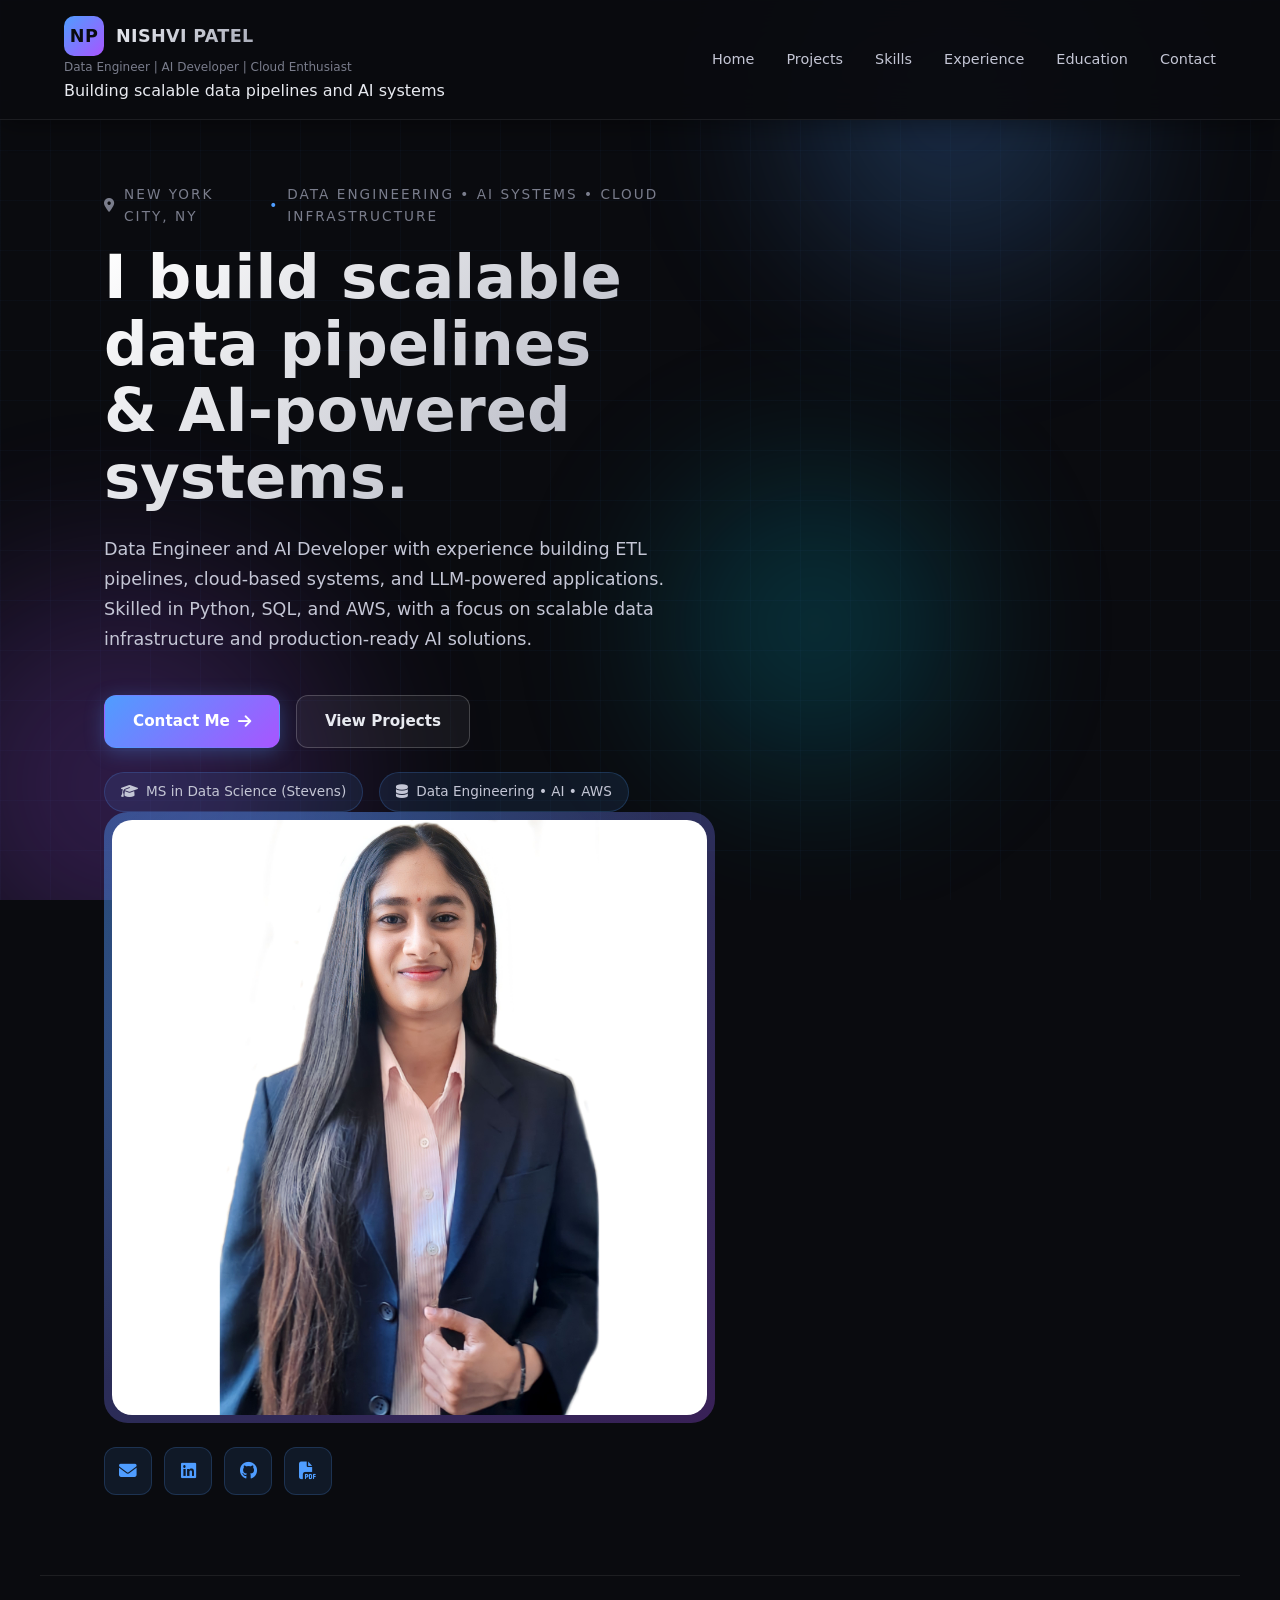
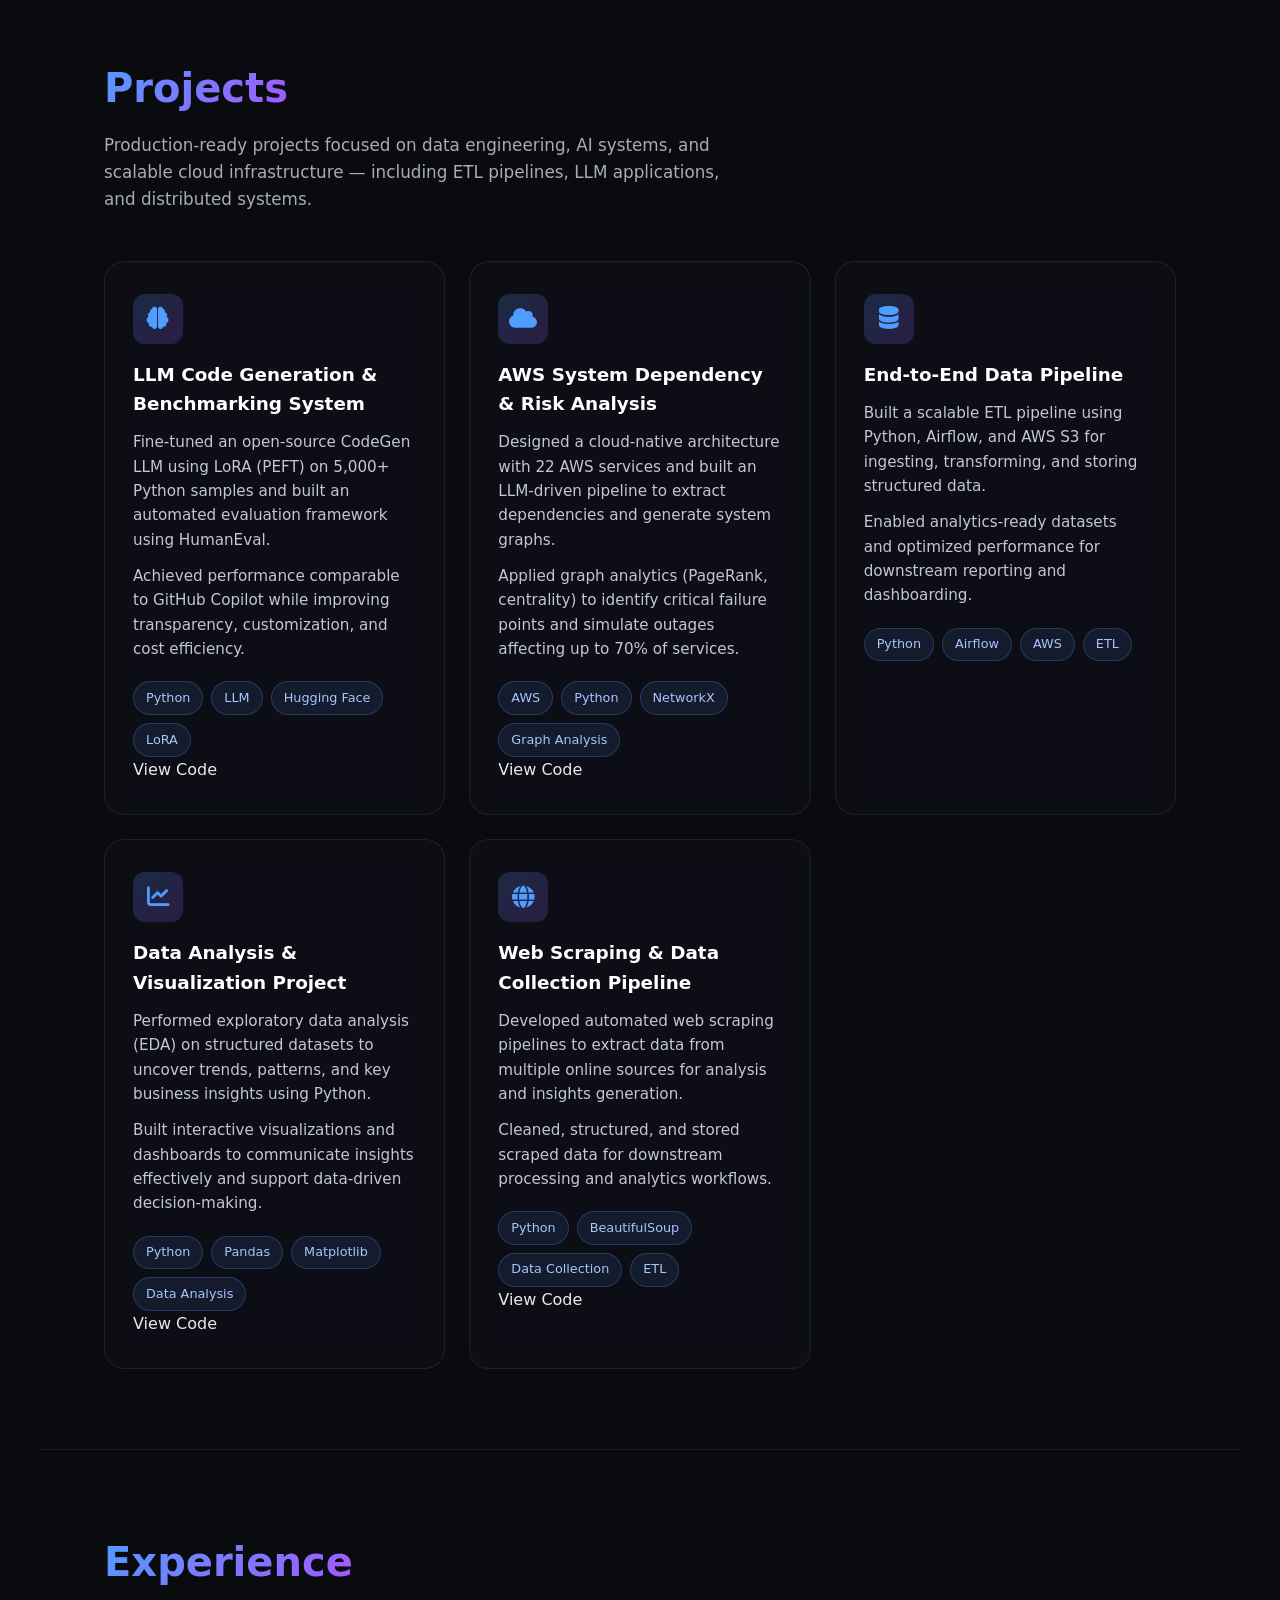
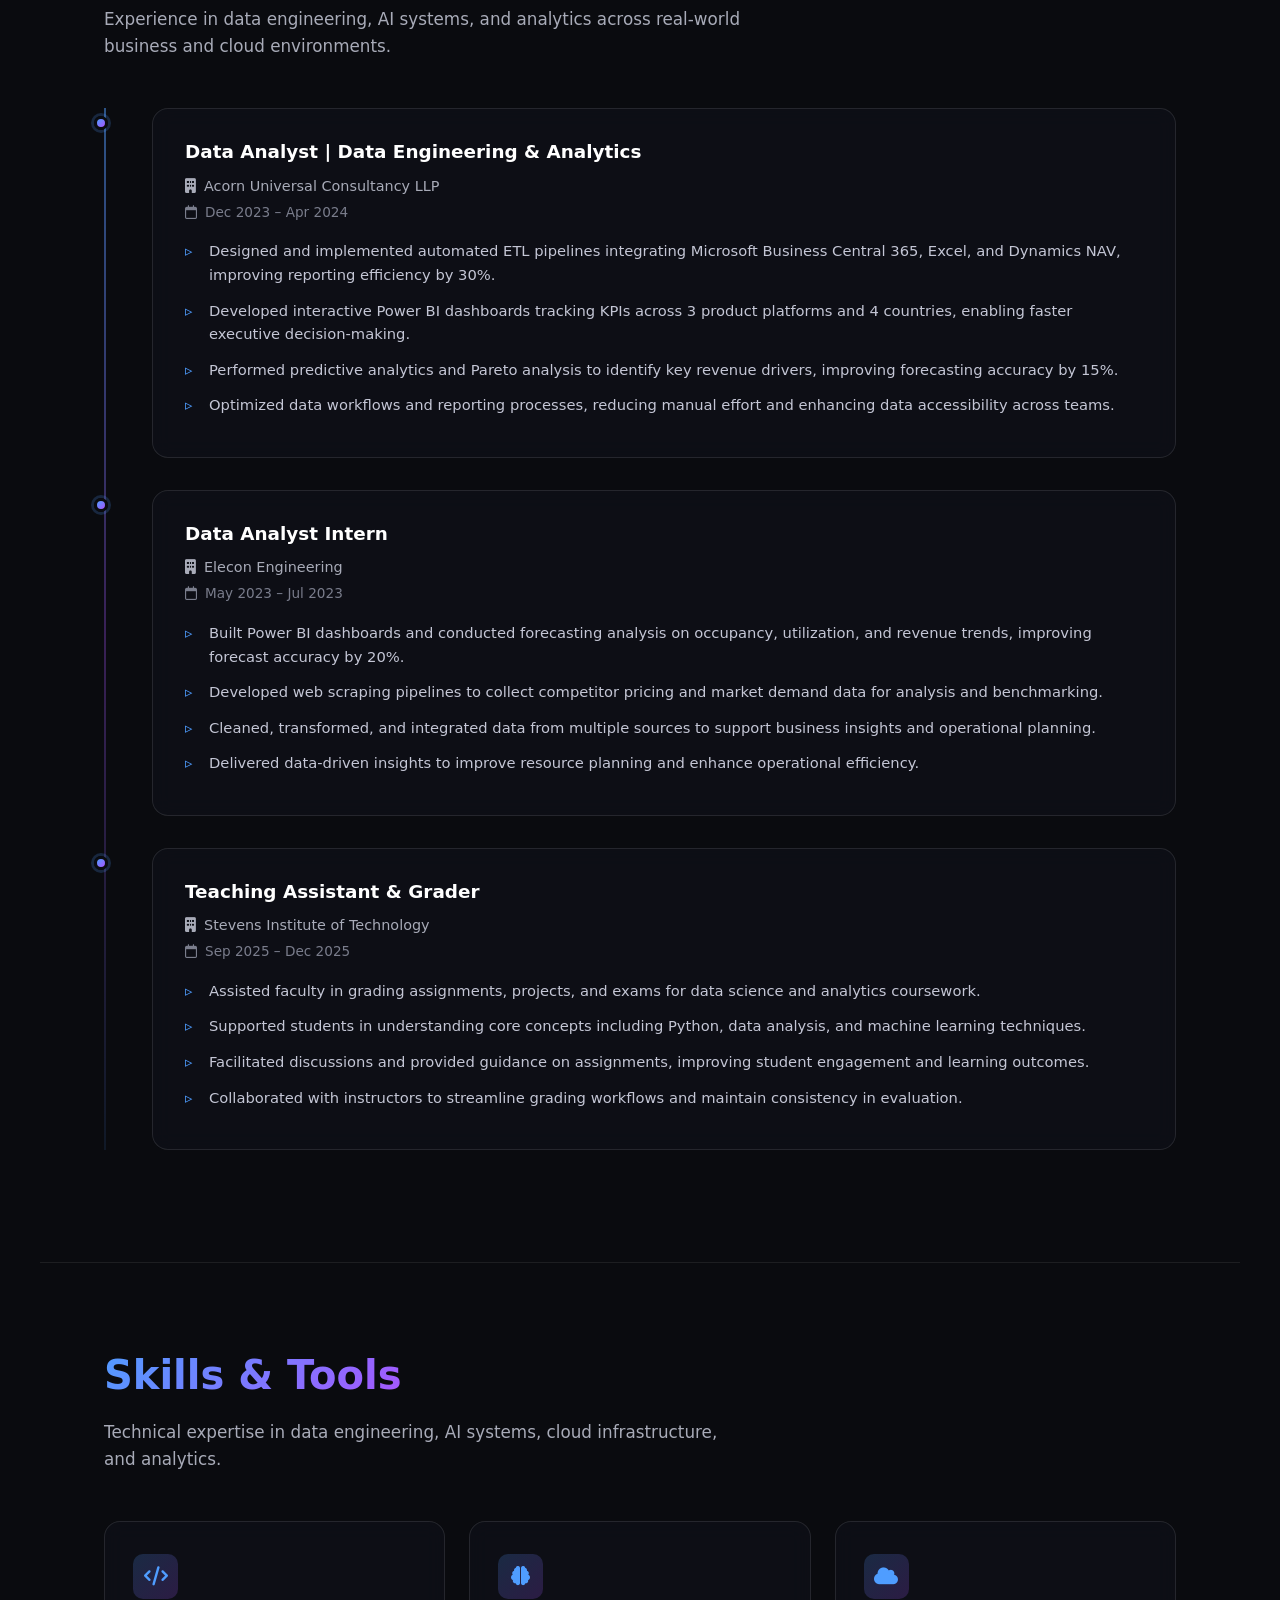
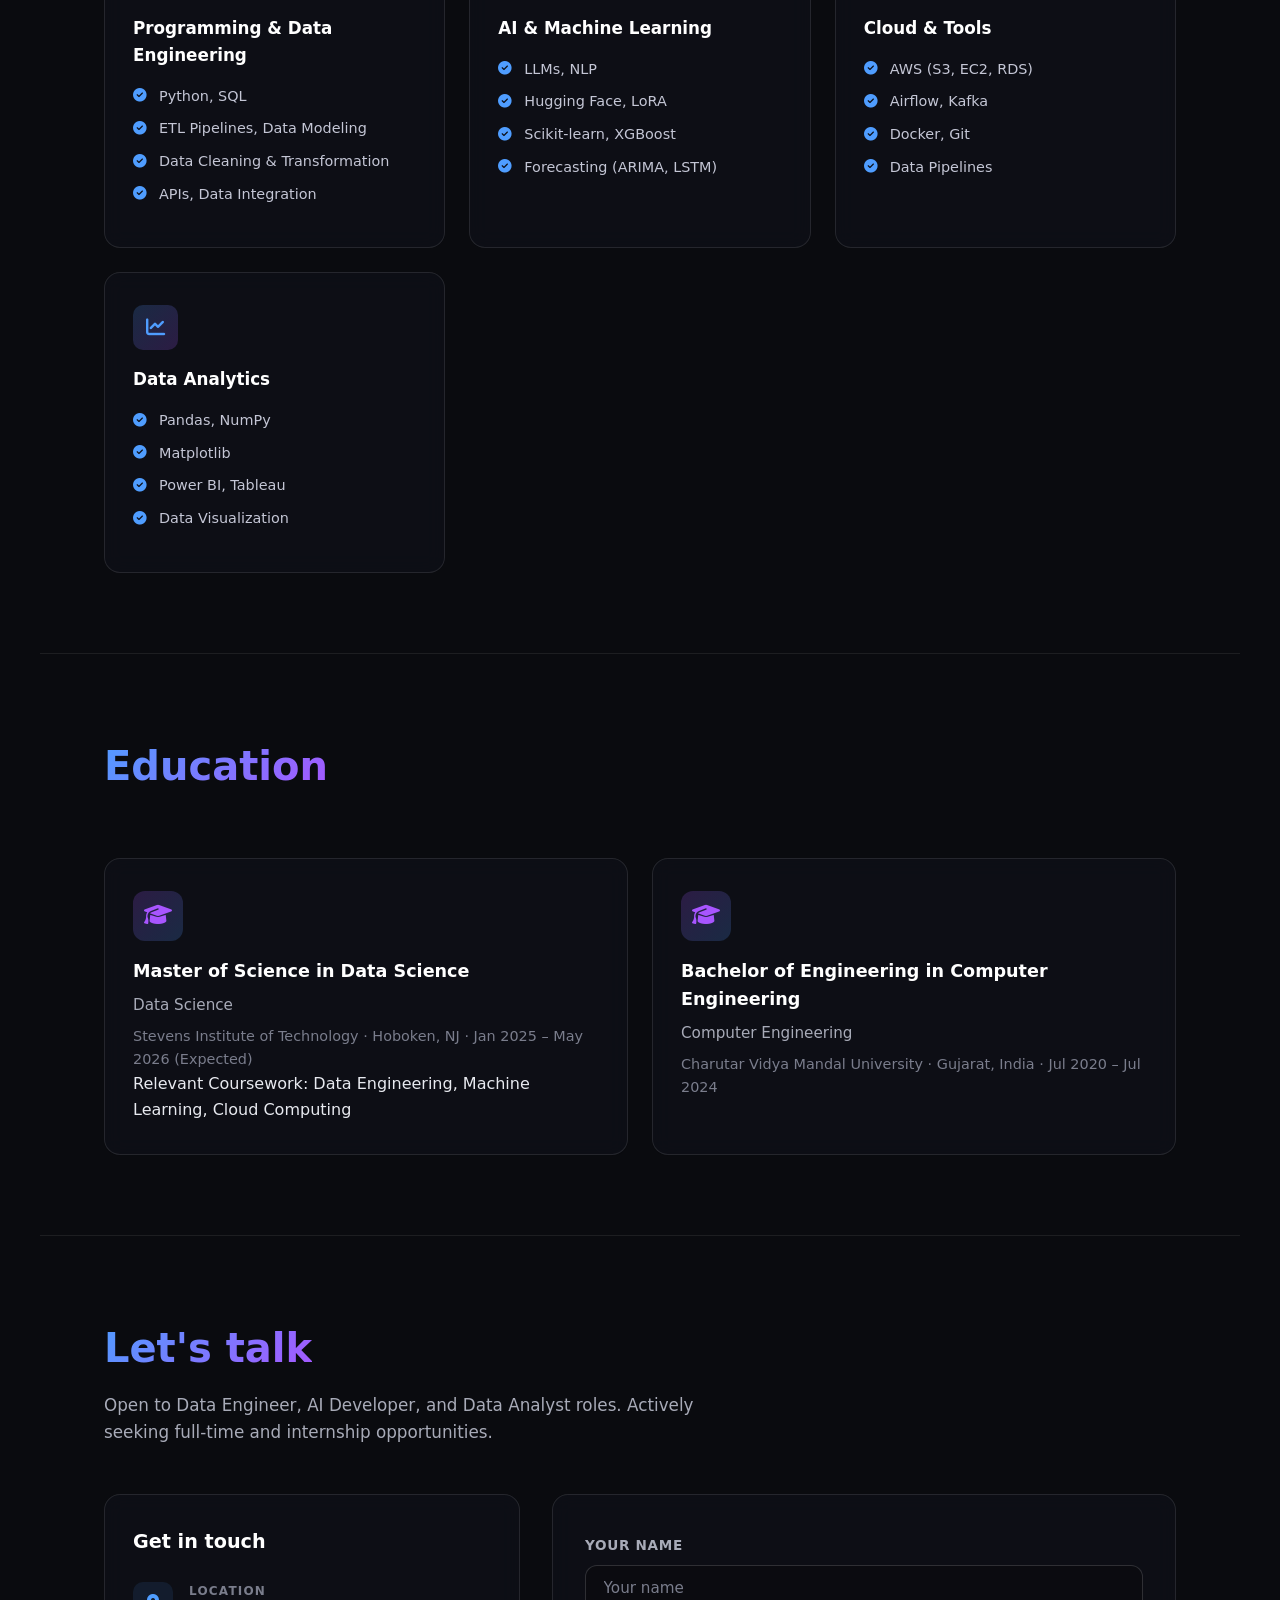
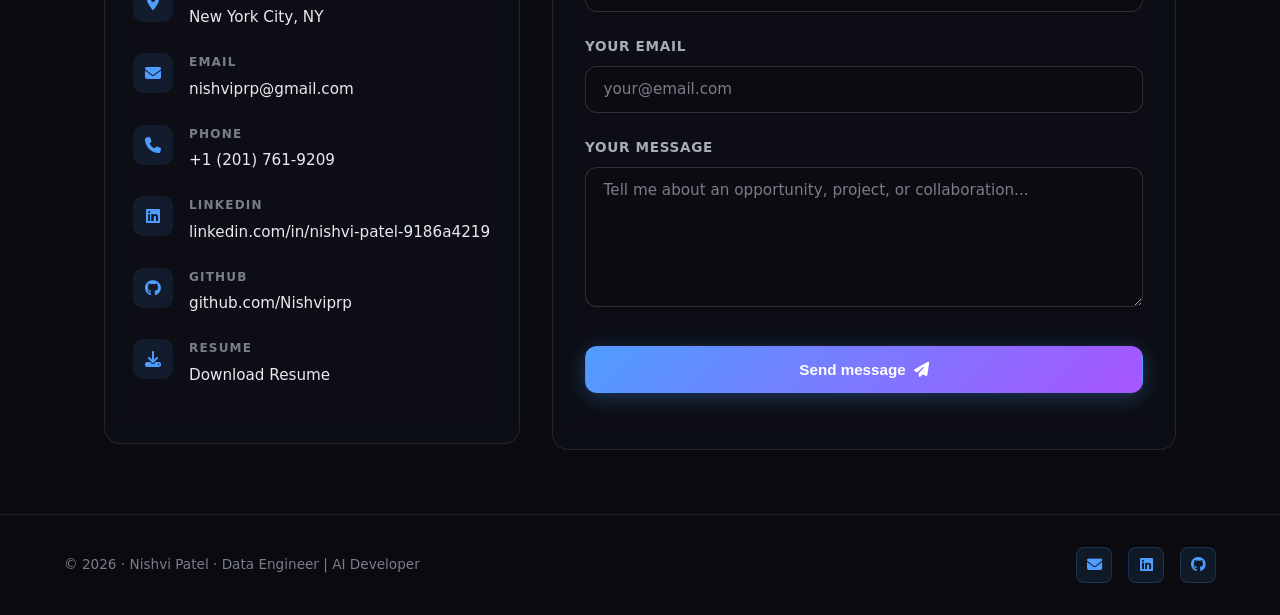
==== index.html @ 1187129f "Add files via upload" ====
<!DOCTYPE html>
<html lang="en">
<head>
  <meta charset="UTF-8" />
  <meta name="viewport" content="width=device-width, initial-scale=1.0" />
  <title>Nishvi Patel | Data Engineer | AI Developer</title>
  <meta name="description" content="Portfolio of Nishvi Patel, Data Engineer and AI Developer specializing in ETL pipelines, LLM applications, cloud systems, and data engineering.">
  <link rel="stylesheet" href="style.css" />
  <link rel="stylesheet" href="https://cdnjs.cloudflare.com/ajax/libs/font-awesome/6.5.1/css/all.min.css" />
</head>
<body>
  <!-- Animated background -->
  <div class="bg-animation">
    <div class="grid-overlay"></div>
    <div class="gradient-orb orb-1"></div>
    <div class="gradient-orb orb-2"></div>
    <div class="gradient-orb orb-3"></div>
  </div>

  <!-- Fixed Sidebar / Top Nav -->
  <header class="site-header">
    <div class="brand">
    <a href="#intro">
      <span class="logo-text">NP</span>
      <span class="brand-name">NISHVI PATEL</span>
    </a>
    <span class="tagline">Data Engineer | AI Developer | Cloud Enthusiast</span>
    <p class="mini-tagline">Building scalable data pipelines and AI systems</p>
  </div>

  <nav class="site-nav" id="site-nav">
    <a href="#intro" class="nav-link">Home</a>
    <a href="#projects" class="nav-link">Projects</a>
    <a href="#skills" class="nav-link">Skills</a>
    <a href="#experience" class="nav-link">Experience</a>
    <a href="#education" class="nav-link">Education</a>
    <a href="#contact" class="nav-link">Contact</a>
  </nav>

    <button class="nav-toggle" id="nav-toggle" aria-label="Toggle navigation">
      <span></span><span></span><span></span>
    </button>
  </header>

  <main>
    <!-- Intro / Hero -->
    <section id="intro" class="section intro">
      <div class="intro-inner">
        <div class="intro-text fade-in">
        <p class="eyebrow">
        <i class="fas fa-location-dot"></i> New York City, NY
        <span class="separator">•</span>
        Data Engineering • AI Systems • Cloud Infrastructure
        </p>

        <h1 class="gradient-text">
          I build scalable data pipelines<br />
          & AI-powered systems.
        </h1>

        <p class="lead">
        Data Engineer and AI Developer with experience building ETL pipelines, cloud-based systems, and LLM-powered applications. Skilled in Python, SQL, and AWS, with a focus on scalable data infrastructure and production-ready AI solutions.
        </p>

        <div class="intro-actions">
          <a href="#contact" class="btn primary">
            <span>Contact Me</span>
            <i class="fas fa-arrow-right"></i>
          </a>
          <a href="#projects" class="btn ghost">
            <span>View Projects</span>
          </a>
        </div>

        <div class="meta-line">
          <span class="meta-badge">
            <i class="fas fa-graduation-cap"></i> MS in Data Science (Stevens)
          </span>
          <span class="meta-badge">
            <i class="fas fa-database"></i> Data Engineering • AI • AWS
          </span>
        </div>

        <div class="intro-aside fade-in-delay">
        <div class="avatar-frame">
          <div class="avatar-glow"></div>
          <img src="nishvi.jpg" alt="Portrait of Nishvi Patel" />
        </div>

        <div class="intro-links">
          <a href="mailto:nishviprp@gmail.com" class="social-link" data-tooltip="Email">
            <i class="fas fa-envelope"></i>
          </a>

          <a href="https://www.linkedin.com/in/nishvi-patel-9186a4219" target="_blank" rel="noopener" class="social-link" data-tooltip="LinkedIn">
            <i class="fab fa-linkedin"></i>
          </a>

          <a href="https://github.com/Nishviprp" target="_blank" rel="noopener" class="social-link" data-tooltip="GitHub">
            <i class="fab fa-github"></i>
          </a>

          <a href="Nishvi Patel Resume.pdf" download="Nishvi Patel Resume.pdf" class="social-link" data-tooltip="Download Resume">
            <i class="fas fa-file-pdf"></i>
          </a>
        </div>
      </div>
      </div>
    </section>

    <!-- Projects -->
    <section id="projects" class="section narrative">
      <div class="section-header">
        <h2 class="section-title">Projects</h2>
        <p>
        Production-ready projects focused on data engineering, AI systems, and scalable cloud infrastructure — including ETL pipelines, LLM applications, and distributed systems.
        </p>
      </div>
      <div class="narrative-grid">
        <article class="narrative-block card-hover">
        <div class="card-icon">
          <i class="fas fa-brain"></i>
        </div>

        <h3>LLM Code Generation & Benchmarking System</h3>

        <p>
          Fine-tuned an open-source CodeGen LLM using LoRA (PEFT) on 5,000+ Python samples and built an automated evaluation framework using HumanEval.
        </p>

        <p>
          Achieved performance comparable to GitHub Copilot while improving transparency, customization, and cost efficiency.
        </p>

        <div class="pill-row">
          <span class="pill">Python</span>
          <span class="pill">LLM</span>
          <span class="pill">Hugging Face</span>
          <span class="pill">LoRA</span>
        </div>

        <a href="https://github.com/Nishviprp/CodeGen-LLM-Benchmarking-" target="_blank">View Code</a>
        </article>

        <article class="narrative-block card-hover">
          <div class="card-icon">
            <i class="fas fa-cloud"></i>
          </div>

          <h3>AWS System Dependency & Risk Analysis</h3>

          <p>
            Designed a cloud-native architecture with 22 AWS services and built an LLM-driven pipeline to extract dependencies and generate system graphs.
          </p>

          <p>
            Applied graph analytics (PageRank, centrality) to identify critical failure points and simulate outages affecting up to 70% of services.
          </p>

          <div class="pill-row">
            <span class="pill">AWS</span>
            <span class="pill">Python</span>
            <span class="pill">NetworkX</span>
            <span class="pill">Graph Analysis</span>
          </div>

          <a href="https://github.com/Nishviprp/-AWS-Based-LMS-Risk-Dependency-Analysis" target="_blank">View Code</a>
        </article>

        <article class="narrative-block card-hover">
          <div class="card-icon">
            <i class="fas fa-database"></i>
          </div>

          <h3>End-to-End Data Pipeline</h3>

          <p>
            Built a scalable ETL pipeline using Python, Airflow, and AWS S3 for ingesting, transforming, and storing structured data.
          </p>

          <p>
            Enabled analytics-ready datasets and optimized performance for downstream reporting and dashboarding.
          </p>

          <div class="pill-row">
            <span class="pill">Python</span>
            <span class="pill">Airflow</span>
            <span class="pill">AWS</span>
            <span class="pill">ETL</span>
          </div>
        </article>

        <article class="narrative-block card-hover">
          <div class="card-icon">
            <i class="fas fa-chart-line"></i>
          </div>

          <h3>Data Analysis & Visualization Project</h3>

          <p>
            Performed exploratory data analysis (EDA) on structured datasets to uncover trends, patterns, and key business insights using Python.
          </p>

          <p>
            Built interactive visualizations and dashboards to communicate insights effectively and support data-driven decision-making.
          </p>

          <div class="pill-row">
            <span class="pill">Python</span>
            <span class="pill">Pandas</span>
            <span class="pill">Matplotlib</span>
            <span class="pill">Data Analysis</span>
          </div>

          <a href="https://github.com/Nishviprp/Data-analysis" target="_blank">View Code</a>
        </article>

        <article class="narrative-block card-hover">
          <div class="card-icon">
            <i class="fas fa-globe"></i>
          </div>

          <h3>Web Scraping & Data Collection Pipeline</h3>

          <p>
            Developed automated web scraping pipelines to extract data from multiple online sources for analysis and insights generation.
          </p>

          <p>
            Cleaned, structured, and stored scraped data for downstream processing and analytics workflows.
          </p>

          <div class="pill-row">
            <span class="pill">Python</span>
            <span class="pill">BeautifulSoup</span>
            <span class="pill">Data Collection</span>
            <span class="pill">ETL</span>
          </div>

          <a href="https://github.com/Nishviprp/Web-scraping" target="_blank">View Code</a>
        </article>

      </div>
    </section>

    <!-- Experience timeline -->
    <section id="experience" class="section experience">
      <div class="section-header">
        <h2 class="section-title">Experience</h2>
        <p>Experience in data engineering, AI systems, and analytics across real-world business and cloud environments.</p>
      </div>

      <div class="timeline">
        <article class="timeline-item">
          <div class="timeline-marker"></div>
          <div class="timeline-content glass-card">
            <header>
              <h3>Data Analyst | Data Engineering & Analytics</h3>
              <span class="company">
                <i class="fas fa-building"></i> Acorn Universal Consultancy LLP
              </span>
              <span class="date">
                <i class="far fa-calendar"></i> Dec 2023 – Apr 2024
              </span>
            </header>

            <ul>
              <li>
                Designed and implemented automated ETL pipelines integrating Microsoft Business Central 365, Excel, and Dynamics NAV, improving reporting efficiency by 30%.
              </li>

              <li>
                Developed interactive Power BI dashboards tracking KPIs across 3 product platforms and 4 countries, enabling faster executive decision-making.
              </li>

              <li>
                Performed predictive analytics and Pareto analysis to identify key revenue drivers, improving forecasting accuracy by 15%.
              </li>

              <li>
                Optimized data workflows and reporting processes, reducing manual effort and enhancing data accessibility across teams.
              </li>
            </ul>
          </div>
        </article>

        <article class="timeline-item">
          <div class="timeline-marker"></div>
          <div class="timeline-content glass-card">
            <header>
              <h3>Data Analyst Intern</h3>
              <span class="company">
                <i class="fas fa-building"></i> Elecon Engineering
              </span>
              <span class="date">
                <i class="far fa-calendar"></i> May 2023 – Jul 2023
              </span>
            </header>

            <ul>
              <li>
                Built Power BI dashboards and conducted forecasting analysis on occupancy, utilization, and revenue trends, improving forecast accuracy by 20%.
              </li>

              <li>
                Developed web scraping pipelines to collect competitor pricing and market demand data for analysis and benchmarking.
              </li>

              <li>
                Cleaned, transformed, and integrated data from multiple sources to support business insights and operational planning.
              </li>

              <li>
                Delivered data-driven insights to improve resource planning and enhance operational efficiency.
              </li>
            </ul>
          </div>
        </article>

        <article class="timeline-item">
          <div class="timeline-marker"></div>
          <div class="timeline-content glass-card">
            <header>
              <h3>Teaching Assistant & Grader</h3>
              <span class="company">
                <i class="fas fa-building"></i> Stevens Institute of Technology
              </span>
              <span class="date">
                <i class="far fa-calendar"></i> Sep 2025 – Dec 2025
              </span>
            </header>

            <ul>
              <li>
                Assisted faculty in grading assignments, projects, and exams for data science and analytics coursework.
              </li>

              <li>
                Supported students in understanding core concepts including Python, data analysis, and machine learning techniques.
              </li>

              <li>
                Facilitated discussions and provided guidance on assignments, improving student engagement and learning outcomes.
              </li>

              <li>
                Collaborated with instructors to streamline grading workflows and maintain consistency in evaluation.
              </li>
            </ul>
          </div>
        </article>
      </div>
    </section>

    <!-- Skills -->
    <section id="skills" class="section narrative">
      <div class="section-header">
        <h2 class="section-title">Skills & Tools</h2>
        <p>
          Technical expertise in data engineering, AI systems, cloud infrastructure, and analytics.
        </p>
      </div>

      <div class="skills-columns">

      <!-- Box 1 -->
      <div class="skills-column glass-card">
        <div class="skill-icon"><i class="fas fa-code"></i></div>
        <h3>Programming & Data Engineering</h3>
        <ul>
          <li><i class="fas fa-check-circle"></i> Python, SQL</li>
          <li><i class="fas fa-check-circle"></i> ETL Pipelines, Data Modeling</li>
          <li><i class="fas fa-check-circle"></i> Data Cleaning & Transformation</li>
          <li><i class="fas fa-check-circle"></i> APIs, Data Integration</li>
        </ul>
      </div>

      <!-- Box 2 -->
      <div class="skills-column glass-card">
        <div class="skill-icon"><i class="fas fa-brain"></i></div>
        <h3>AI & Machine Learning</h3>
        <ul>
          <li><i class="fas fa-check-circle"></i> LLMs, NLP</li>
          <li><i class="fas fa-check-circle"></i> Hugging Face, LoRA</li>
          <li><i class="fas fa-check-circle"></i> Scikit-learn, XGBoost</li>
          <li><i class="fas fa-check-circle"></i> Forecasting (ARIMA, LSTM)</li>
        </ul>
      </div>

      <!-- Box 3 -->
      <div class="skills-column glass-card">
        <div class="skill-icon"><i class="fas fa-cloud"></i></div>
        <h3>Cloud & Tools</h3>
        <ul>
          <li><i class="fas fa-check-circle"></i> AWS (S3, EC2, RDS)</li>
          <li><i class="fas fa-check-circle"></i> Airflow, Kafka</li>
          <li><i class="fas fa-check-circle"></i> Docker, Git</li>
          <li><i class="fas fa-check-circle"></i> Data Pipelines</li>
        </ul>
      </div>

      <!-- Box 4 -->
      <div class="skills-column glass-card">
        <div class="skill-icon"><i class="fas fa-chart-line"></i></div>
        <h3>Data Analytics</h3>
        <ul>
          <li><i class="fas fa-check-circle"></i> Pandas, NumPy</li>
          <li><i class="fas fa-check-circle"></i> Matplotlib</li>
          <li><i class="fas fa-check-circle"></i> Power BI, Tableau</li>
          <li><i class="fas fa-check-circle"></i> Data Visualization</li>
        </ul>
      </div>

    </div>

      </div>
    </section>

    <!-- Education -->
    <section id="education" class="section education">
      <div class="section-header">
        <h2 class="section-title">Education</h2>
      </div>
      <div class="edu-grid">
        <div class="edu-block glass-card">
          <div class="edu-icon"><i class="fas fa-graduation-cap"></i></div>

          <h3>Master of Science in Data Science</h3>
          <p class="degree">Data Science</p>
          <p class="school">
            Stevens Institute of Technology · Hoboken, NJ · Jan 2025 – May 2026 (Expected)
          </p>
          <p class="extra">Relevant Coursework: Data Engineering, Machine Learning, Cloud Computing</p>
        </div>
        
        <div class="edu-block glass-card">
          <div class="edu-icon"><i class="fas fa-graduation-cap"></i></div>

          <h3>Bachelor of Engineering in Computer Engineering</h3>
          <p class="degree">Computer Engineering</p>
          <p class="school">
            Charutar Vidya Mandal University · Gujarat, India · Jul 2020 – Jul 2024
          </p>
        </div>
    </section>

    <!-- Contact -->
    <section id="contact" class="section contact">
      <div class="section-header">
        <h2 class="section-title">Let's talk</h2>
        <p>      Open to Data Engineer, AI Developer, and Data Analyst roles. Actively seeking full-time and internship opportunities.</p>
      </div>
      
      <div class="contact-layout">
        <div class="contact-details glass-card">
          <h3>Get in touch</h3>
          
          <div class="contact-item">
            <i class="fas fa-location-dot"></i>
            <div>
              <span class="contact-label">Location</span>
              <span class="contact-value">New York City, NY</span>
            </div>
          </div>
          
          <div class="contact-item">
            <i class="fas fa-envelope"></i>
            <div>
              <span class="contact-label">Email</span>
               <a href="mailto:nishviprp@gmail.com" class="contact-value">nishviprp@gmail.com</a>
            </div>
          </div>
          
          <div class="contact-item">
            <i class="fas fa-phone"></i>
            <div>
              <span class="contact-label">Phone</span>
              <span class="contact-value">+1 (201) 761‑9209</span>
            </div>
          </div>
          
          <div class="contact-item">
            <i class="fab fa-linkedin"></i>
            <div>
              <span class="contact-label">LinkedIn</span>
              <a href="https://www.linkedin.com/in/nishvi-patel-9186a4219" target="_blank" rel="noopener" class="contact-value">
                linkedin.com/in/nishvi-patel-9186a4219
              </a>
            </div>
          </div>
          
          <div class="contact-item">
            <i class="fab fa-github"></i>
            <div>
              <span class="contact-label">GitHub</span>
              <a href="https://github.com/Nishviprp" target="_blank" rel="noopener" class="contact-value">
                github.com/Nishviprp
              </a>
            </div>
          </div>
          
          <div class="contact-item">
            <i class="fas fa-download"></i>
            <div>
              <span class="contact-label">Resume</span>
              <a href="Nishvi Patel Resume.pdf" download="Nishvi Patel Resume.pdf" target="_blank" rel="noopener" class="contact-value">
                Download Resume
              </a>
            </div>
          </div>
        </div>
        
        <form
          action="https://formspree.io/f/xlgwqvwg"
          method="POST"
          class="contact-form glass-card"
          id="contact-form"
        >
          <input type="text" name="_gotcha" style="display:none" autocomplete="off" />
          <input type="hidden" name="_subject" value="Contact from Nishvi Patel Portfolio" />
          <input type="hidden" name="_next" value="thank-you.html" />

          <div class="form-group">
            <label for="name">Your name</label>
            <input type="text" id="name" name="name" placeholder="Your name" required />
          </div>
          
          <div class="form-group">
            <label for="email">Your email</label>
            <input type="email" id="email" name="_replyto" placeholder="your@email.com" required />
          </div>
          
          <div class="form-group">
            <label for="message">Your message</label>
            <textarea id="message" name="message" rows="5" placeholder="Tell me about an opportunity, project, or collaboration..." required></textarea>
          </div>
          
          <button type="submit" class="btn primary">
            <span>Send message</span>
            <i class="fas fa-paper-plane"></i>
          </button>
          <p class="form-status" id="form-status"></p>
        </form>
      </div>
    </section>
  </main>

  <footer class="site-footer">
    <div class="footer-content">
      <p>© <span id="year"></span> · Nishvi Patel · Data Engineer | AI Developer</p>

      <div class="footer-links">
        <a href="mailto:nishviprp@gmail.com">
          <i class="fas fa-envelope"></i>
        </a>

        <a href="https://www.linkedin.com/in/nishvi-patel-9186a4219" target="_blank" rel="noopener">
          <i class="fab fa-linkedin"></i>
        </a>

        <a href="https://github.com/Nishviprp" target="_blank" rel="noopener">
          <i class="fab fa-github"></i>
        </a>
      </div>
    </div>
  </footer>

  <script src="script.js"></script>
</body>
</html>
---- style.css ----
/* Modern Portfolio Theme - Enhanced Design */

/* Base reset */
*,
*::before,
*::after {
  box-sizing: border-box;
  margin: 0;
  padding: 0;
}

html {
  scroll-behavior: smooth;
}

html, body {
  height: 100%;
}

body {
  font-family: 'Inter', system-ui, -apple-system, BlinkMacSystemFont, "Segoe UI", sans-serif;
  background: #0a0b0f;
  color: #e8eaf0;
  line-height: 1.6;
  -webkit-font-smoothing: antialiased;
  overflow-x: hidden;
  position: relative;
}

a {
  color: inherit;
  text-decoration: none;
  transition: all 0.3s ease;
}

img {
  max-width: 100%;
  display: block;
}

/* Animated Background */
.bg-animation {
  position: fixed;
  inset: 0;
  z-index: 0;
  overflow: hidden;
  pointer-events: none;
}

.grid-overlay {
  position: absolute;
  inset: 0;
  background-image:
    linear-gradient(rgba(79, 157, 255, 0.03) 1px, transparent 1px),
    linear-gradient(90deg, rgba(79, 157, 255, 0.03) 1px, transparent 1px);
  background-size: 50px 50px;
  animation: gridMove 20s linear infinite;
}

@keyframes gridMove {
  0% { transform: translate(0, 0); }
  100% { transform: translate(50px, 50px); }
}

.gradient-orb {
  position: absolute;
  border-radius: 50%;
  filter: blur(80px);
  opacity: 0.3;
  animation: float 20s ease-in-out infinite;
}

.orb-1 {
  width: 400px;
  height: 400px;
  background: radial-gradient(circle, #4f9dff, transparent);
  top: -10%;
  right: 10%;
  animation-delay: 0s;
}

.orb-2 {
  width: 500px;
  height: 500px;
  background: radial-gradient(circle, #a855ff, transparent);
  bottom: -15%;
  left: -10%;
  animation-delay: 7s;
}

.orb-3 {
  width: 350px;
  height: 350px;
  background: radial-gradient(circle, #06b6d4, transparent);
  top: 50%;
  left: 50%;
  animation-delay: 14s;
}

@keyframes float {
  0%, 100% { transform: translate(0, 0) scale(1); }
  33% { transform: translate(30px, -30px) scale(1.1); }
  66% { transform: translate(-20px, 20px) scale(0.9); }
}

/* Glass card effect */
.glass-card {
  background: rgba(15, 17, 25, 0.7);
  backdrop-filter: blur(10px);
  border: 1px solid rgba(255, 255, 255, 0.1);
  border-radius: 16px;
  transition: all 0.3s ease;
}

.glass-card:hover {
  border-color: rgba(79, 157, 255, 0.3);
  box-shadow: 0 8px 32px rgba(79, 157, 255, 0.1);
}

/* Layout helpers */
.section {
  padding: 5rem min(8vw, 4rem);
  max-width: 1200px;
  margin: 0 auto;
  position: relative;
  z-index: 1;
}

.section-header {
  margin-bottom: 3rem;
}

.section-title {
  font-size: clamp(1.8rem, 2.5vw + 1rem, 2.5rem);
  margin-bottom: 0.75rem;
  background: linear-gradient(135deg, #4f9dff, #a855ff);
  -webkit-background-clip: text;
  -webkit-text-fill-color: transparent;
  background-clip: text;
  display: inline-block;
}

.section-header p {
  color: #a8abb8;
  max-width: 640px;
  font-size: 1.05rem;
}

/* Header / Nav */
.site-header {
  position: sticky;
  top: 0;
  z-index: 100;
  display: flex;
  align-items: center;
  justify-content: space-between;
  padding: 1rem min(8vw, 4rem);
  background: rgba(10, 11, 15, 0.95);
  backdrop-filter: blur(20px);
  border-bottom: 1px solid rgba(255, 255, 255, 0.08);
  box-shadow: 0 4px 24px rgba(0, 0, 0, 0.4);
}

.brand a {
  display: flex;
  align-items: center;
  gap: 0.75rem;
  font-weight: 700;
  letter-spacing: 0.02em;
}

.logo-text {
  width: 40px;
  height: 40px;
  display: flex;
  align-items: center;
  justify-content: center;
  background: linear-gradient(135deg, #4f9dff, #a855ff);
  border-radius: 10px;
  font-size: 1.1rem;
  font-weight: 800;
  color: #0a0b0f;
}

.brand-name {
  font-size: 1.1rem;
  background: linear-gradient(135deg, #e8eaf0, #a8abb8);
  -webkit-background-clip: text;
  -webkit-text-fill-color: transparent;
  background-clip: text;
}

.brand .tagline {
  display: block;
  font-size: 0.75rem;
  color: #7a7d8c;
  margin-top: 0.15rem;
  font-weight: 400;
}

.site-nav {
  display: flex;
  gap: 2rem;
  font-size: 0.9rem;
}

.nav-link {
  position: relative;
  padding: 0.5rem 0;
  color: #c4c6d5;
  font-weight: 500;
  transition: color 0.3s ease;
}

.nav-link::after {
  content: "";
  position: absolute;
  left: 0;
  bottom: 0;
  height: 2px;
  width: 0;
  background: linear-gradient(90deg, #4f9dff, #a855ff);
  transition: width 0.3s ease-out;
}

.nav-link:hover {
  color: #ffffff;
}

.nav-link:hover::after {
  width: 100%;
}

.nav-link.active {
  color: #ffffff;
}

.nav-link.active::after {
  width: 100%;
  background: linear-gradient(90deg, #4f9dff, #a855ff);
}

/* Mobile nav button */
.nav-toggle {
  display: none;
  background: none;
  border: none;
  cursor: pointer;
  padding: 0.5rem;
}

.nav-toggle span {
  display: block;
  width: 24px;
  height: 2px;
  margin: 5px 0;
  background: #e8eaf0;
  transition: all 0.3s ease;
  border-radius: 2px;
}

/* Animations */
@keyframes fadeIn {
  from {
    opacity: 0;
    transform: translateY(30px);
  }
  to {
    opacity: 1;
    transform: translateY(0);
  }
}

.fade-in {
  animation: fadeIn 1s ease-out forwards;
}

.fade-in-delay {
  opacity: 0;
  animation: fadeIn 1s ease-out 0.3s forwards;
}

/* Intro / Hero */
.intro {
  padding-top: 4rem;
  min-height: calc(100vh - 80px);
  display: flex;
  align-items: center;
}

.intro-inner {
  display: grid;
  grid-template-columns: minmax(0, 2fr) minmax(0, 1.3fr);
  gap: 4rem;
  align-items: center;
}

.eyebrow {
  font-size: 0.85rem;
  text-transform: uppercase;
  letter-spacing: 0.15em;
  color: #7a7d8c;
  margin-bottom: 1rem;
  display: flex;
  align-items: center;
  gap: 0.5rem;
}

.separator {
  color: #4f9dff;
}

.intro-text h1 {
  font-size: clamp(2.5rem, 4vw + 1rem, 3.8rem);
  line-height: 1.1;
  margin-bottom: 1.5rem;
  font-weight: 800;
}

.gradient-text {
  background: linear-gradient(135deg, #ffffff, #a8abb8);
  -webkit-background-clip: text;
  -webkit-text-fill-color: transparent;
  background-clip: text;
}

.lead {
  font-size: 1.1rem;
  color: #c4c6d5;
  max-width: 42rem;
  line-height: 1.7;
}

.intro-actions {
  display: flex;
  flex-wrap: wrap;
  gap: 1rem;
  margin: 2.5rem 0 1.5rem;
}

.btn {
  border-radius: 12px;
  padding: 0.85rem 1.75rem;
  font-size: 0.95rem;
  font-weight: 600;
  border: 1px solid transparent;
  display: inline-flex;
  align-items: center;
  justify-content: center;
  gap: 0.5rem;
  cursor: pointer;
  white-space: nowrap;
  transition: all 0.3s ease;
}

.btn.primary {
  background: linear-gradient(135deg, #4f9dff, #a855ff);
  color: #ffffff;
  box-shadow: 0 4px 20px rgba(79, 157, 255, 0.3);
}

.btn.primary:hover {
  transform: translateY(-2px);
  box-shadow: 0 8px 30px rgba(79, 157, 255, 0.4);
}

.btn.ghost {
  background: rgba(255, 255, 255, 0.05);
  color: #e8eaf0;
  border-color: rgba(255, 255, 255, 0.2);
}

.btn.ghost:hover {
  background: rgba(255, 255, 255, 0.1);
  border-color: rgba(79, 157, 255, 0.5);
}

.meta-line {
  display: flex;
  flex-wrap: wrap;
  gap: 1rem;
}

.meta-badge {
  display: inline-flex;
  align-items: center;
  gap: 0.5rem;
  padding: 0.5rem 1rem;
  background: rgba(79, 157, 255, 0.1);
  border: 1px solid rgba(79, 157, 255, 0.2);
  border-radius: 999px;
  font-size: 0.85rem;
  color: #c4c6d5;
}

/* Intro aside */
.intro-aside {
  display: flex;
  flex-direction: column;
  gap: 1.5rem;
}

.avatar-frame {
  position: relative;
  border-radius: 24px;
  padding: 0.5rem;
  background: linear-gradient(135deg, rgba(79, 157, 255, 0.3), rgba(168, 85, 255, 0.3));
  overflow: hidden;
}

.avatar-glow {
  position: absolute;
  inset: 0;
  background: radial-gradient(circle at 30% 30%, rgba(79, 157, 255, 0.4), transparent 70%);
  animation: pulse 3s ease-in-out infinite;
}

@keyframes pulse {
  0%, 100% { opacity: 0.5; }
  50% { opacity: 1; }
}

.avatar-frame img {
  border-radius: 20px;
  position: relative;
  z-index: 1;
}

.quick-facts {
  padding: 1.5rem;
  display: flex;
  flex-direction: column;
  gap: 1rem;
}

.fact-item {
  display: flex;
  flex-direction: column;
  gap: 0.25rem;
}

.fact-label {
  font-size: 0.75rem;
  text-transform: uppercase;
  letter-spacing: 0.1em;
  color: #7a7d8c;
  font-weight: 600;
}

.fact-value {
  font-size: 0.95rem;
  color: #e8eaf0;
  font-weight: 500;
}

.fact-company {
  font-size: 0.85rem;
  color: #a8abb8;
}

.intro-links {
  display: flex;
  gap: 0.75rem;
}

.social-link {
  width: 48px;
  height: 48px;
  border-radius: 12px;
  background: rgba(79, 157, 255, 0.1);
  border: 1px solid rgba(79, 157, 255, 0.2);
  display: inline-flex;
  align-items: center;
  justify-content: center;
  color: #4f9dff;
  font-size: 1.1rem;
  position: relative;
}

.social-link:hover {
  background: rgba(79, 157, 255, 0.2);
  border-color: rgba(79, 157, 255, 0.4);
  transform: translateY(-2px);
}

.social-link[data-tooltip]::after {
  content: attr(data-tooltip);
  position: absolute;
  bottom: -35px;
  left: 50%;
  transform: translateX(-50%);
  padding: 0.4rem 0.8rem;
  background: rgba(10, 11, 15, 0.95);
  border: 1px solid rgba(255, 255, 255, 0.1);
  border-radius: 6px;
  font-size: 0.75rem;
  white-space: nowrap;
  opacity: 0;
  pointer-events: none;
  transition: opacity 0.3s ease;
}

.social-link:hover[data-tooltip]::after {
  opacity: 1;
}

/* Narrative section */
.narrative {
  border-top: 1px solid rgba(255, 255, 255, 0.08);
}

.narrative-grid {
  display: grid;
  grid-template-columns: repeat(auto-fit, minmax(280px, 1fr));
  gap: 1.5rem;
}

.narrative-block {
  padding: 2rem 1.75rem;
  background: rgba(15, 17, 25, 0.6);
  backdrop-filter: blur(10px);
  border: 1px solid rgba(255, 255, 255, 0.08);
  border-radius: 20px;
  transition: all 0.4s ease;
  position: relative;
  overflow: hidden;
}

.narrative-block::before {
  content: "";
  position: absolute;
  top: 0;
  left: 0;
  right: 0;
  height: 3px;
  background: linear-gradient(90deg, #4f9dff, #a855ff);
  transform: scaleX(0);
  transition: transform 0.4s ease;
}

.card-hover:hover {
  transform: translateY(-5px);
  border-color: rgba(79, 157, 255, 0.3);
  box-shadow: 0 12px 40px rgba(79, 157, 255, 0.15);
}

.card-hover:hover::before {
  transform: scaleX(1);
}

.card-icon {
  width: 50px;
  height: 50px;
  border-radius: 12px;
  background: linear-gradient(135deg, rgba(79, 157, 255, 0.2), rgba(168, 85, 255, 0.2));
  display: flex;
  align-items: center;
  justify-content: center;
  font-size: 1.4rem;
  color: #4f9dff;
  margin-bottom: 1rem;
}

.narrative-block h3 {
  font-size: 1.15rem;
  margin-bottom: 0.75rem;
  color: #ffffff;
}

.narrative-block p {
  font-size: 0.95rem;
  color: #c4c6d5;
  line-height: 1.6;
}

.narrative-block p + p {
  margin-top: 0.75rem;
}

.pill-row {
  margin-top: 1.25rem;
  display: flex;
  flex-wrap: wrap;
  gap: 0.5rem;
}

.pill {
  display: inline-block;
  padding: 0.35rem 0.75rem;
  border-radius: 999px;
  background: rgba(79, 157, 255, 0.1);
  border: 1px solid rgba(79, 157, 255, 0.25);
  font-size: 0.8rem;
  color: #a8c5ff;
  font-weight: 500;
}

/* Timeline (experience) */
.experience {
  border-top: 1px solid rgba(255, 255, 255, 0.08);
}

.timeline {
  position: relative;
  padding-left: 3rem;
}

.timeline::before {
  content: "";
  position: absolute;
  left: 0;
  top: 0;
  bottom: 0;
  width: 2px;
  background: linear-gradient(180deg,
    rgba(79, 157, 255, 0.5) 0%,
    rgba(168, 85, 255, 0.3) 50%,
    rgba(79, 157, 255, 0.1) 100%
  );
}

.timeline-item {
  position: relative;
  margin-bottom: 2rem;
}

.timeline-marker {
  position: absolute;
  left: -3.65rem;
  top: 0.5rem;
  width: 14px;
  height: 14px;
  border-radius: 50%;
  background: linear-gradient(135deg, #4f9dff, #a855ff);
  border: 3px solid #0a0b0f;
  box-shadow: 0 0 0 3px rgba(79, 157, 255, 0.2);
  z-index: 2;
}

.timeline-content {
  padding: 1.75rem 2rem;
}

.timeline-item header {
  margin-bottom: 1rem;
}

.timeline-item h3 {
  font-size: 1.15rem;
  margin-bottom: 0.5rem;
  color: #ffffff;
}

.company {
  display: flex;
  align-items: center;
  gap: 0.5rem;
  font-size: 0.9rem;
  color: #a8abb8;
  margin-bottom: 0.25rem;
}

.date {
  display: flex;
  align-items: center;
  gap: 0.5rem;
  font-size: 0.85rem;
  color: #7a7d8c;
}

.timeline-item ul {
  margin-top: 1rem;
  padding-left: 0;
  list-style: none;
}

.timeline-item li {
  font-size: 0.92rem;
  color: #c4c6d5;
  margin-bottom: 0.75rem;
  padding-left: 1.5rem;
  position: relative;
}

.timeline-item li::before {
  content: "▹";
  position: absolute;
  left: 0;
  color: #4f9dff;
  font-weight: bold;
}

/* Skills */
.skills {
  border-top: 1px solid rgba(255, 255, 255, 0.08);
}

.skills-columns {
  display: grid;
  grid-template-columns: repeat(auto-fit, minmax(300px, 1fr));
  gap: 1.5rem;
}

.skills-column {
  padding: 2rem 1.75rem;
}

.skill-icon {
  width: 45px;
  height: 45px;
  border-radius: 10px;
  background: linear-gradient(135deg, rgba(79, 157, 255, 0.2), rgba(168, 85, 255, 0.2));
  display: flex;
  align-items: center;
  justify-content: center;
  font-size: 1.2rem;
  color: #4f9dff;
  margin-bottom: 1rem;
}

.skills-column h3 {
  font-size: 1.05rem;
  margin-bottom: 1rem;
  margin-top: 1.5rem;
  color: #ffffff;
}

.skills-column h3:first-of-type {
  margin-top: 0;
}

.skills-column ul {
  font-size: 0.9rem;
  color: #c4c6d5;
  padding-left: 0;
  list-style: none;
}

.skills-column li {
  margin-bottom: 0.6rem;
  display: flex;
  align-items: center;
  gap: 0.75rem;
}

.skills-column li i {
  color: #4f9dff;
  font-size: 0.85rem;
}

/* Education */
.education {
  border-top: 1px solid rgba(255, 255, 255, 0.08);
}

.edu-grid {
  display: grid;
  grid-template-columns: repeat(auto-fit, minmax(300px, 1fr));
  gap: 1.5rem;
}

.edu-block {
  padding: 2rem 1.75rem;
  transition: all 0.3s ease;
}

.edu-block:hover {
  transform: translateY(-3px);
}

.edu-icon {
  width: 50px;
  height: 50px;
  border-radius: 12px;
  background: linear-gradient(135deg, rgba(168, 85, 255, 0.2), rgba(79, 157, 255, 0.2));
  display: flex;
  align-items: center;
  justify-content: center;
  font-size: 1.4rem;
  color: #a855ff;
  margin-bottom: 1rem;
}

.edu-block h3 {
  font-size: 1.1rem;
  margin-bottom: 0.5rem;
  color: #ffffff;
}

.degree {
  font-size: 0.95rem;
  color: #a8abb8;
  margin-bottom: 0.5rem;
}

.school {
  font-size: 0.9rem;
  color: #7a7d8c;
}

/* Certifications */
.certification {
  border-top: 1px solid rgba(255, 255, 255, 0.08);
}

.cert-grid {
  display: grid;
  grid-template-columns: repeat(auto-fit, minmax(300px, 1fr));
  gap: 1.5rem;
}

.cert-card {
  padding: 2rem 1.75rem;
  transition: all 0.3s ease;
  text-align: center;
}

.cert-card:hover {
  transform: translateY(-3px);
}

.cert-badge {
  width: 60px;
  height: 60px;
  border-radius: 50%;
  background: linear-gradient(135deg, #4f9dff, #a855ff);
  display: flex;
  align-items: center;
  justify-content: center;
  font-size: 1.6rem;
  color: #ffffff;
  margin: 0 auto 1.25rem;
  box-shadow: 0 8px 24px rgba(79, 157, 255, 0.3);
}

.cert-card h3 {
  font-size: 1.05rem;
  margin-bottom: 0.75rem;
  color: #ffffff;
}

.cert-issuer {
  font-size: 0.9rem;
  color: #4f9dff;
  font-weight: 600;
  margin-bottom: 0.5rem;
}

.cert-desc {
  font-size: 0.88rem;
  color: #a8abb8;
  margin-bottom: 0.75rem;
  line-height: 1.5;
}

.cert-license {
  font-size: 0.8rem;
  color: #7a7d8c;
  font-family: 'Courier New', monospace;
}

/* Contact */
.contact {
  border-top: 1px solid rgba(255, 255, 255, 0.08);
  padding-bottom: 4rem;
}

.contact-layout {
  display: grid;
  grid-template-columns: minmax(0, 1fr) minmax(0, 1.5fr);
  gap: 2rem;
  align-items: flex-start;
}

.contact-details {
  padding: 2rem 1.75rem;
}

.contact-details h3 {
  font-size: 1.2rem;
  margin-bottom: 1.5rem;
  color: #ffffff;
}

.contact-item {
  display: flex;
  align-items: flex-start;
  gap: 1rem;
  margin-bottom: 1.5rem;
}

.contact-item i {
  width: 40px;
  height: 40px;
  border-radius: 10px;
  background: rgba(79, 157, 255, 0.1);
  display: flex;
  align-items: center;
  justify-content: center;
  font-size: 1rem;
  color: #4f9dff;
  flex-shrink: 0;
}

.contact-item div {
  display: flex;
  flex-direction: column;
  gap: 0.25rem;
}

.contact-label {
  font-size: 0.75rem;
  text-transform: uppercase;
  letter-spacing: 0.1em;
  color: #7a7d8c;
  font-weight: 600;
}

.contact-value {
  font-size: 0.95rem;
  color: #e8eaf0;
}

.contact-value:hover {
  color: #4f9dff;
}

.contact-form {
  padding: 2.5rem 2rem;
}

.form-group {
  margin-bottom: 1.5rem;
}

.form-group label {
  display: block;
  font-size: 0.85rem;
  font-weight: 600;
  color: #a8abb8;
  margin-bottom: 0.5rem;
  text-transform: uppercase;
  letter-spacing: 0.05em;
}

.contact-form input,
.contact-form textarea {
  width: 100%;
  border-radius: 12px;
  border: 1px solid rgba(255, 255, 255, 0.15);
  background: rgba(10, 11, 15, 0.6);
  color: #e8eaf0;
  font-size: 0.95rem;
  padding: 0.85rem 1.1rem;
  outline: none;
  transition: all 0.3s ease;
  font-family: inherit;
}

.contact-form textarea {
  min-height: 140px;
  resize: vertical;
}

.contact-form input:focus,
.contact-form textarea:focus {
  border-color: #4f9dff;
  box-shadow: 0 0 0 3px rgba(79, 157, 255, 0.1);
}

.contact-form input::placeholder,
.contact-form textarea::placeholder {
  color: #7a7d8c;
}

.contact-form .btn {
  margin-top: 0.5rem;
  width: 100%;
}

.form-status {
  margin-top: 1rem;
  font-size: 0.85rem;
  color: #a8abb8;
  text-align: center;
}

/* Footer */
.site-footer {
  border-top: 1px solid rgba(255, 255, 255, 0.08);
  padding: 2rem min(8vw, 4rem);
  background: rgba(10, 11, 15, 0.8);
  position: relative;
  z-index: 1;
}

.footer-content {
  max-width: 1200px;
  margin: 0 auto;
  display: flex;
  justify-content: space-between;
  align-items: center;
  font-size: 0.85rem;
  color: #7a7d8c;
}

.footer-links {
  display: flex;
  gap: 1rem;
}

.footer-links a {
  width: 36px;
  height: 36px;
  border-radius: 8px;
  background: rgba(79, 157, 255, 0.1);
  border: 1px solid rgba(79, 157, 255, 0.2);
  display: flex;
  align-items: center;
  justify-content: center;
  color: #4f9dff;
  font-size: 0.95rem;
}

.footer-links a:hover {
  background: rgba(79, 157, 255, 0.2);
  transform: translateY(-2px);
}

/* Responsive */
@media (max-width: 980px) {
  .intro-inner {
    grid-template-columns: minmax(0, 1fr);
    gap: 3rem;
  }

  .intro-aside {
    order: -1;
    max-width: 400px;
  }

  .contact-layout {
    grid-template-columns: minmax(0, 1fr);
  }

  .timeline {
    padding-left: 2rem;
  }

  .timeline-marker {
    left: -2.65rem;
  }
}

@media (max-width: 768px) {
  .section {
    padding: 3rem 1.5rem;
  }

  .site-header {
    padding: 1rem 1.5rem;
  }

  .site-nav {
    position: fixed;
    inset: 72px 0 auto 0;
    padding: 1rem 1.5rem;
    background: rgba(10, 11, 15, 0.98);
    backdrop-filter: blur(20px);
    display: none;
    flex-direction: column;
    gap: 0.5rem;
    border-bottom: 1px solid rgba(255, 255, 255, 0.08);
    box-shadow: 0 8px 32px rgba(0, 0, 0, 0.5);
  }

  .site-nav.open {
    display: flex;
  }

  .nav-toggle {
    display: inline-flex;
    flex-direction: column;
  }

  .nav-toggle.open span:nth-child(1) {
    transform: translateY(7px) rotate(45deg);
  }

  .nav-toggle.open span:nth-child(2) {
    opacity: 0;
  }

  .nav-toggle.open span:nth-child(3) {
    transform: translateY(-7px) rotate(-45deg);
  }

  .intro {
    padding-top: 2rem;
  }

  .footer-content {
    flex-direction: column;
    gap: 1rem;
    text-align: center;
  }

  .narrative-grid,
  .skills-columns,
  .edu-grid,
  .cert-grid {
    grid-template-columns: minmax(0, 1fr);
  }
}
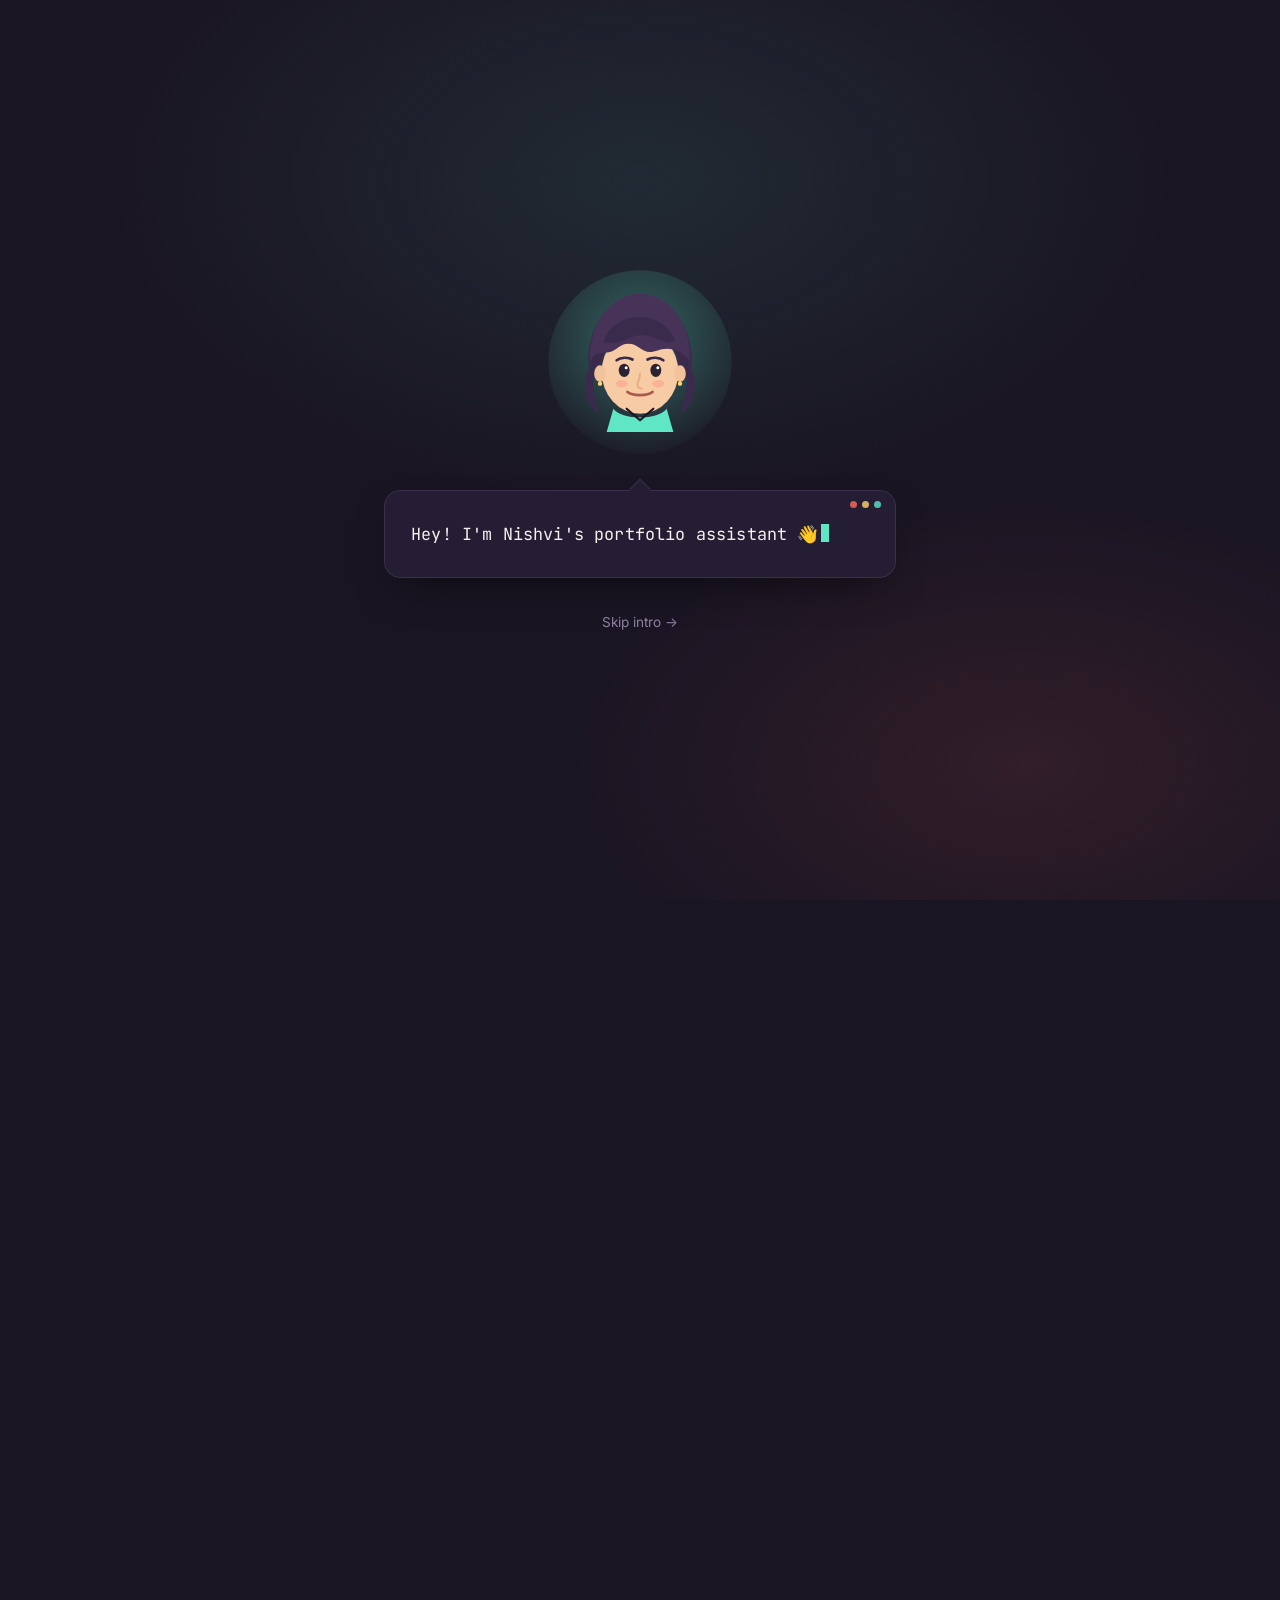
==== commit e1788e66: "Add files via upload" ====
--- a/index.html
+++ b/index.html
@@ -1,570 +1,360 @@
-<!DOCTYPE html>
-<html lang="en">
-<head>
-  <meta charset="UTF-8" />
-  <meta name="viewport" content="width=device-width, initial-scale=1.0" />
-  <title>Nishvi Patel | Data Engineer | AI Developer</title>
-  <meta name="description" content="Portfolio of Nishvi Patel, Data Engineer and AI Developer specializing in ETL pipelines, LLM applications, cloud systems, and data engineering.">
-  <link rel="stylesheet" href="style.css" />
-  <link rel="stylesheet" href="https://cdnjs.cloudflare.com/ajax/libs/font-awesome/6.5.1/css/all.min.css" />
-</head>
-<body>
-  <!-- Animated background -->
-  <div class="bg-animation">
-    <div class="grid-overlay"></div>
-    <div class="gradient-orb orb-1"></div>
-    <div class="gradient-orb orb-2"></div>
-    <div class="gradient-orb orb-3"></div>
-  </div>
-
-  <!-- Fixed Sidebar / Top Nav -->
-  <header class="site-header">
-    <div class="brand">
-    <a href="#intro">
-      <span class="logo-text">NP</span>
-      <span class="brand-name">NISHVI PATEL</span>
-    </a>
-    <span class="tagline">Data Engineer | AI Developer | Cloud Enthusiast</span>
-    <p class="mini-tagline">Building scalable data pipelines and AI systems</p>
-  </div>
-
-  <nav class="site-nav" id="site-nav">
-    <a href="#intro" class="nav-link">Home</a>
-    <a href="#projects" class="nav-link">Projects</a>
-    <a href="#skills" class="nav-link">Skills</a>
-    <a href="#experience" class="nav-link">Experience</a>
-    <a href="#education" class="nav-link">Education</a>
-    <a href="#contact" class="nav-link">Contact</a>
-  </nav>
-
-    <button class="nav-toggle" id="nav-toggle" aria-label="Toggle navigation">
-      <span></span><span></span><span></span>
-    </button>
-  </header>
-
-  <main>
-    <!-- Intro / Hero -->
-    <section id="intro" class="section intro">
-      <div class="intro-inner">
-        <div class="intro-text fade-in">
-        <p class="eyebrow">
-        <i class="fas fa-location-dot"></i> New York City, NY
-        <span class="separator">•</span>
-        Data Engineering • AI Systems • Cloud Infrastructure
-        </p>
-
-        <h1 class="gradient-text">
-          I build scalable data pipelines<br />
-          & AI-powered systems.
-        </h1>
-
-        <p class="lead">
-        Data Engineer and AI Developer with experience building ETL pipelines, cloud-based systems, and LLM-powered applications. Skilled in Python, SQL, and AWS, with a focus on scalable data infrastructure and production-ready AI solutions.
-        </p>
-
-        <div class="intro-actions">
-          <a href="#contact" class="btn primary">
-            <span>Contact Me</span>
-            <i class="fas fa-arrow-right"></i>
-          </a>
-          <a href="#projects" class="btn ghost">
-            <span>View Projects</span>
-          </a>
-        </div>
-
-        <div class="meta-line">
-          <span class="meta-badge">
-            <i class="fas fa-graduation-cap"></i> MS in Data Science (Stevens)
-          </span>
-          <span class="meta-badge">
-            <i class="fas fa-database"></i> Data Engineering • AI • AWS
-          </span>
-        </div>
-
-        <div class="intro-aside fade-in-delay">
-        <div class="avatar-frame">
-          <div class="avatar-glow"></div>
-          <img src="nishvi.jpg" alt="Portrait of Nishvi Patel" />
-        </div>
-
-        <div class="intro-links">
-          <a href="mailto:nishviprp@gmail.com" class="social-link" data-tooltip="Email">
-            <i class="fas fa-envelope"></i>
-          </a>
-
-          <a href="https://www.linkedin.com/in/nishvi-patel-9186a4219" target="_blank" rel="noopener" class="social-link" data-tooltip="LinkedIn">
-            <i class="fab fa-linkedin"></i>
-          </a>
-
-          <a href="https://github.com/Nishviprp" target="_blank" rel="noopener" class="social-link" data-tooltip="GitHub">
-            <i class="fab fa-github"></i>
-          </a>
-
-          <a href="Nishvi Patel Resume.pdf" download="Nishvi Patel Resume.pdf" class="social-link" data-tooltip="Download Resume">
-            <i class="fas fa-file-pdf"></i>
-          </a>
-        </div>
-      </div>
-      </div>
-    </section>
-
-    <!-- Projects -->
-    <section id="projects" class="section narrative">
-      <div class="section-header">
-        <h2 class="section-title">Projects</h2>
-        <p>
-        Production-ready projects focused on data engineering, AI systems, and scalable cloud infrastructure — including ETL pipelines, LLM applications, and distributed systems.
-        </p>
-      </div>
-      <div class="narrative-grid">
-        <article class="narrative-block card-hover">
-        <div class="card-icon">
-          <i class="fas fa-brain"></i>
-        </div>
-
-        <h3>LLM Code Generation & Benchmarking System</h3>
-
-        <p>
-          Fine-tuned an open-source CodeGen LLM using LoRA (PEFT) on 5,000+ Python samples and built an automated evaluation framework using HumanEval.
-        </p>
-
-        <p>
-          Achieved performance comparable to GitHub Copilot while improving transparency, customization, and cost efficiency.
-        </p>
-
-        <div class="pill-row">
-          <span class="pill">Python</span>
-          <span class="pill">LLM</span>
-          <span class="pill">Hugging Face</span>
-          <span class="pill">LoRA</span>
-        </div>
-
-        <a href="https://github.com/Nishviprp/CodeGen-LLM-Benchmarking-" target="_blank">View Code</a>
-        </article>
-
-        <article class="narrative-block card-hover">
-          <div class="card-icon">
-            <i class="fas fa-cloud"></i>
-          </div>
-
-          <h3>AWS System Dependency & Risk Analysis</h3>
-
-          <p>
-            Designed a cloud-native architecture with 22 AWS services and built an LLM-driven pipeline to extract dependencies and generate system graphs.
-          </p>
-
-          <p>
-            Applied graph analytics (PageRank, centrality) to identify critical failure points and simulate outages affecting up to 70% of services.
-          </p>
-
-          <div class="pill-row">
-            <span class="pill">AWS</span>
-            <span class="pill">Python</span>
-            <span class="pill">NetworkX</span>
-            <span class="pill">Graph Analysis</span>
-          </div>
-
-          <a href="https://github.com/Nishviprp/-AWS-Based-LMS-Risk-Dependency-Analysis" target="_blank">View Code</a>
-        </article>
-
-        <article class="narrative-block card-hover">
-          <div class="card-icon">
-            <i class="fas fa-database"></i>
-          </div>
-
-          <h3>End-to-End Data Pipeline</h3>
-
-          <p>
-            Built a scalable ETL pipeline using Python, Airflow, and AWS S3 for ingesting, transforming, and storing structured data.
-          </p>
-
-          <p>
-            Enabled analytics-ready datasets and optimized performance for downstream reporting and dashboarding.
-          </p>
-
-          <div class="pill-row">
-            <span class="pill">Python</span>
-            <span class="pill">Airflow</span>
-            <span class="pill">AWS</span>
-            <span class="pill">ETL</span>
-          </div>
-        </article>
-
-        <article class="narrative-block card-hover">
-          <div class="card-icon">
-            <i class="fas fa-chart-line"></i>
-          </div>
-
-          <h3>Data Analysis & Visualization Project</h3>
-
-          <p>
-            Performed exploratory data analysis (EDA) on structured datasets to uncover trends, patterns, and key business insights using Python.
-          </p>
-
-          <p>
-            Built interactive visualizations and dashboards to communicate insights effectively and support data-driven decision-making.
-          </p>
-
-          <div class="pill-row">
-            <span class="pill">Python</span>
-            <span class="pill">Pandas</span>
-            <span class="pill">Matplotlib</span>
-            <span class="pill">Data Analysis</span>
-          </div>
-
-          <a href="https://github.com/Nishviprp/Data-analysis" target="_blank">View Code</a>
-        </article>
-
-        <article class="narrative-block card-hover">
-          <div class="card-icon">
-            <i class="fas fa-globe"></i>
-          </div>
-
-          <h3>Web Scraping & Data Collection Pipeline</h3>
-
-          <p>
-            Developed automated web scraping pipelines to extract data from multiple online sources for analysis and insights generation.
-          </p>
-
-          <p>
-            Cleaned, structured, and stored scraped data for downstream processing and analytics workflows.
-          </p>
-
-          <div class="pill-row">
-            <span class="pill">Python</span>
-            <span class="pill">BeautifulSoup</span>
-            <span class="pill">Data Collection</span>
-            <span class="pill">ETL</span>
-          </div>
-
-          <a href="https://github.com/Nishviprp/Web-scraping" target="_blank">View Code</a>
-        </article>
-
-      </div>
-    </section>
-
-    <!-- Experience timeline -->
-    <section id="experience" class="section experience">
-      <div class="section-header">
-        <h2 class="section-title">Experience</h2>
-        <p>Experience in data engineering, AI systems, and analytics across real-world business and cloud environments.</p>
-      </div>
-
-      <div class="timeline">
-        <article class="timeline-item">
-          <div class="timeline-marker"></div>
-          <div class="timeline-content glass-card">
-            <header>
-              <h3>Data Analyst | Data Engineering & Analytics</h3>
-              <span class="company">
-                <i class="fas fa-building"></i> Acorn Universal Consultancy LLP
-              </span>
-              <span class="date">
-                <i class="far fa-calendar"></i> Dec 2023 – Apr 2024
-              </span>
-            </header>
-
-            <ul>
-              <li>
-                Designed and implemented automated ETL pipelines integrating Microsoft Business Central 365, Excel, and Dynamics NAV, improving reporting efficiency by 30%.
-              </li>
-
-              <li>
-                Developed interactive Power BI dashboards tracking KPIs across 3 product platforms and 4 countries, enabling faster executive decision-making.
-              </li>
-
-              <li>
-                Performed predictive analytics and Pareto analysis to identify key revenue drivers, improving forecasting accuracy by 15%.
-              </li>
-
-              <li>
-                Optimized data workflows and reporting processes, reducing manual effort and enhancing data accessibility across teams.
-              </li>
-            </ul>
-          </div>
-        </article>
-
-        <article class="timeline-item">
-          <div class="timeline-marker"></div>
-          <div class="timeline-content glass-card">
-            <header>
-              <h3>Data Analyst Intern</h3>
-              <span class="company">
-                <i class="fas fa-building"></i> Elecon Engineering
-              </span>
-              <span class="date">
-                <i class="far fa-calendar"></i> May 2023 – Jul 2023
-              </span>
-            </header>
-
-            <ul>
-              <li>
-                Built Power BI dashboards and conducted forecasting analysis on occupancy, utilization, and revenue trends, improving forecast accuracy by 20%.
-              </li>
-
-              <li>
-                Developed web scraping pipelines to collect competitor pricing and market demand data for analysis and benchmarking.
-              </li>
-
-              <li>
-                Cleaned, transformed, and integrated data from multiple sources to support business insights and operational planning.
-              </li>
-
-              <li>
-                Delivered data-driven insights to improve resource planning and enhance operational efficiency.
-              </li>
-            </ul>
-          </div>
-        </article>
-
-        <article class="timeline-item">
-          <div class="timeline-marker"></div>
-          <div class="timeline-content glass-card">
-            <header>
-              <h3>Teaching Assistant & Grader</h3>
-              <span class="company">
-                <i class="fas fa-building"></i> Stevens Institute of Technology
-              </span>
-              <span class="date">
-                <i class="far fa-calendar"></i> Sep 2025 – Dec 2025
-              </span>
-            </header>
-
-            <ul>
-              <li>
-                Assisted faculty in grading assignments, projects, and exams for data science and analytics coursework.
-              </li>
-
-              <li>
-                Supported students in understanding core concepts including Python, data analysis, and machine learning techniques.
-              </li>
-
-              <li>
-                Facilitated discussions and provided guidance on assignments, improving student engagement and learning outcomes.
-              </li>
-
-              <li>
-                Collaborated with instructors to streamline grading workflows and maintain consistency in evaluation.
-              </li>
-            </ul>
-          </div>
-        </article>
-      </div>
-    </section>
-
-    <!-- Skills -->
-    <section id="skills" class="section narrative">
-      <div class="section-header">
-        <h2 class="section-title">Skills & Tools</h2>
-        <p>
-          Technical expertise in data engineering, AI systems, cloud infrastructure, and analytics.
-        </p>
-      </div>
-
-      <div class="skills-columns">
-
-      <!-- Box 1 -->
-      <div class="skills-column glass-card">
-        <div class="skill-icon"><i class="fas fa-code"></i></div>
-        <h3>Programming & Data Engineering</h3>
-        <ul>
-          <li><i class="fas fa-check-circle"></i> Python, SQL</li>
-          <li><i class="fas fa-check-circle"></i> ETL Pipelines, Data Modeling</li>
-          <li><i class="fas fa-check-circle"></i> Data Cleaning & Transformation</li>
-          <li><i class="fas fa-check-circle"></i> APIs, Data Integration</li>
-        </ul>
-      </div>
-
-      <!-- Box 2 -->
-      <div class="skills-column glass-card">
-        <div class="skill-icon"><i class="fas fa-brain"></i></div>
-        <h3>AI & Machine Learning</h3>
-        <ul>
-          <li><i class="fas fa-check-circle"></i> LLMs, NLP</li>
-          <li><i class="fas fa-check-circle"></i> Hugging Face, LoRA</li>
-          <li><i class="fas fa-check-circle"></i> Scikit-learn, XGBoost</li>
-          <li><i class="fas fa-check-circle"></i> Forecasting (ARIMA, LSTM)</li>
-        </ul>
-      </div>
-
-      <!-- Box 3 -->
-      <div class="skills-column glass-card">
-        <div class="skill-icon"><i class="fas fa-cloud"></i></div>
-        <h3>Cloud & Tools</h3>
-        <ul>
-          <li><i class="fas fa-check-circle"></i> AWS (S3, EC2, RDS)</li>
-          <li><i class="fas fa-check-circle"></i> Airflow, Kafka</li>
-          <li><i class="fas fa-check-circle"></i> Docker, Git</li>
-          <li><i class="fas fa-check-circle"></i> Data Pipelines</li>
-        </ul>
-      </div>
-
-      <!-- Box 4 -->
-      <div class="skills-column glass-card">
-        <div class="skill-icon"><i class="fas fa-chart-line"></i></div>
-        <h3>Data Analytics</h3>
-        <ul>
-          <li><i class="fas fa-check-circle"></i> Pandas, NumPy</li>
-          <li><i class="fas fa-check-circle"></i> Matplotlib</li>
-          <li><i class="fas fa-check-circle"></i> Power BI, Tableau</li>
-          <li><i class="fas fa-check-circle"></i> Data Visualization</li>
-        </ul>
-      </div>
-
-    </div>
-
-      </div>
-    </section>
-
-    <!-- Education -->
-    <section id="education" class="section education">
-      <div class="section-header">
-        <h2 class="section-title">Education</h2>
-      </div>
-      <div class="edu-grid">
-        <div class="edu-block glass-card">
-          <div class="edu-icon"><i class="fas fa-graduation-cap"></i></div>
-
-          <h3>Master of Science in Data Science</h3>
-          <p class="degree">Data Science</p>
-          <p class="school">
-            Stevens Institute of Technology · Hoboken, NJ · Jan 2025 – May 2026 (Expected)
-          </p>
-          <p class="extra">Relevant Coursework: Data Engineering, Machine Learning, Cloud Computing</p>
-        </div>
-        
-        <div class="edu-block glass-card">
-          <div class="edu-icon"><i class="fas fa-graduation-cap"></i></div>
-
-          <h3>Bachelor of Engineering in Computer Engineering</h3>
-          <p class="degree">Computer Engineering</p>
-          <p class="school">
-            Charutar Vidya Mandal University · Gujarat, India · Jul 2020 – Jul 2024
-          </p>
-        </div>
-    </section>
-
-    <!-- Contact -->
-    <section id="contact" class="section contact">
-      <div class="section-header">
-        <h2 class="section-title">Let's talk</h2>
-        <p>      Open to Data Engineer, AI Developer, and Data Analyst roles. Actively seeking full-time and internship opportunities.</p>
-      </div>
-      
-      <div class="contact-layout">
-        <div class="contact-details glass-card">
-          <h3>Get in touch</h3>
-          
-          <div class="contact-item">
-            <i class="fas fa-location-dot"></i>
-            <div>
-              <span class="contact-label">Location</span>
-              <span class="contact-value">New York City, NY</span>
-            </div>
-          </div>
-          
-          <div class="contact-item">
-            <i class="fas fa-envelope"></i>
-            <div>
-              <span class="contact-label">Email</span>
-               <a href="mailto:nishviprp@gmail.com" class="contact-value">nishviprp@gmail.com</a>
-            </div>
-          </div>
-          
-          <div class="contact-item">
-            <i class="fas fa-phone"></i>
-            <div>
-              <span class="contact-label">Phone</span>
-              <span class="contact-value">+1 (201) 761‑9209</span>
-            </div>
-          </div>
-          
-          <div class="contact-item">
-            <i class="fab fa-linkedin"></i>
-            <div>
-              <span class="contact-label">LinkedIn</span>
-              <a href="https://www.linkedin.com/in/nishvi-patel-9186a4219" target="_blank" rel="noopener" class="contact-value">
-                linkedin.com/in/nishvi-patel-9186a4219
-              </a>
-            </div>
-          </div>
-          
-          <div class="contact-item">
-            <i class="fab fa-github"></i>
-            <div>
-              <span class="contact-label">GitHub</span>
-              <a href="https://github.com/Nishviprp" target="_blank" rel="noopener" class="contact-value">
-                github.com/Nishviprp
-              </a>
-            </div>
-          </div>
-          
-          <div class="contact-item">
-            <i class="fas fa-download"></i>
-            <div>
-              <span class="contact-label">Resume</span>
-              <a href="Nishvi Patel Resume.pdf" download="Nishvi Patel Resume.pdf" target="_blank" rel="noopener" class="contact-value">
-                Download Resume
-              </a>
-            </div>
-          </div>
-        </div>
-        
-        <form
-          action="https://formspree.io/f/xlgwqvwg"
-          method="POST"
-          class="contact-form glass-card"
-          id="contact-form"
-        >
-          <input type="text" name="_gotcha" style="display:none" autocomplete="off" />
-          <input type="hidden" name="_subject" value="Contact from Nishvi Patel Portfolio" />
-          <input type="hidden" name="_next" value="thank-you.html" />
-
-          <div class="form-group">
-            <label for="name">Your name</label>
-            <input type="text" id="name" name="name" placeholder="Your name" required />
-          </div>
-          
-          <div class="form-group">
-            <label for="email">Your email</label>
-            <input type="email" id="email" name="_replyto" placeholder="your@email.com" required />
-          </div>
-          
-          <div class="form-group">
-            <label for="message">Your message</label>
-            <textarea id="message" name="message" rows="5" placeholder="Tell me about an opportunity, project, or collaboration..." required></textarea>
-          </div>
-          
-          <button type="submit" class="btn primary">
-            <span>Send message</span>
-            <i class="fas fa-paper-plane"></i>
-          </button>
-          <p class="form-status" id="form-status"></p>
-        </form>
-      </div>
-    </section>
-  </main>
-
-  <footer class="site-footer">
-    <div class="footer-content">
-      <p>© <span id="year"></span> · Nishvi Patel · Data Engineer | AI Developer</p>
-
-      <div class="footer-links">
-        <a href="mailto:nishviprp@gmail.com">
-          <i class="fas fa-envelope"></i>
-        </a>
-
-        <a href="https://www.linkedin.com/in/nishvi-patel-9186a4219" target="_blank" rel="noopener">
-          <i class="fab fa-linkedin"></i>
-        </a>
-
-        <a href="https://github.com/Nishviprp" target="_blank" rel="noopener">
-          <i class="fab fa-github"></i>
-        </a>
-      </div>
-    </div>
-  </footer>
-
-  <script src="script.js"></script>
-</body>
-</html>
+<!DOCTYPE html>
+<html lang="en">
+<head>
+<meta charset="UTF-8">
+<meta name="viewport" content="width=device-width, initial-scale=1.0">
+<title>Nishvi Patel | Data Engineer · AI Developer</title>
+<meta name="description" content="Portfolio of Nishvi Patel, Data Engineer and AI Developer specializing in ETL pipelines, LLM applications, cloud systems, and data engineering.">
+<link rel="preconnect" href="https://fonts.googleapis.com">
+<link href="https://fonts.googleapis.com/css2?family=Space+Grotesk:wght@500;600;700&family=Inter:wght@400;500;600;700&family=JetBrains+Mono:wght@400;500;600&display=swap" rel="stylesheet">
+<link rel="stylesheet" href="style.css">
+</head>
+<body>
+
+<!-- ================= INTRO OVERLAY ================= -->
+<div id="intro-overlay">
+  <div class="intro-stage">
+    <div class="avatar-wrap" id="avatarWrap">
+      <svg class="avatar-svg" viewBox="0 0 240 240" id="avatarSvg">
+        <defs>
+          <radialGradient id="glow" cx="50%" cy="40%" r="65%">
+            <stop offset="0%" stop-color="#5EE6C5" stop-opacity="0.35"/>
+            <stop offset="100%" stop-color="#5EE6C5" stop-opacity="0"/>
+          </radialGradient>
+        </defs>
+        <circle cx="120" cy="120" r="110" fill="url(#glow)"/>
+        <!-- hair back -->
+        <path d="M58 118c0-44 28-78 62-78s62 34 62 78c0 8-2 16-4 22h-12c2-30-10-58-46-58s-48 28-46 58H62c-2-6-4-14-4-22z" fill="#3A2B4D"/>
+        <!-- neck -->
+        <rect x="104" y="150" width="32" height="26" rx="10" fill="#F2C29B"/>
+        <!-- face -->
+        <ellipse cx="120" cy="132" rx="46" ry="50" fill="#F7CBA4"/>
+        <!-- ears -->
+        <ellipse cx="72" cy="134" rx="7" ry="10" fill="#F2C29B"/>
+        <ellipse cx="168" cy="134" rx="7" ry="10" fill="#F2C29B"/>
+        <!-- hair front sweep -->
+        <path d="M60 120c-2-46 26-82 60-82 36 0 62 36 60 82-6-10-16-16-28-16-8 0-14 4-20 4-10 0-14-10-26-10-10 0-14 8-22 10-10 2-18-2-24 12z" fill="#473258"/>
+        <path d="M76 96c6-18 22-30 44-30 20 0 36 12 42 28-10 8-22-6-40-6-16 0-30 14-46 8z" fill="#3A2B4D"/>
+        <!-- side strands -->
+        <path d="M66 118c-4 22-2 46 6 64-10-4-18-16-18-34 0-12 4-22 12-30z" fill="#3A2B4D"/>
+        <path d="M174 118c4 22 2 46-6 64 10-4 18-16 18-34 0-12-4-22-12-30z" fill="#3A2B4D"/>
+        <!-- blush -->
+        <ellipse cx="98" cy="146" rx="7" ry="4.5" fill="#FF9C8A" opacity="0.55"/>
+        <ellipse cx="142" cy="146" rx="7" ry="4.5" fill="#FF9C8A" opacity="0.55"/>
+        <!-- eyebrows -->
+        <path d="M92 118c5-4 14-4 19-1" stroke="#3A2B4D" stroke-width="3.2" fill="none" stroke-linecap="round"/>
+        <path d="M129 117c5-3 14-3 19 1" stroke="#3A2B4D" stroke-width="3.2" fill="none" stroke-linecap="round"/>
+        <!-- eyes group (blinking target) -->
+        <g id="eyes">
+          <ellipse cx="101" cy="130" rx="6.5" ry="8" fill="#2B2233"/>
+          <ellipse cx="139" cy="130" rx="6.5" ry="8" fill="#2B2233"/>
+          <circle cx="103.4" cy="127" r="1.8" fill="#fff"/>
+          <circle cx="141.4" cy="127" r="1.8" fill="#fff"/>
+        </g>
+        <!-- blink overlay -->
+        <g id="blink" opacity="0">
+          <path d="M94 130c4-3 11-3 15 0" stroke="#3A2B4D" stroke-width="3" fill="none" stroke-linecap="round"/>
+          <path d="M132 130c4-3 11-3 15 0" stroke="#3A2B4D" stroke-width="3" fill="none" stroke-linecap="round"/>
+        </g>
+        <!-- nose -->
+        <path d="M120 134c0 6-3 10-3 13 0 3 2 5 5 5" stroke="#E8AE82" stroke-width="2.4" fill="none" stroke-linecap="round"/>
+        <!-- mouth (talking target) -->
+        <g id="mouth">
+          <path id="mouthShape" d="M105 156c6 5 24 5 30 0" stroke="#A85B4E" stroke-width="3.4" fill="#A85B4E" fill-opacity="0" stroke-linecap="round"/>
+        </g>
+        <!-- collar / top -->
+        <path d="M88 176c10 14 54 14 64 0l8 28H80z" fill="#5EE6C5"/>
+        <path d="M104 176l16 14 16-14" stroke="#1A1523" stroke-width="2.5" fill="none" stroke-linecap="round" stroke-linejoin="round"/>
+        <!-- earrings -->
+        <circle cx="72" cy="146" r="2.6" fill="#FFD56B"/>
+        <circle cx="168" cy="146" r="2.6" fill="#FFD56B"/>
+      </svg>
+      <div class="sound-bars" id="soundBars" aria-hidden="true">
+        <span></span><span></span><span></span><span></span>
+      </div>
+    </div>
+
+    <div class="speech-card">
+      <div class="speech-dot-row"><span></span><span></span><span></span></div>
+      <p class="speech-text" id="speechText"></p>
+    </div>
+
+    <button class="skip-btn" id="skipIntro">Skip intro →</button>
+  </div>
+</div>
+
+<noscript>
+  <style>#intro-overlay{display:none;} #site{opacity:1 !important; visibility:visible !important; transform:none !important;}</style>
+</noscript>
+
+<!-- ================= MAIN SITE ================= -->
+<div id="site" class="site-hidden">
+
+  <header class="nav" id="siteNav">
+    <a class="brand" href="#intro-anchor">NP <span>Nishvi Patel</span></a>
+    <nav class="nav-links">
+      <a href="#about">About</a>
+      <a href="#projects">Projects</a>
+      <a href="#skills">Skills</a>
+      <a href="#experience">Experience</a>
+      <a href="#education">Education</a>
+      <a href="#contact">Contact</a>
+    </nav>
+    <a class="nav-cta" href="#contact">Let's talk</a>
+  </header>
+
+  <main>
+    <!-- HERO -->
+    <section class="hero" id="about">
+      <div class="hero-eyebrow"><span class="dot"></span> New York City · Data Engineering · AI Systems · Cloud</div>
+      <h1>I turn messy data into <span class="hl">pipelines that run themselves</span> — and ideas into AI that ships.</h1>
+      <p class="hero-sub">Data Engineer &amp; AI Developer building ETL pipelines, cloud infrastructure, and LLM-powered applications. Comfortable in Python, SQL, and AWS — focused on systems that are reliable in production, not just in notebooks.</p>
+      <div class="hero-actions">
+        <a href="#contact" class="btn btn-primary">Contact me</a>
+        <a href="#projects" class="btn btn-ghost">View projects</a>
+        <a href="Nishvi%20Patel%20Resume.pdf" class="btn btn-ghost" target="_blank" rel="noopener">Resume ↓</a>
+      </div>
+      <div class="hero-meta">
+        <span>🎓 MS in Data Science · Stevens Institute</span>
+        <span>🛠 Python · SQL · AWS · Airflow</span>
+      </div>
+    </section>
+
+    <!-- PROJECTS -->
+    <section class="section" id="projects">
+      <div class="section-head">
+        <p class="eyebrow">Selected &amp; pinned work</p>
+        <h2>Projects</h2>
+        <p class="section-sub">A mix of production-style builds from my portfolio and the projects currently pinned on my GitHub profile.</p>
+      </div>
+
+      <div class="project-grid">
+
+        <article class="project-card featured">
+          <div class="project-top">
+            <span class="project-tag">Featured</span>
+          </div>
+          <h3>LLM Code Generation &amp; Benchmarking System</h3>
+          <p>Fine-tuned an open-source CodeGen LLM with LoRA (PEFT) on 5,000+ Python samples and built an automated evaluation framework using HumanEval — reaching performance comparable to GitHub Copilot with far more transparency and control.</p>
+          <div class="chip-row">
+            <span class="chip">Python</span><span class="chip">LLM</span><span class="chip">Hugging Face</span><span class="chip">LoRA</span>
+          </div>
+          <a href="https://github.com/Nishviprp/CodeGen-LLM-Benchmarking-" target="_blank" rel="noopener" class="project-link">View code →</a>
+        </article>
+
+        <article class="project-card featured">
+          <div class="project-top">
+            <span class="project-tag">Featured</span>
+          </div>
+          <h3>AWS System Dependency &amp; Risk Analysis</h3>
+          <p>Designed a cloud-native architecture spanning 22 AWS services and built an LLM-driven pipeline to extract dependencies and graph the system. Used PageRank and centrality analysis to find failure points capable of taking down 70% of services.</p>
+          <div class="chip-row">
+            <span class="chip">AWS</span><span class="chip">Python</span><span class="chip">NetworkX</span><span class="chip">Graph Analysis</span>
+          </div>
+          <a href="https://github.com/Nishviprp/-AWS-Based-LMS-Risk-Dependency-Analysis" target="_blank" rel="noopener" class="project-link">View code →</a>
+        </article>
+
+        <article class="project-card">
+          <h3>End-to-End Data Pipeline</h3>
+          <p>A scalable ETL pipeline built with Python, Airflow, and AWS S3 to ingest, transform, and store structured data — producing analytics-ready datasets optimized for downstream reporting.</p>
+          <div class="chip-row">
+            <span class="chip">Python</span><span class="chip">Airflow</span><span class="chip">AWS</span><span class="chip">ETL</span>
+          </div>
+        </article>
+
+        <article class="project-card">
+          <h3>Data Analysis &amp; Visualization</h3>
+          <p>Exploratory data analysis on structured datasets to surface trends and business insights, paired with interactive visualizations that support data-driven decisions.</p>
+          <div class="chip-row">
+            <span class="chip">Python</span><span class="chip">Pandas</span><span class="chip">Matplotlib</span>
+          </div>
+          <a href="https://github.com/Nishviprp/Data-analysis" target="_blank" rel="noopener" class="project-link">View code →</a>
+        </article>
+
+        <article class="project-card">
+          <h3>Web Scraping &amp; Data Collection</h3>
+          <p>Automated scraping pipelines pulling product and pricing data from Flipkart, Lenskart, and Amazon, then cleaning and structuring it for downstream analysis.</p>
+          <div class="chip-row">
+            <span class="chip">Python</span><span class="chip">BeautifulSoup</span><span class="chip">ETL</span>
+          </div>
+          <a href="https://github.com/Nishviprp/Web-scraping" target="_blank" rel="noopener" class="project-link">View code →</a>
+        </article>
+
+        <article class="project-card">
+          <h3>Part-of-Speech Tagging</h3>
+          <p>POS tagging explored through both statistical and deep learning models — comparing Logistic Regression against an LSTM for labeling each word with its grammatical role.</p>
+          <div class="chip-row">
+            <span class="chip">Python</span><span class="chip">LSTM</span><span class="chip">NLP</span>
+          </div>
+          <a href="https://github.com/Nishviprp/Part-of-Speech-POS-tagging" target="_blank" rel="noopener" class="project-link">View code →</a>
+        </article>
+
+        <article class="project-card pinned">
+          <div class="project-top"><span class="project-tag pin">📌 Pinned</span></div>
+          <h3>PrivaSeal</h3>
+          <p>Collaborative project focused on privacy and data protection tooling, built alongside fellow contributors.</p>
+          <div class="chip-row"><span class="chip">Python</span></div>
+          <a href="https://github.com/koensantos/privaseal-project" target="_blank" rel="noopener" class="project-link">View code →</a>
+        </article>
+
+        <article class="project-card pinned">
+          <div class="project-top"><span class="project-tag pin">📌 Pinned</span></div>
+          <h3>BIA660 Final Project</h3>
+          <p>Final project for the Web Analytics (BIA 660) course, built collaboratively as part of coursework at Stevens.</p>
+          <div class="chip-row"><span class="chip">Jupyter Notebook</span></div>
+          <a href="https://github.com/SlinkySpace/BIA660_Final_Project" target="_blank" rel="noopener" class="project-link">View code →</a>
+        </article>
+
+        <article class="project-card pinned">
+          <div class="project-top"><span class="project-tag pin">📌 Pinned</span></div>
+          <h3>Atomization in Software</h3>
+          <p>Selenium browser-automation practice notebooks — breaking web interactions into atomic, testable steps: navigation, dropdowns, tabs, and iframes.</p>
+          <div class="chip-row"><span class="chip">Selenium</span><span class="chip">Python</span></div>
+          <a href="https://github.com/Nishviprp/Atomization-in-software" target="_blank" rel="noopener" class="project-link">View code →</a>
+        </article>
+
+        <article class="project-card pinned">
+          <div class="project-top"><span class="project-tag pin">📌 Pinned</span></div>
+          <h3>FinSight</h3>
+          <p>A Python project exploring financial data and insight generation. ⭐ Starred by the community.</p>
+          <div class="chip-row"><span class="chip">Python</span></div>
+          <a href="https://github.com/Nishviprp/finsight" target="_blank" rel="noopener" class="project-link">View code →</a>
+        </article>
+
+      </div>
+    </section>
+
+    <!-- SKILLS -->
+    <section class="section" id="skills">
+      <div class="section-head">
+        <p class="eyebrow">Toolbox</p>
+        <h2>Skills &amp; Tools</h2>
+        <p class="section-sub">Technical expertise across data engineering, AI systems, cloud infrastructure, and analytics.</p>
+      </div>
+      <div class="skills-grid">
+        <div class="skill-card">
+          <h4>Programming &amp; Data Engineering</h4>
+          <ul><li>Python, SQL</li><li>ETL Pipelines, Data Modeling</li><li>Data Cleaning &amp; Transformation</li><li>APIs, Data Integration</li></ul>
+        </div>
+        <div class="skill-card">
+          <h4>AI &amp; Machine Learning</h4>
+          <ul><li>LLMs, NLP</li><li>Hugging Face, LoRA</li><li>Scikit-learn, XGBoost</li><li>Forecasting (ARIMA, LSTM)</li></ul>
+        </div>
+        <div class="skill-card">
+          <h4>Cloud &amp; Tools</h4>
+          <ul><li>AWS (S3, EC2, RDS)</li><li>Airflow, Kafka</li><li>Docker, Git</li><li>Data Pipelines</li></ul>
+        </div>
+        <div class="skill-card">
+          <h4>Data Analytics</h4>
+          <ul><li>Pandas, NumPy</li><li>Matplotlib</li><li>Power BI, Tableau</li><li>Data Visualization</li></ul>
+        </div>
+      </div>
+    </section>
+
+    <!-- EXPERIENCE -->
+    <section class="section" id="experience">
+      <div class="section-head">
+        <p class="eyebrow">Career so far</p>
+        <h2>Experience</h2>
+        <p class="section-sub">Real-world business and cloud environments across data engineering, analytics, and teaching.</p>
+      </div>
+      <div class="timeline">
+        <div class="timeline-item">
+          <div class="timeline-date">Dec 2023 – Apr 2024</div>
+          <div class="timeline-body">
+            <h4>Data Analyst — Data Engineering &amp; Analytics</h4>
+            <p class="timeline-org">Acorn Universal Consultancy LLP</p>
+            <ul>
+              <li>Designed automated ETL pipelines integrating Business Central 365, Excel, and Dynamics NAV, improving reporting efficiency by 30%.</li>
+              <li>Built interactive Power BI dashboards tracking KPIs across 3 product platforms and 4 countries.</li>
+              <li>Performed predictive analytics and Pareto analysis, improving forecasting accuracy by 15%.</li>
+              <li>Optimized data workflows, reducing manual effort and improving data accessibility across teams.</li>
+            </ul>
+          </div>
+        </div>
+        <div class="timeline-item">
+          <div class="timeline-date">May 2023 – Jul 2023</div>
+          <div class="timeline-body">
+            <h4>Data Analyst Intern</h4>
+            <p class="timeline-org">Elecon Engineering</p>
+            <ul>
+              <li>Built Power BI dashboards and forecasting models for occupancy, utilization, and revenue, improving forecast accuracy by 20%.</li>
+              <li>Developed web scraping pipelines for competitor pricing and market demand analysis.</li>
+              <li>Cleaned and integrated data from multiple sources to support business insights and planning.</li>
+            </ul>
+          </div>
+        </div>
+        <div class="timeline-item">
+          <div class="timeline-date">Sep 2025 – Dec 2025</div>
+          <div class="timeline-body">
+            <h4>Teaching Assistant &amp; Grader</h4>
+            <p class="timeline-org">Stevens Institute of Technology</p>
+            <ul>
+              <li>Graded assignments, projects, and exams for data science and analytics coursework.</li>
+              <li>Supported students in understanding Python, data analysis, and ML techniques.</li>
+              <li>Streamlined grading workflows and maintained evaluation consistency with instructors.</li>
+            </ul>
+          </div>
+        </div>
+      </div>
+    </section>
+
+    <!-- EDUCATION -->
+    <section class="section" id="education">
+      <div class="section-head">
+        <p class="eyebrow">Background</p>
+        <h2>Education</h2>
+      </div>
+      <div class="edu-grid">
+        <div class="edu-card">
+          <h4>Master of Science in Data Science</h4>
+          <p class="edu-org">Stevens Institute of Technology · Hoboken, NJ</p>
+          <p class="edu-date">Jan 2025 – May 2026 (Expected)</p>
+          <p class="edu-note">Relevant coursework: Data Engineering, Machine Learning, Cloud Computing</p>
+        </div>
+        <div class="edu-card">
+          <h4>Bachelor of Engineering in Computer Engineering</h4>
+          <p class="edu-org">Charutar Vidya Mandal University · Gujarat, India</p>
+          <p class="edu-date">Jul 2020 – Jul 2024</p>
+        </div>
+      </div>
+    </section>
+
+    <!-- CONTACT -->
+    <section class="section contact-section" id="contact">
+      <div class="section-head">
+        <p class="eyebrow">Open to opportunities</p>
+        <h2>Let's talk</h2>
+        <p class="section-sub">Open to Data Engineer, AI Developer, and Data Analyst roles — actively seeking full-time and internship opportunities.</p>
+      </div>
+      <div class="contact-grid">
+        <div class="contact-info">
+          <a href="mailto:nishviprp@gmail.com">📧 nishviprp@gmail.com</a>
+          <a href="tel:+12017619209">📱 +1 (201) 761-9209</a>
+          <a href="https://www.linkedin.com/in/nishvi-patel-9186a4219" target="_blank" rel="noopener">💼 linkedin.com/in/nishvi-patel-9186a4219</a>
+          <a href="https://github.com/Nishviprp" target="_blank" rel="noopener">💻 github.com/Nishviprp</a>
+          <span class="contact-loc">📍 New York City, NY</span>
+        </div>
+        <form class="contact-form" action="https://formsubmit.co/nishviprp@gmail.com" method="POST">
+          <input type="text" name="name" placeholder="Your name" required>
+          <input type="email" name="email" placeholder="Your email" required>
+          <textarea name="message" placeholder="Your message" rows="4" required></textarea>
+          <button type="submit" class="btn btn-primary">Send message</button>
+        </form>
+      </div>
+    </section>
+  </main>
+
+  <footer class="site-footer">
+    <p>© <span id="year"></span> Nishvi Patel · Data Engineer | AI Developer</p>
+    <div class="footer-links">
+      <a href="mailto:nishviprp@gmail.com">Email</a>
+      <a href="https://www.linkedin.com/in/nishvi-patel-9186a4219" target="_blank" rel="noopener">LinkedIn</a>
+      <a href="https://github.com/Nishviprp" target="_blank" rel="noopener">GitHub</a>
+    </div>
+  </footer>
+</div>
+
+<script src="script.js"></script>
+</body>
+</html>
--- a/style.css
+++ b/style.css
@@ -1,1114 +1,605 @@
-/* Modern Portfolio Theme - Enhanced Design */
-
-/* Base reset */
-*,
-*::before,
-*::after {
-  box-sizing: border-box;
-  margin: 0;
-  padding: 0;
-}
-
-html {
-  scroll-behavior: smooth;
-}
-
-html, body {
-  height: 100%;
-}
-
-body {
-  font-family: 'Inter', system-ui, -apple-system, BlinkMacSystemFont, "Segoe UI", sans-serif;
-  background: #0a0b0f;
-  color: #e8eaf0;
-  line-height: 1.6;
-  -webkit-font-smoothing: antialiased;
-  overflow-x: hidden;
-  position: relative;
-}
-
-a {
-  color: inherit;
-  text-decoration: none;
-  transition: all 0.3s ease;
-}
-
-img {
-  max-width: 100%;
-  display: block;
-}
-
-/* Animated Background */
-.bg-animation {
-  position: fixed;
-  inset: 0;
-  z-index: 0;
-  overflow: hidden;
-  pointer-events: none;
-}
-
-.grid-overlay {
-  position: absolute;
-  inset: 0;
-  background-image:
-    linear-gradient(rgba(79, 157, 255, 0.03) 1px, transparent 1px),
-    linear-gradient(90deg, rgba(79, 157, 255, 0.03) 1px, transparent 1px);
-  background-size: 50px 50px;
-  animation: gridMove 20s linear infinite;
-}
-
-@keyframes gridMove {
-  0% { transform: translate(0, 0); }
-  100% { transform: translate(50px, 50px); }
-}
-
-.gradient-orb {
-  position: absolute;
-  border-radius: 50%;
-  filter: blur(80px);
-  opacity: 0.3;
-  animation: float 20s ease-in-out infinite;
-}
-
-.orb-1 {
-  width: 400px;
-  height: 400px;
-  background: radial-gradient(circle, #4f9dff, transparent);
-  top: -10%;
-  right: 10%;
-  animation-delay: 0s;
-}
-
-.orb-2 {
-  width: 500px;
-  height: 500px;
-  background: radial-gradient(circle, #a855ff, transparent);
-  bottom: -15%;
-  left: -10%;
-  animation-delay: 7s;
-}
-
-.orb-3 {
-  width: 350px;
-  height: 350px;
-  background: radial-gradient(circle, #06b6d4, transparent);
-  top: 50%;
-  left: 50%;
-  animation-delay: 14s;
-}
-
-@keyframes float {
-  0%, 100% { transform: translate(0, 0) scale(1); }
-  33% { transform: translate(30px, -30px) scale(1.1); }
-  66% { transform: translate(-20px, 20px) scale(0.9); }
-}
-
-/* Glass card effect */
-.glass-card {
-  background: rgba(15, 17, 25, 0.7);
-  backdrop-filter: blur(10px);
-  border: 1px solid rgba(255, 255, 255, 0.1);
-  border-radius: 16px;
-  transition: all 0.3s ease;
-}
-
-.glass-card:hover {
-  border-color: rgba(79, 157, 255, 0.3);
-  box-shadow: 0 8px 32px rgba(79, 157, 255, 0.1);
-}
-
-/* Layout helpers */
-.section {
-  padding: 5rem min(8vw, 4rem);
-  max-width: 1200px;
-  margin: 0 auto;
-  position: relative;
-  z-index: 1;
-}
-
-.section-header {
-  margin-bottom: 3rem;
-}
-
-.section-title {
-  font-size: clamp(1.8rem, 2.5vw + 1rem, 2.5rem);
-  margin-bottom: 0.75rem;
-  background: linear-gradient(135deg, #4f9dff, #a855ff);
-  -webkit-background-clip: text;
-  -webkit-text-fill-color: transparent;
-  background-clip: text;
-  display: inline-block;
-}
-
-.section-header p {
-  color: #a8abb8;
-  max-width: 640px;
-  font-size: 1.05rem;
-}
-
-/* Header / Nav */
-.site-header {
-  position: sticky;
-  top: 0;
-  z-index: 100;
-  display: flex;
-  align-items: center;
-  justify-content: space-between;
-  padding: 1rem min(8vw, 4rem);
-  background: rgba(10, 11, 15, 0.95);
-  backdrop-filter: blur(20px);
-  border-bottom: 1px solid rgba(255, 255, 255, 0.08);
-  box-shadow: 0 4px 24px rgba(0, 0, 0, 0.4);
-}
-
-.brand a {
-  display: flex;
-  align-items: center;
-  gap: 0.75rem;
-  font-weight: 700;
-  letter-spacing: 0.02em;
-}
-
-.logo-text {
-  width: 40px;
-  height: 40px;
-  display: flex;
-  align-items: center;
-  justify-content: center;
-  background: linear-gradient(135deg, #4f9dff, #a855ff);
-  border-radius: 10px;
-  font-size: 1.1rem;
-  font-weight: 800;
-  color: #0a0b0f;
-}
-
-.brand-name {
-  font-size: 1.1rem;
-  background: linear-gradient(135deg, #e8eaf0, #a8abb8);
-  -webkit-background-clip: text;
-  -webkit-text-fill-color: transparent;
-  background-clip: text;
-}
-
-.brand .tagline {
-  display: block;
-  font-size: 0.75rem;
-  color: #7a7d8c;
-  margin-top: 0.15rem;
-  font-weight: 400;
-}
-
-.site-nav {
-  display: flex;
-  gap: 2rem;
-  font-size: 0.9rem;
-}
-
-.nav-link {
-  position: relative;
-  padding: 0.5rem 0;
-  color: #c4c6d5;
-  font-weight: 500;
-  transition: color 0.3s ease;
-}
-
-.nav-link::after {
-  content: "";
-  position: absolute;
-  left: 0;
-  bottom: 0;
-  height: 2px;
-  width: 0;
-  background: linear-gradient(90deg, #4f9dff, #a855ff);
-  transition: width 0.3s ease-out;
-}
-
-.nav-link:hover {
-  color: #ffffff;
-}
-
-.nav-link:hover::after {
-  width: 100%;
-}
-
-.nav-link.active {
-  color: #ffffff;
-}
-
-.nav-link.active::after {
-  width: 100%;
-  background: linear-gradient(90deg, #4f9dff, #a855ff);
-}
-
-/* Mobile nav button */
-.nav-toggle {
-  display: none;
-  background: none;
-  border: none;
-  cursor: pointer;
-  padding: 0.5rem;
-}
-
-.nav-toggle span {
-  display: block;
-  width: 24px;
-  height: 2px;
-  margin: 5px 0;
-  background: #e8eaf0;
-  transition: all 0.3s ease;
-  border-radius: 2px;
-}
-
-/* Animations */
-@keyframes fadeIn {
-  from {
-    opacity: 0;
-    transform: translateY(30px);
-  }
-  to {
-    opacity: 1;
-    transform: translateY(0);
-  }
-}
-
-.fade-in {
-  animation: fadeIn 1s ease-out forwards;
-}
-
-.fade-in-delay {
-  opacity: 0;
-  animation: fadeIn 1s ease-out 0.3s forwards;
-}
-
-/* Intro / Hero */
-.intro {
-  padding-top: 4rem;
-  min-height: calc(100vh - 80px);
-  display: flex;
-  align-items: center;
-}
-
-.intro-inner {
-  display: grid;
-  grid-template-columns: minmax(0, 2fr) minmax(0, 1.3fr);
-  gap: 4rem;
-  align-items: center;
-}
-
-.eyebrow {
-  font-size: 0.85rem;
-  text-transform: uppercase;
-  letter-spacing: 0.15em;
-  color: #7a7d8c;
-  margin-bottom: 1rem;
-  display: flex;
-  align-items: center;
-  gap: 0.5rem;
-}
-
-.separator {
-  color: #4f9dff;
-}
-
-.intro-text h1 {
-  font-size: clamp(2.5rem, 4vw + 1rem, 3.8rem);
-  line-height: 1.1;
-  margin-bottom: 1.5rem;
-  font-weight: 800;
-}
-
-.gradient-text {
-  background: linear-gradient(135deg, #ffffff, #a8abb8);
-  -webkit-background-clip: text;
-  -webkit-text-fill-color: transparent;
-  background-clip: text;
-}
-
-.lead {
-  font-size: 1.1rem;
-  color: #c4c6d5;
-  max-width: 42rem;
-  line-height: 1.7;
-}
-
-.intro-actions {
-  display: flex;
-  flex-wrap: wrap;
-  gap: 1rem;
-  margin: 2.5rem 0 1.5rem;
-}
-
-.btn {
-  border-radius: 12px;
-  padding: 0.85rem 1.75rem;
-  font-size: 0.95rem;
-  font-weight: 600;
-  border: 1px solid transparent;
-  display: inline-flex;
-  align-items: center;
-  justify-content: center;
-  gap: 0.5rem;
-  cursor: pointer;
-  white-space: nowrap;
-  transition: all 0.3s ease;
-}
-
-.btn.primary {
-  background: linear-gradient(135deg, #4f9dff, #a855ff);
-  color: #ffffff;
-  box-shadow: 0 4px 20px rgba(79, 157, 255, 0.3);
-}
-
-.btn.primary:hover {
-  transform: translateY(-2px);
-  box-shadow: 0 8px 30px rgba(79, 157, 255, 0.4);
-}
-
-.btn.ghost {
-  background: rgba(255, 255, 255, 0.05);
-  color: #e8eaf0;
-  border-color: rgba(255, 255, 255, 0.2);
-}
-
-.btn.ghost:hover {
-  background: rgba(255, 255, 255, 0.1);
-  border-color: rgba(79, 157, 255, 0.5);
-}
-
-.meta-line {
-  display: flex;
-  flex-wrap: wrap;
-  gap: 1rem;
-}
-
-.meta-badge {
-  display: inline-flex;
-  align-items: center;
-  gap: 0.5rem;
-  padding: 0.5rem 1rem;
-  background: rgba(79, 157, 255, 0.1);
-  border: 1px solid rgba(79, 157, 255, 0.2);
-  border-radius: 999px;
-  font-size: 0.85rem;
-  color: #c4c6d5;
-}
-
-/* Intro aside */
-.intro-aside {
-  display: flex;
-  flex-direction: column;
-  gap: 1.5rem;
-}
-
-.avatar-frame {
-  position: relative;
-  border-radius: 24px;
-  padding: 0.5rem;
-  background: linear-gradient(135deg, rgba(79, 157, 255, 0.3), rgba(168, 85, 255, 0.3));
-  overflow: hidden;
-}
-
-.avatar-glow {
-  position: absolute;
-  inset: 0;
-  background: radial-gradient(circle at 30% 30%, rgba(79, 157, 255, 0.4), transparent 70%);
-  animation: pulse 3s ease-in-out infinite;
-}
-
-@keyframes pulse {
-  0%, 100% { opacity: 0.5; }
-  50% { opacity: 1; }
-}
-
-.avatar-frame img {
-  border-radius: 20px;
-  position: relative;
-  z-index: 1;
-}
-
-.quick-facts {
-  padding: 1.5rem;
-  display: flex;
-  flex-direction: column;
-  gap: 1rem;
-}
-
-.fact-item {
-  display: flex;
-  flex-direction: column;
-  gap: 0.25rem;
-}
-
-.fact-label {
-  font-size: 0.75rem;
-  text-transform: uppercase;
-  letter-spacing: 0.1em;
-  color: #7a7d8c;
-  font-weight: 600;
-}
-
-.fact-value {
-  font-size: 0.95rem;
-  color: #e8eaf0;
-  font-weight: 500;
-}
-
-.fact-company {
-  font-size: 0.85rem;
-  color: #a8abb8;
-}
-
-.intro-links {
-  display: flex;
-  gap: 0.75rem;
-}
-
-.social-link {
-  width: 48px;
-  height: 48px;
-  border-radius: 12px;
-  background: rgba(79, 157, 255, 0.1);
-  border: 1px solid rgba(79, 157, 255, 0.2);
-  display: inline-flex;
-  align-items: center;
-  justify-content: center;
-  color: #4f9dff;
-  font-size: 1.1rem;
-  position: relative;
-}
-
-.social-link:hover {
-  background: rgba(79, 157, 255, 0.2);
-  border-color: rgba(79, 157, 255, 0.4);
-  transform: translateY(-2px);
-}
-
-.social-link[data-tooltip]::after {
-  content: attr(data-tooltip);
-  position: absolute;
-  bottom: -35px;
-  left: 50%;
-  transform: translateX(-50%);
-  padding: 0.4rem 0.8rem;
-  background: rgba(10, 11, 15, 0.95);
-  border: 1px solid rgba(255, 255, 255, 0.1);
-  border-radius: 6px;
-  font-size: 0.75rem;
-  white-space: nowrap;
-  opacity: 0;
-  pointer-events: none;
-  transition: opacity 0.3s ease;
-}
-
-.social-link:hover[data-tooltip]::after {
-  opacity: 1;
-}
-
-/* Narrative section */
-.narrative {
-  border-top: 1px solid rgba(255, 255, 255, 0.08);
-}
-
-.narrative-grid {
-  display: grid;
-  grid-template-columns: repeat(auto-fit, minmax(280px, 1fr));
-  gap: 1.5rem;
-}
-
-.narrative-block {
-  padding: 2rem 1.75rem;
-  background: rgba(15, 17, 25, 0.6);
-  backdrop-filter: blur(10px);
-  border: 1px solid rgba(255, 255, 255, 0.08);
-  border-radius: 20px;
-  transition: all 0.4s ease;
-  position: relative;
-  overflow: hidden;
-}
-
-.narrative-block::before {
-  content: "";
-  position: absolute;
-  top: 0;
-  left: 0;
-  right: 0;
-  height: 3px;
-  background: linear-gradient(90deg, #4f9dff, #a855ff);
-  transform: scaleX(0);
-  transition: transform 0.4s ease;
-}
-
-.card-hover:hover {
-  transform: translateY(-5px);
-  border-color: rgba(79, 157, 255, 0.3);
-  box-shadow: 0 12px 40px rgba(79, 157, 255, 0.15);
-}
-
-.card-hover:hover::before {
-  transform: scaleX(1);
-}
-
-.card-icon {
-  width: 50px;
-  height: 50px;
-  border-radius: 12px;
-  background: linear-gradient(135deg, rgba(79, 157, 255, 0.2), rgba(168, 85, 255, 0.2));
-  display: flex;
-  align-items: center;
-  justify-content: center;
-  font-size: 1.4rem;
-  color: #4f9dff;
-  margin-bottom: 1rem;
-}
-
-.narrative-block h3 {
-  font-size: 1.15rem;
-  margin-bottom: 0.75rem;
-  color: #ffffff;
-}
-
-.narrative-block p {
-  font-size: 0.95rem;
-  color: #c4c6d5;
-  line-height: 1.6;
-}
-
-.narrative-block p + p {
-  margin-top: 0.75rem;
-}
-
-.pill-row {
-  margin-top: 1.25rem;
-  display: flex;
-  flex-wrap: wrap;
-  gap: 0.5rem;
-}
-
-.pill {
-  display: inline-block;
-  padding: 0.35rem 0.75rem;
-  border-radius: 999px;
-  background: rgba(79, 157, 255, 0.1);
-  border: 1px solid rgba(79, 157, 255, 0.25);
-  font-size: 0.8rem;
-  color: #a8c5ff;
-  font-weight: 500;
-}
-
-/* Timeline (experience) */
-.experience {
-  border-top: 1px solid rgba(255, 255, 255, 0.08);
-}
-
-.timeline {
-  position: relative;
-  padding-left: 3rem;
-}
-
-.timeline::before {
-  content: "";
-  position: absolute;
-  left: 0;
-  top: 0;
-  bottom: 0;
-  width: 2px;
-  background: linear-gradient(180deg,
-    rgba(79, 157, 255, 0.5) 0%,
-    rgba(168, 85, 255, 0.3) 50%,
-    rgba(79, 157, 255, 0.1) 100%
-  );
-}
-
-.timeline-item {
-  position: relative;
-  margin-bottom: 2rem;
-}
-
-.timeline-marker {
-  position: absolute;
-  left: -3.65rem;
-  top: 0.5rem;
-  width: 14px;
-  height: 14px;
-  border-radius: 50%;
-  background: linear-gradient(135deg, #4f9dff, #a855ff);
-  border: 3px solid #0a0b0f;
-  box-shadow: 0 0 0 3px rgba(79, 157, 255, 0.2);
-  z-index: 2;
-}
-
-.timeline-content {
-  padding: 1.75rem 2rem;
-}
-
-.timeline-item header {
-  margin-bottom: 1rem;
-}
-
-.timeline-item h3 {
-  font-size: 1.15rem;
-  margin-bottom: 0.5rem;
-  color: #ffffff;
-}
-
-.company {
-  display: flex;
-  align-items: center;
-  gap: 0.5rem;
-  font-size: 0.9rem;
-  color: #a8abb8;
-  margin-bottom: 0.25rem;
-}
-
-.date {
-  display: flex;
-  align-items: center;
-  gap: 0.5rem;
-  font-size: 0.85rem;
-  color: #7a7d8c;
-}
-
-.timeline-item ul {
-  margin-top: 1rem;
-  padding-left: 0;
-  list-style: none;
-}
-
-.timeline-item li {
-  font-size: 0.92rem;
-  color: #c4c6d5;
-  margin-bottom: 0.75rem;
-  padding-left: 1.5rem;
-  position: relative;
-}
-
-.timeline-item li::before {
-  content: "▹";
-  position: absolute;
-  left: 0;
-  color: #4f9dff;
-  font-weight: bold;
-}
-
-/* Skills */
-.skills {
-  border-top: 1px solid rgba(255, 255, 255, 0.08);
-}
-
-.skills-columns {
-  display: grid;
-  grid-template-columns: repeat(auto-fit, minmax(300px, 1fr));
-  gap: 1.5rem;
-}
-
-.skills-column {
-  padding: 2rem 1.75rem;
-}
-
-.skill-icon {
-  width: 45px;
-  height: 45px;
-  border-radius: 10px;
-  background: linear-gradient(135deg, rgba(79, 157, 255, 0.2), rgba(168, 85, 255, 0.2));
-  display: flex;
-  align-items: center;
-  justify-content: center;
-  font-size: 1.2rem;
-  color: #4f9dff;
-  margin-bottom: 1rem;
-}
-
-.skills-column h3 {
-  font-size: 1.05rem;
-  margin-bottom: 1rem;
-  margin-top: 1.5rem;
-  color: #ffffff;
-}
-
-.skills-column h3:first-of-type {
-  margin-top: 0;
-}
-
-.skills-column ul {
-  font-size: 0.9rem;
-  color: #c4c6d5;
-  padding-left: 0;
-  list-style: none;
-}
-
-.skills-column li {
-  margin-bottom: 0.6rem;
-  display: flex;
-  align-items: center;
-  gap: 0.75rem;
-}
-
-.skills-column li i {
-  color: #4f9dff;
-  font-size: 0.85rem;
-}
-
-/* Education */
-.education {
-  border-top: 1px solid rgba(255, 255, 255, 0.08);
-}
-
-.edu-grid {
-  display: grid;
-  grid-template-columns: repeat(auto-fit, minmax(300px, 1fr));
-  gap: 1.5rem;
-}
-
-.edu-block {
-  padding: 2rem 1.75rem;
-  transition: all 0.3s ease;
-}
-
-.edu-block:hover {
-  transform: translateY(-3px);
-}
-
-.edu-icon {
-  width: 50px;
-  height: 50px;
-  border-radius: 12px;
-  background: linear-gradient(135deg, rgba(168, 85, 255, 0.2), rgba(79, 157, 255, 0.2));
-  display: flex;
-  align-items: center;
-  justify-content: center;
-  font-size: 1.4rem;
-  color: #a855ff;
-  margin-bottom: 1rem;
-}
-
-.edu-block h3 {
-  font-size: 1.1rem;
-  margin-bottom: 0.5rem;
-  color: #ffffff;
-}
-
-.degree {
-  font-size: 0.95rem;
-  color: #a8abb8;
-  margin-bottom: 0.5rem;
-}
-
-.school {
-  font-size: 0.9rem;
-  color: #7a7d8c;
-}
-
-/* Certifications */
-.certification {
-  border-top: 1px solid rgba(255, 255, 255, 0.08);
-}
-
-.cert-grid {
-  display: grid;
-  grid-template-columns: repeat(auto-fit, minmax(300px, 1fr));
-  gap: 1.5rem;
-}
-
-.cert-card {
-  padding: 2rem 1.75rem;
-  transition: all 0.3s ease;
-  text-align: center;
-}
-
-.cert-card:hover {
-  transform: translateY(-3px);
-}
-
-.cert-badge {
-  width: 60px;
-  height: 60px;
-  border-radius: 50%;
-  background: linear-gradient(135deg, #4f9dff, #a855ff);
-  display: flex;
-  align-items: center;
-  justify-content: center;
-  font-size: 1.6rem;
-  color: #ffffff;
-  margin: 0 auto 1.25rem;
-  box-shadow: 0 8px 24px rgba(79, 157, 255, 0.3);
-}
-
-.cert-card h3 {
-  font-size: 1.05rem;
-  margin-bottom: 0.75rem;
-  color: #ffffff;
-}
-
-.cert-issuer {
-  font-size: 0.9rem;
-  color: #4f9dff;
-  font-weight: 600;
-  margin-bottom: 0.5rem;
-}
-
-.cert-desc {
-  font-size: 0.88rem;
-  color: #a8abb8;
-  margin-bottom: 0.75rem;
-  line-height: 1.5;
-}
-
-.cert-license {
-  font-size: 0.8rem;
-  color: #7a7d8c;
-  font-family: 'Courier New', monospace;
-}
-
-/* Contact */
-.contact {
-  border-top: 1px solid rgba(255, 255, 255, 0.08);
-  padding-bottom: 4rem;
-}
-
-.contact-layout {
-  display: grid;
-  grid-template-columns: minmax(0, 1fr) minmax(0, 1.5fr);
-  gap: 2rem;
-  align-items: flex-start;
-}
-
-.contact-details {
-  padding: 2rem 1.75rem;
-}
-
-.contact-details h3 {
-  font-size: 1.2rem;
-  margin-bottom: 1.5rem;
-  color: #ffffff;
-}
-
-.contact-item {
-  display: flex;
-  align-items: flex-start;
-  gap: 1rem;
-  margin-bottom: 1.5rem;
-}
-
-.contact-item i {
-  width: 40px;
-  height: 40px;
-  border-radius: 10px;
-  background: rgba(79, 157, 255, 0.1);
-  display: flex;
-  align-items: center;
-  justify-content: center;
-  font-size: 1rem;
-  color: #4f9dff;
-  flex-shrink: 0;
-}
-
-.contact-item div {
-  display: flex;
-  flex-direction: column;
-  gap: 0.25rem;
-}
-
-.contact-label {
-  font-size: 0.75rem;
-  text-transform: uppercase;
-  letter-spacing: 0.1em;
-  color: #7a7d8c;
-  font-weight: 600;
-}
-
-.contact-value {
-  font-size: 0.95rem;
-  color: #e8eaf0;
-}
-
-.contact-value:hover {
-  color: #4f9dff;
-}
-
-.contact-form {
-  padding: 2.5rem 2rem;
-}
-
-.form-group {
-  margin-bottom: 1.5rem;
-}
-
-.form-group label {
-  display: block;
-  font-size: 0.85rem;
-  font-weight: 600;
-  color: #a8abb8;
-  margin-bottom: 0.5rem;
-  text-transform: uppercase;
-  letter-spacing: 0.05em;
-}
-
-.contact-form input,
-.contact-form textarea {
-  width: 100%;
-  border-radius: 12px;
-  border: 1px solid rgba(255, 255, 255, 0.15);
-  background: rgba(10, 11, 15, 0.6);
-  color: #e8eaf0;
-  font-size: 0.95rem;
-  padding: 0.85rem 1.1rem;
-  outline: none;
-  transition: all 0.3s ease;
-  font-family: inherit;
-}
-
-.contact-form textarea {
-  min-height: 140px;
-  resize: vertical;
-}
-
-.contact-form input:focus,
-.contact-form textarea:focus {
-  border-color: #4f9dff;
-  box-shadow: 0 0 0 3px rgba(79, 157, 255, 0.1);
-}
-
-.contact-form input::placeholder,
-.contact-form textarea::placeholder {
-  color: #7a7d8c;
-}
-
-.contact-form .btn {
-  margin-top: 0.5rem;
-  width: 100%;
-}
-
-.form-status {
-  margin-top: 1rem;
-  font-size: 0.85rem;
-  color: #a8abb8;
-  text-align: center;
-}
-
-/* Footer */
-.site-footer {
-  border-top: 1px solid rgba(255, 255, 255, 0.08);
-  padding: 2rem min(8vw, 4rem);
-  background: rgba(10, 11, 15, 0.8);
-  position: relative;
-  z-index: 1;
-}
-
-.footer-content {
-  max-width: 1200px;
-  margin: 0 auto;
-  display: flex;
-  justify-content: space-between;
-  align-items: center;
-  font-size: 0.85rem;
-  color: #7a7d8c;
-}
-
-.footer-links {
-  display: flex;
-  gap: 1rem;
-}
-
-.footer-links a {
-  width: 36px;
-  height: 36px;
-  border-radius: 8px;
-  background: rgba(79, 157, 255, 0.1);
-  border: 1px solid rgba(79, 157, 255, 0.2);
-  display: flex;
-  align-items: center;
-  justify-content: center;
-  color: #4f9dff;
-  font-size: 0.95rem;
-}
-
-.footer-links a:hover {
-  background: rgba(79, 157, 255, 0.2);
-  transform: translateY(-2px);
-}
-
-/* Responsive */
-@media (max-width: 980px) {
-  .intro-inner {
-    grid-template-columns: minmax(0, 1fr);
-    gap: 3rem;
-  }
-
-  .intro-aside {
-    order: -1;
-    max-width: 400px;
-  }
-
-  .contact-layout {
-    grid-template-columns: minmax(0, 1fr);
-  }
-
-  .timeline {
-    padding-left: 2rem;
-  }
-
-  .timeline-marker {
-    left: -2.65rem;
-  }
-}
-
-@media (max-width: 768px) {
-  .section {
-    padding: 3rem 1.5rem;
-  }
-
-  .site-header {
-    padding: 1rem 1.5rem;
-  }
-
-  .site-nav {
-    position: fixed;
-    inset: 72px 0 auto 0;
-    padding: 1rem 1.5rem;
-    background: rgba(10, 11, 15, 0.98);
-    backdrop-filter: blur(20px);
-    display: none;
-    flex-direction: column;
-    gap: 0.5rem;
-    border-bottom: 1px solid rgba(255, 255, 255, 0.08);
-    box-shadow: 0 8px 32px rgba(0, 0, 0, 0.5);
-  }
-
-  .site-nav.open {
-    display: flex;
-  }
-
-  .nav-toggle {
-    display: inline-flex;
-    flex-direction: column;
-  }
-
-  .nav-toggle.open span:nth-child(1) {
-    transform: translateY(7px) rotate(45deg);
-  }
-
-  .nav-toggle.open span:nth-child(2) {
-    opacity: 0;
-  }
-
-  .nav-toggle.open span:nth-child(3) {
-    transform: translateY(-7px) rotate(-45deg);
-  }
-
-  .intro {
-    padding-top: 2rem;
-  }
-
-  .footer-content {
-    flex-direction: column;
-    gap: 1rem;
-    text-align: center;
-  }
-
-  .narrative-grid,
-  .skills-columns,
-  .edu-grid,
-  .cert-grid {
-    grid-template-columns: minmax(0, 1fr);
-  }
-}+/* ============================================================
+   DESIGN TOKENS
+   ============================================================ */
+:root{
+  --bg:        #1A1523;
+  --bg-soft:   #211A2C;
+  --surface:   #251D33;
+  --surface-2: #2D2440;
+  --border:    #3A3049;
+  --coral:     #FF6B5B;
+  --coral-dim: #E85A4B;
+  --mint:      #5EE6C5;
+  --mint-dim:  #46B89E;
+  --gold:      #FFD56B;
+  --text-hi:   #F5F0EA;
+  --text-mid:  #C9BFD6;
+  --text-low:  #8E80A0;
+
+  --font-display: 'Space Grotesk', sans-serif;
+  --font-body: 'Inter', sans-serif;
+  --font-mono: 'JetBrains Mono', monospace;
+
+  --radius-sm: 10px;
+  --radius-md: 16px;
+  --radius-lg: 28px;
+  --shadow-card: 0 18px 40px -16px rgba(0,0,0,0.55);
+}
+
+*{ box-sizing: border-box; }
+html{ scroll-behavior: smooth; }
+
+body{
+  margin:0;
+  background: var(--bg);
+  color: var(--text-hi);
+  font-family: var(--font-body);
+  line-height: 1.55;
+  -webkit-font-smoothing: antialiased;
+}
+
+a{ color: inherit; text-decoration:none; }
+ul{ margin:0; padding:0; list-style:none; }
+h1,h2,h3,h4{ font-family: var(--font-display); margin:0; }
+
+:focus-visible{
+  outline: 2px solid var(--mint);
+  outline-offset: 3px;
+  border-radius: 4px;
+}
+
+@media (prefers-reduced-motion: reduce){
+  *{ animation-duration: 0.001ms !important; animation-iteration-count: 1 !important; transition-duration: 0.001ms !important; scroll-behavior: auto !important; }
+}
+
+/* ============================================================
+   INTRO OVERLAY
+   ============================================================ */
+#intro-overlay{
+  position: fixed;
+  inset: 0;
+  z-index: 100;
+  background:
+    radial-gradient(ellipse 70% 60% at 50% 20%, rgba(94,230,197,0.10), transparent 60%),
+    radial-gradient(ellipse 60% 50% at 80% 85%, rgba(255,107,91,0.10), transparent 60%),
+    var(--bg);
+  display:flex;
+  align-items:center;
+  justify-content:center;
+  transition: opacity 0.7s ease, visibility 0.7s ease;
+}
+#intro-overlay.hide{
+  opacity:0;
+  visibility:hidden;
+  pointer-events:none;
+}
+
+.intro-stage{
+  display:flex;
+  flex-direction:column;
+  align-items:center;
+  gap: 28px;
+  padding: 24px;
+  max-width: 560px;
+  width:100%;
+}
+
+.avatar-wrap{
+  position:relative;
+  width: 200px;
+  height: 200px;
+  animation: floaty 4.5s ease-in-out infinite;
+}
+@keyframes floaty{
+  0%,100%{ transform: translateY(0); }
+  50%{ transform: translateY(-8px); }
+}
+.avatar-svg{ width:100%; height:100%; display:block; }
+
+.sound-bars{
+  position:absolute;
+  bottom: 6px;
+  right: -6px;
+  display:flex;
+  align-items:flex-end;
+  gap: 3px;
+  height: 22px;
+  opacity: 0;
+  transition: opacity 0.2s ease;
+}
+.sound-bars.active{ opacity: 1; }
+.sound-bars span{
+  width: 4px;
+  background: var(--mint);
+  border-radius: 2px;
+  animation: bar 0.9s ease-in-out infinite;
+}
+.sound-bars span:nth-child(1){ height: 6px; animation-delay: 0s; }
+.sound-bars span:nth-child(2){ height: 14px; animation-delay: 0.15s; }
+.sound-bars span:nth-child(3){ height: 9px; animation-delay: 0.3s; }
+.sound-bars span:nth-child(4){ height: 18px; animation-delay: 0.45s; }
+@keyframes bar{
+  0%,100%{ transform: scaleY(0.5); }
+  50%{ transform: scaleY(1.2); }
+}
+
+.speech-card{
+  position:relative;
+  background: var(--surface);
+  border: 1px solid var(--border);
+  border-radius: var(--radius-md);
+  padding: 22px 26px;
+  width:100%;
+  min-height: 88px;
+  box-shadow: var(--shadow-card);
+  display:flex;
+  align-items:center;
+}
+.speech-card::before{
+  content:"";
+  position:absolute;
+  top:-9px;
+  left: 50%;
+  transform: translateX(-50%) rotate(45deg);
+  width:16px; height:16px;
+  background: var(--surface);
+  border-left:1px solid var(--border);
+  border-top:1px solid var(--border);
+}
+.speech-text{
+  margin:0;
+  font-family: var(--font-mono);
+  font-size: 1.05rem;
+  color: var(--text-hi);
+  letter-spacing: 0.01em;
+}
+.speech-text .cursor{
+  display:inline-block;
+  width: 8px;
+  height: 1.1em;
+  background: var(--mint);
+  margin-left: 2px;
+  vertical-align: -2px;
+  animation: blink 0.9s steps(1) infinite;
+}
+@keyframes blink{ 50%{ opacity:0; } }
+
+.speech-dot-row{
+  position:absolute;
+  top:10px;
+  right:14px;
+  display:flex;
+  gap:5px;
+}
+.speech-dot-row span{
+  width:7px; height:7px; border-radius:50%;
+  background: var(--border);
+}
+.speech-dot-row span:nth-child(1){ background: var(--coral); opacity:0.8; }
+.speech-dot-row span:nth-child(2){ background: var(--gold); opacity:0.8; }
+.speech-dot-row span:nth-child(3){ background: var(--mint); opacity:0.8; }
+
+.skip-btn{
+  background:none;
+  border:none;
+  color: var(--text-low);
+  font-family: var(--font-body);
+  font-size: 0.85rem;
+  cursor:pointer;
+  padding: 8px 12px;
+  transition: color 0.2s ease;
+}
+.skip-btn:hover{ color: var(--mint); }
+
+/* ============================================================
+   SITE REVEAL
+   ============================================================ */
+#site{
+  opacity:0;
+  transform: translateY(14px);
+  transition: opacity 0.8s ease, transform 0.8s ease;
+}
+#site.site-visible{
+  opacity:1;
+  transform: translateY(0);
+}
+.site-hidden{ visibility: hidden; }
+
+/* ============================================================
+   NAV
+   ============================================================ */
+.nav{
+  position: sticky;
+  top:0;
+  z-index: 40;
+  display:flex;
+  align-items:center;
+  justify-content:space-between;
+  padding: 18px 6vw;
+  background: rgba(26,21,35,0.78);
+  backdrop-filter: blur(10px);
+  border-bottom: 1px solid var(--border);
+}
+.brand{
+  font-family: var(--font-display);
+  font-weight:700;
+  font-size: 1.05rem;
+  color: var(--text-hi);
+  display:flex;
+  align-items:center;
+  gap:8px;
+}
+.brand::before{
+  content:"";
+  width:10px; height:10px;
+  border-radius:50%;
+  background: var(--mint);
+  box-shadow: 0 0 0 4px rgba(94,230,197,0.18);
+}
+.brand span{ color: var(--text-mid); font-weight:500; font-size:0.95rem; }
+.nav-links{ display:flex; gap: 28px; }
+.nav-links a{
+  font-size:0.92rem;
+  color: var(--text-mid);
+  transition: color 0.2s ease;
+  position:relative;
+}
+.nav-links a:hover{ color: var(--text-hi); }
+.nav-cta{
+  background: var(--coral);
+  color: #1A1523;
+  font-weight:600;
+  font-size:0.88rem;
+  padding: 9px 18px;
+  border-radius: 999px;
+  transition: transform 0.2s ease, background 0.2s ease;
+}
+.nav-cta:hover{ background: var(--mint); transform: translateY(-1px); }
+
+@media (max-width: 760px){
+  .nav-links{ display:none; }
+}
+
+/* ============================================================
+   HERO
+   ============================================================ */
+.hero{
+  padding: 9vw 6vw 7vw;
+  max-width: 1000px;
+}
+.hero-eyebrow{
+  display:flex;
+  align-items:center;
+  gap:8px;
+  font-family: var(--font-mono);
+  font-size: 0.82rem;
+  color: var(--mint);
+  letter-spacing: 0.04em;
+  margin-bottom: 22px;
+}
+.hero-eyebrow .dot{
+  width:6px; height:6px; border-radius:50%;
+  background: var(--mint);
+  box-shadow: 0 0 8px var(--mint);
+}
+.hero h1{
+  font-size: clamp(2.1rem, 5vw, 3.6rem);
+  line-height: 1.12;
+  font-weight: 700;
+  letter-spacing: -0.01em;
+  color: var(--text-hi);
+}
+.hero h1 .hl{
+  color: var(--coral);
+  position:relative;
+}
+.hero-sub{
+  margin-top: 22px;
+  max-width: 620px;
+  font-size: 1.08rem;
+  color: var(--text-mid);
+}
+.hero-actions{
+  display:flex;
+  flex-wrap:wrap;
+  gap: 14px;
+  margin-top: 32px;
+}
+.btn{
+  font-family: var(--font-body);
+  font-weight:600;
+  font-size: 0.95rem;
+  padding: 13px 24px;
+  border-radius: 999px;
+  transition: transform 0.2s ease, background 0.2s ease, color 0.2s ease, border-color 0.2s ease;
+  display:inline-flex;
+  align-items:center;
+  gap:6px;
+}
+.btn-primary{
+  background: var(--coral);
+  color: #1A1523;
+}
+.btn-primary:hover{ background: var(--mint); transform: translateY(-2px); }
+.btn-ghost{
+  background: transparent;
+  border: 1px solid var(--border);
+  color: var(--text-hi);
+}
+.btn-ghost:hover{ border-color: var(--mint); color: var(--mint); transform: translateY(-2px); }
+
+.hero-meta{
+  display:flex;
+  flex-wrap:wrap;
+  gap: 24px;
+  margin-top: 44px;
+  font-family: var(--font-mono);
+  font-size: 0.82rem;
+  color: var(--text-low);
+}
+
+/* ============================================================
+   SECTION SHARED
+   ============================================================ */
+.section{
+  padding: 6vw 6vw;
+  max-width: 1180px;
+  margin: 0 auto;
+}
+.section-head{ max-width: 640px; margin-bottom: 44px; }
+.eyebrow{
+  font-family: var(--font-mono);
+  color: var(--coral);
+  font-size: 0.8rem;
+  letter-spacing: 0.06em;
+  text-transform: uppercase;
+  margin: 0 0 10px;
+}
+.section h2{
+  font-size: clamp(1.7rem, 3.4vw, 2.4rem);
+  color: var(--text-hi);
+}
+.section-sub{
+  color: var(--text-mid);
+  margin-top: 12px;
+  font-size: 1rem;
+}
+
+/* ============================================================
+   PROJECTS
+   ============================================================ */
+.project-grid{
+  display:grid;
+  grid-template-columns: repeat(3, 1fr);
+  gap: 22px;
+}
+@media (max-width: 980px){ .project-grid{ grid-template-columns: repeat(2,1fr); } }
+@media (max-width: 640px){ .project-grid{ grid-template-columns: 1fr; } }
+
+.project-card{
+  background: var(--surface);
+  border: 1px solid var(--border);
+  border-radius: var(--radius-md);
+  padding: 26px;
+  display:flex;
+  flex-direction:column;
+  gap: 12px;
+  transition: transform 0.25s ease, border-color 0.25s ease, box-shadow 0.25s ease;
+}
+.project-card:hover{
+  transform: translateY(-5px);
+  border-color: var(--mint-dim);
+  box-shadow: var(--shadow-card);
+}
+.project-card.featured{
+  background: linear-gradient(160deg, var(--surface-2), var(--surface));
+  border-color: var(--coral-dim);
+}
+.project-top{ display:flex; }
+.project-tag{
+  font-family: var(--font-mono);
+  font-size: 0.72rem;
+  text-transform:uppercase;
+  letter-spacing: 0.05em;
+  color: var(--coral);
+  background: rgba(255,107,91,0.12);
+  padding: 4px 10px;
+  border-radius: 999px;
+}
+.project-tag.pin{
+  color: var(--gold);
+  background: rgba(255,213,107,0.12);
+}
+.project-card h3{
+  font-size: 1.12rem;
+  color: var(--text-hi);
+}
+.project-card p{
+  color: var(--text-mid);
+  font-size: 0.93rem;
+  flex-grow:1;
+}
+.chip-row{ display:flex; flex-wrap:wrap; gap:7px; }
+.chip{
+  font-family: var(--font-mono);
+  font-size: 0.74rem;
+  color: var(--mint);
+  background: rgba(94,230,197,0.10);
+  border: 1px solid rgba(94,230,197,0.25);
+  padding: 3px 9px;
+  border-radius: 999px;
+}
+.project-link{
+  margin-top: 6px;
+  font-weight:600;
+  font-size:0.88rem;
+  color: var(--text-hi);
+  width: fit-content;
+  border-bottom: 1px solid transparent;
+  transition: border-color 0.2s ease, color 0.2s ease;
+}
+.project-link:hover{ color: var(--mint); border-color: var(--mint); }
+
+/* ============================================================
+   SKILLS
+   ============================================================ */
+.skills-grid{
+  display:grid;
+  grid-template-columns: repeat(4, 1fr);
+  gap: 18px;
+}
+@media (max-width: 980px){ .skills-grid{ grid-template-columns: repeat(2,1fr); } }
+@media (max-width: 560px){ .skills-grid{ grid-template-columns: 1fr; } }
+
+.skill-card{
+  background: var(--bg-soft);
+  border: 1px solid var(--border);
+  border-radius: var(--radius-md);
+  padding: 22px;
+}
+.skill-card h4{
+  font-size: 0.98rem;
+  color: var(--mint);
+  margin-bottom: 14px;
+}
+.skill-card li{
+  color: var(--text-mid);
+  font-size: 0.9rem;
+  padding: 5px 0;
+  border-bottom: 1px dashed var(--border);
+}
+.skill-card li:last-child{ border-bottom:none; }
+
+/* ============================================================
+   EXPERIENCE TIMELINE
+   ============================================================ */
+.timeline{
+  position:relative;
+  padding-left: 28px;
+  border-left: 2px solid var(--border);
+}
+.timeline-item{
+  position:relative;
+  margin-bottom: 40px;
+}
+.timeline-item:last-child{ margin-bottom:0; }
+.timeline-item::before{
+  content:"";
+  position:absolute;
+  left:-35px;
+  top:4px;
+  width:12px; height:12px;
+  border-radius:50%;
+  background: var(--coral);
+  box-shadow: 0 0 0 4px var(--bg), 0 0 0 5px var(--border);
+}
+.timeline-date{
+  font-family: var(--font-mono);
+  font-size: 0.78rem;
+  color: var(--text-low);
+  margin-bottom: 6px;
+}
+.timeline-body h4{
+  font-size: 1.08rem;
+  color: var(--text-hi);
+}
+.timeline-org{
+  color: var(--mint);
+  font-size: 0.88rem;
+  margin: 4px 0 12px;
+  font-weight:600;
+}
+.timeline-body ul{ display:flex; flex-direction:column; gap:7px; }
+.timeline-body li{
+  color: var(--text-mid);
+  font-size: 0.92rem;
+  padding-left: 18px;
+  position:relative;
+}
+.timeline-body li::before{
+  content:"–";
+  position:absolute;
+  left:0;
+  color: var(--text-low);
+}
+
+/* ============================================================
+   EDUCATION
+   ============================================================ */
+.edu-grid{
+  display:grid;
+  grid-template-columns: repeat(2,1fr);
+  gap: 18px;
+}
+@media (max-width: 700px){ .edu-grid{ grid-template-columns:1fr; } }
+.edu-card{
+  background: var(--bg-soft);
+  border: 1px solid var(--border);
+  border-radius: var(--radius-md);
+  padding: 24px;
+}
+.edu-card h4{ font-size: 1.05rem; color: var(--text-hi); }
+.edu-org{ color: var(--mint); font-size: 0.9rem; margin: 8px 0 4px; font-weight:600; }
+.edu-date{ font-family: var(--font-mono); font-size: 0.8rem; color: var(--text-low); }
+.edu-note{ margin-top: 10px; color: var(--text-mid); font-size: 0.88rem; }
+
+/* ============================================================
+   CONTACT
+   ============================================================ */
+.contact-grid{
+  display:grid;
+  grid-template-columns: 1fr 1.2fr;
+  gap: 36px;
+}
+@media (max-width: 800px){ .contact-grid{ grid-template-columns:1fr; } }
+
+.contact-info{
+  display:flex;
+  flex-direction:column;
+  gap: 16px;
+}
+.contact-info a, .contact-info span{
+  color: var(--text-mid);
+  font-size: 0.98rem;
+  transition: color 0.2s ease;
+}
+.contact-info a:hover{ color: var(--mint); }
+
+.contact-form{
+  display:flex;
+  flex-direction:column;
+  gap: 14px;
+}
+.contact-form input, .contact-form textarea{
+  background: var(--bg-soft);
+  border: 1px solid var(--border);
+  border-radius: var(--radius-sm);
+  padding: 13px 16px;
+  color: var(--text-hi);
+  font-family: var(--font-body);
+  font-size: 0.95rem;
+  resize: vertical;
+}
+.contact-form input::placeholder, .contact-form textarea::placeholder{ color: var(--text-low); }
+.contact-form input:focus, .contact-form textarea:focus{
+  outline:none;
+  border-color: var(--mint);
+}
+.contact-form button{ align-self: flex-start; border:none; cursor:pointer; }
+
+/* ============================================================
+   FOOTER
+   ============================================================ */
+.site-footer{
+  border-top: 1px solid var(--border);
+  padding: 26px 6vw;
+  display:flex;
+  justify-content:space-between;
+  align-items:center;
+  flex-wrap:wrap;
+  gap: 12px;
+  color: var(--text-low);
+  font-size: 0.85rem;
+}
+.footer-links{ display:flex; gap: 20px; }
+.footer-links a:hover{ color: var(--mint); }
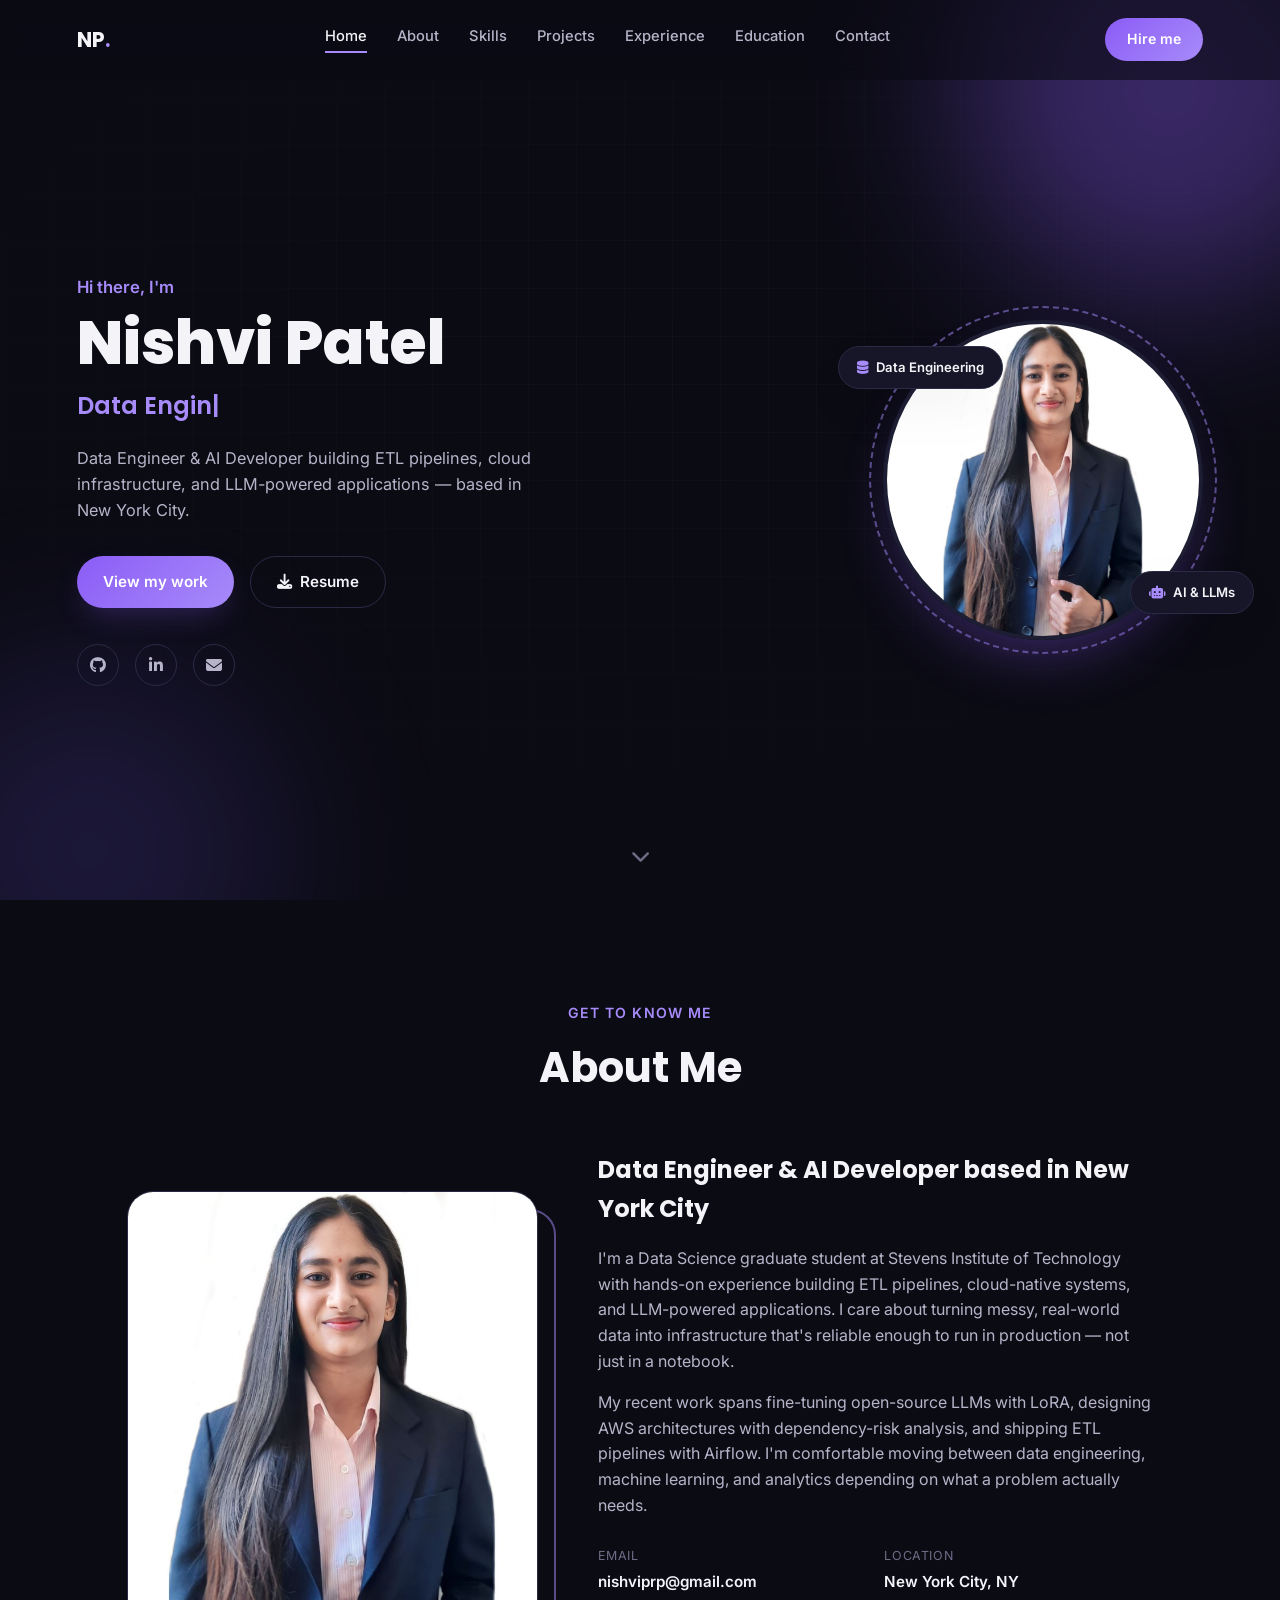
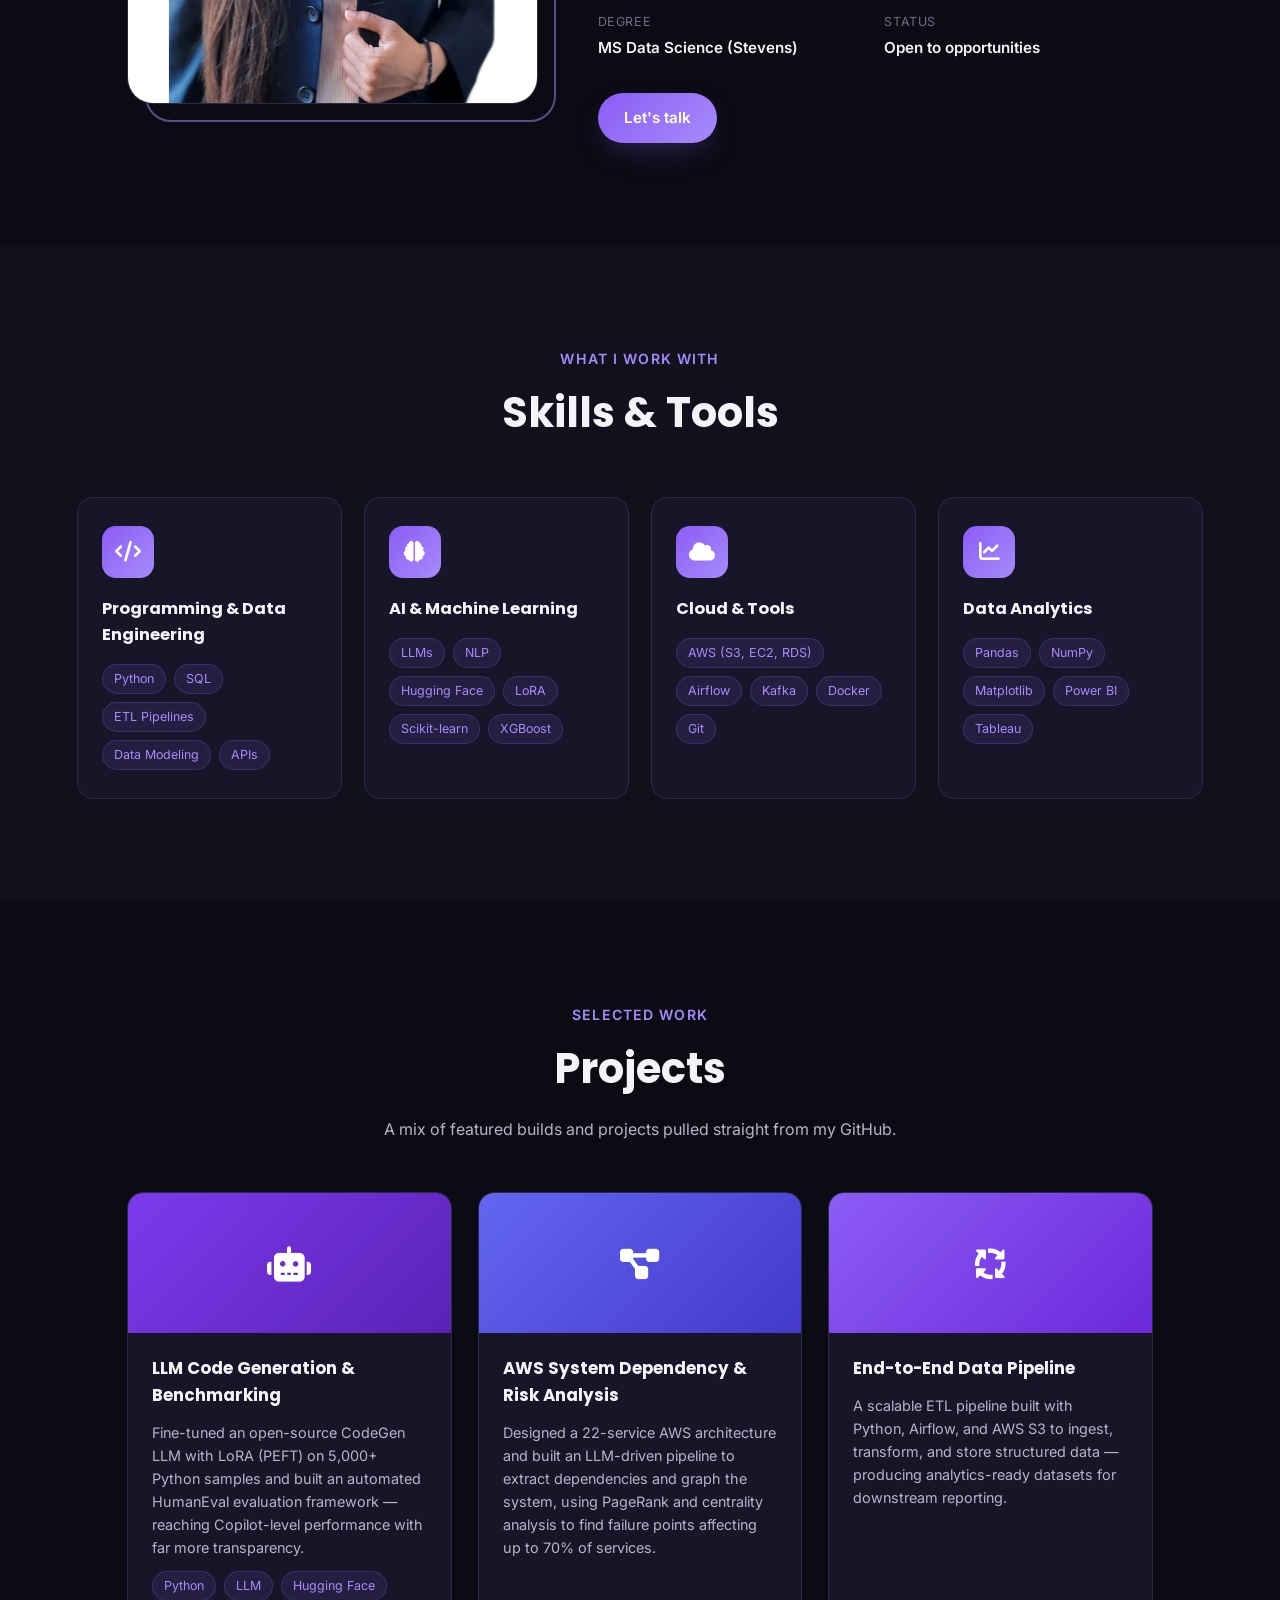
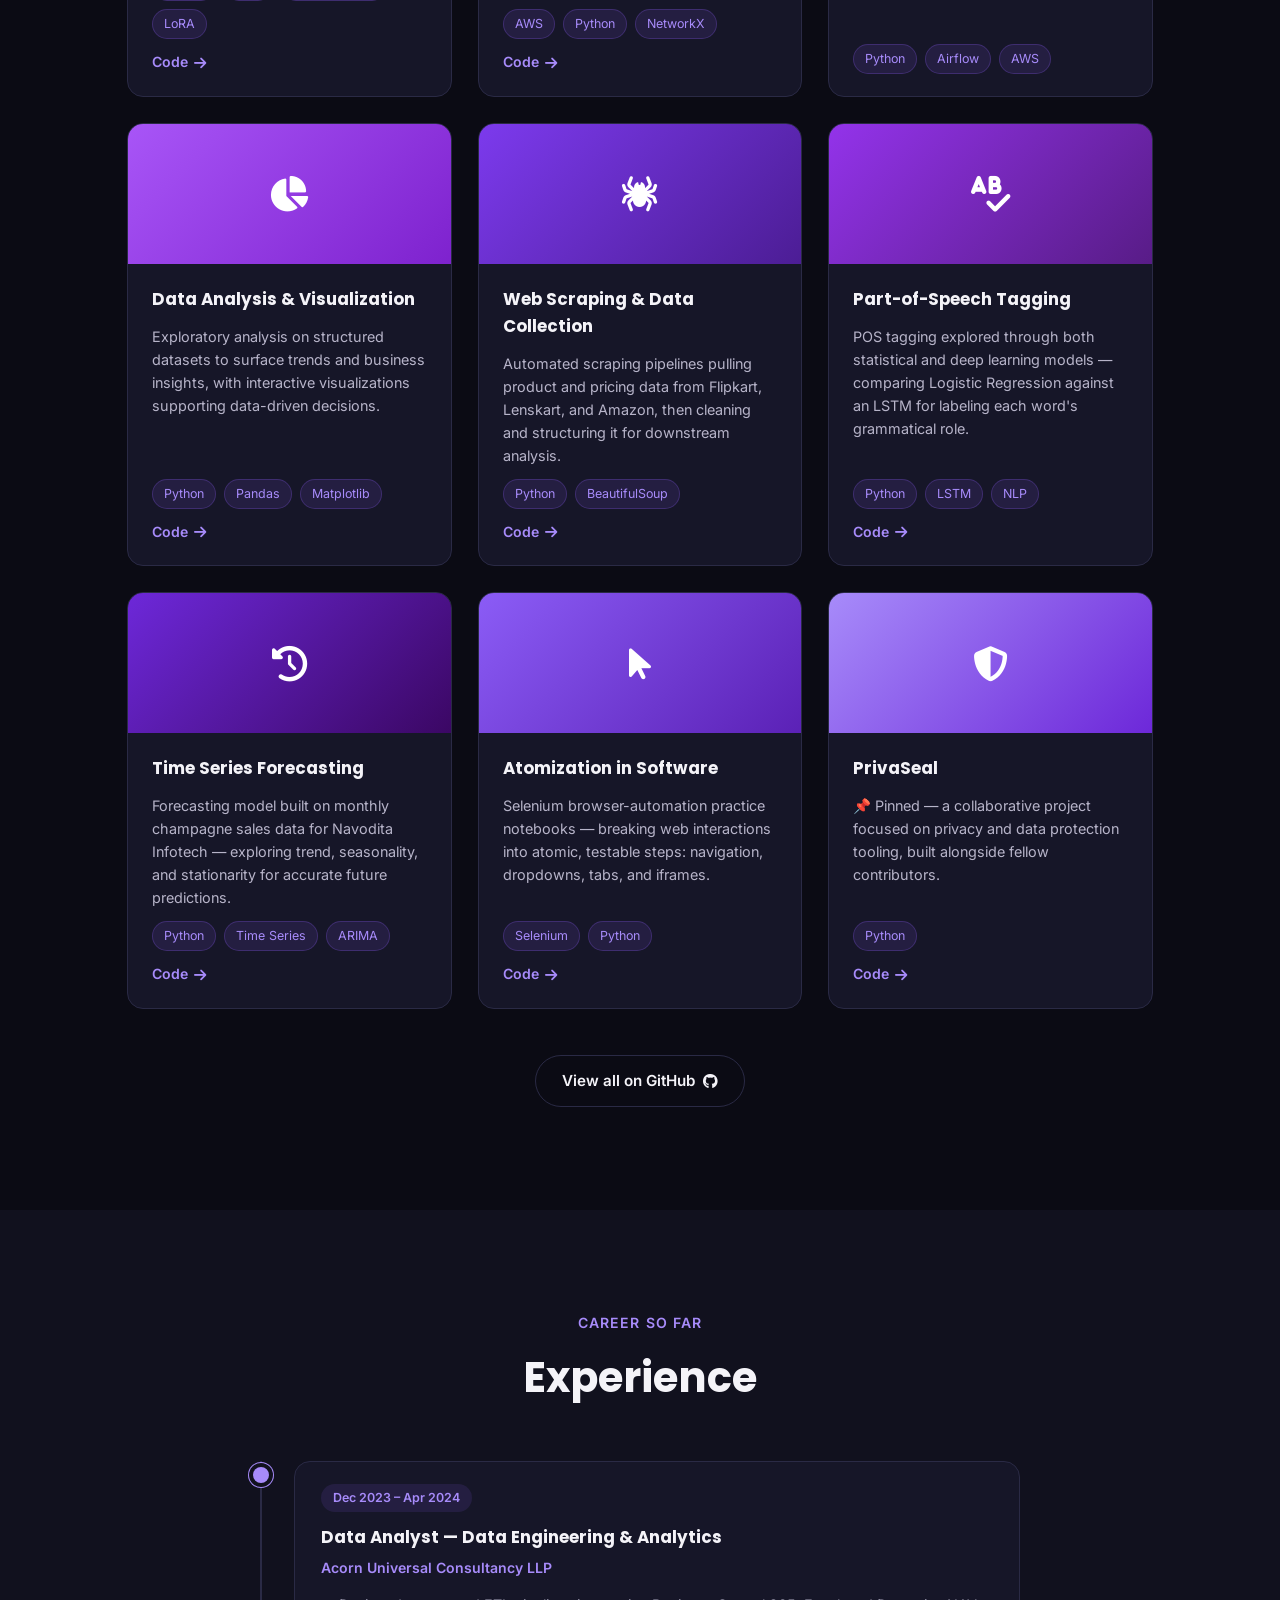
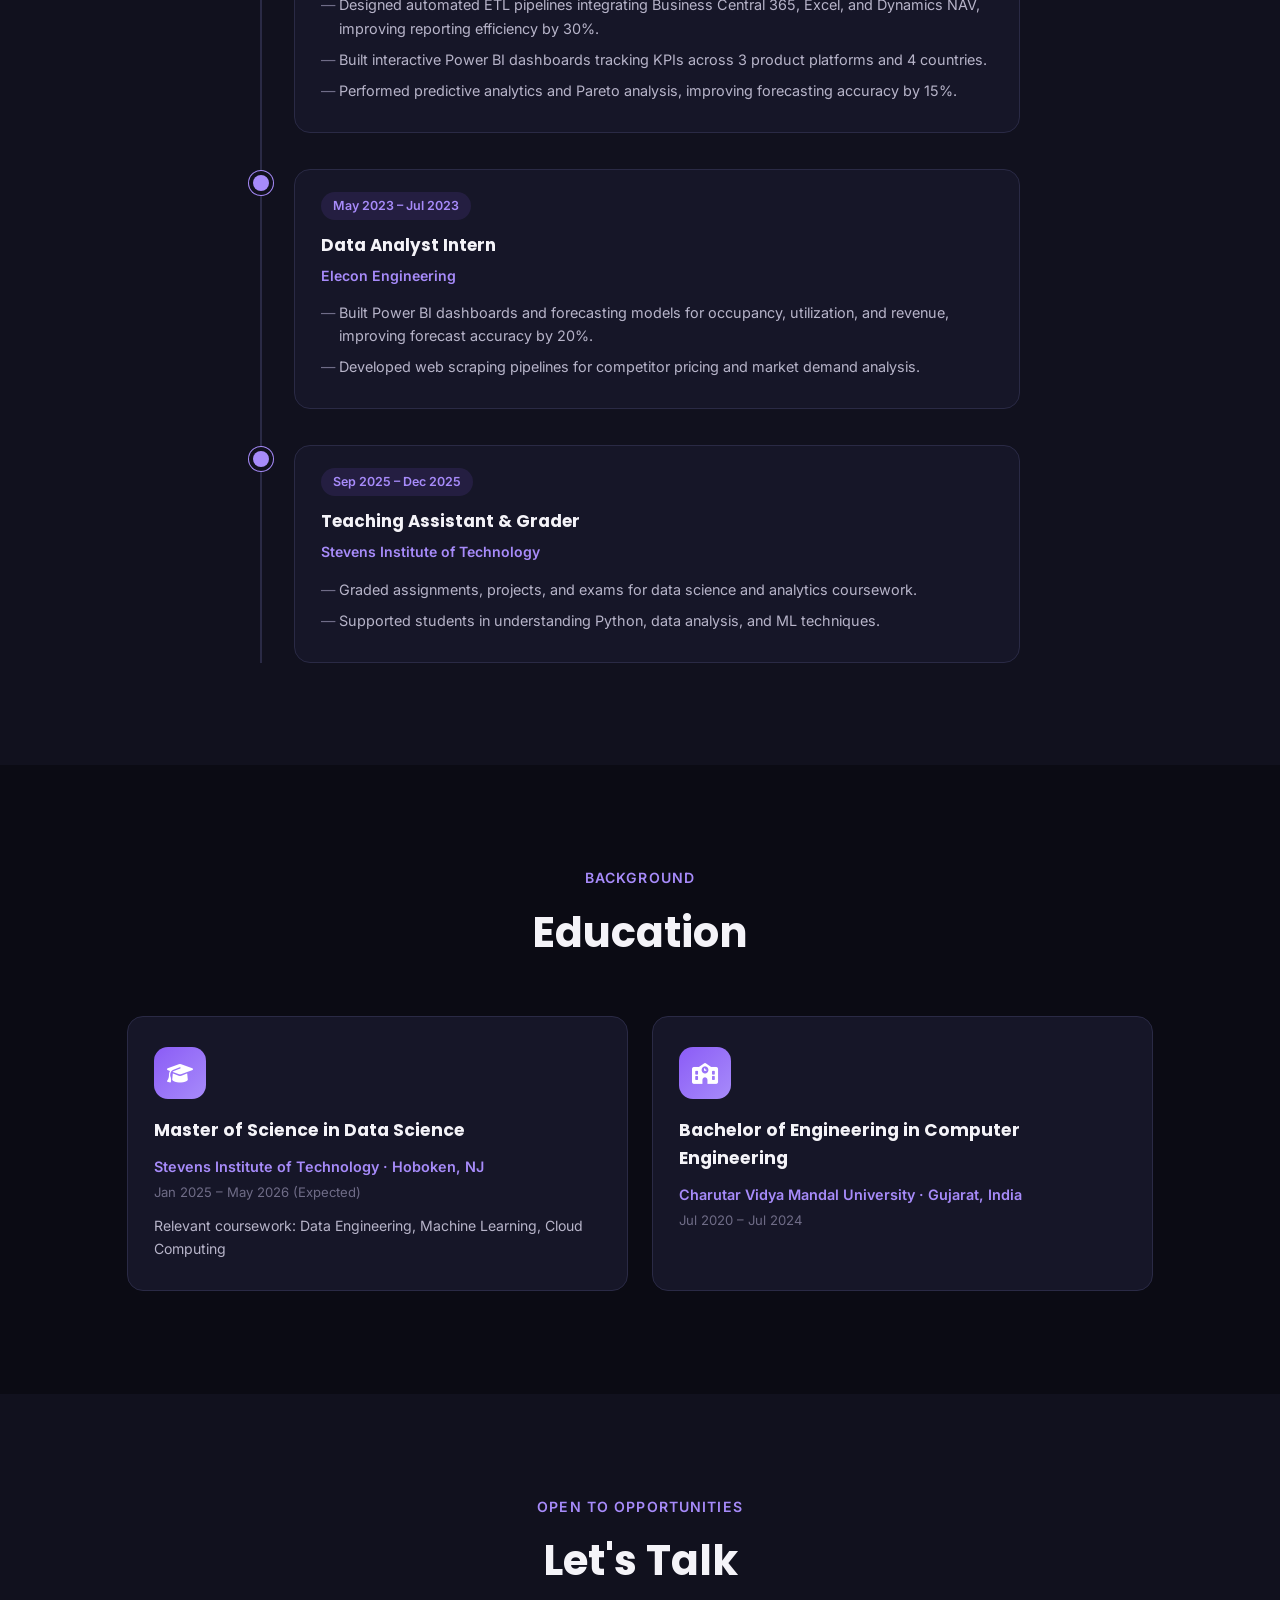
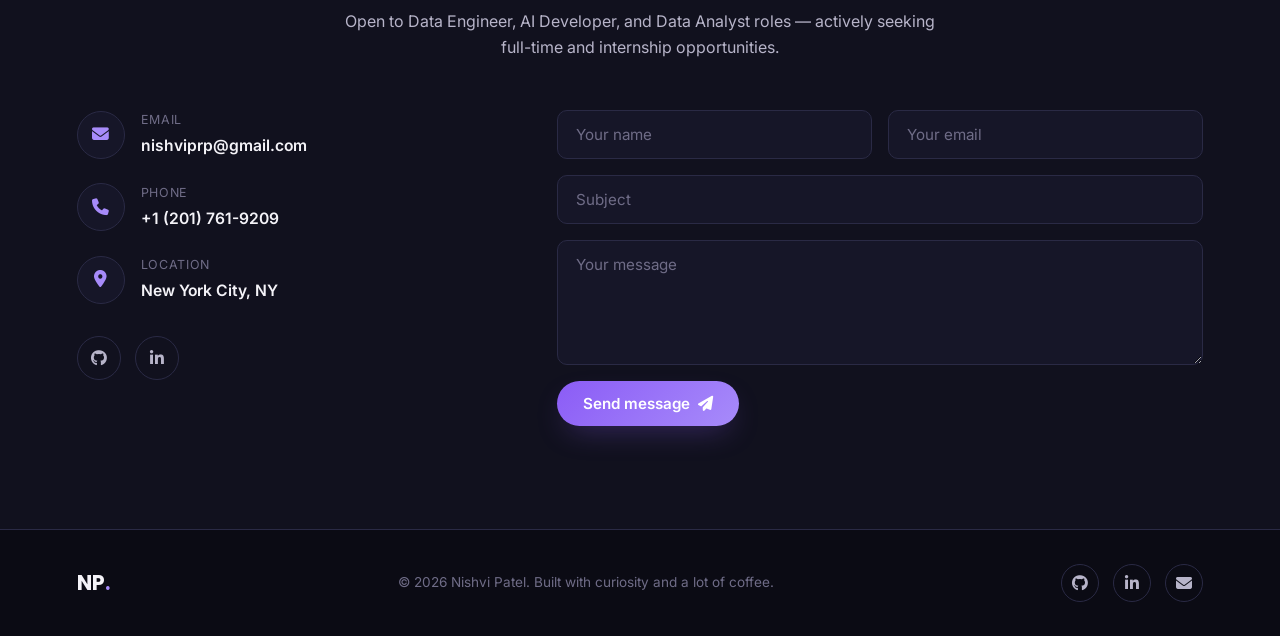
==== commit 73d59161: "Add files via upload" ====
--- a/index.html
+++ b/index.html
@@ -3,357 +3,378 @@
 <head>
 <meta charset="UTF-8">
 <meta name="viewport" content="width=device-width, initial-scale=1.0">
-<title>Nishvi Patel | Data Engineer · AI Developer</title>
+<title>Nishvi Patel | Data Engineer & AI Developer</title>
 <meta name="description" content="Portfolio of Nishvi Patel, Data Engineer and AI Developer specializing in ETL pipelines, LLM applications, cloud systems, and data engineering.">
 <link rel="preconnect" href="https://fonts.googleapis.com">
-<link href="https://fonts.googleapis.com/css2?family=Space+Grotesk:wght@500;600;700&family=Inter:wght@400;500;600;700&family=JetBrains+Mono:wght@400;500;600&display=swap" rel="stylesheet">
+<link href="https://fonts.googleapis.com/css2?family=Poppins:wght@400;500;600;700;800&family=Inter:wght@400;500;600;700&display=swap" rel="stylesheet">
+<link rel="stylesheet" href="https://cdnjs.cloudflare.com/ajax/libs/font-awesome/6.5.1/css/all.min.css">
 <link rel="stylesheet" href="style.css">
 </head>
 <body>
 
-<!-- ================= INTRO OVERLAY ================= -->
-<div id="intro-overlay">
-  <div class="intro-stage">
-    <div class="avatar-wrap" id="avatarWrap">
-      <svg class="avatar-svg" viewBox="0 0 240 240" id="avatarSvg">
-        <defs>
-          <radialGradient id="glow" cx="50%" cy="40%" r="65%">
-            <stop offset="0%" stop-color="#5EE6C5" stop-opacity="0.35"/>
-            <stop offset="100%" stop-color="#5EE6C5" stop-opacity="0"/>
-          </radialGradient>
-        </defs>
-        <circle cx="120" cy="120" r="110" fill="url(#glow)"/>
-        <!-- hair back -->
-        <path d="M58 118c0-44 28-78 62-78s62 34 62 78c0 8-2 16-4 22h-12c2-30-10-58-46-58s-48 28-46 58H62c-2-6-4-14-4-22z" fill="#3A2B4D"/>
-        <!-- neck -->
-        <rect x="104" y="150" width="32" height="26" rx="10" fill="#F2C29B"/>
-        <!-- face -->
-        <ellipse cx="120" cy="132" rx="46" ry="50" fill="#F7CBA4"/>
-        <!-- ears -->
-        <ellipse cx="72" cy="134" rx="7" ry="10" fill="#F2C29B"/>
-        <ellipse cx="168" cy="134" rx="7" ry="10" fill="#F2C29B"/>
-        <!-- hair front sweep -->
-        <path d="M60 120c-2-46 26-82 60-82 36 0 62 36 60 82-6-10-16-16-28-16-8 0-14 4-20 4-10 0-14-10-26-10-10 0-14 8-22 10-10 2-18-2-24 12z" fill="#473258"/>
-        <path d="M76 96c6-18 22-30 44-30 20 0 36 12 42 28-10 8-22-6-40-6-16 0-30 14-46 8z" fill="#3A2B4D"/>
-        <!-- side strands -->
-        <path d="M66 118c-4 22-2 46 6 64-10-4-18-16-18-34 0-12 4-22 12-30z" fill="#3A2B4D"/>
-        <path d="M174 118c4 22 2 46-6 64 10-4 18-16 18-34 0-12-4-22-12-30z" fill="#3A2B4D"/>
-        <!-- blush -->
-        <ellipse cx="98" cy="146" rx="7" ry="4.5" fill="#FF9C8A" opacity="0.55"/>
-        <ellipse cx="142" cy="146" rx="7" ry="4.5" fill="#FF9C8A" opacity="0.55"/>
-        <!-- eyebrows -->
-        <path d="M92 118c5-4 14-4 19-1" stroke="#3A2B4D" stroke-width="3.2" fill="none" stroke-linecap="round"/>
-        <path d="M129 117c5-3 14-3 19 1" stroke="#3A2B4D" stroke-width="3.2" fill="none" stroke-linecap="round"/>
-        <!-- eyes group (blinking target) -->
-        <g id="eyes">
-          <ellipse cx="101" cy="130" rx="6.5" ry="8" fill="#2B2233"/>
-          <ellipse cx="139" cy="130" rx="6.5" ry="8" fill="#2B2233"/>
-          <circle cx="103.4" cy="127" r="1.8" fill="#fff"/>
-          <circle cx="141.4" cy="127" r="1.8" fill="#fff"/>
-        </g>
-        <!-- blink overlay -->
-        <g id="blink" opacity="0">
-          <path d="M94 130c4-3 11-3 15 0" stroke="#3A2B4D" stroke-width="3" fill="none" stroke-linecap="round"/>
-          <path d="M132 130c4-3 11-3 15 0" stroke="#3A2B4D" stroke-width="3" fill="none" stroke-linecap="round"/>
-        </g>
-        <!-- nose -->
-        <path d="M120 134c0 6-3 10-3 13 0 3 2 5 5 5" stroke="#E8AE82" stroke-width="2.4" fill="none" stroke-linecap="round"/>
-        <!-- mouth (talking target) -->
-        <g id="mouth">
-          <path id="mouthShape" d="M105 156c6 5 24 5 30 0" stroke="#A85B4E" stroke-width="3.4" fill="#A85B4E" fill-opacity="0" stroke-linecap="round"/>
-        </g>
-        <!-- collar / top -->
-        <path d="M88 176c10 14 54 14 64 0l8 28H80z" fill="#5EE6C5"/>
-        <path d="M104 176l16 14 16-14" stroke="#1A1523" stroke-width="2.5" fill="none" stroke-linecap="round" stroke-linejoin="round"/>
-        <!-- earrings -->
-        <circle cx="72" cy="146" r="2.6" fill="#FFD56B"/>
-        <circle cx="168" cy="146" r="2.6" fill="#FFD56B"/>
-      </svg>
-      <div class="sound-bars" id="soundBars" aria-hidden="true">
-        <span></span><span></span><span></span><span></span>
-      </div>
-    </div>
-
-    <div class="speech-card">
-      <div class="speech-dot-row"><span></span><span></span><span></span></div>
-      <p class="speech-text" id="speechText"></p>
-    </div>
-
-    <button class="skip-btn" id="skipIntro">Skip intro →</button>
-  </div>
+<div id="preloader">
+  <div class="loader-ring"></div>
 </div>
 
-<noscript>
-  <style>#intro-overlay{display:none;} #site{opacity:1 !important; visibility:visible !important; transform:none !important;}</style>
-</noscript>
-
-<!-- ================= MAIN SITE ================= -->
-<div id="site" class="site-hidden">
-
-  <header class="nav" id="siteNav">
-    <a class="brand" href="#intro-anchor">NP <span>Nishvi Patel</span></a>
-    <nav class="nav-links">
-      <a href="#about">About</a>
-      <a href="#projects">Projects</a>
-      <a href="#skills">Skills</a>
-      <a href="#experience">Experience</a>
-      <a href="#education">Education</a>
-      <a href="#contact">Contact</a>
-    </nav>
-    <a class="nav-cta" href="#contact">Let's talk</a>
-  </header>
-
-  <main>
-    <!-- HERO -->
-    <section class="hero" id="about">
-      <div class="hero-eyebrow"><span class="dot"></span> New York City · Data Engineering · AI Systems · Cloud</div>
-      <h1>I turn messy data into <span class="hl">pipelines that run themselves</span> — and ideas into AI that ships.</h1>
-      <p class="hero-sub">Data Engineer &amp; AI Developer building ETL pipelines, cloud infrastructure, and LLM-powered applications. Comfortable in Python, SQL, and AWS — focused on systems that are reliable in production, not just in notebooks.</p>
-      <div class="hero-actions">
-        <a href="#contact" class="btn btn-primary">Contact me</a>
-        <a href="#projects" class="btn btn-ghost">View projects</a>
-        <a href="Nishvi%20Patel%20Resume.pdf" class="btn btn-ghost" target="_blank" rel="noopener">Resume ↓</a>
-      </div>
-      <div class="hero-meta">
-        <span>🎓 MS in Data Science · Stevens Institute</span>
-        <span>🛠 Python · SQL · AWS · Airflow</span>
-      </div>
-    </section>
-
-    <!-- PROJECTS -->
-    <section class="section" id="projects">
-      <div class="section-head">
-        <p class="eyebrow">Selected &amp; pinned work</p>
-        <h2>Projects</h2>
-        <p class="section-sub">A mix of production-style builds from my portfolio and the projects currently pinned on my GitHub profile.</p>
-      </div>
-
-      <div class="project-grid">
-
-        <article class="project-card featured">
-          <div class="project-top">
-            <span class="project-tag">Featured</span>
-          </div>
-          <h3>LLM Code Generation &amp; Benchmarking System</h3>
-          <p>Fine-tuned an open-source CodeGen LLM with LoRA (PEFT) on 5,000+ Python samples and built an automated evaluation framework using HumanEval — reaching performance comparable to GitHub Copilot with far more transparency and control.</p>
-          <div class="chip-row">
-            <span class="chip">Python</span><span class="chip">LLM</span><span class="chip">Hugging Face</span><span class="chip">LoRA</span>
-          </div>
-          <a href="https://github.com/Nishviprp/CodeGen-LLM-Benchmarking-" target="_blank" rel="noopener" class="project-link">View code →</a>
-        </article>
-
-        <article class="project-card featured">
-          <div class="project-top">
-            <span class="project-tag">Featured</span>
-          </div>
-          <h3>AWS System Dependency &amp; Risk Analysis</h3>
-          <p>Designed a cloud-native architecture spanning 22 AWS services and built an LLM-driven pipeline to extract dependencies and graph the system. Used PageRank and centrality analysis to find failure points capable of taking down 70% of services.</p>
-          <div class="chip-row">
-            <span class="chip">AWS</span><span class="chip">Python</span><span class="chip">NetworkX</span><span class="chip">Graph Analysis</span>
-          </div>
-          <a href="https://github.com/Nishviprp/-AWS-Based-LMS-Risk-Dependency-Analysis" target="_blank" rel="noopener" class="project-link">View code →</a>
-        </article>
-
-        <article class="project-card">
-          <h3>End-to-End Data Pipeline</h3>
-          <p>A scalable ETL pipeline built with Python, Airflow, and AWS S3 to ingest, transform, and store structured data — producing analytics-ready datasets optimized for downstream reporting.</p>
-          <div class="chip-row">
-            <span class="chip">Python</span><span class="chip">Airflow</span><span class="chip">AWS</span><span class="chip">ETL</span>
-          </div>
-        </article>
-
-        <article class="project-card">
-          <h3>Data Analysis &amp; Visualization</h3>
-          <p>Exploratory data analysis on structured datasets to surface trends and business insights, paired with interactive visualizations that support data-driven decisions.</p>
-          <div class="chip-row">
-            <span class="chip">Python</span><span class="chip">Pandas</span><span class="chip">Matplotlib</span>
-          </div>
-          <a href="https://github.com/Nishviprp/Data-analysis" target="_blank" rel="noopener" class="project-link">View code →</a>
-        </article>
-
-        <article class="project-card">
-          <h3>Web Scraping &amp; Data Collection</h3>
-          <p>Automated scraping pipelines pulling product and pricing data from Flipkart, Lenskart, and Amazon, then cleaning and structuring it for downstream analysis.</p>
-          <div class="chip-row">
-            <span class="chip">Python</span><span class="chip">BeautifulSoup</span><span class="chip">ETL</span>
-          </div>
-          <a href="https://github.com/Nishviprp/Web-scraping" target="_blank" rel="noopener" class="project-link">View code →</a>
-        </article>
-
-        <article class="project-card">
-          <h3>Part-of-Speech Tagging</h3>
-          <p>POS tagging explored through both statistical and deep learning models — comparing Logistic Regression against an LSTM for labeling each word with its grammatical role.</p>
-          <div class="chip-row">
-            <span class="chip">Python</span><span class="chip">LSTM</span><span class="chip">NLP</span>
-          </div>
-          <a href="https://github.com/Nishviprp/Part-of-Speech-POS-tagging" target="_blank" rel="noopener" class="project-link">View code →</a>
-        </article>
-
-        <article class="project-card pinned">
-          <div class="project-top"><span class="project-tag pin">📌 Pinned</span></div>
-          <h3>PrivaSeal</h3>
-          <p>Collaborative project focused on privacy and data protection tooling, built alongside fellow contributors.</p>
-          <div class="chip-row"><span class="chip">Python</span></div>
-          <a href="https://github.com/koensantos/privaseal-project" target="_blank" rel="noopener" class="project-link">View code →</a>
-        </article>
-
-        <article class="project-card pinned">
-          <div class="project-top"><span class="project-tag pin">📌 Pinned</span></div>
-          <h3>BIA660 Final Project</h3>
-          <p>Final project for the Web Analytics (BIA 660) course, built collaboratively as part of coursework at Stevens.</p>
-          <div class="chip-row"><span class="chip">Jupyter Notebook</span></div>
-          <a href="https://github.com/SlinkySpace/BIA660_Final_Project" target="_blank" rel="noopener" class="project-link">View code →</a>
-        </article>
-
-        <article class="project-card pinned">
-          <div class="project-top"><span class="project-tag pin">📌 Pinned</span></div>
-          <h3>Atomization in Software</h3>
-          <p>Selenium browser-automation practice notebooks — breaking web interactions into atomic, testable steps: navigation, dropdowns, tabs, and iframes.</p>
-          <div class="chip-row"><span class="chip">Selenium</span><span class="chip">Python</span></div>
-          <a href="https://github.com/Nishviprp/Atomization-in-software" target="_blank" rel="noopener" class="project-link">View code →</a>
-        </article>
-
-        <article class="project-card pinned">
-          <div class="project-top"><span class="project-tag pin">📌 Pinned</span></div>
-          <h3>FinSight</h3>
-          <p>A Python project exploring financial data and insight generation. ⭐ Starred by the community.</p>
-          <div class="chip-row"><span class="chip">Python</span></div>
-          <a href="https://github.com/Nishviprp/finsight" target="_blank" rel="noopener" class="project-link">View code →</a>
-        </article>
-
-      </div>
-    </section>
-
-    <!-- SKILLS -->
-    <section class="section" id="skills">
-      <div class="section-head">
-        <p class="eyebrow">Toolbox</p>
-        <h2>Skills &amp; Tools</h2>
-        <p class="section-sub">Technical expertise across data engineering, AI systems, cloud infrastructure, and analytics.</p>
-      </div>
-      <div class="skills-grid">
-        <div class="skill-card">
-          <h4>Programming &amp; Data Engineering</h4>
-          <ul><li>Python, SQL</li><li>ETL Pipelines, Data Modeling</li><li>Data Cleaning &amp; Transformation</li><li>APIs, Data Integration</li></ul>
-        </div>
-        <div class="skill-card">
-          <h4>AI &amp; Machine Learning</h4>
-          <ul><li>LLMs, NLP</li><li>Hugging Face, LoRA</li><li>Scikit-learn, XGBoost</li><li>Forecasting (ARIMA, LSTM)</li></ul>
-        </div>
-        <div class="skill-card">
-          <h4>Cloud &amp; Tools</h4>
-          <ul><li>AWS (S3, EC2, RDS)</li><li>Airflow, Kafka</li><li>Docker, Git</li><li>Data Pipelines</li></ul>
-        </div>
-        <div class="skill-card">
-          <h4>Data Analytics</h4>
-          <ul><li>Pandas, NumPy</li><li>Matplotlib</li><li>Power BI, Tableau</li><li>Data Visualization</li></ul>
-        </div>
-      </div>
-    </section>
-
-    <!-- EXPERIENCE -->
-    <section class="section" id="experience">
-      <div class="section-head">
-        <p class="eyebrow">Career so far</p>
-        <h2>Experience</h2>
-        <p class="section-sub">Real-world business and cloud environments across data engineering, analytics, and teaching.</p>
-      </div>
-      <div class="timeline">
-        <div class="timeline-item">
-          <div class="timeline-date">Dec 2023 – Apr 2024</div>
-          <div class="timeline-body">
-            <h4>Data Analyst — Data Engineering &amp; Analytics</h4>
-            <p class="timeline-org">Acorn Universal Consultancy LLP</p>
-            <ul>
-              <li>Designed automated ETL pipelines integrating Business Central 365, Excel, and Dynamics NAV, improving reporting efficiency by 30%.</li>
-              <li>Built interactive Power BI dashboards tracking KPIs across 3 product platforms and 4 countries.</li>
-              <li>Performed predictive analytics and Pareto analysis, improving forecasting accuracy by 15%.</li>
-              <li>Optimized data workflows, reducing manual effort and improving data accessibility across teams.</li>
-            </ul>
-          </div>
-        </div>
-        <div class="timeline-item">
-          <div class="timeline-date">May 2023 – Jul 2023</div>
-          <div class="timeline-body">
-            <h4>Data Analyst Intern</h4>
-            <p class="timeline-org">Elecon Engineering</p>
-            <ul>
-              <li>Built Power BI dashboards and forecasting models for occupancy, utilization, and revenue, improving forecast accuracy by 20%.</li>
-              <li>Developed web scraping pipelines for competitor pricing and market demand analysis.</li>
-              <li>Cleaned and integrated data from multiple sources to support business insights and planning.</li>
-            </ul>
-          </div>
-        </div>
-        <div class="timeline-item">
-          <div class="timeline-date">Sep 2025 – Dec 2025</div>
-          <div class="timeline-body">
-            <h4>Teaching Assistant &amp; Grader</h4>
-            <p class="timeline-org">Stevens Institute of Technology</p>
-            <ul>
-              <li>Graded assignments, projects, and exams for data science and analytics coursework.</li>
-              <li>Supported students in understanding Python, data analysis, and ML techniques.</li>
-              <li>Streamlined grading workflows and maintained evaluation consistency with instructors.</li>
-            </ul>
-          </div>
-        </div>
-      </div>
-    </section>
-
-    <!-- EDUCATION -->
-    <section class="section" id="education">
-      <div class="section-head">
-        <p class="eyebrow">Background</p>
-        <h2>Education</h2>
-      </div>
-      <div class="edu-grid">
-        <div class="edu-card">
-          <h4>Master of Science in Data Science</h4>
-          <p class="edu-org">Stevens Institute of Technology · Hoboken, NJ</p>
-          <p class="edu-date">Jan 2025 – May 2026 (Expected)</p>
-          <p class="edu-note">Relevant coursework: Data Engineering, Machine Learning, Cloud Computing</p>
-        </div>
-        <div class="edu-card">
-          <h4>Bachelor of Engineering in Computer Engineering</h4>
-          <p class="edu-org">Charutar Vidya Mandal University · Gujarat, India</p>
-          <p class="edu-date">Jul 2020 – Jul 2024</p>
-        </div>
-      </div>
-    </section>
-
-    <!-- CONTACT -->
-    <section class="section contact-section" id="contact">
-      <div class="section-head">
-        <p class="eyebrow">Open to opportunities</p>
-        <h2>Let's talk</h2>
-        <p class="section-sub">Open to Data Engineer, AI Developer, and Data Analyst roles — actively seeking full-time and internship opportunities.</p>
-      </div>
-      <div class="contact-grid">
-        <div class="contact-info">
-          <a href="mailto:nishviprp@gmail.com">📧 nishviprp@gmail.com</a>
-          <a href="tel:+12017619209">📱 +1 (201) 761-9209</a>
-          <a href="https://www.linkedin.com/in/nishvi-patel-9186a4219" target="_blank" rel="noopener">💼 linkedin.com/in/nishvi-patel-9186a4219</a>
-          <a href="https://github.com/Nishviprp" target="_blank" rel="noopener">💻 github.com/Nishviprp</a>
-          <span class="contact-loc">📍 New York City, NY</span>
-        </div>
-        <form class="contact-form" action="https://formsubmit.co/nishviprp@gmail.com" method="POST">
-          <input type="text" name="name" placeholder="Your name" required>
-          <input type="email" name="email" placeholder="Your email" required>
-          <textarea name="message" placeholder="Your message" rows="4" required></textarea>
-          <button type="submit" class="btn btn-primary">Send message</button>
-        </form>
-      </div>
-    </section>
-  </main>
-
-  <footer class="site-footer">
-    <p>© <span id="year"></span> Nishvi Patel · Data Engineer | AI Developer</p>
-    <div class="footer-links">
-      <a href="mailto:nishviprp@gmail.com">Email</a>
-      <a href="https://www.linkedin.com/in/nishvi-patel-9186a4219" target="_blank" rel="noopener">LinkedIn</a>
-      <a href="https://github.com/Nishviprp" target="_blank" rel="noopener">GitHub</a>
-    </div>
-  </footer>
-</div>
+<!-- ============ NAV ============ -->
+<header class="navbar" id="navbar">
+  <a href="#home" class="logo">NP<span>.</span></a>
+  <nav class="nav-menu" id="navMenu">
+    <a href="#home" class="active">Home</a>
+    <a href="#about">About</a>
+    <a href="#skills">Skills</a>
+    <a href="#projects">Projects</a>
+    <a href="#experience">Experience</a>
+    <a href="#education">Education</a>
+    <a href="#contact">Contact</a>
+  </nav>
+  <a href="#contact" class="nav-btn">Hire me</a>
+  <button class="hamburger" id="hamburger" aria-label="Toggle menu">
+    <span></span><span></span><span></span>
+  </button>
+</header>
+
+<!-- ============ HERO ============ -->
+<section class="hero" id="home">
+  <div class="hero-bg">
+    <div class="blob blob-1"></div>
+    <div class="blob blob-2"></div>
+    <div class="grid-overlay"></div>
+  </div>
+
+  <div class="hero-inner">
+    <div class="hero-text">
+      <p class="hero-greet reveal-up">Hi there, I'm</p>
+      <h1 class="hero-name reveal-up delay-1">Nishvi Patel</h1>
+      <h2 class="hero-role reveal-up delay-2">
+        <span id="typedRole"></span><span class="type-cursor">|</span>
+      </h2>
+      <p class="hero-desc reveal-up delay-3">
+        Data Engineer &amp; AI Developer building ETL pipelines, cloud infrastructure,
+        and LLM-powered applications — based in New York City.
+      </p>
+      <div class="hero-actions reveal-up delay-4">
+        <a href="#projects" class="btn btn-solid">View my work</a>
+        <a href="Nishvi%20Patel%20Resume.pdf" target="_blank" rel="noopener" class="btn btn-outline">
+          <i class="fa-solid fa-download"></i> Resume
+        </a>
+      </div>
+      <div class="hero-socials reveal-up delay-5">
+        <a href="https://github.com/Nishviprp" target="_blank" rel="noopener" aria-label="GitHub"><i class="fa-brands fa-github"></i></a>
+        <a href="https://www.linkedin.com/in/nishvi-patel-9186a4219" target="_blank" rel="noopener" aria-label="LinkedIn"><i class="fa-brands fa-linkedin-in"></i></a>
+        <a href="mailto:nishviprp@gmail.com" aria-label="Email"><i class="fa-solid fa-envelope"></i></a>
+      </div>
+    </div>
+
+    <div class="hero-photo reveal-up delay-2">
+      <div class="photo-ring"></div>
+      <img src="nishvi.jpg" alt="Nishvi Patel">
+      <div class="float-card float-card-1"><i class="fa-solid fa-database"></i> Data Engineering</div>
+      <div class="float-card float-card-2"><i class="fa-solid fa-robot"></i> AI &amp; LLMs</div>
+    </div>
+  </div>
+
+  <a href="#about" class="scroll-down" aria-label="Scroll down">
+    <i class="fa-solid fa-chevron-down"></i>
+  </a>
+</section>
+
+<!-- ============ ABOUT ============ -->
+<section class="section" id="about">
+  <p class="section-tag reveal-up">Get to know me</p>
+  <h2 class="section-title reveal-up">About Me</h2>
+
+  <div class="about-grid">
+    <div class="about-img reveal-up">
+      <img src="nishvi.jpg" alt="Nishvi Patel portrait">
+      <div class="about-img-accent"></div>
+    </div>
+    <div class="about-content reveal-up delay-1">
+      <h3>Data Engineer &amp; AI Developer based in New York City</h3>
+      <p>
+        I'm a Data Science graduate student at Stevens Institute of Technology with hands-on
+        experience building ETL pipelines, cloud-native systems, and LLM-powered applications.
+        I care about turning messy, real-world data into infrastructure that's reliable enough
+        to run in production — not just in a notebook.
+      </p>
+      <p>
+        My recent work spans fine-tuning open-source LLMs with LoRA, designing AWS architectures
+        with dependency-risk analysis, and shipping ETL pipelines with Airflow. I'm comfortable
+        moving between data engineering, machine learning, and analytics depending on what a
+        problem actually needs.
+      </p>
+      <div class="about-info-grid">
+        <div><span class="label">Email</span><span class="value">nishviprp@gmail.com</span></div>
+        <div><span class="label">Location</span><span class="value">New York City, NY</span></div>
+        <div><span class="label">Degree</span><span class="value">MS Data Science (Stevens)</span></div>
+        <div><span class="label">Status</span><span class="value">Open to opportunities</span></div>
+      </div>
+      <a href="#contact" class="btn btn-solid">Let's talk</a>
+    </div>
+  </div>
+</section>
+
+<!-- ============ SKILLS ============ -->
+<section class="section section-alt" id="skills">
+  <p class="section-tag reveal-up">What I work with</p>
+  <h2 class="section-title reveal-up">Skills &amp; Tools</h2>
+
+  <div class="skills-grid">
+    <div class="skill-card reveal-up">
+      <div class="skill-icon"><i class="fa-solid fa-code"></i></div>
+      <h4>Programming &amp; Data Engineering</h4>
+      <div class="tag-row">
+        <span>Python</span><span>SQL</span><span>ETL Pipelines</span><span>Data Modeling</span><span>APIs</span>
+      </div>
+    </div>
+    <div class="skill-card reveal-up delay-1">
+      <div class="skill-icon"><i class="fa-solid fa-brain"></i></div>
+      <h4>AI &amp; Machine Learning</h4>
+      <div class="tag-row">
+        <span>LLMs</span><span>NLP</span><span>Hugging Face</span><span>LoRA</span><span>Scikit-learn</span><span>XGBoost</span>
+      </div>
+    </div>
+    <div class="skill-card reveal-up delay-2">
+      <div class="skill-icon"><i class="fa-solid fa-cloud"></i></div>
+      <h4>Cloud &amp; Tools</h4>
+      <div class="tag-row">
+        <span>AWS (S3, EC2, RDS)</span><span>Airflow</span><span>Kafka</span><span>Docker</span><span>Git</span>
+      </div>
+    </div>
+    <div class="skill-card reveal-up delay-3">
+      <div class="skill-icon"><i class="fa-solid fa-chart-line"></i></div>
+      <h4>Data Analytics</h4>
+      <div class="tag-row">
+        <span>Pandas</span><span>NumPy</span><span>Matplotlib</span><span>Power BI</span><span>Tableau</span>
+      </div>
+    </div>
+  </div>
+</section>
+
+<!-- ============ PROJECTS ============ -->
+<section class="section" id="projects">
+  <p class="section-tag reveal-up">Selected work</p>
+  <h2 class="section-title reveal-up">Projects</h2>
+  <p class="section-sub reveal-up">A mix of featured builds and projects pulled straight from my GitHub.</p>
+
+  <div class="project-grid">
+
+    <article class="project-card reveal-up">
+      <div class="project-thumb thumb-1"><i class="fa-solid fa-robot"></i></div>
+      <div class="project-body">
+        <h4>LLM Code Generation &amp; Benchmarking</h4>
+        <p>Fine-tuned an open-source CodeGen LLM with LoRA (PEFT) on 5,000+ Python samples and built an automated HumanEval evaluation framework — reaching Copilot-level performance with far more transparency.</p>
+        <div class="tag-row"><span>Python</span><span>LLM</span><span>Hugging Face</span><span>LoRA</span></div>
+        <a href="https://github.com/Nishviprp/CodeGen-LLM-Benchmarking-" target="_blank" rel="noopener" class="card-link">Code <i class="fa-solid fa-arrow-right"></i></a>
+      </div>
+    </article>
+
+    <article class="project-card reveal-up delay-1">
+      <div class="project-thumb thumb-2"><i class="fa-solid fa-diagram-project"></i></div>
+      <div class="project-body">
+        <h4>AWS System Dependency &amp; Risk Analysis</h4>
+        <p>Designed a 22-service AWS architecture and built an LLM-driven pipeline to extract dependencies and graph the system, using PageRank and centrality analysis to find failure points affecting up to 70% of services.</p>
+        <div class="tag-row"><span>AWS</span><span>Python</span><span>NetworkX</span></div>
+        <a href="https://github.com/Nishviprp/-AWS-Based-LMS-Risk-Dependency-Analysis" target="_blank" rel="noopener" class="card-link">Code <i class="fa-solid fa-arrow-right"></i></a>
+      </div>
+    </article>
+
+    <article class="project-card reveal-up delay-2">
+      <div class="project-thumb thumb-3"><i class="fa-solid fa-arrows-spin"></i></div>
+      <div class="project-body">
+        <h4>End-to-End Data Pipeline</h4>
+        <p>A scalable ETL pipeline built with Python, Airflow, and AWS S3 to ingest, transform, and store structured data — producing analytics-ready datasets for downstream reporting.</p>
+        <div class="tag-row"><span>Python</span><span>Airflow</span><span>AWS</span></div>
+      </div>
+    </article>
+
+    <article class="project-card reveal-up">
+      <div class="project-thumb thumb-4"><i class="fa-solid fa-chart-pie"></i></div>
+      <div class="project-body">
+        <h4>Data Analysis &amp; Visualization</h4>
+        <p>Exploratory analysis on structured datasets to surface trends and business insights, with interactive visualizations supporting data-driven decisions.</p>
+        <div class="tag-row"><span>Python</span><span>Pandas</span><span>Matplotlib</span></div>
+        <a href="https://github.com/Nishviprp/Data-analysis" target="_blank" rel="noopener" class="card-link">Code <i class="fa-solid fa-arrow-right"></i></a>
+      </div>
+    </article>
+
+    <article class="project-card reveal-up delay-1">
+      <div class="project-thumb thumb-5"><i class="fa-solid fa-spider"></i></div>
+      <div class="project-body">
+        <h4>Web Scraping &amp; Data Collection</h4>
+        <p>Automated scraping pipelines pulling product and pricing data from Flipkart, Lenskart, and Amazon, then cleaning and structuring it for downstream analysis.</p>
+        <div class="tag-row"><span>Python</span><span>BeautifulSoup</span></div>
+        <a href="https://github.com/Nishviprp/Web-scraping" target="_blank" rel="noopener" class="card-link">Code <i class="fa-solid fa-arrow-right"></i></a>
+      </div>
+    </article>
+
+    <article class="project-card reveal-up delay-2">
+      <div class="project-thumb thumb-6"><i class="fa-solid fa-spell-check"></i></div>
+      <div class="project-body">
+        <h4>Part-of-Speech Tagging</h4>
+        <p>POS tagging explored through both statistical and deep learning models — comparing Logistic Regression against an LSTM for labeling each word's grammatical role.</p>
+        <div class="tag-row"><span>Python</span><span>LSTM</span><span>NLP</span></div>
+        <a href="https://github.com/Nishviprp/Part-of-Speech-POS-tagging" target="_blank" rel="noopener" class="card-link">Code <i class="fa-solid fa-arrow-right"></i></a>
+      </div>
+    </article>
+
+    <article class="project-card reveal-up">
+      <div class="project-thumb thumb-7"><i class="fa-solid fa-clock-rotate-left"></i></div>
+      <div class="project-body">
+        <h4>Time Series Forecasting</h4>
+        <p>Forecasting model built on monthly champagne sales data for Navodita Infotech — exploring trend, seasonality, and stationarity for accurate future predictions.</p>
+        <div class="tag-row"><span>Python</span><span>Time Series</span><span>ARIMA</span></div>
+        <a href="https://github.com/Nishviprp/Navodita-Infotech" target="_blank" rel="noopener" class="card-link">Code <i class="fa-solid fa-arrow-right"></i></a>
+      </div>
+    </article>
+
+    <article class="project-card reveal-up delay-1">
+      <div class="project-thumb thumb-8"><i class="fa-solid fa-mouse-pointer"></i></div>
+      <div class="project-body">
+        <h4>Atomization in Software</h4>
+        <p>Selenium browser-automation practice notebooks — breaking web interactions into atomic, testable steps: navigation, dropdowns, tabs, and iframes.</p>
+        <div class="tag-row"><span>Selenium</span><span>Python</span></div>
+        <a href="https://github.com/Nishviprp/Atomization-in-software" target="_blank" rel="noopener" class="card-link">Code <i class="fa-solid fa-arrow-right"></i></a>
+      </div>
+    </article>
+
+    <article class="project-card reveal-up delay-2">
+      <div class="project-thumb thumb-9"><i class="fa-solid fa-shield-halved"></i></div>
+      <div class="project-body">
+        <h4>PrivaSeal</h4>
+        <p>📌 Pinned — a collaborative project focused on privacy and data protection tooling, built alongside fellow contributors.</p>
+        <div class="tag-row"><span>Python</span></div>
+        <a href="https://github.com/koensantos/privaseal-project" target="_blank" rel="noopener" class="card-link">Code <i class="fa-solid fa-arrow-right"></i></a>
+      </div>
+    </article>
+
+  </div>
+
+  <div class="projects-more reveal-up">
+    <a href="https://github.com/Nishviprp?tab=repositories" target="_blank" rel="noopener" class="btn btn-outline">
+      View all on GitHub <i class="fa-brands fa-github"></i>
+    </a>
+  </div>
+</section>
+
+<!-- ============ EXPERIENCE ============ -->
+<section class="section section-alt" id="experience">
+  <p class="section-tag reveal-up">Career so far</p>
+  <h2 class="section-title reveal-up">Experience</h2>
+
+  <div class="timeline">
+    <div class="timeline-item reveal-up">
+      <div class="timeline-dot"></div>
+      <div class="timeline-card">
+        <span class="timeline-date">Dec 2023 – Apr 2024</span>
+        <h4>Data Analyst — Data Engineering &amp; Analytics</h4>
+        <p class="timeline-org">Acorn Universal Consultancy LLP</p>
+        <ul>
+          <li>Designed automated ETL pipelines integrating Business Central 365, Excel, and Dynamics NAV, improving reporting efficiency by 30%.</li>
+          <li>Built interactive Power BI dashboards tracking KPIs across 3 product platforms and 4 countries.</li>
+          <li>Performed predictive analytics and Pareto analysis, improving forecasting accuracy by 15%.</li>
+        </ul>
+      </div>
+    </div>
+    <div class="timeline-item reveal-up delay-1">
+      <div class="timeline-dot"></div>
+      <div class="timeline-card">
+        <span class="timeline-date">May 2023 – Jul 2023</span>
+        <h4>Data Analyst Intern</h4>
+        <p class="timeline-org">Elecon Engineering</p>
+        <ul>
+          <li>Built Power BI dashboards and forecasting models for occupancy, utilization, and revenue, improving forecast accuracy by 20%.</li>
+          <li>Developed web scraping pipelines for competitor pricing and market demand analysis.</li>
+        </ul>
+      </div>
+    </div>
+    <div class="timeline-item reveal-up delay-2">
+      <div class="timeline-dot"></div>
+      <div class="timeline-card">
+        <span class="timeline-date">Sep 2025 – Dec 2025</span>
+        <h4>Teaching Assistant &amp; Grader</h4>
+        <p class="timeline-org">Stevens Institute of Technology</p>
+        <ul>
+          <li>Graded assignments, projects, and exams for data science and analytics coursework.</li>
+          <li>Supported students in understanding Python, data analysis, and ML techniques.</li>
+        </ul>
+      </div>
+    </div>
+  </div>
+</section>
+
+<!-- ============ EDUCATION ============ -->
+<section class="section" id="education">
+  <p class="section-tag reveal-up">Background</p>
+  <h2 class="section-title reveal-up">Education</h2>
+
+  <div class="edu-grid">
+    <div class="edu-card reveal-up">
+      <div class="edu-icon"><i class="fa-solid fa-graduation-cap"></i></div>
+      <h4>Master of Science in Data Science</h4>
+      <p class="edu-org">Stevens Institute of Technology · Hoboken, NJ</p>
+      <p class="edu-date">Jan 2025 – May 2026 (Expected)</p>
+      <p class="edu-note">Relevant coursework: Data Engineering, Machine Learning, Cloud Computing</p>
+    </div>
+    <div class="edu-card reveal-up delay-1">
+      <div class="edu-icon"><i class="fa-solid fa-school"></i></div>
+      <h4>Bachelor of Engineering in Computer Engineering</h4>
+      <p class="edu-org">Charutar Vidya Mandal University · Gujarat, India</p>
+      <p class="edu-date">Jul 2020 – Jul 2024</p>
+    </div>
+  </div>
+</section>
+
+<!-- ============ CONTACT ============ -->
+<section class="section section-alt" id="contact">
+  <p class="section-tag reveal-up">Open to opportunities</p>
+  <h2 class="section-title reveal-up">Let's Talk</h2>
+  <p class="section-sub reveal-up">Open to Data Engineer, AI Developer, and Data Analyst roles — actively seeking full-time and internship opportunities.</p>
+
+  <div class="contact-grid">
+    <div class="contact-info reveal-up">
+      <div class="contact-item">
+        <div class="contact-icon"><i class="fa-solid fa-envelope"></i></div>
+        <div><span class="label">Email</span><a href="mailto:nishviprp@gmail.com">nishviprp@gmail.com</a></div>
+      </div>
+      <div class="contact-item">
+        <div class="contact-icon"><i class="fa-solid fa-phone"></i></div>
+        <div><span class="label">Phone</span><a href="tel:+12017619209">+1 (201) 761-9209</a></div>
+      </div>
+      <div class="contact-item">
+        <div class="contact-icon"><i class="fa-solid fa-location-dot"></i></div>
+        <div><span class="label">Location</span><span class="value">New York City, NY</span></div>
+      </div>
+      <div class="contact-socials">
+        <a href="https://github.com/Nishviprp" target="_blank" rel="noopener" aria-label="GitHub"><i class="fa-brands fa-github"></i></a>
+        <a href="https://www.linkedin.com/in/nishvi-patel-9186a4219" target="_blank" rel="noopener" aria-label="LinkedIn"><i class="fa-brands fa-linkedin-in"></i></a>
+      </div>
+    </div>
+
+    <form class="contact-form reveal-up delay-1" action="https://formsubmit.co/nishviprp@gmail.com" method="POST">
+      <div class="form-row">
+        <input type="text" name="name" placeholder="Your name" required>
+        <input type="email" name="email" placeholder="Your email" required>
+      </div>
+      <input type="text" name="subject" placeholder="Subject">
+      <textarea name="message" rows="5" placeholder="Your message" required></textarea>
+      <button type="submit" class="btn btn-solid">Send message <i class="fa-solid fa-paper-plane"></i></button>
+    </form>
+  </div>
+</section>
+
+<!-- ============ FOOTER ============ -->
+<footer class="footer">
+  <a href="#home" class="logo">NP<span>.</span></a>
+  <p>© <span id="year"></span> Nishvi Patel. Built with curiosity and a lot of coffee.</p>
+  <div class="footer-socials">
+    <a href="https://github.com/Nishviprp" target="_blank" rel="noopener" aria-label="GitHub"><i class="fa-brands fa-github"></i></a>
+    <a href="https://www.linkedin.com/in/nishvi-patel-9186a4219" target="_blank" rel="noopener" aria-label="LinkedIn"><i class="fa-brands fa-linkedin-in"></i></a>
+    <a href="mailto:nishviprp@gmail.com" aria-label="Email"><i class="fa-solid fa-envelope"></i></a>
+  </div>
+</footer>
+
+<a href="#home" class="back-to-top" id="backToTop" aria-label="Back to top"><i class="fa-solid fa-arrow-up"></i></a>
 
 <script src="script.js"></script>
 </body>
--- a/style.css
+++ b/style.css
@@ -1,605 +1,606 @@
 /* ============================================================
-   DESIGN TOKENS
+   TOKENS
    ============================================================ */
 :root{
-  --bg:        #1A1523;
-  --bg-soft:   #211A2C;
-  --surface:   #251D33;
-  --surface-2: #2D2440;
-  --border:    #3A3049;
-  --coral:     #FF6B5B;
-  --coral-dim: #E85A4B;
-  --mint:      #5EE6C5;
-  --mint-dim:  #46B89E;
-  --gold:      #FFD56B;
-  --text-hi:   #F5F0EA;
-  --text-mid:  #C9BFD6;
-  --text-low:  #8E80A0;
-
-  --font-display: 'Space Grotesk', sans-serif;
+  --bg:        #0B0B14;
+  --bg-alt:    #11111E;
+  --surface:   #161628;
+  --surface-2: #1D1D34;
+  --border:    #2A2A45;
+  --accent:    #8B5CF6;
+  --accent-2:  #A78BFA;
+  --accent-glow: rgba(139,92,246,0.35);
+  --text-hi:   #F4F3F8;
+  --text-mid:  #B7B4C9;
+  --text-low:  #6F6C87;
+
+  --font-display: 'Poppins', sans-serif;
   --font-body: 'Inter', sans-serif;
-  --font-mono: 'JetBrains Mono', monospace;
 
   --radius-sm: 10px;
   --radius-md: 16px;
-  --radius-lg: 28px;
-  --shadow-card: 0 18px 40px -16px rgba(0,0,0,0.55);
-}
-
-*{ box-sizing: border-box; }
-html{ scroll-behavior: smooth; }
-
+  --radius-lg: 26px;
+  --shadow: 0 20px 50px -20px rgba(0,0,0,0.6);
+  --transition: 0.3s ease;
+}
+
+*{ box-sizing:border-box; margin:0; padding:0; }
+html{ scroll-behavior:smooth; }
 body{
-  margin:0;
   background: var(--bg);
   color: var(--text-hi);
   font-family: var(--font-body);
-  line-height: 1.55;
-  -webkit-font-smoothing: antialiased;
-}
-
-a{ color: inherit; text-decoration:none; }
-ul{ margin:0; padding:0; list-style:none; }
-h1,h2,h3,h4{ font-family: var(--font-display); margin:0; }
-
-:focus-visible{
-  outline: 2px solid var(--mint);
-  outline-offset: 3px;
-  border-radius: 4px;
-}
+  line-height:1.6;
+  overflow-x:hidden;
+  -webkit-font-smoothing:antialiased;
+}
+a{ color:inherit; text-decoration:none; }
+ul{ list-style:none; }
+img{ max-width:100%; display:block; }
+h1,h2,h3,h4{ font-family: var(--font-display); }
+
+:focus-visible{ outline:2px solid var(--accent-2); outline-offset:3px; border-radius:4px; }
 
 @media (prefers-reduced-motion: reduce){
-  *{ animation-duration: 0.001ms !important; animation-iteration-count: 1 !important; transition-duration: 0.001ms !important; scroll-behavior: auto !important; }
-}
-
-/* ============================================================
-   INTRO OVERLAY
-   ============================================================ */
-#intro-overlay{
-  position: fixed;
-  inset: 0;
-  z-index: 100;
-  background:
-    radial-gradient(ellipse 70% 60% at 50% 20%, rgba(94,230,197,0.10), transparent 60%),
-    radial-gradient(ellipse 60% 50% at 80% 85%, rgba(255,107,91,0.10), transparent 60%),
-    var(--bg);
-  display:flex;
-  align-items:center;
-  justify-content:center;
-  transition: opacity 0.7s ease, visibility 0.7s ease;
-}
-#intro-overlay.hide{
+  *{ animation-duration:0.001ms !important; animation-iteration-count:1 !important; transition-duration:0.001ms !important; scroll-behavior:auto !important; }
+}
+
+/* ============================================================
+   PRELOADER
+   ============================================================ */
+#preloader{
+  position:fixed; inset:0; z-index:200;
+  background:var(--bg);
+  display:flex; align-items:center; justify-content:center;
+  transition: opacity 0.5s ease, visibility 0.5s ease;
+}
+#preloader.done{ opacity:0; visibility:hidden; }
+.loader-ring{
+  width:48px; height:48px;
+  border:3px solid var(--surface-2);
+  border-top-color: var(--accent);
+  border-radius:50%;
+  animation: spin 0.8s linear infinite;
+}
+@keyframes spin{ to{ transform: rotate(360deg); } }
+
+/* ============================================================
+   REVEAL ANIMATION
+   ============================================================ */
+.reveal-up{
   opacity:0;
-  visibility:hidden;
-  pointer-events:none;
-}
-
-.intro-stage{
-  display:flex;
-  flex-direction:column;
-  align-items:center;
-  gap: 28px;
-  padding: 24px;
-  max-width: 560px;
+  transform: translateY(28px);
+  transition: opacity 0.7s ease, transform 0.7s ease;
+}
+.reveal-up.in-view{ opacity:1; transform:translateY(0); }
+.delay-1{ transition-delay: 0.08s; }
+.delay-2{ transition-delay: 0.16s; }
+.delay-3{ transition-delay: 0.24s; }
+.delay-4{ transition-delay: 0.32s; }
+.delay-5{ transition-delay: 0.4s; }
+
+/* ============================================================
+   BUTTONS
+   ============================================================ */
+.btn{
+  display:inline-flex; align-items:center; gap:8px;
+  font-family: var(--font-body);
+  font-weight:600; font-size:0.95rem;
+  padding: 13px 26px;
+  border-radius:999px;
+  transition: transform var(--transition), background var(--transition), box-shadow var(--transition), color var(--transition);
+  cursor:pointer; border:none;
+}
+.btn-solid{
+  background: linear-gradient(135deg, var(--accent), var(--accent-2));
+  color:#fff;
+  box-shadow: 0 12px 30px -10px var(--accent-glow);
+}
+.btn-solid:hover{ transform: translateY(-3px); box-shadow: 0 18px 36px -10px var(--accent-glow); }
+.btn-outline{
+  background:transparent;
+  border:1px solid var(--border);
+  color: var(--text-hi);
+}
+.btn-outline:hover{ border-color: var(--accent-2); color: var(--accent-2); transform: translateY(-3px); }
+
+/* ============================================================
+   NAVBAR
+   ============================================================ */
+.navbar{
+  position:fixed; top:0; left:0; right:0; z-index:100;
+  display:flex; align-items:center; justify-content:space-between;
+  padding: 18px 6vw;
+  background: rgba(11,11,20,0.6);
+  backdrop-filter: blur(14px);
+  border-bottom:1px solid transparent;
+  transition: background var(--transition), border-color var(--transition), padding var(--transition);
+}
+.navbar.scrolled{
+  background: rgba(11,11,20,0.92);
+  border-bottom-color: var(--border);
+  padding: 12px 6vw;
+}
+.logo{
+  font-family: var(--font-display);
+  font-weight:700; font-size:1.3rem;
+  color: var(--text-hi);
+}
+.logo span{ color: var(--accent-2); }
+.nav-menu{ display:flex; gap:30px; }
+.nav-menu a{
+  font-size:0.92rem; font-weight:500;
+  color: var(--text-mid);
+  position:relative;
+  padding-bottom:4px;
+  transition: color var(--transition);
+}
+.nav-menu a::after{
+  content:""; position:absolute; left:0; bottom:0;
+  width:0; height:2px;
+  background: var(--accent-2);
+  transition: width var(--transition);
+}
+.nav-menu a:hover, .nav-menu a.active{ color: var(--text-hi); }
+.nav-menu a:hover::after, .nav-menu a.active::after{ width:100%; }
+.nav-btn{
+  background: linear-gradient(135deg, var(--accent), var(--accent-2));
+  color:#fff; font-weight:600; font-size:0.88rem;
+  padding:10px 22px; border-radius:999px;
+  transition: transform var(--transition);
+}
+.nav-btn:hover{ transform: translateY(-2px); }
+
+.hamburger{
+  display:none; flex-direction:column; gap:5px;
+  background:none; border:none; cursor:pointer; padding:6px;
+}
+.hamburger span{ width:24px; height:2px; background:var(--text-hi); border-radius:2px; transition: var(--transition); }
+
+@media (max-width: 880px){
+  .nav-menu{
+    position:fixed; top:0; right:0; height:100vh; width:min(78vw,320px);
+    background: var(--bg-alt);
+    flex-direction:column; justify-content:center; gap:30px;
+    padding: 40px;
+    transform: translateX(100%);
+    transition: transform 0.4s ease;
+    border-left:1px solid var(--border);
+  }
+  .nav-menu.open{ transform: translateX(0); }
+  .nav-btn{ display:none; }
+  .hamburger{ display:flex; z-index:101; }
+}
+
+/* ============================================================
+   HERO
+   ============================================================ */
+.hero{
+  position:relative;
+  min-height:100vh;
+  display:flex; flex-direction:column; align-items:center; justify-content:center;
+  padding: 120px 6vw 60px;
+  overflow:hidden;
+}
+.hero-bg{ position:absolute; inset:0; z-index:0; }
+.blob{
+  position:absolute;
+  border-radius:50%;
+  filter: blur(80px);
+  opacity:0.35;
+}
+.blob-1{
+  width:420px; height:420px;
+  background: var(--accent);
+  top:-120px; right:-100px;
+  animation: drift1 12s ease-in-out infinite;
+}
+.blob-2{
+  width:380px; height:380px;
+  background: #3B2E7A;
+  bottom:-140px; left:-100px;
+  animation: drift2 14s ease-in-out infinite;
+}
+@keyframes drift1{ 0%,100%{ transform:translate(0,0); } 50%{ transform:translate(-30px,40px); } }
+@keyframes drift2{ 0%,100%{ transform:translate(0,0); } 50%{ transform:translate(30px,-30px); } }
+.grid-overlay{
+  position:absolute; inset:0;
+  background-image:
+    linear-gradient(rgba(255,255,255,0.025) 1px, transparent 1px),
+    linear-gradient(90deg, rgba(255,255,255,0.025) 1px, transparent 1px);
+  background-size: 48px 48px;
+  mask-image: radial-gradient(ellipse 70% 60% at 50% 40%, black, transparent);
+}
+
+.hero-inner{
+  position:relative; z-index:1;
+  display:flex; align-items:center; justify-content:space-between;
+  gap:60px;
+  max-width:1180px; width:100%;
+}
+.hero-text{ max-width:560px; }
+.hero-greet{
+  font-size:1.05rem; color: var(--accent-2); font-weight:600; margin-bottom:10px;
+}
+.hero-name{
+  font-size: clamp(2.4rem, 5.5vw, 3.8rem);
+  font-weight:800; line-height:1.05;
+  color: var(--text-hi);
+}
+.hero-role{
+  font-size: clamp(1.1rem, 2.4vw, 1.5rem);
+  font-weight:600; color: var(--text-mid);
+  margin-top:12px; min-height:1.6em;
+}
+#typedRole{ color: var(--accent-2); }
+.type-cursor{
+  color: var(--accent-2);
+  animation: blink 0.9s steps(1) infinite;
+}
+@keyframes blink{ 50%{ opacity:0; } }
+.hero-desc{
+  margin-top:20px; font-size:1.02rem; color: var(--text-mid); max-width:480px;
+}
+.hero-actions{ display:flex; flex-wrap:wrap; gap:16px; margin-top:32px; }
+.hero-socials{ display:flex; gap:16px; margin-top:36px; }
+.hero-socials a{
+  width:42px; height:42px; border-radius:50%;
+  border:1px solid var(--border);
+  display:flex; align-items:center; justify-content:center;
+  color: var(--text-mid); font-size:1rem;
+  transition: var(--transition);
+}
+.hero-socials a:hover{ border-color: var(--accent-2); color: var(--accent-2); transform: translateY(-3px); }
+
+.hero-photo{
+  position:relative;
+  width: 320px; height:320px;
+  flex-shrink:0;
+}
+.photo-ring{
+  position:absolute; inset:-14px;
+  border-radius:50%;
+  border: 2px dashed var(--accent-2);
+  opacity:0.5;
+  animation: spinSlow 18s linear infinite;
+}
+@keyframes spinSlow{ to{ transform: rotate(360deg); } }
+.hero-photo img{
+  width:100%; height:100%; object-fit:cover;
+  border-radius:50%;
+  border: 4px solid var(--surface-2);
+  box-shadow: 0 30px 60px -20px rgba(139,92,246,0.4);
+  position:relative; z-index:1;
+}
+.float-card{
+  position:absolute;
+  background: var(--surface);
+  border:1px solid var(--border);
+  border-radius:999px;
+  padding:10px 18px;
+  font-size:0.82rem; font-weight:600;
+  display:flex; align-items:center; gap:8px;
+  box-shadow: var(--shadow);
+  z-index:2;
+  animation: floaty 4s ease-in-out infinite;
+}
+.float-card i{ color: var(--accent-2); }
+.float-card-1{ top:8%; left:-14%; animation-delay:0s; }
+.float-card-2{ bottom:8%; right:-16%; animation-delay:1.2s; }
+@keyframes floaty{ 0%,100%{ transform: translateY(0); } 50%{ transform: translateY(-10px); } }
+
+@media (max-width: 980px){
+  .hero-inner{ flex-direction:column-reverse; text-align:center; gap:50px; }
+  .hero-text{ max-width:100%; }
+  .hero-desc{ margin-inline:auto; }
+  .hero-actions, .hero-socials{ justify-content:center; }
+  .hero-photo{ width:240px; height:240px; }
+  .float-card{ display:none; }
+}
+
+.scroll-down{
+  position:absolute; bottom:28px; left:50%; transform:translateX(-50%);
+  color: var(--text-low);
+  font-size:1.2rem;
+  animation: floaty 2.2s ease-in-out infinite;
+}
+
+/* ============================================================
+   SECTIONS SHARED
+   ============================================================ */
+.section{
+  padding: 8vw 6vw;
+  max-width:1180px;
+  margin:0 auto;
+}
+.section-alt{
+  background: var(--bg-alt);
+  max-width:100%;
+  padding-inline: calc(6vw);
+}
+.section-alt > *{ max-width:1180px; margin-inline:auto; }
+.section-tag{
+  text-align:center;
+  color: var(--accent-2);
+  font-weight:600; font-size:0.88rem;
+  text-transform:uppercase; letter-spacing:0.08em;
+  margin-bottom:10px;
+}
+.section-title{
+  text-align:center;
+  font-size: clamp(1.8rem, 3.6vw, 2.6rem);
+  font-weight:700;
+  color: var(--text-hi);
+  margin-bottom:14px;
+}
+.section-sub{
+  text-align:center;
+  color: var(--text-mid);
+  max-width:600px; margin: 0 auto 50px;
+}
+
+/* ============================================================
+   ABOUT
+   ============================================================ */
+.about-grid{
+  display:grid; grid-template-columns: 0.85fr 1.15fr;
+  gap:60px; align-items:center;
+  margin-top:50px;
+}
+.about-img{ position:relative; }
+.about-img img{
+  border-radius: var(--radius-lg);
   width:100%;
-}
-
-.avatar-wrap{
-  position:relative;
-  width: 200px;
-  height: 200px;
-  animation: floaty 4.5s ease-in-out infinite;
-}
-@keyframes floaty{
-  0%,100%{ transform: translateY(0); }
-  50%{ transform: translateY(-8px); }
-}
-.avatar-svg{ width:100%; height:100%; display:block; }
-
-.sound-bars{
-  position:absolute;
-  bottom: 6px;
-  right: -6px;
-  display:flex;
-  align-items:flex-end;
-  gap: 3px;
-  height: 22px;
-  opacity: 0;
-  transition: opacity 0.2s ease;
-}
-.sound-bars.active{ opacity: 1; }
-.sound-bars span{
-  width: 4px;
-  background: var(--mint);
-  border-radius: 2px;
-  animation: bar 0.9s ease-in-out infinite;
-}
-.sound-bars span:nth-child(1){ height: 6px; animation-delay: 0s; }
-.sound-bars span:nth-child(2){ height: 14px; animation-delay: 0.15s; }
-.sound-bars span:nth-child(3){ height: 9px; animation-delay: 0.3s; }
-.sound-bars span:nth-child(4){ height: 18px; animation-delay: 0.45s; }
-@keyframes bar{
-  0%,100%{ transform: scaleY(0.5); }
-  50%{ transform: scaleY(1.2); }
-}
-
-.speech-card{
-  position:relative;
+  aspect-ratio: 4/5;
+  object-fit:cover;
+  border: 1px solid var(--border);
+}
+.about-img-accent{
+  position:absolute; inset:18px -18px -18px 18px;
+  border: 2px solid var(--accent-2);
+  border-radius: var(--radius-lg);
+  z-index:-1;
+  opacity:0.5;
+}
+.about-content h3{
+  font-size:1.5rem; font-weight:700; color: var(--text-hi); margin-bottom:18px;
+}
+.about-content p{ color: var(--text-mid); margin-bottom:16px; }
+.about-info-grid{
+  display:grid; grid-template-columns: repeat(2,1fr);
+  gap:18px; margin: 28px 0 32px;
+}
+.about-info-grid > div{ display:flex; flex-direction:column; gap:4px; }
+.about-info-grid .label{ font-size:0.78rem; color: var(--text-low); text-transform:uppercase; letter-spacing:0.05em; }
+.about-info-grid .value{ font-size:0.95rem; color: var(--text-hi); font-weight:600; }
+
+@media (max-width: 880px){
+  .about-grid{ grid-template-columns:1fr; gap:40px; }
+  .about-img{ max-width:340px; margin: 0 auto; }
+}
+
+/* ============================================================
+   SKILLS
+   ============================================================ */
+.skills-grid{
+  display:grid; grid-template-columns: repeat(4,1fr);
+  gap:22px; margin-top:50px;
+}
+@media (max-width:980px){ .skills-grid{ grid-template-columns: repeat(2,1fr); } }
+@media (max-width:560px){ .skills-grid{ grid-template-columns: 1fr; } }
+.skill-card{
   background: var(--surface);
-  border: 1px solid var(--border);
+  border:1px solid var(--border);
   border-radius: var(--radius-md);
-  padding: 22px 26px;
-  width:100%;
-  min-height: 88px;
-  box-shadow: var(--shadow-card);
-  display:flex;
-  align-items:center;
-}
-.speech-card::before{
-  content:"";
-  position:absolute;
-  top:-9px;
-  left: 50%;
-  transform: translateX(-50%) rotate(45deg);
-  width:16px; height:16px;
-  background: var(--surface);
-  border-left:1px solid var(--border);
-  border-top:1px solid var(--border);
-}
-.speech-text{
-  margin:0;
-  font-family: var(--font-mono);
-  font-size: 1.05rem;
-  color: var(--text-hi);
-  letter-spacing: 0.01em;
-}
-.speech-text .cursor{
-  display:inline-block;
-  width: 8px;
-  height: 1.1em;
-  background: var(--mint);
-  margin-left: 2px;
-  vertical-align: -2px;
-  animation: blink 0.9s steps(1) infinite;
-}
-@keyframes blink{ 50%{ opacity:0; } }
-
-.speech-dot-row{
-  position:absolute;
-  top:10px;
-  right:14px;
-  display:flex;
-  gap:5px;
-}
-.speech-dot-row span{
-  width:7px; height:7px; border-radius:50%;
-  background: var(--border);
-}
-.speech-dot-row span:nth-child(1){ background: var(--coral); opacity:0.8; }
-.speech-dot-row span:nth-child(2){ background: var(--gold); opacity:0.8; }
-.speech-dot-row span:nth-child(3){ background: var(--mint); opacity:0.8; }
-
-.skip-btn{
-  background:none;
-  border:none;
-  color: var(--text-low);
-  font-family: var(--font-body);
-  font-size: 0.85rem;
-  cursor:pointer;
-  padding: 8px 12px;
-  transition: color 0.2s ease;
-}
-.skip-btn:hover{ color: var(--mint); }
-
-/* ============================================================
-   SITE REVEAL
-   ============================================================ */
-#site{
-  opacity:0;
-  transform: translateY(14px);
-  transition: opacity 0.8s ease, transform 0.8s ease;
-}
-#site.site-visible{
-  opacity:1;
-  transform: translateY(0);
-}
-.site-hidden{ visibility: hidden; }
-
-/* ============================================================
-   NAV
-   ============================================================ */
-.nav{
-  position: sticky;
-  top:0;
-  z-index: 40;
-  display:flex;
-  align-items:center;
-  justify-content:space-between;
-  padding: 18px 6vw;
-  background: rgba(26,21,35,0.78);
-  backdrop-filter: blur(10px);
-  border-bottom: 1px solid var(--border);
-}
-.brand{
-  font-family: var(--font-display);
-  font-weight:700;
-  font-size: 1.05rem;
-  color: var(--text-hi);
-  display:flex;
-  align-items:center;
-  gap:8px;
-}
-.brand::before{
-  content:"";
-  width:10px; height:10px;
-  border-radius:50%;
-  background: var(--mint);
-  box-shadow: 0 0 0 4px rgba(94,230,197,0.18);
-}
-.brand span{ color: var(--text-mid); font-weight:500; font-size:0.95rem; }
-.nav-links{ display:flex; gap: 28px; }
-.nav-links a{
-  font-size:0.92rem;
-  color: var(--text-mid);
-  transition: color 0.2s ease;
-  position:relative;
-}
-.nav-links a:hover{ color: var(--text-hi); }
-.nav-cta{
-  background: var(--coral);
-  color: #1A1523;
-  font-weight:600;
-  font-size:0.88rem;
-  padding: 9px 18px;
-  border-radius: 999px;
-  transition: transform 0.2s ease, background 0.2s ease;
-}
-.nav-cta:hover{ background: var(--mint); transform: translateY(-1px); }
-
-@media (max-width: 760px){
-  .nav-links{ display:none; }
-}
-
-/* ============================================================
-   HERO
-   ============================================================ */
-.hero{
-  padding: 9vw 6vw 7vw;
-  max-width: 1000px;
-}
-.hero-eyebrow{
-  display:flex;
-  align-items:center;
-  gap:8px;
-  font-family: var(--font-mono);
-  font-size: 0.82rem;
-  color: var(--mint);
-  letter-spacing: 0.04em;
-  margin-bottom: 22px;
-}
-.hero-eyebrow .dot{
-  width:6px; height:6px; border-radius:50%;
-  background: var(--mint);
-  box-shadow: 0 0 8px var(--mint);
-}
-.hero h1{
-  font-size: clamp(2.1rem, 5vw, 3.6rem);
-  line-height: 1.12;
-  font-weight: 700;
-  letter-spacing: -0.01em;
-  color: var(--text-hi);
-}
-.hero h1 .hl{
-  color: var(--coral);
-  position:relative;
-}
-.hero-sub{
-  margin-top: 22px;
-  max-width: 620px;
-  font-size: 1.08rem;
-  color: var(--text-mid);
-}
-.hero-actions{
-  display:flex;
-  flex-wrap:wrap;
-  gap: 14px;
-  margin-top: 32px;
-}
-.btn{
-  font-family: var(--font-body);
-  font-weight:600;
-  font-size: 0.95rem;
-  padding: 13px 24px;
-  border-radius: 999px;
-  transition: transform 0.2s ease, background 0.2s ease, color 0.2s ease, border-color 0.2s ease;
-  display:inline-flex;
-  align-items:center;
-  gap:6px;
-}
-.btn-primary{
-  background: var(--coral);
-  color: #1A1523;
-}
-.btn-primary:hover{ background: var(--mint); transform: translateY(-2px); }
-.btn-ghost{
-  background: transparent;
-  border: 1px solid var(--border);
-  color: var(--text-hi);
-}
-.btn-ghost:hover{ border-color: var(--mint); color: var(--mint); transform: translateY(-2px); }
-
-.hero-meta{
-  display:flex;
-  flex-wrap:wrap;
-  gap: 24px;
-  margin-top: 44px;
-  font-family: var(--font-mono);
-  font-size: 0.82rem;
-  color: var(--text-low);
-}
-
-/* ============================================================
-   SECTION SHARED
-   ============================================================ */
-.section{
-  padding: 6vw 6vw;
-  max-width: 1180px;
-  margin: 0 auto;
-}
-.section-head{ max-width: 640px; margin-bottom: 44px; }
-.eyebrow{
-  font-family: var(--font-mono);
-  color: var(--coral);
-  font-size: 0.8rem;
-  letter-spacing: 0.06em;
-  text-transform: uppercase;
-  margin: 0 0 10px;
-}
-.section h2{
-  font-size: clamp(1.7rem, 3.4vw, 2.4rem);
-  color: var(--text-hi);
-}
-.section-sub{
-  color: var(--text-mid);
-  margin-top: 12px;
-  font-size: 1rem;
+  padding:28px 24px;
+  transition: transform var(--transition), border-color var(--transition);
+}
+.skill-card:hover{ transform: translateY(-6px); border-color: var(--accent-2); }
+.skill-icon{
+  width:52px; height:52px; border-radius:14px;
+  background: linear-gradient(135deg, var(--accent), var(--accent-2));
+  display:flex; align-items:center; justify-content:center;
+  font-size:1.3rem; color:#fff; margin-bottom:18px;
+}
+.skill-card h4{ font-size:1.02rem; color: var(--text-hi); margin-bottom:16px; }
+.tag-row{ display:flex; flex-wrap:wrap; gap:8px; }
+.tag-row span{
+  font-size:0.78rem; color: var(--accent-2);
+  background: rgba(139,92,246,0.12);
+  border:1px solid rgba(139,92,246,0.25);
+  padding:4px 11px; border-radius:999px;
 }
 
 /* ============================================================
    PROJECTS
    ============================================================ */
 .project-grid{
-  display:grid;
-  grid-template-columns: repeat(3, 1fr);
-  gap: 22px;
-}
-@media (max-width: 980px){ .project-grid{ grid-template-columns: repeat(2,1fr); } }
-@media (max-width: 640px){ .project-grid{ grid-template-columns: 1fr; } }
+  display:grid; grid-template-columns: repeat(3,1fr);
+  gap:26px; margin-top:50px;
+}
+@media (max-width:980px){ .project-grid{ grid-template-columns: repeat(2,1fr); } }
+@media (max-width:640px){ .project-grid{ grid-template-columns: 1fr; } }
 
 .project-card{
   background: var(--surface);
-  border: 1px solid var(--border);
+  border:1px solid var(--border);
   border-radius: var(--radius-md);
-  padding: 26px;
-  display:flex;
-  flex-direction:column;
-  gap: 12px;
-  transition: transform 0.25s ease, border-color 0.25s ease, box-shadow 0.25s ease;
-}
-.project-card:hover{
-  transform: translateY(-5px);
-  border-color: var(--mint-dim);
-  box-shadow: var(--shadow-card);
-}
-.project-card.featured{
-  background: linear-gradient(160deg, var(--surface-2), var(--surface));
-  border-color: var(--coral-dim);
-}
-.project-top{ display:flex; }
-.project-tag{
-  font-family: var(--font-mono);
-  font-size: 0.72rem;
-  text-transform:uppercase;
-  letter-spacing: 0.05em;
-  color: var(--coral);
-  background: rgba(255,107,91,0.12);
-  padding: 4px 10px;
-  border-radius: 999px;
-}
-.project-tag.pin{
-  color: var(--gold);
-  background: rgba(255,213,107,0.12);
-}
-.project-card h3{
-  font-size: 1.12rem;
-  color: var(--text-hi);
-}
-.project-card p{
-  color: var(--text-mid);
-  font-size: 0.93rem;
-  flex-grow:1;
-}
-.chip-row{ display:flex; flex-wrap:wrap; gap:7px; }
-.chip{
-  font-family: var(--font-mono);
-  font-size: 0.74rem;
-  color: var(--mint);
-  background: rgba(94,230,197,0.10);
-  border: 1px solid rgba(94,230,197,0.25);
-  padding: 3px 9px;
-  border-radius: 999px;
-}
-.project-link{
-  margin-top: 6px;
-  font-weight:600;
-  font-size:0.88rem;
-  color: var(--text-hi);
-  width: fit-content;
-  border-bottom: 1px solid transparent;
-  transition: border-color 0.2s ease, color 0.2s ease;
-}
-.project-link:hover{ color: var(--mint); border-color: var(--mint); }
-
-/* ============================================================
-   SKILLS
-   ============================================================ */
-.skills-grid{
-  display:grid;
-  grid-template-columns: repeat(4, 1fr);
-  gap: 18px;
-}
-@media (max-width: 980px){ .skills-grid{ grid-template-columns: repeat(2,1fr); } }
-@media (max-width: 560px){ .skills-grid{ grid-template-columns: 1fr; } }
-
-.skill-card{
-  background: var(--bg-soft);
-  border: 1px solid var(--border);
-  border-radius: var(--radius-md);
-  padding: 22px;
-}
-.skill-card h4{
-  font-size: 0.98rem;
-  color: var(--mint);
-  margin-bottom: 14px;
-}
-.skill-card li{
-  color: var(--text-mid);
-  font-size: 0.9rem;
-  padding: 5px 0;
-  border-bottom: 1px dashed var(--border);
-}
-.skill-card li:last-child{ border-bottom:none; }
+  overflow:hidden;
+  display:flex; flex-direction:column;
+  transition: transform var(--transition), border-color var(--transition), box-shadow var(--transition);
+}
+.project-card:hover{ transform: translateY(-8px); border-color: var(--accent-2); box-shadow: var(--shadow); }
+.project-thumb{
+  height:140px;
+  display:flex; align-items:center; justify-content:center;
+  font-size:2.2rem; color:#fff;
+}
+.thumb-1{ background: linear-gradient(135deg,#7C3AED,#5B21B6); }
+.thumb-2{ background: linear-gradient(135deg,#6366F1,#4338CA); }
+.thumb-3{ background: linear-gradient(135deg,#8B5CF6,#6D28D9); }
+.thumb-4{ background: linear-gradient(135deg,#A855F7,#7E22CE); }
+.thumb-5{ background: linear-gradient(135deg,#7C3AED,#4C1D95); }
+.thumb-6{ background: linear-gradient(135deg,#9333EA,#581C87); }
+.thumb-7{ background: linear-gradient(135deg,#6D28D9,#3B0764); }
+.thumb-8{ background: linear-gradient(135deg,#8B5CF6,#5B21B6); }
+.thumb-9{ background: linear-gradient(135deg,#A78BFA,#6D28D9); }
+.project-body{ padding:22px 24px; display:flex; flex-direction:column; gap:12px; flex-grow:1; }
+.project-body h4{ font-size:1.05rem; color: var(--text-hi); }
+.project-body p{ font-size:0.9rem; color: var(--text-mid); flex-grow:1; }
+.card-link{
+  font-size:0.88rem; font-weight:600; color: var(--accent-2);
+  display:inline-flex; align-items:center; gap:6px;
+  width:fit-content;
+  transition: gap var(--transition);
+}
+.card-link:hover{ gap:10px; }
+.projects-more{ text-align:center; margin-top:46px; }
 
 /* ============================================================
    EXPERIENCE TIMELINE
    ============================================================ */
 .timeline{
   position:relative;
-  padding-left: 28px;
-  border-left: 2px solid var(--border);
-}
-.timeline-item{
-  position:relative;
-  margin-bottom: 40px;
-}
+  max-width:760px; margin: 50px auto 0;
+  padding-left:32px;
+  border-left:2px solid var(--border);
+}
+.timeline-item{ position:relative; margin-bottom:36px; }
 .timeline-item:last-child{ margin-bottom:0; }
-.timeline-item::before{
-  content:"";
-  position:absolute;
-  left:-35px;
-  top:4px;
-  width:12px; height:12px;
-  border-radius:50%;
-  background: var(--coral);
-  box-shadow: 0 0 0 4px var(--bg), 0 0 0 5px var(--border);
+.timeline-dot{
+  position:absolute; left:-41px; top:6px;
+  width:16px; height:16px; border-radius:50%;
+  background: var(--accent-2);
+  box-shadow: 0 0 0 4px var(--bg-alt), 0 0 0 5px var(--accent-2);
+}
+.timeline-card{
+  background: var(--surface);
+  border:1px solid var(--border);
+  border-radius: var(--radius-md);
+  padding:22px 26px;
 }
 .timeline-date{
-  font-family: var(--font-mono);
-  font-size: 0.78rem;
-  color: var(--text-low);
-  margin-bottom: 6px;
-}
-.timeline-body h4{
-  font-size: 1.08rem;
-  color: var(--text-hi);
-}
-.timeline-org{
-  color: var(--mint);
-  font-size: 0.88rem;
-  margin: 4px 0 12px;
-  font-weight:600;
-}
-.timeline-body ul{ display:flex; flex-direction:column; gap:7px; }
-.timeline-body li{
+  display:inline-block;
+  font-size:0.78rem; font-weight:600; color: var(--accent-2);
+  background: rgba(139,92,246,0.12);
+  padding:4px 12px; border-radius:999px;
+  margin-bottom:12px;
+}
+.timeline-card h4{ font-size:1.05rem; color: var(--text-hi); }
+.timeline-org{ color: var(--accent-2); font-weight:600; font-size:0.88rem; margin:6px 0 14px; }
+.timeline-card li{
+  font-size:0.9rem; color: var(--text-mid);
+  padding-left:18px; position:relative; margin-bottom:8px;
+}
+.timeline-card li::before{ content:"—"; position:absolute; left:0; color: var(--text-low); }
+
+/* ============================================================
+   EDUCATION
+   ============================================================ */
+.edu-grid{
+  display:grid; grid-template-columns: repeat(2,1fr);
+  gap:24px; margin-top:50px;
+}
+@media (max-width:760px){ .edu-grid{ grid-template-columns:1fr; } }
+.edu-card{
+  background: var(--surface);
+  border:1px solid var(--border);
+  border-radius: var(--radius-md);
+  padding:30px 26px;
+  transition: transform var(--transition), border-color var(--transition);
+}
+.edu-card:hover{ transform: translateY(-6px); border-color: var(--accent-2); }
+.edu-icon{
+  width:52px; height:52px; border-radius:14px;
+  background: linear-gradient(135deg, var(--accent), var(--accent-2));
+  display:flex; align-items:center; justify-content:center;
+  font-size:1.3rem; color:#fff; margin-bottom:18px;
+}
+.edu-card h4{ font-size:1.08rem; color: var(--text-hi); margin-bottom:10px; }
+.edu-org{ color: var(--accent-2); font-size:0.9rem; font-weight:600; margin-bottom:4px; }
+.edu-date{ font-size:0.82rem; color: var(--text-low); margin-bottom:12px; }
+.edu-note{ font-size:0.88rem; color: var(--text-mid); }
+
+/* ============================================================
+   CONTACT
+   ============================================================ */
+.contact-grid{
+  display:grid; grid-template-columns: 0.8fr 1.2fr;
+  gap:50px; margin-top:50px;
+}
+@media (max-width:880px){ .contact-grid{ grid-template-columns:1fr; gap:40px; } }
+.contact-info{ display:flex; flex-direction:column; gap:24px; }
+.contact-item{ display:flex; align-items:center; gap:16px; }
+.contact-icon{
+  width:48px; height:48px; border-radius:50%;
+  background: var(--surface);
+  border:1px solid var(--border);
+  display:flex; align-items:center; justify-content:center;
+  color: var(--accent-2); font-size:1.05rem; flex-shrink:0;
+}
+.contact-item .label{ display:block; font-size:0.78rem; color: var(--text-low); text-transform:uppercase; letter-spacing:0.05em; margin-bottom:3px; }
+.contact-item a, .contact-item .value{ font-size:0.98rem; color: var(--text-hi); font-weight:600; }
+.contact-item a:hover{ color: var(--accent-2); }
+.contact-socials{ display:flex; gap:14px; margin-top:8px; }
+.contact-socials a{
+  width:44px; height:44px; border-radius:50%;
+  border:1px solid var(--border);
+  display:flex; align-items:center; justify-content:center;
   color: var(--text-mid);
-  font-size: 0.92rem;
-  padding-left: 18px;
-  position:relative;
-}
-.timeline-body li::before{
-  content:"–";
-  position:absolute;
-  left:0;
-  color: var(--text-low);
-}
-
-/* ============================================================
-   EDUCATION
-   ============================================================ */
-.edu-grid{
-  display:grid;
-  grid-template-columns: repeat(2,1fr);
-  gap: 18px;
-}
-@media (max-width: 700px){ .edu-grid{ grid-template-columns:1fr; } }
-.edu-card{
-  background: var(--bg-soft);
-  border: 1px solid var(--border);
-  border-radius: var(--radius-md);
-  padding: 24px;
-}
-.edu-card h4{ font-size: 1.05rem; color: var(--text-hi); }
-.edu-org{ color: var(--mint); font-size: 0.9rem; margin: 8px 0 4px; font-weight:600; }
-.edu-date{ font-family: var(--font-mono); font-size: 0.8rem; color: var(--text-low); }
-.edu-note{ margin-top: 10px; color: var(--text-mid); font-size: 0.88rem; }
-
-/* ============================================================
-   CONTACT
-   ============================================================ */
-.contact-grid{
-  display:grid;
-  grid-template-columns: 1fr 1.2fr;
-  gap: 36px;
-}
-@media (max-width: 800px){ .contact-grid{ grid-template-columns:1fr; } }
-
-.contact-info{
-  display:flex;
-  flex-direction:column;
-  gap: 16px;
-}
-.contact-info a, .contact-info span{
-  color: var(--text-mid);
-  font-size: 0.98rem;
-  transition: color 0.2s ease;
-}
-.contact-info a:hover{ color: var(--mint); }
-
-.contact-form{
-  display:flex;
-  flex-direction:column;
-  gap: 14px;
-}
+  transition: var(--transition);
+}
+.contact-socials a:hover{ border-color: var(--accent-2); color: var(--accent-2); transform: translateY(-3px); }
+
+.contact-form{ display:flex; flex-direction:column; gap:16px; }
+.form-row{ display:flex; gap:16px; }
+@media (max-width:560px){ .form-row{ flex-direction:column; } }
 .contact-form input, .contact-form textarea{
-  background: var(--bg-soft);
-  border: 1px solid var(--border);
+  background: var(--surface);
+  border:1px solid var(--border);
   border-radius: var(--radius-sm);
-  padding: 13px 16px;
+  padding:14px 18px;
   color: var(--text-hi);
   font-family: var(--font-body);
-  font-size: 0.95rem;
-  resize: vertical;
+  font-size:0.95rem;
+  width:100%;
+  resize:vertical;
+  transition: border-color var(--transition);
 }
 .contact-form input::placeholder, .contact-form textarea::placeholder{ color: var(--text-low); }
-.contact-form input:focus, .contact-form textarea:focus{
-  outline:none;
-  border-color: var(--mint);
-}
-.contact-form button{ align-self: flex-start; border:none; cursor:pointer; }
+.contact-form input:focus, .contact-form textarea:focus{ outline:none; border-color: var(--accent-2); }
+.contact-form button{ align-self:flex-start; }
 
 /* ============================================================
    FOOTER
    ============================================================ */
-.site-footer{
-  border-top: 1px solid var(--border);
-  padding: 26px 6vw;
-  display:flex;
-  justify-content:space-between;
-  align-items:center;
-  flex-wrap:wrap;
-  gap: 12px;
-  color: var(--text-low);
-  font-size: 0.85rem;
-}
-.footer-links{ display:flex; gap: 20px; }
-.footer-links a:hover{ color: var(--mint); }
+.footer{
+  display:flex; align-items:center; justify-content:space-between;
+  flex-wrap:wrap; gap:16px;
+  padding: 34px 6vw;
+  border-top:1px solid var(--border);
+}
+.footer p{ color: var(--text-low); font-size:0.85rem; }
+.footer-socials{ display:flex; gap:14px; }
+.footer-socials a{
+  width:38px; height:38px; border-radius:50%;
+  border:1px solid var(--border);
+  display:flex; align-items:center; justify-content:center;
+  color: var(--text-mid);
+  transition: var(--transition);
+}
+.footer-socials a:hover{ border-color: var(--accent-2); color: var(--accent-2); }
+
+/* ============================================================
+   BACK TO TOP
+   ============================================================ */
+.back-to-top{
+  position:fixed; bottom:28px; right:28px; z-index:50;
+  width:46px; height:46px; border-radius:50%;
+  background: linear-gradient(135deg, var(--accent), var(--accent-2));
+  color:#fff;
+  display:flex; align-items:center; justify-content:center;
+  box-shadow: var(--shadow);
+  opacity:0; pointer-events:none; transform: translateY(10px);
+  transition: opacity var(--transition), transform var(--transition);
+}
+.back-to-top.show{ opacity:1; pointer-events:auto; transform: translateY(0); }
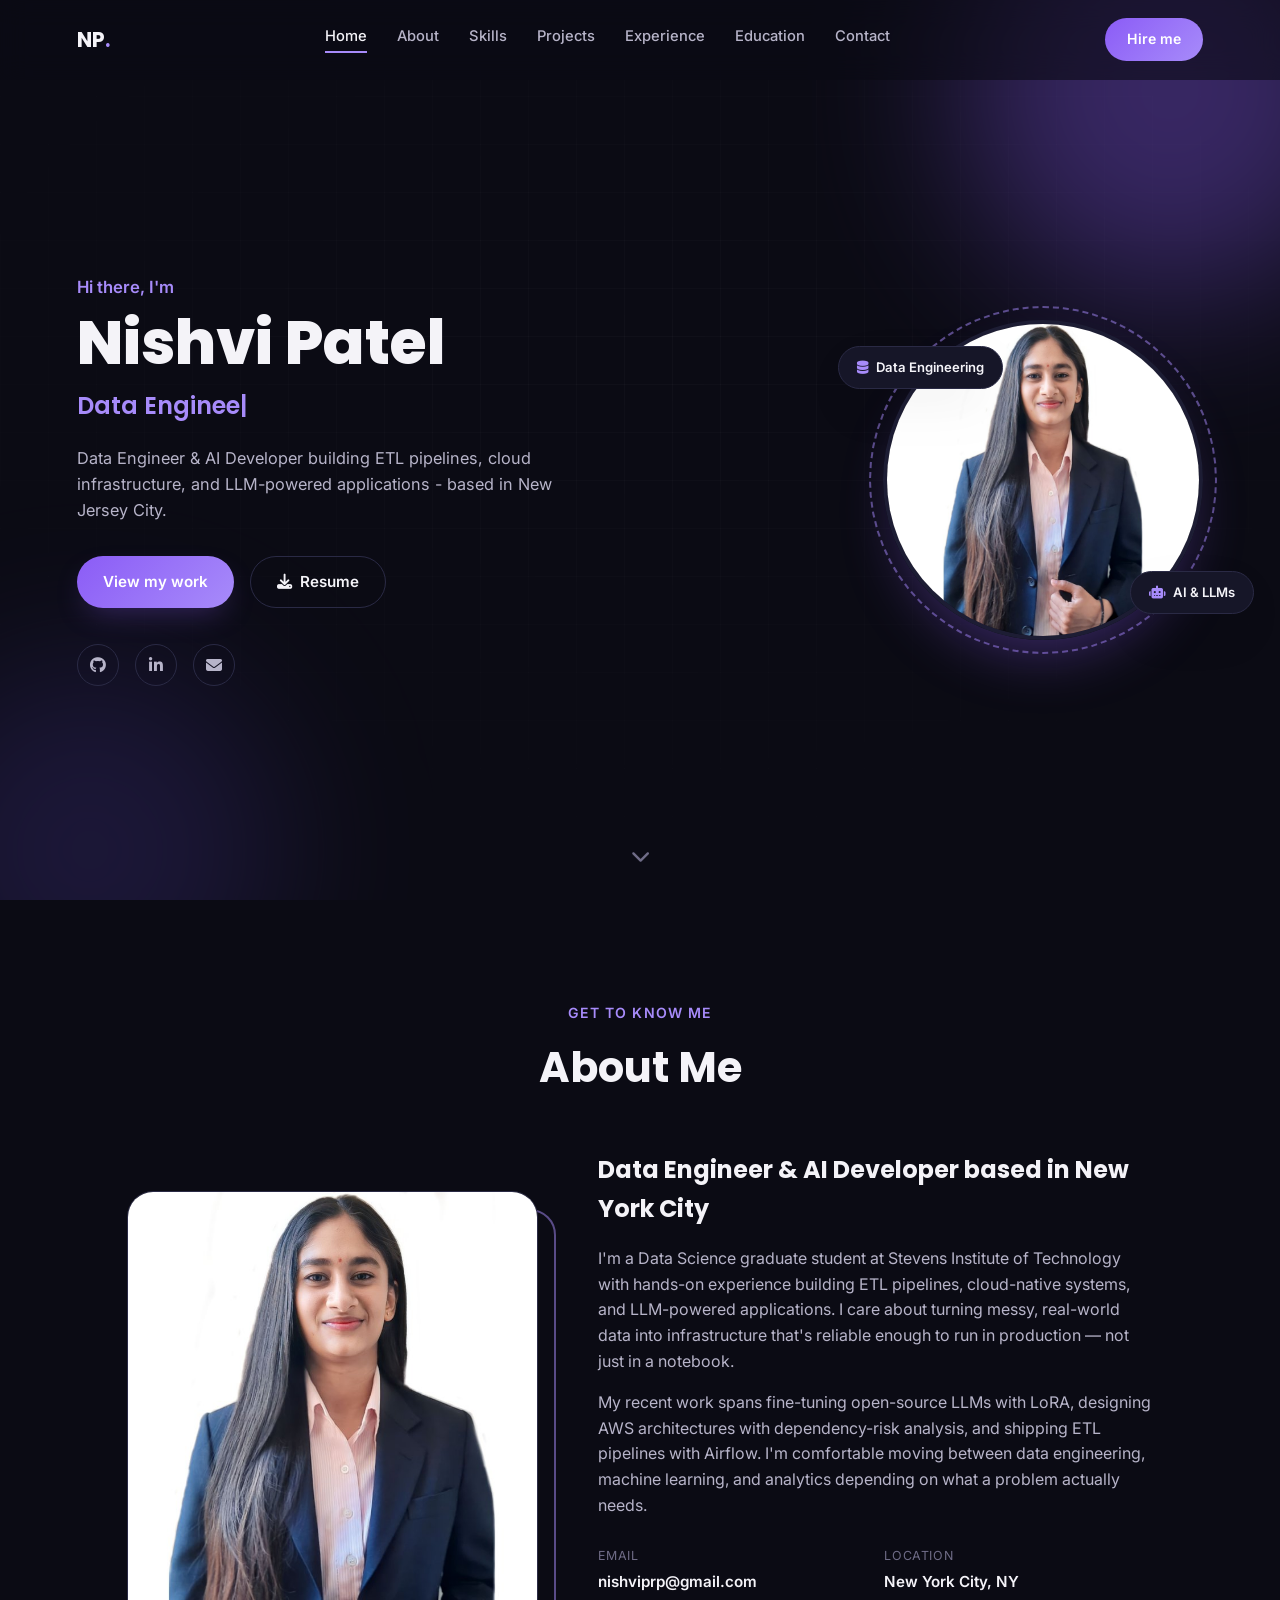
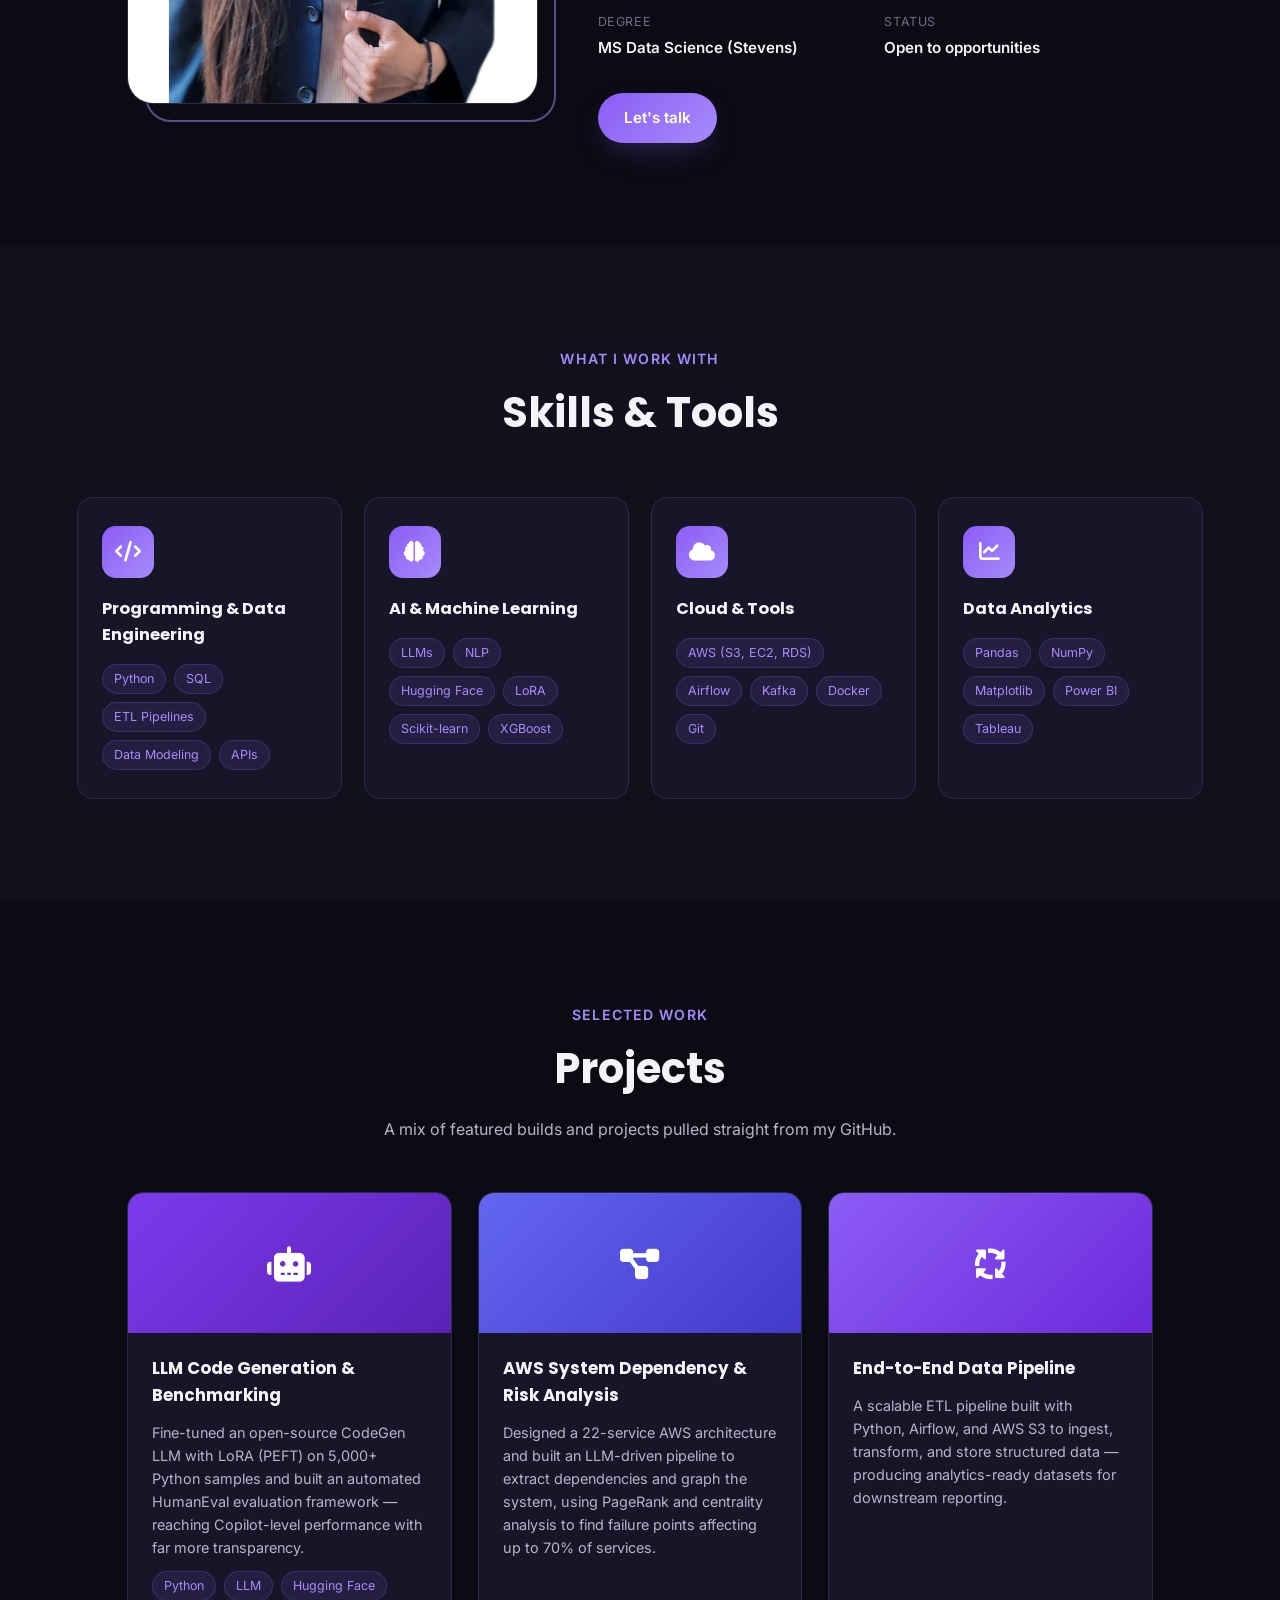
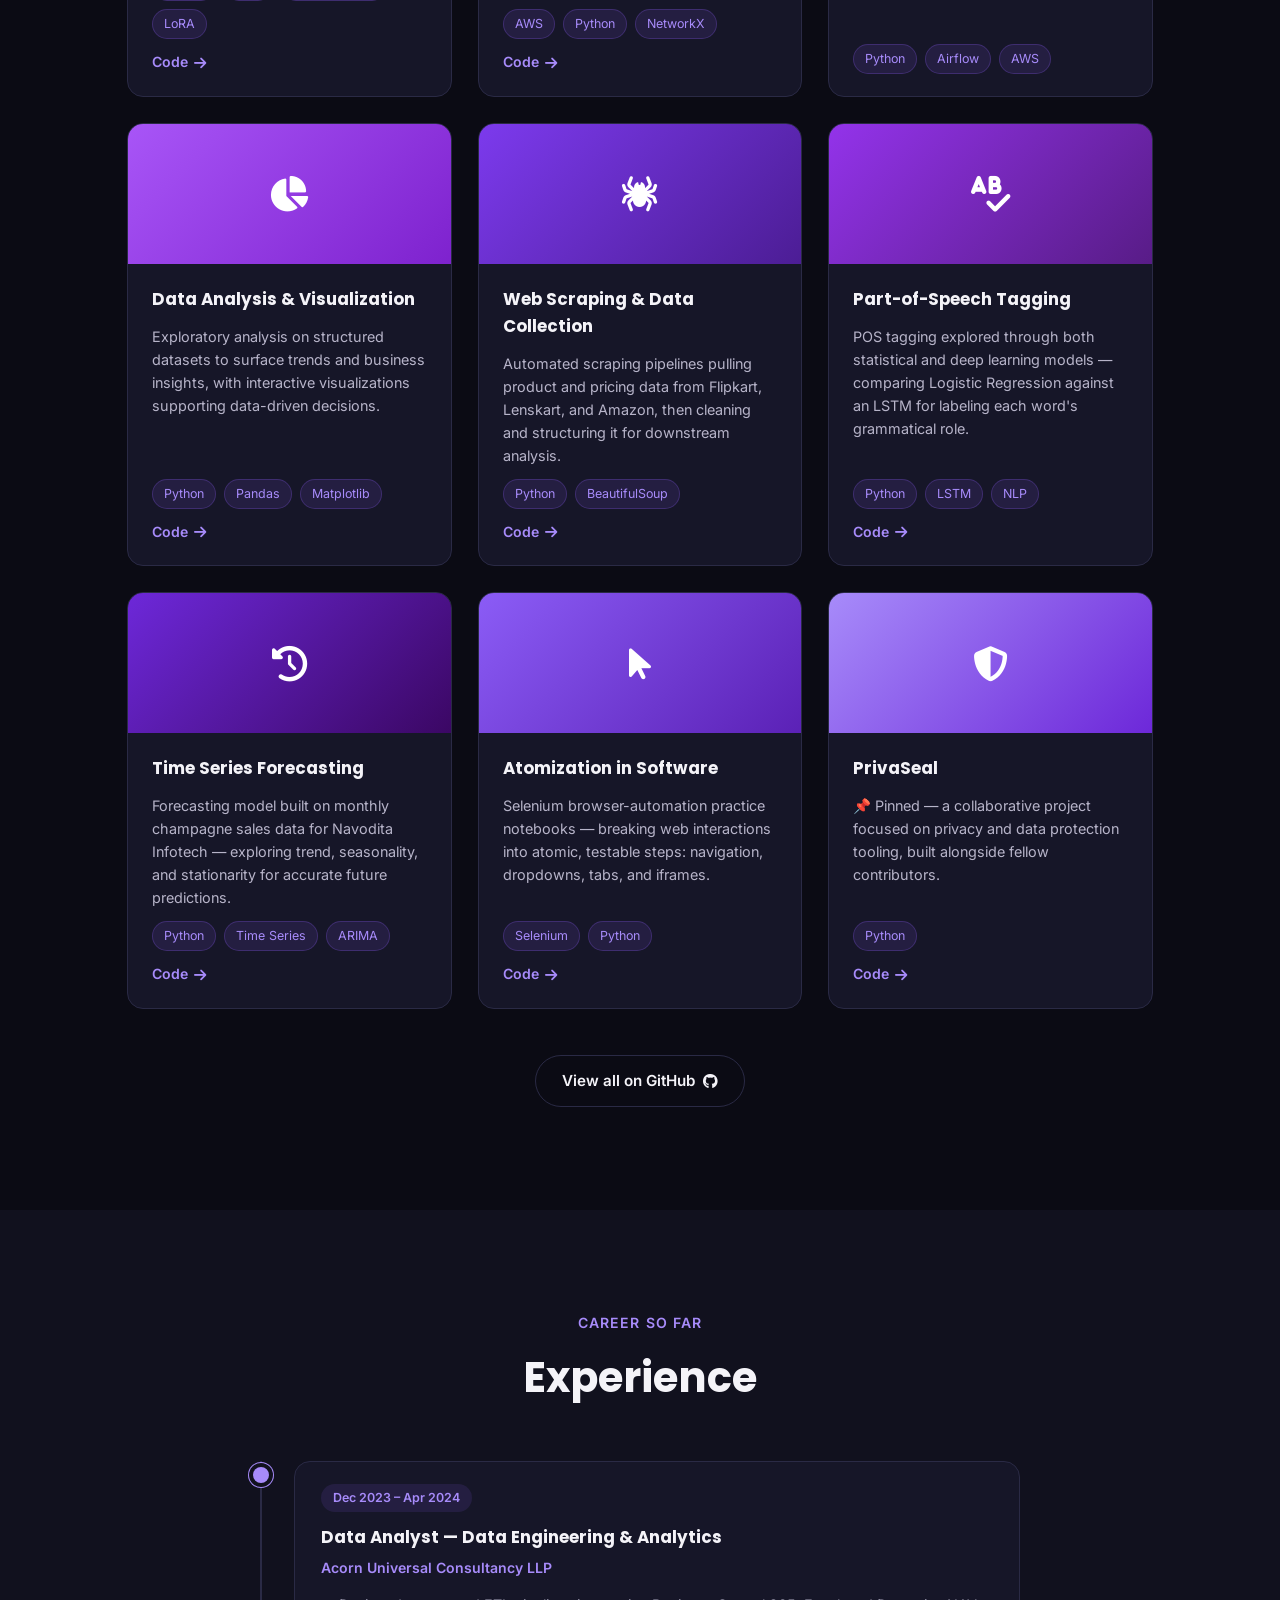
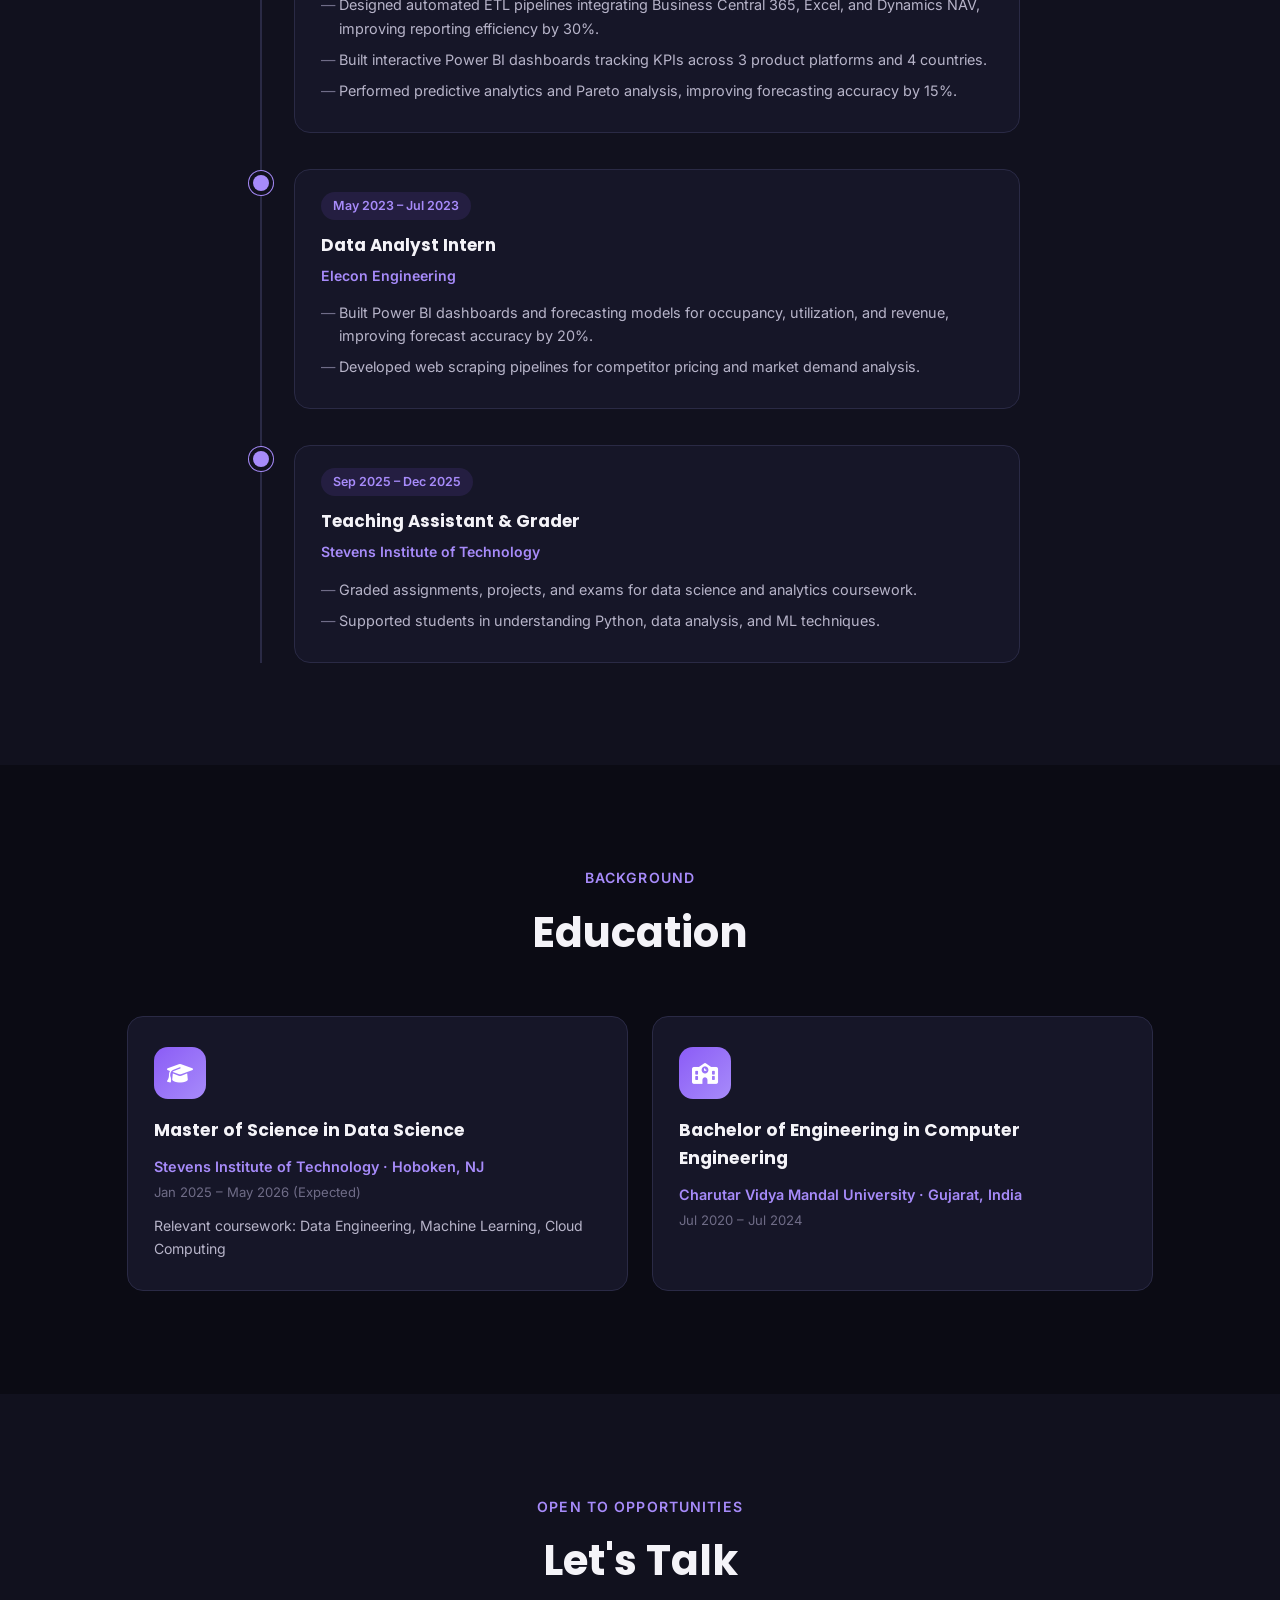
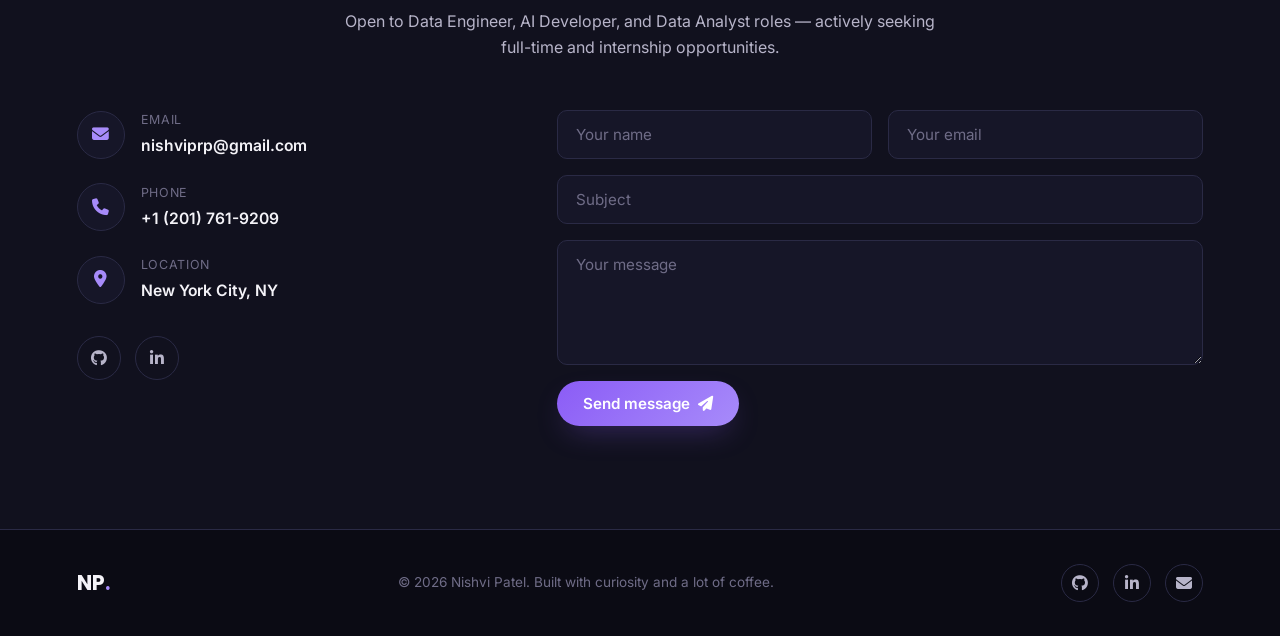
==== commit ed35de12: "Update location from New York City to New Jersey City" ====
--- a/index.html
+++ b/index.html
@@ -51,7 +51,7 @@
       </h2>
       <p class="hero-desc reveal-up delay-3">
         Data Engineer &amp; AI Developer building ETL pipelines, cloud infrastructure,
-        and LLM-powered applications — based in New York City.
+        and LLM-powered applications - based in New Jersey City.
       </p>
       <div class="hero-actions reveal-up delay-4">
         <a href="#projects" class="btn btn-solid">View my work</a>
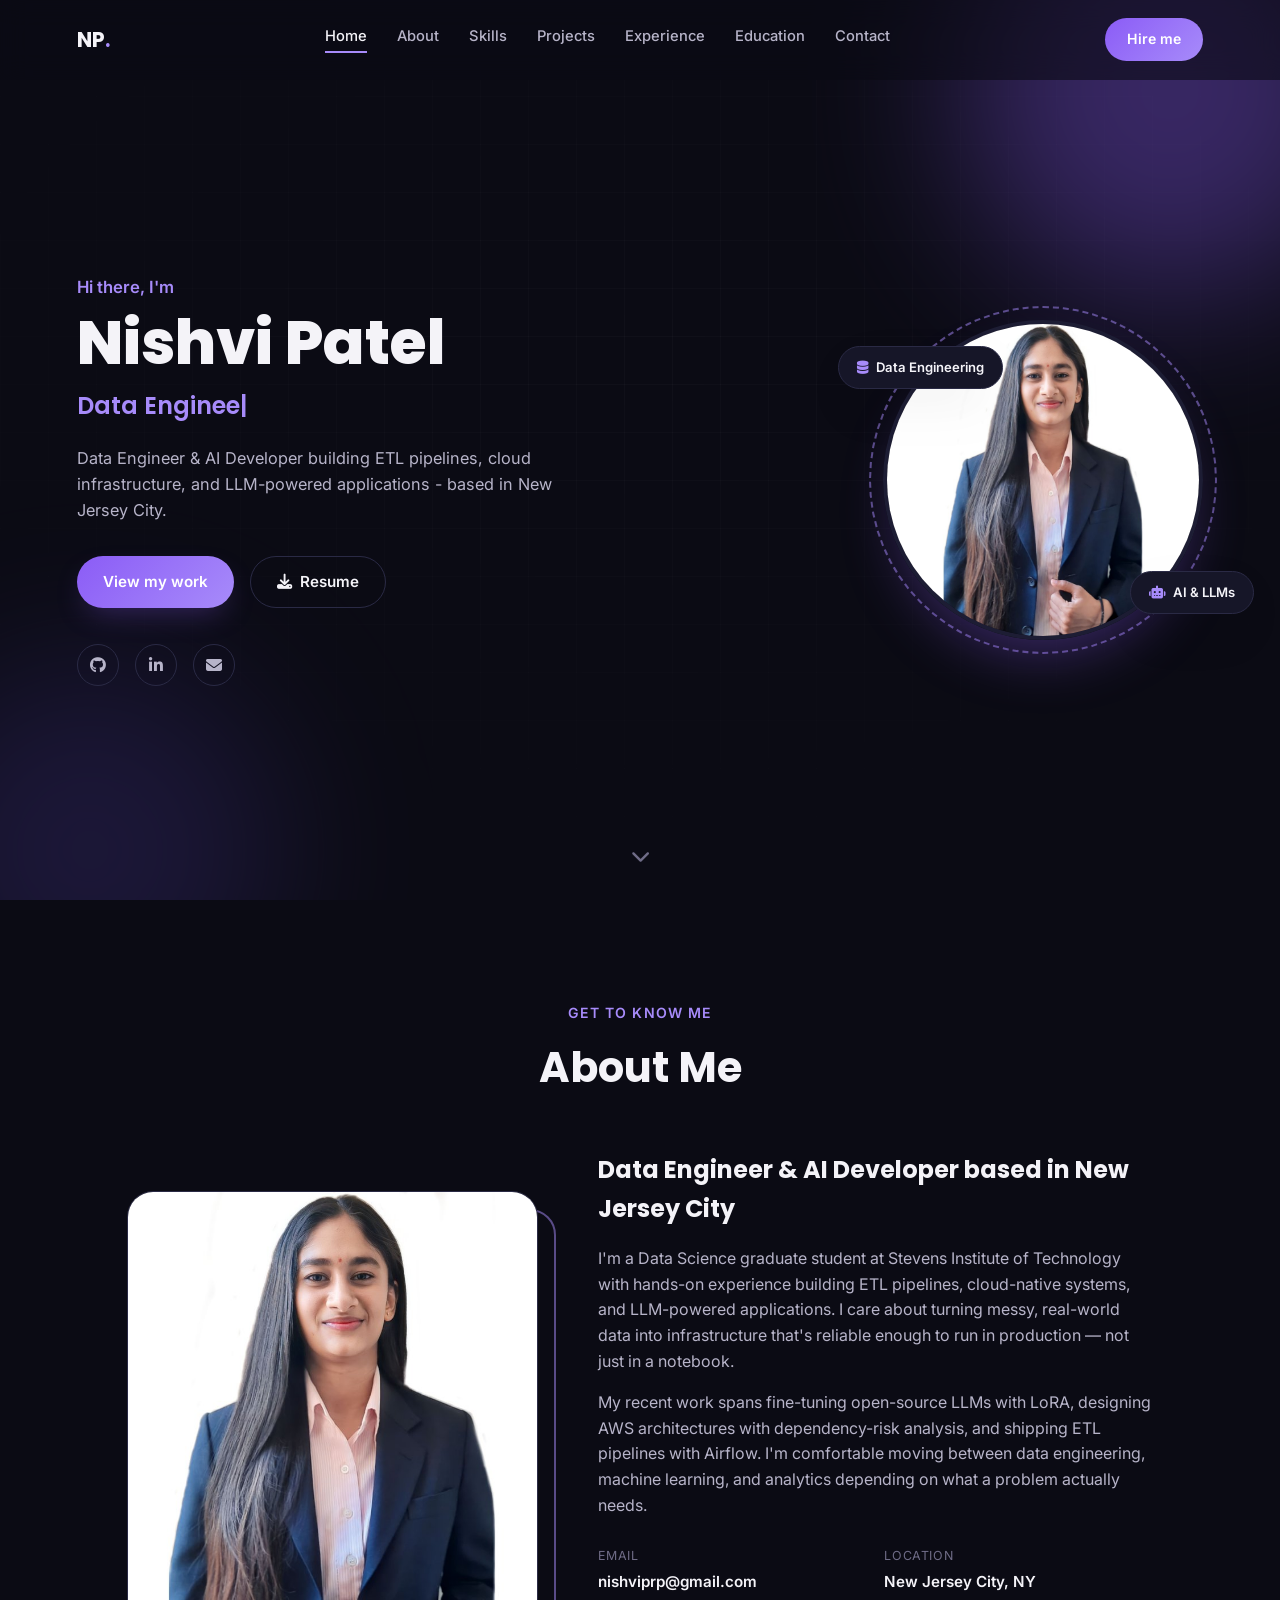
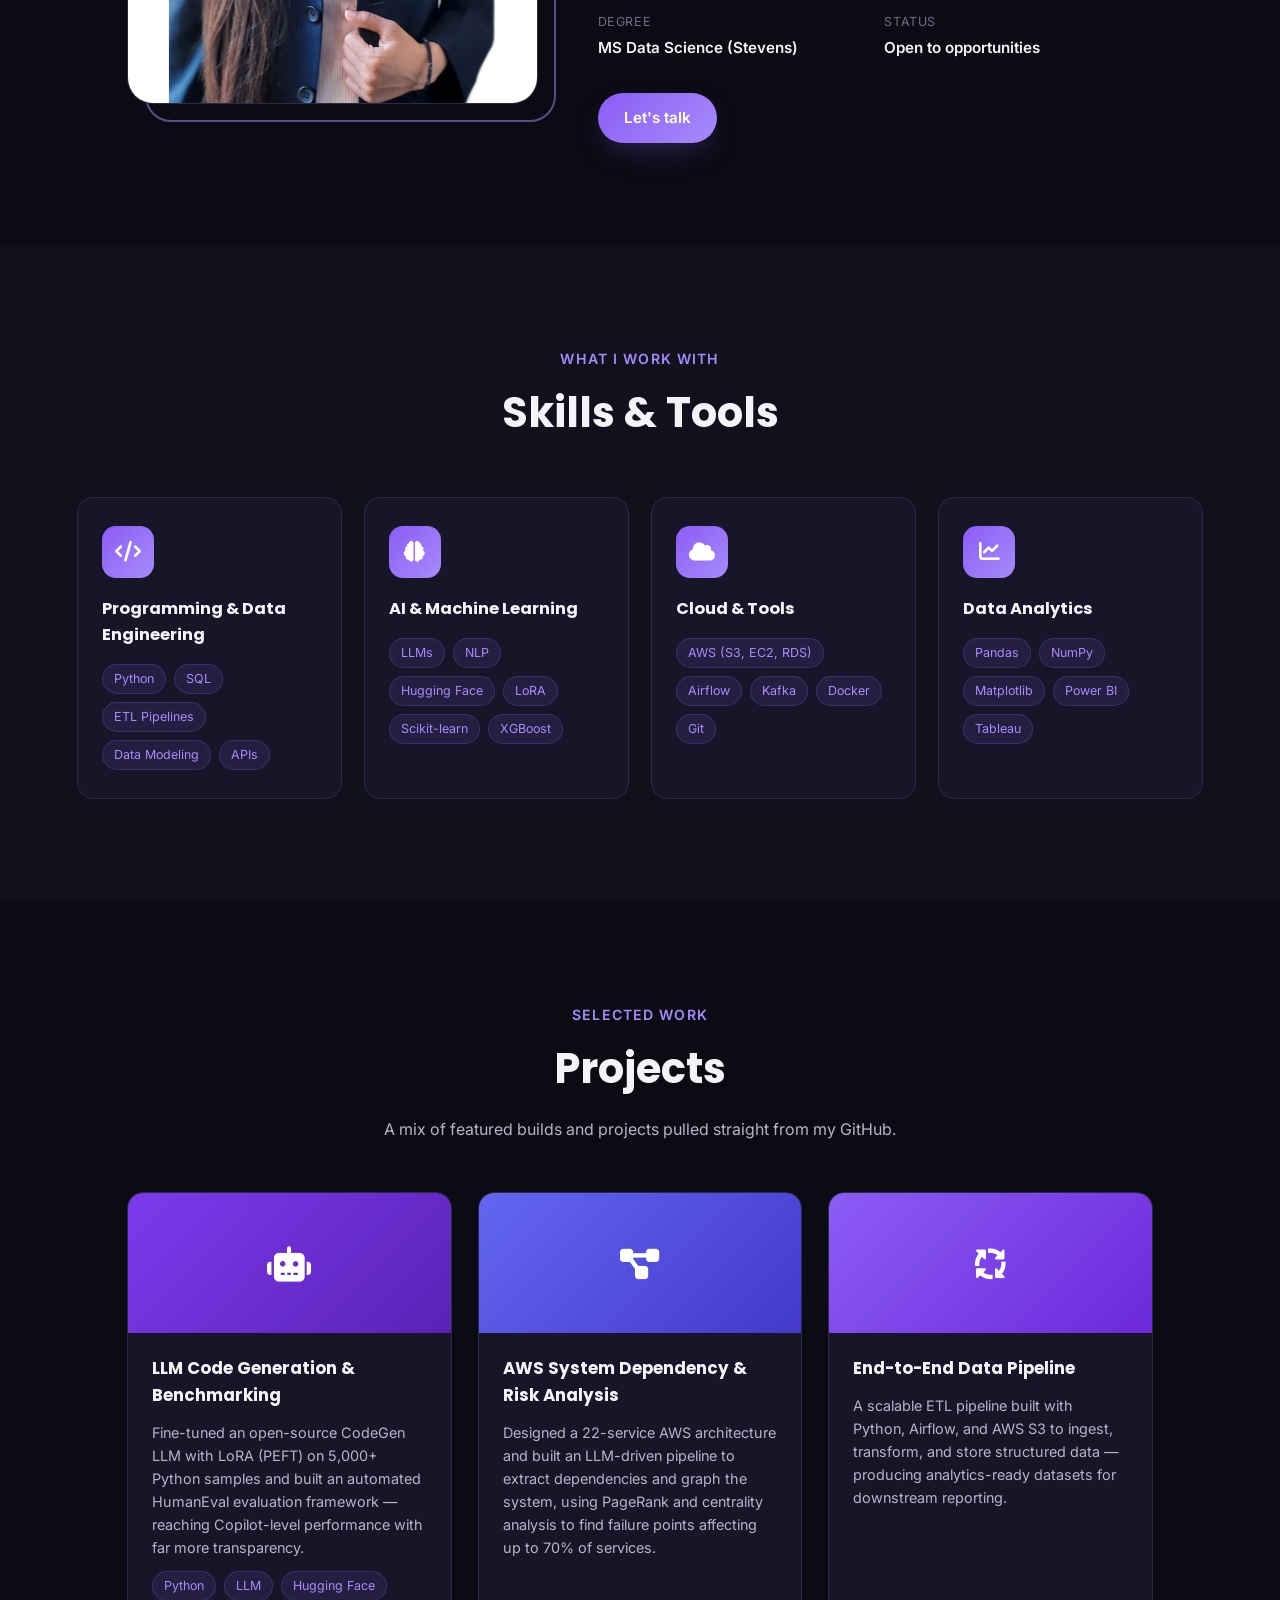
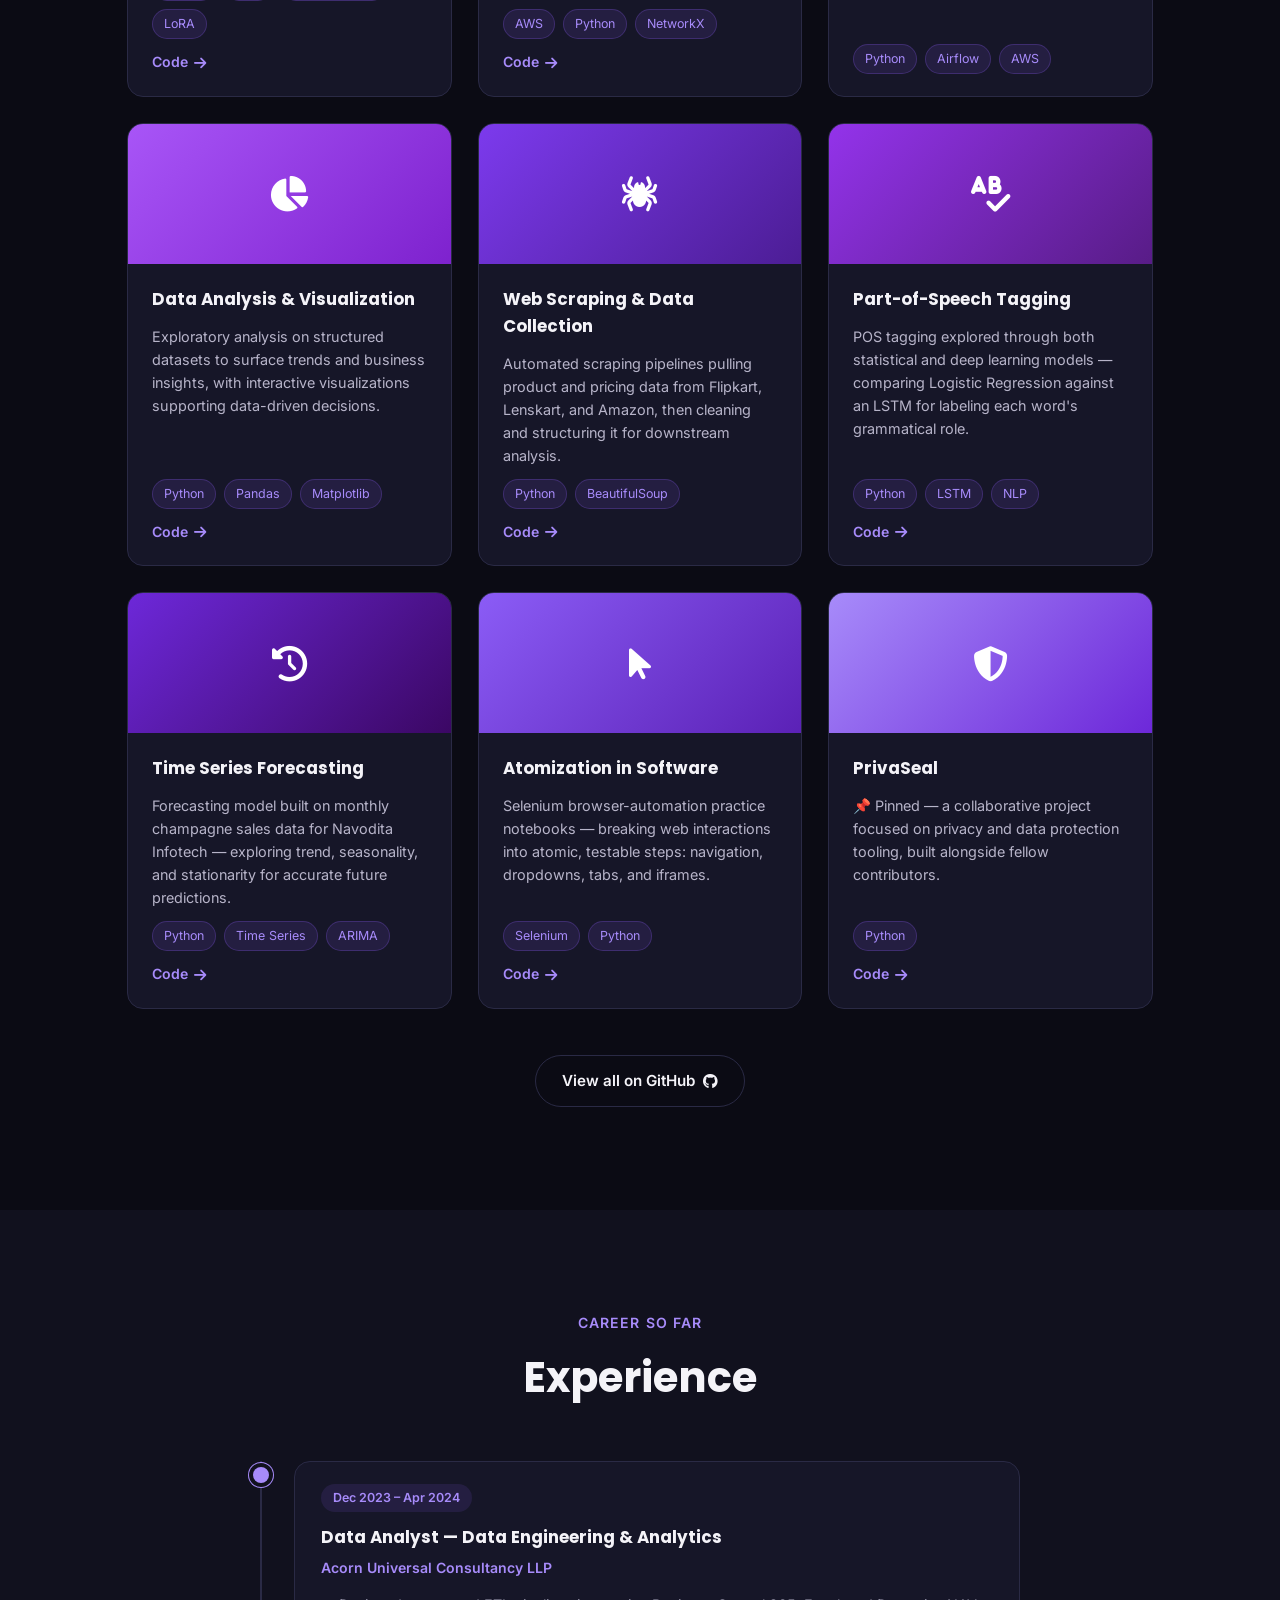
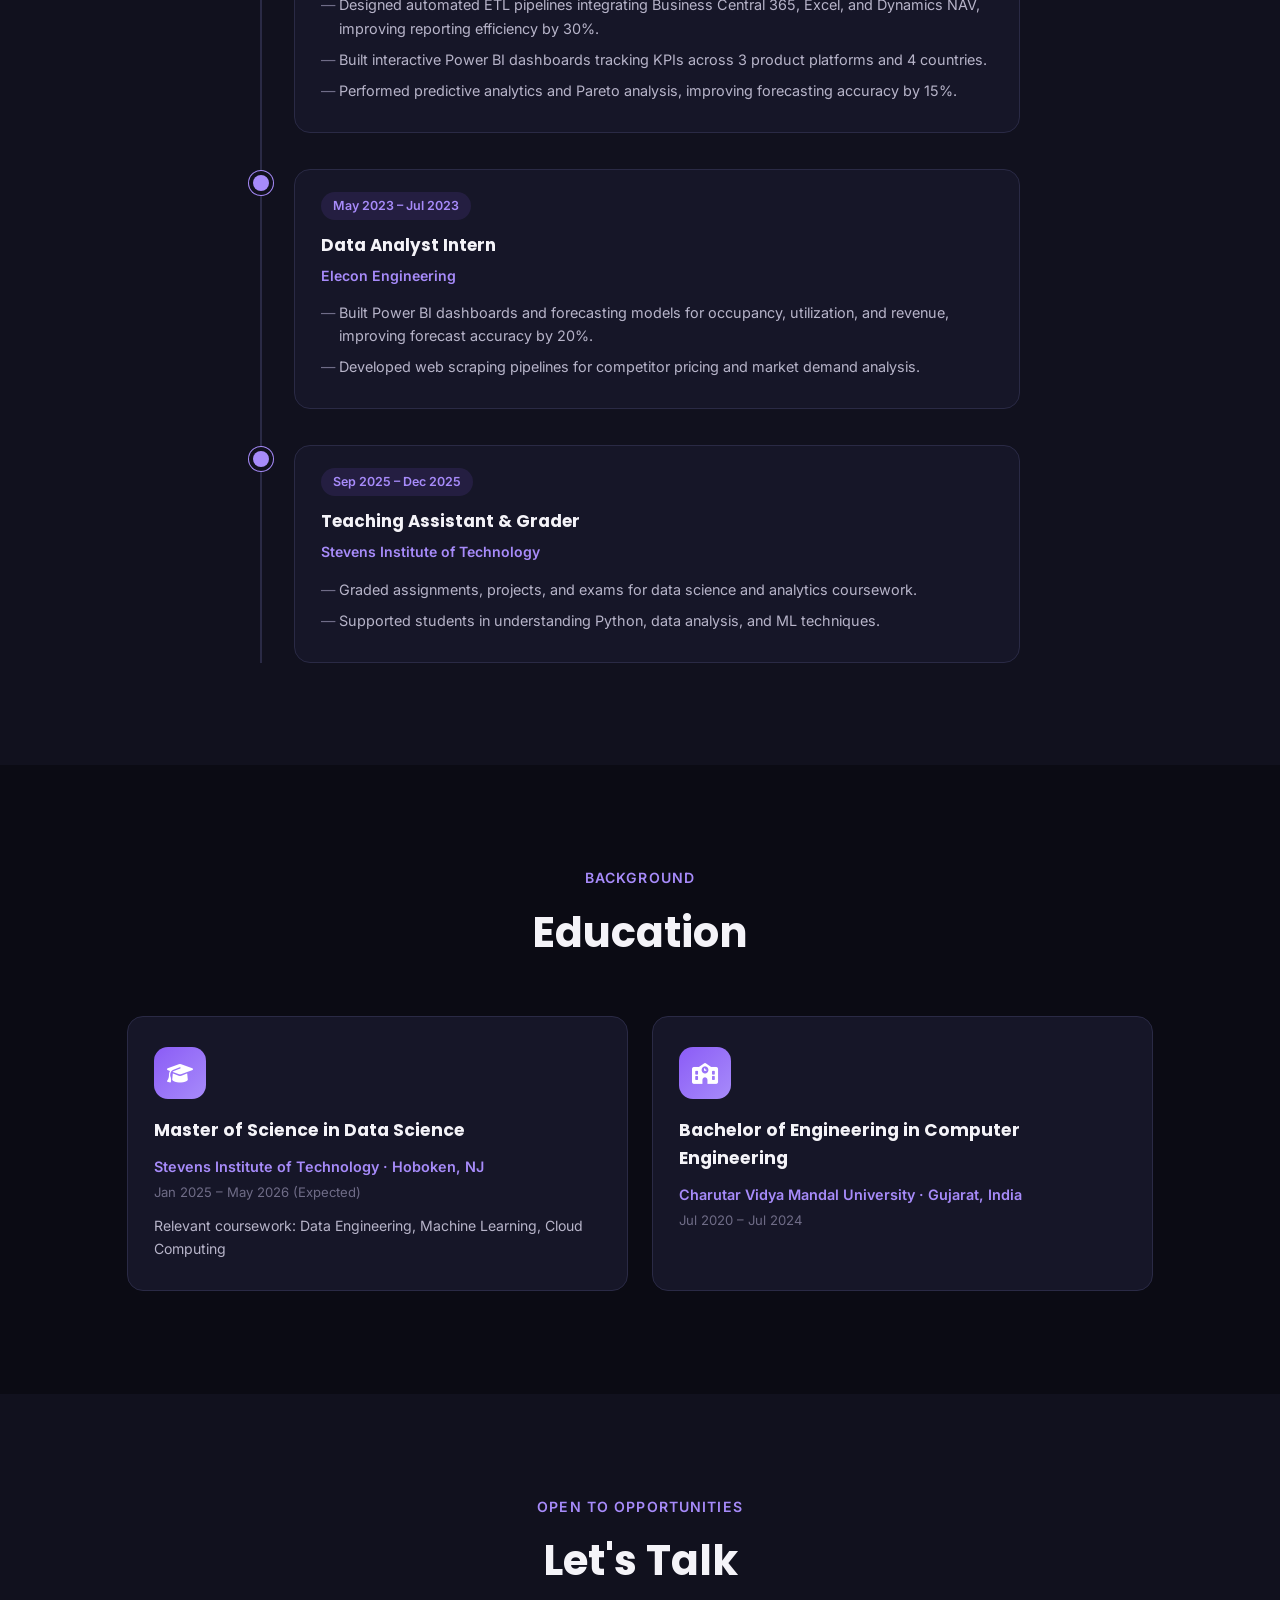
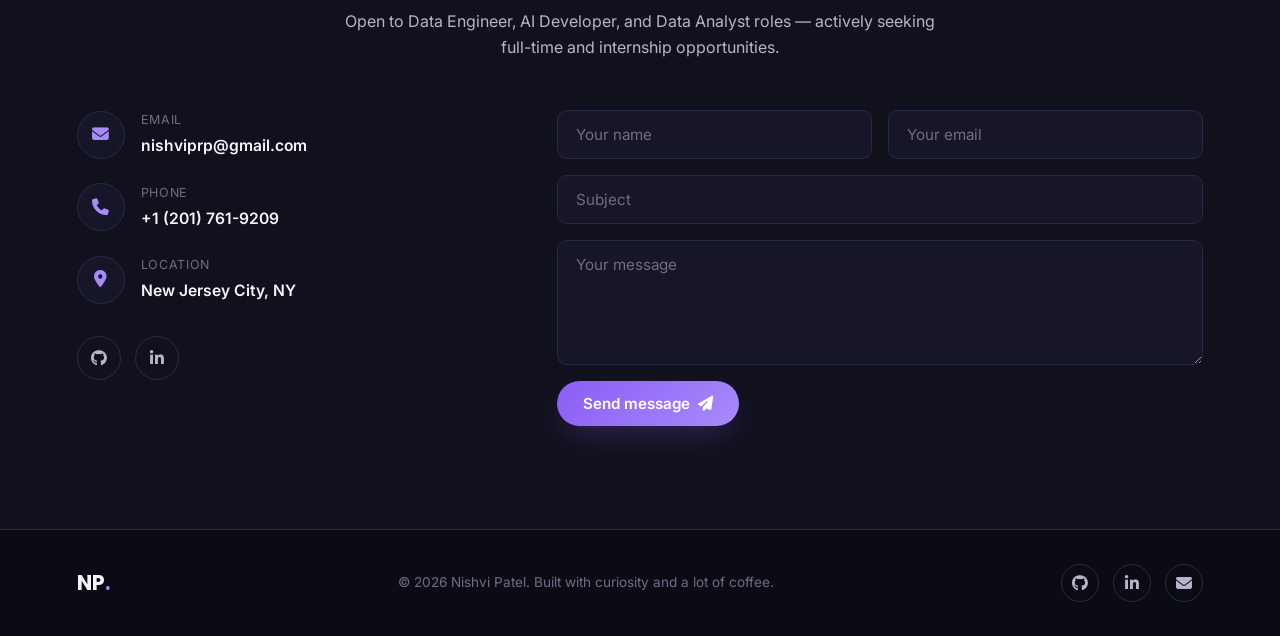
==== commit 7678df4b: "Update location from New York City to New Jersey City" ====
--- a/index.html
+++ b/index.html
@@ -90,7 +90,7 @@
       <div class="about-img-accent"></div>
     </div>
     <div class="about-content reveal-up delay-1">
-      <h3>Data Engineer &amp; AI Developer based in New York City</h3>
+      <h3>Data Engineer &amp; AI Developer based in New Jersey City</h3>
       <p>
         I'm a Data Science graduate student at Stevens Institute of Technology with hands-on
         experience building ETL pipelines, cloud-native systems, and LLM-powered applications.
@@ -105,7 +105,7 @@
       </p>
       <div class="about-info-grid">
         <div><span class="label">Email</span><span class="value">nishviprp@gmail.com</span></div>
-        <div><span class="label">Location</span><span class="value">New York City, NY</span></div>
+        <div><span class="label">Location</span><span class="value">New Jersey City, NY</span></div>
         <div><span class="label">Degree</span><span class="value">MS Data Science (Stevens)</span></div>
         <div><span class="label">Status</span><span class="value">Open to opportunities</span></div>
       </div>
@@ -343,7 +343,7 @@
       </div>
       <div class="contact-item">
         <div class="contact-icon"><i class="fa-solid fa-location-dot"></i></div>
-        <div><span class="label">Location</span><span class="value">New York City, NY</span></div>
+        <div><span class="label">Location</span><span class="value">New Jersey City, NY</span></div>
       </div>
       <div class="contact-socials">
         <a href="https://github.com/Nishviprp" target="_blank" rel="noopener" aria-label="GitHub"><i class="fa-brands fa-github"></i></a>
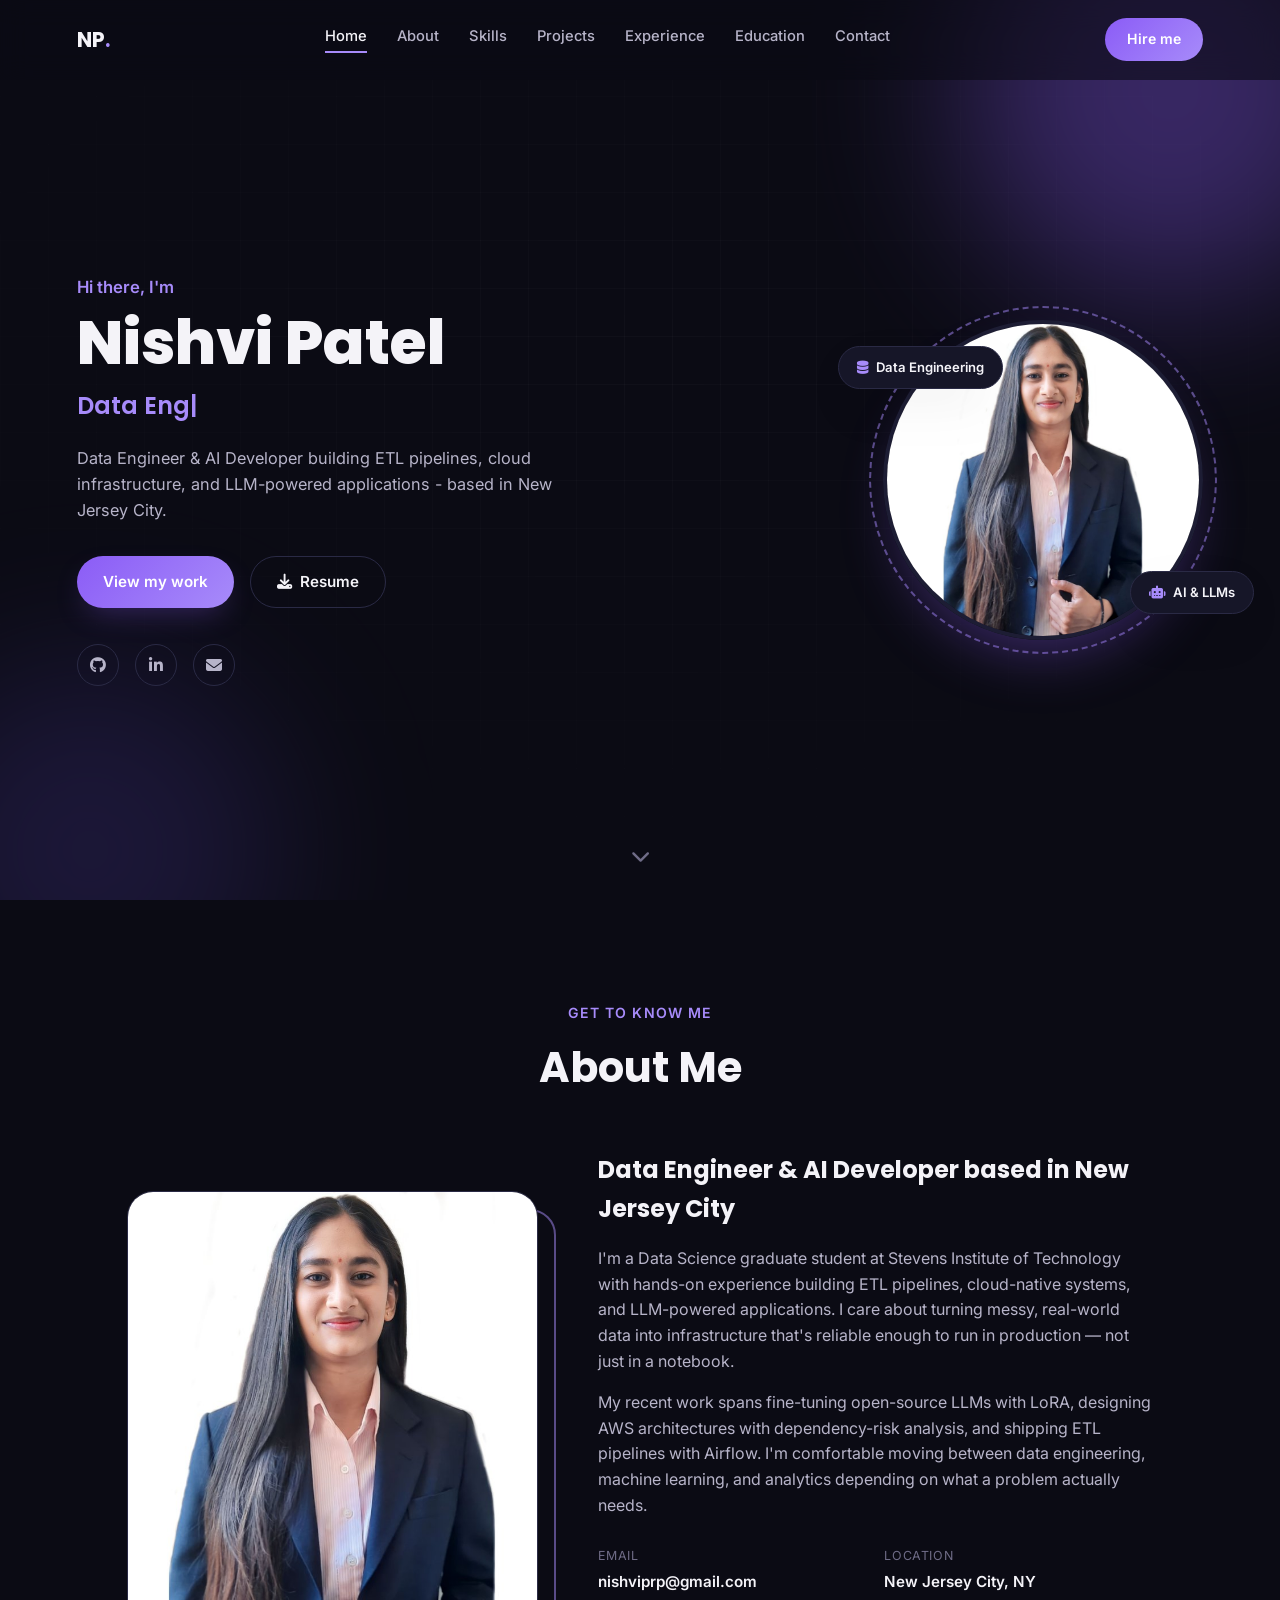
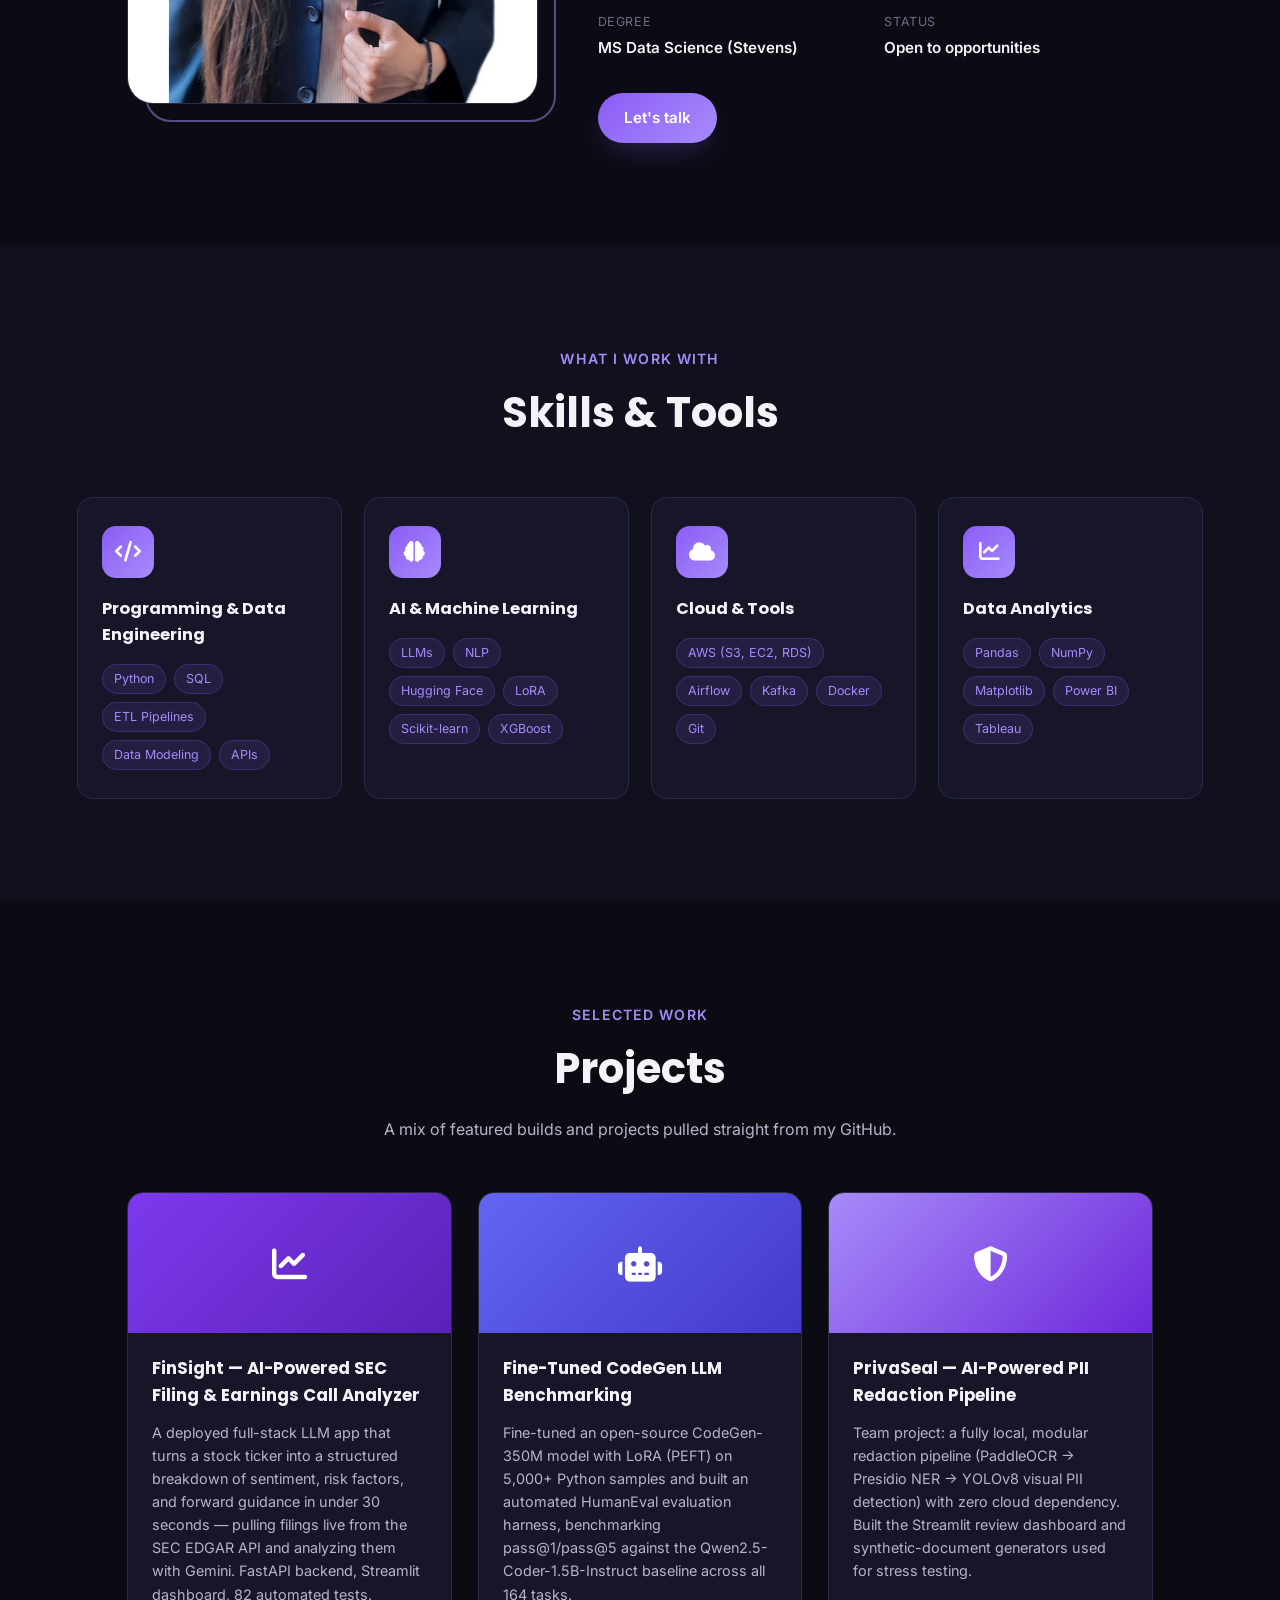
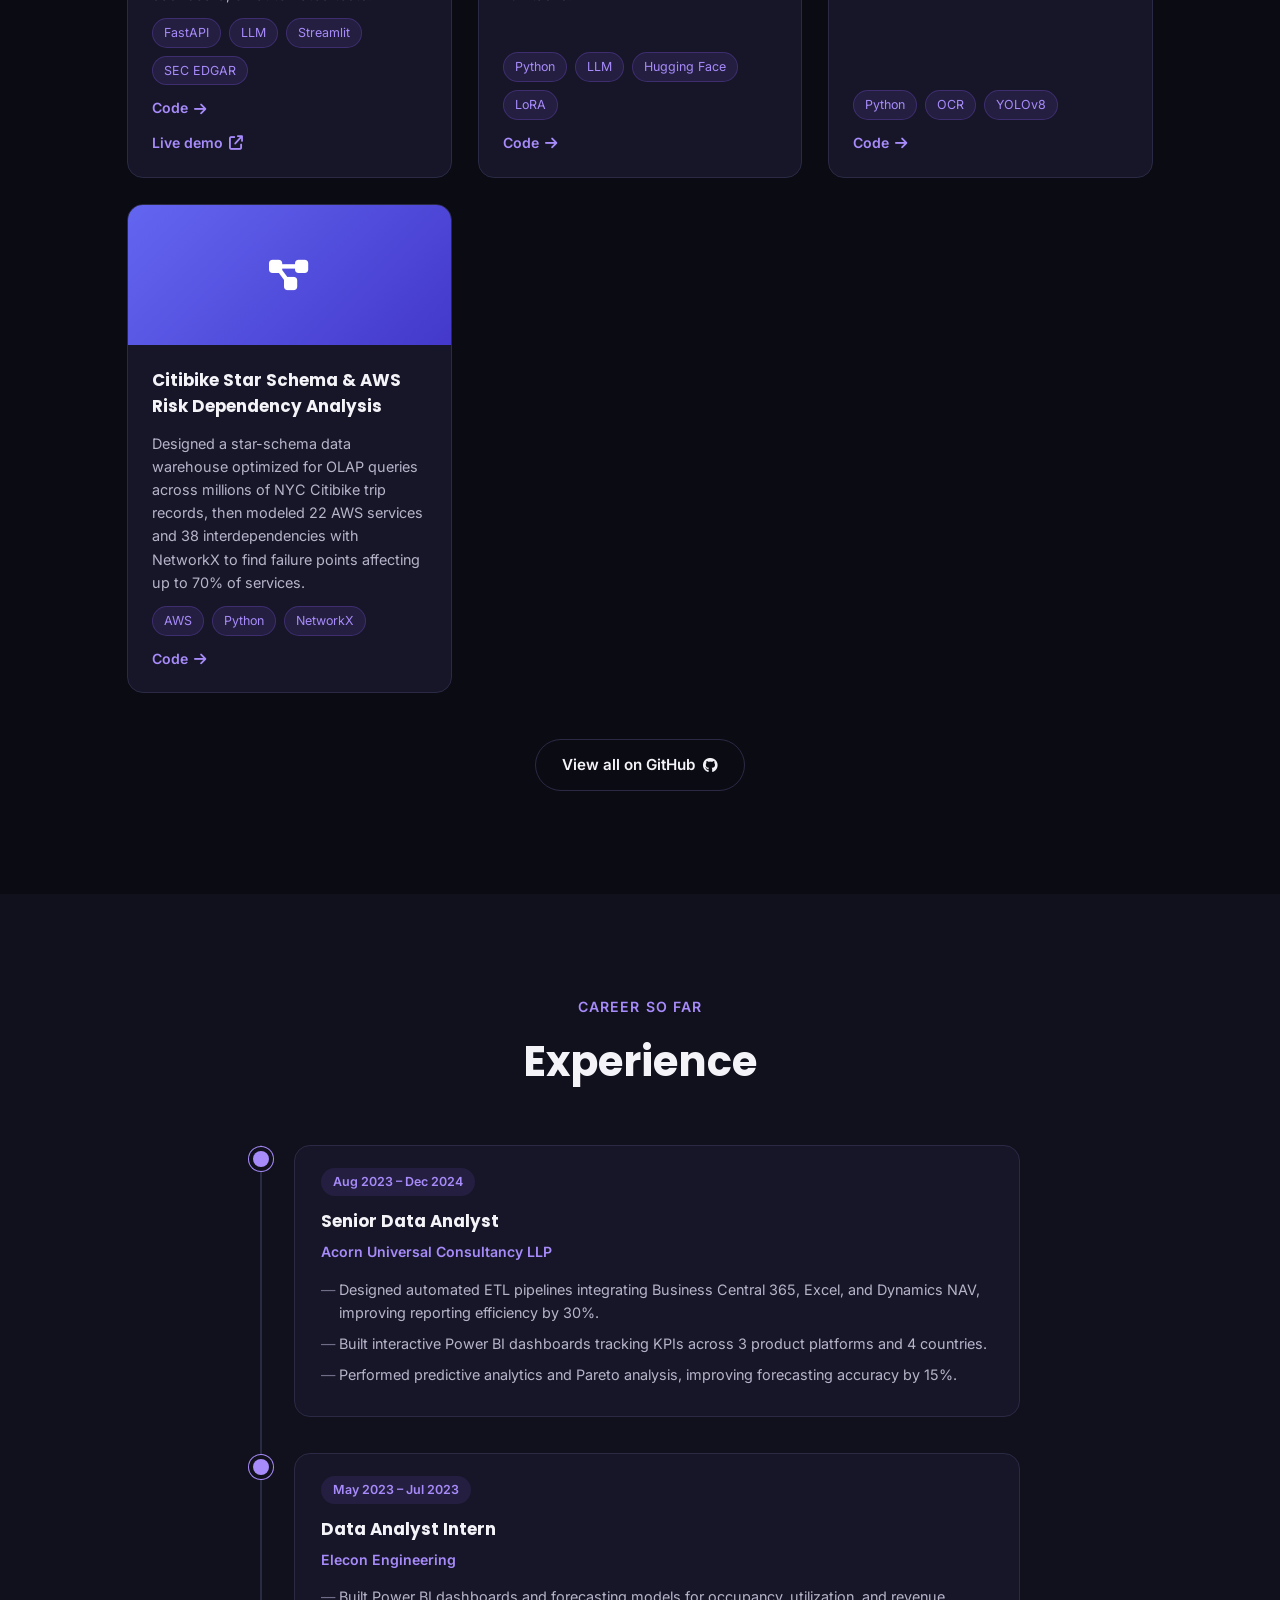
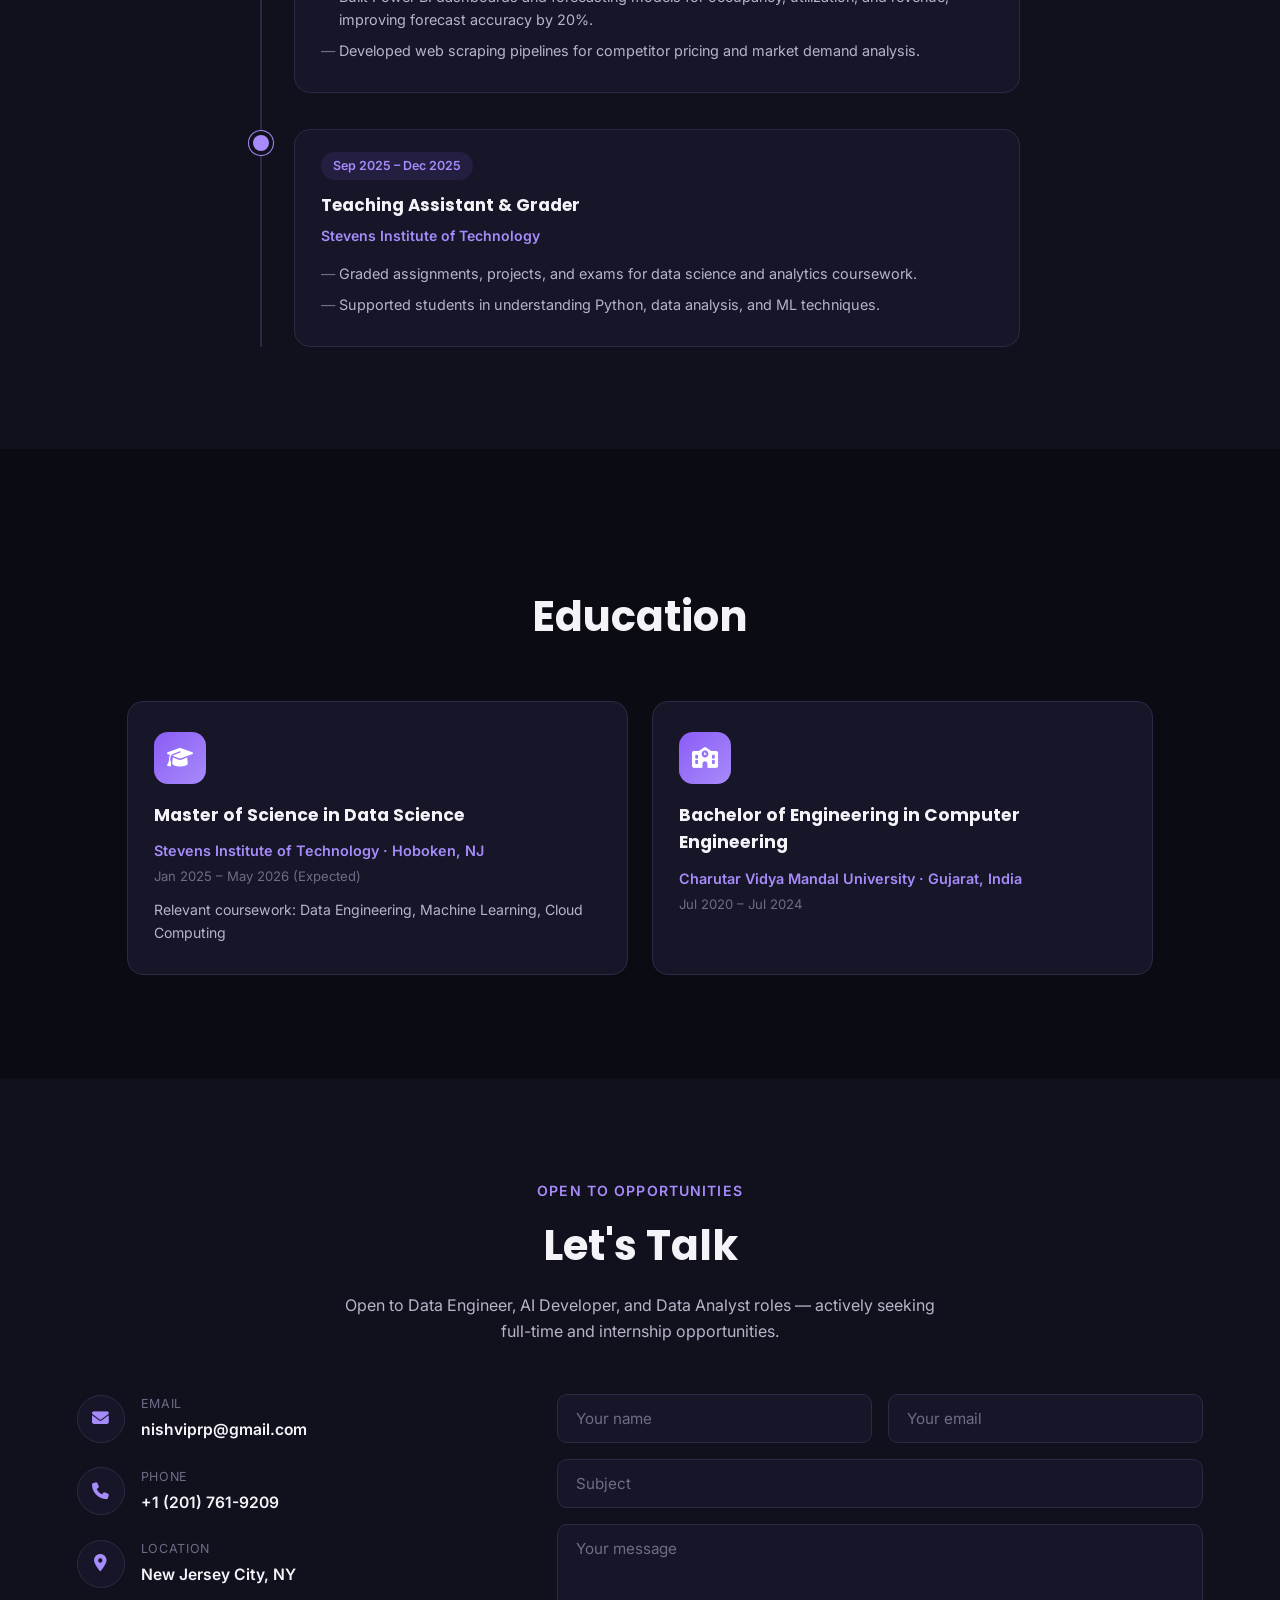
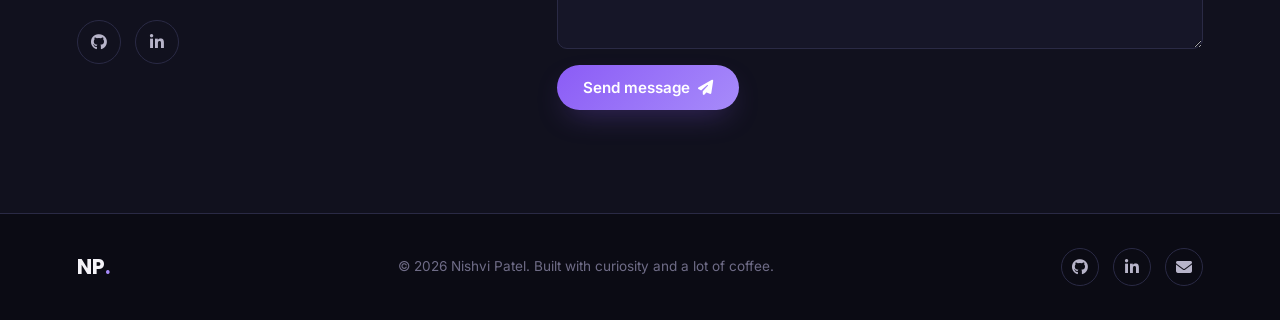
==== commit 2480f252: "Update index.html" ====
--- a/index.html
+++ b/index.html
@@ -11,371 +11,307 @@
 <link rel="stylesheet" href="style.css">
 </head>
 <body>
-
 <div id="preloader">
-  <div class="loader-ring"></div>
+<div class="loader-ring"></div>
 </div>
 
 <!-- ============ NAV ============ -->
 <header class="navbar" id="navbar">
-  <a href="#home" class="logo">NP<span>.</span></a>
-  <nav class="nav-menu" id="navMenu">
-    <a href="#home" class="active">Home</a>
-    <a href="#about">About</a>
-    <a href="#skills">Skills</a>
-    <a href="#projects">Projects</a>
-    <a href="#experience">Experience</a>
-    <a href="#education">Education</a>
-    <a href="#contact">Contact</a>
-  </nav>
-  <a href="#contact" class="nav-btn">Hire me</a>
-  <button class="hamburger" id="hamburger" aria-label="Toggle menu">
-    <span></span><span></span><span></span>
-  </button>
+<a href="#home" class="logo">NP<span>.</span></a>
+<nav class="nav-menu" id="navMenu">
+<a href="#home" class="active">Home</a>
+<a href="#about">About</a>
+<a href="#skills">Skills</a>
+<a href="#projects">Projects</a>
+<a href="#experience">Experience</a>
+<a href="#education">Education</a>
+<a href="#contact">Contact</a>
+</nav>
+<a href="#contact" class="nav-btn">Hire me</a>
+<button class="hamburger" id="hamburger" aria-label="Toggle menu">
+<span></span><span></span><span></span>
+</button>
 </header>
 
 <!-- ============ HERO ============ -->
 <section class="hero" id="home">
-  <div class="hero-bg">
-    <div class="blob blob-1"></div>
-    <div class="blob blob-2"></div>
-    <div class="grid-overlay"></div>
-  </div>
-
-  <div class="hero-inner">
-    <div class="hero-text">
-      <p class="hero-greet reveal-up">Hi there, I'm</p>
-      <h1 class="hero-name reveal-up delay-1">Nishvi Patel</h1>
-      <h2 class="hero-role reveal-up delay-2">
-        <span id="typedRole"></span><span class="type-cursor">|</span>
-      </h2>
-      <p class="hero-desc reveal-up delay-3">
-        Data Engineer &amp; AI Developer building ETL pipelines, cloud infrastructure,
-        and LLM-powered applications - based in New Jersey City.
-      </p>
-      <div class="hero-actions reveal-up delay-4">
-        <a href="#projects" class="btn btn-solid">View my work</a>
-        <a href="Nishvi%20Patel%20Resume.pdf" target="_blank" rel="noopener" class="btn btn-outline">
-          <i class="fa-solid fa-download"></i> Resume
-        </a>
-      </div>
-      <div class="hero-socials reveal-up delay-5">
-        <a href="https://github.com/Nishviprp" target="_blank" rel="noopener" aria-label="GitHub"><i class="fa-brands fa-github"></i></a>
-        <a href="https://www.linkedin.com/in/nishvi-patel-9186a4219" target="_blank" rel="noopener" aria-label="LinkedIn"><i class="fa-brands fa-linkedin-in"></i></a>
-        <a href="mailto:nishviprp@gmail.com" aria-label="Email"><i class="fa-solid fa-envelope"></i></a>
-      </div>
-    </div>
-
-    <div class="hero-photo reveal-up delay-2">
-      <div class="photo-ring"></div>
-      <img src="nishvi.jpg" alt="Nishvi Patel">
-      <div class="float-card float-card-1"><i class="fa-solid fa-database"></i> Data Engineering</div>
-      <div class="float-card float-card-2"><i class="fa-solid fa-robot"></i> AI &amp; LLMs</div>
-    </div>
-  </div>
-
-  <a href="#about" class="scroll-down" aria-label="Scroll down">
-    <i class="fa-solid fa-chevron-down"></i>
-  </a>
+<div class="hero-bg">
+<div class="blob blob-1"></div>
+<div class="blob blob-2"></div>
+<div class="grid-overlay"></div>
+</div>
+<div class="hero-inner">
+<div class="hero-text">
+<p class="hero-greet reveal-up">Hi there, I'm</p>
+<h1 class="hero-name reveal-up delay-1">Nishvi Patel</h1>
+<h2 class="hero-role reveal-up delay-2">
+<span id="typedRole"></span><span class="type-cursor">|</span>
+</h2>
+<p class="hero-desc reveal-up delay-3">
+Data Engineer &amp; AI Developer building ETL pipelines, cloud infrastructure,
+and LLM-powered applications - based in New Jersey City.
+</p>
+<div class="hero-actions reveal-up delay-4">
+<a href="#projects" class="btn btn-solid">View my work</a>
+<a href="Nishvi%20Patel%20Resume.pdf" target="_blank" rel="noopener" class="btn btn-outline">
+<i class="fa-solid fa-download"></i> Resume
+</a>
+</div>
+<div class="hero-socials reveal-up delay-5">
+<a href="https://github.com/Nishviprp" target="_blank" rel="noopener" aria-label="GitHub"><i class="fa-brands fa-github"></i></a>
+<a href="https://www.linkedin.com/in/nishvi-patel-9186a4219" target="_blank" rel="noopener" aria-label="LinkedIn"><i class="fa-brands fa-linkedin-in"></i></a>
+<a href="mailto:nishviprp@gmail.com" aria-label="Email"><i class="fa-solid fa-envelope"></i></a>
+</div>
+</div>
+<div class="hero-photo reveal-up delay-2">
+<div class="photo-ring"></div>
+<img src="nishvi.jpg" alt="Nishvi Patel">
+<div class="float-card float-card-1"><i class="fa-solid fa-database"></i> Data Engineering</div>
+<div class="float-card float-card-2"><i class="fa-solid fa-robot"></i> AI &amp; LLMs</div>
+</div>
+</div>
+<a href="#about" class="scroll-down" aria-label="Scroll down">
+<i class="fa-solid fa-chevron-down"></i>
+</a>
 </section>
 
 <!-- ============ ABOUT ============ -->
 <section class="section" id="about">
-  <p class="section-tag reveal-up">Get to know me</p>
-  <h2 class="section-title reveal-up">About Me</h2>
-
-  <div class="about-grid">
-    <div class="about-img reveal-up">
-      <img src="nishvi.jpg" alt="Nishvi Patel portrait">
-      <div class="about-img-accent"></div>
-    </div>
-    <div class="about-content reveal-up delay-1">
-      <h3>Data Engineer &amp; AI Developer based in New Jersey City</h3>
-      <p>
-        I'm a Data Science graduate student at Stevens Institute of Technology with hands-on
-        experience building ETL pipelines, cloud-native systems, and LLM-powered applications.
-        I care about turning messy, real-world data into infrastructure that's reliable enough
-        to run in production — not just in a notebook.
-      </p>
-      <p>
-        My recent work spans fine-tuning open-source LLMs with LoRA, designing AWS architectures
-        with dependency-risk analysis, and shipping ETL pipelines with Airflow. I'm comfortable
-        moving between data engineering, machine learning, and analytics depending on what a
-        problem actually needs.
-      </p>
-      <div class="about-info-grid">
-        <div><span class="label">Email</span><span class="value">nishviprp@gmail.com</span></div>
-        <div><span class="label">Location</span><span class="value">New Jersey City, NY</span></div>
-        <div><span class="label">Degree</span><span class="value">MS Data Science (Stevens)</span></div>
-        <div><span class="label">Status</span><span class="value">Open to opportunities</span></div>
-      </div>
-      <a href="#contact" class="btn btn-solid">Let's talk</a>
-    </div>
-  </div>
+<p class="section-tag reveal-up">Get to know me</p>
+<h2 class="section-title reveal-up">About Me</h2>
+<div class="about-grid">
+<div class="about-img reveal-up">
+<img src="nishvi.jpg" alt="Nishvi Patel portrait">
+<div class="about-img-accent"></div>
+</div>
+<div class="about-content reveal-up delay-1">
+<h3>Data Engineer &amp; AI Developer based in New Jersey City</h3>
+<p>
+I'm a Data Science graduate student at Stevens Institute of Technology with hands-on
+experience building ETL pipelines, cloud-native systems, and LLM-powered applications.
+I care about turning messy, real-world data into infrastructure that's reliable enough
+to run in production — not just in a notebook.
+</p>
+<p>
+My recent work spans fine-tuning open-source LLMs with LoRA, designing AWS architectures
+with dependency-risk analysis, and shipping ETL pipelines with Airflow. I'm comfortable
+moving between data engineering, machine learning, and analytics depending on what a
+problem actually needs.
+</p>
+<div class="about-info-grid">
+<div><span class="label">Email</span><span class="value">nishviprp@gmail.com</span></div>
+<div><span class="label">Location</span><span class="value">New Jersey City, NY</span></div>
+<div><span class="label">Degree</span><span class="value">MS Data Science (Stevens)</span></div>
+<div><span class="label">Status</span><span class="value">Open to opportunities</span></div>
+</div>
+<a href="#contact" class="btn btn-solid">Let's talk</a>
+</div>
+</div>
 </section>
 
 <!-- ============ SKILLS ============ -->
 <section class="section section-alt" id="skills">
-  <p class="section-tag reveal-up">What I work with</p>
-  <h2 class="section-title reveal-up">Skills &amp; Tools</h2>
-
-  <div class="skills-grid">
-    <div class="skill-card reveal-up">
-      <div class="skill-icon"><i class="fa-solid fa-code"></i></div>
-      <h4>Programming &amp; Data Engineering</h4>
-      <div class="tag-row">
-        <span>Python</span><span>SQL</span><span>ETL Pipelines</span><span>Data Modeling</span><span>APIs</span>
-      </div>
-    </div>
-    <div class="skill-card reveal-up delay-1">
-      <div class="skill-icon"><i class="fa-solid fa-brain"></i></div>
-      <h4>AI &amp; Machine Learning</h4>
-      <div class="tag-row">
-        <span>LLMs</span><span>NLP</span><span>Hugging Face</span><span>LoRA</span><span>Scikit-learn</span><span>XGBoost</span>
-      </div>
-    </div>
-    <div class="skill-card reveal-up delay-2">
-      <div class="skill-icon"><i class="fa-solid fa-cloud"></i></div>
-      <h4>Cloud &amp; Tools</h4>
-      <div class="tag-row">
-        <span>AWS (S3, EC2, RDS)</span><span>Airflow</span><span>Kafka</span><span>Docker</span><span>Git</span>
-      </div>
-    </div>
-    <div class="skill-card reveal-up delay-3">
-      <div class="skill-icon"><i class="fa-solid fa-chart-line"></i></div>
-      <h4>Data Analytics</h4>
-      <div class="tag-row">
-        <span>Pandas</span><span>NumPy</span><span>Matplotlib</span><span>Power BI</span><span>Tableau</span>
-      </div>
-    </div>
-  </div>
+<p class="section-tag reveal-up">What I work with</p>
+<h2 class="section-title reveal-up">Skills &amp; Tools</h2>
+<div class="skills-grid">
+<div class="skill-card reveal-up">
+<div class="skill-icon"><i class="fa-solid fa-code"></i></div>
+<h4>Programming &amp; Data Engineering</h4>
+<div class="tag-row">
+<span>Python</span><span>SQL</span><span>ETL Pipelines</span><span>Data Modeling</span><span>APIs</span>
+</div>
+</div>
+<div class="skill-card reveal-up delay-1">
+<div class="skill-icon"><i class="fa-solid fa-brain"></i></div>
+<h4>AI &amp; Machine Learning</h4>
+<div class="tag-row">
+<span>LLMs</span><span>NLP</span><span>Hugging Face</span><span>LoRA</span><span>Scikit-learn</span><span>XGBoost</span>
+</div>
+</div>
+<div class="skill-card reveal-up delay-2">
+<div class="skill-icon"><i class="fa-solid fa-cloud"></i></div>
+<h4>Cloud &amp; Tools</h4>
+<div class="tag-row">
+<span>AWS (S3, EC2, RDS)</span><span>Airflow</span><span>Kafka</span><span>Docker</span><span>Git</span>
+</div>
+</div>
+<div class="skill-card reveal-up delay-3">
+<div class="skill-icon"><i class="fa-solid fa-chart-line"></i></div>
+<h4>Data Analytics</h4>
+<div class="tag-row">
+<span>Pandas</span><span>NumPy</span><span>Matplotlib</span><span>Power BI</span><span>Tableau</span>
+</div>
+</div>
+</div>
 </section>
 
 <!-- ============ PROJECTS ============ -->
 <section class="section" id="projects">
-  <p class="section-tag reveal-up">Selected work</p>
-  <h2 class="section-title reveal-up">Projects</h2>
-  <p class="section-sub reveal-up">A mix of featured builds and projects pulled straight from my GitHub.</p>
-
-  <div class="project-grid">
-
-    <article class="project-card reveal-up">
-      <div class="project-thumb thumb-1"><i class="fa-solid fa-robot"></i></div>
-      <div class="project-body">
-        <h4>LLM Code Generation &amp; Benchmarking</h4>
-        <p>Fine-tuned an open-source CodeGen LLM with LoRA (PEFT) on 5,000+ Python samples and built an automated HumanEval evaluation framework — reaching Copilot-level performance with far more transparency.</p>
-        <div class="tag-row"><span>Python</span><span>LLM</span><span>Hugging Face</span><span>LoRA</span></div>
-        <a href="https://github.com/Nishviprp/CodeGen-LLM-Benchmarking-" target="_blank" rel="noopener" class="card-link">Code <i class="fa-solid fa-arrow-right"></i></a>
-      </div>
-    </article>
-
-    <article class="project-card reveal-up delay-1">
-      <div class="project-thumb thumb-2"><i class="fa-solid fa-diagram-project"></i></div>
-      <div class="project-body">
-        <h4>AWS System Dependency &amp; Risk Analysis</h4>
-        <p>Designed a 22-service AWS architecture and built an LLM-driven pipeline to extract dependencies and graph the system, using PageRank and centrality analysis to find failure points affecting up to 70% of services.</p>
-        <div class="tag-row"><span>AWS</span><span>Python</span><span>NetworkX</span></div>
-        <a href="https://github.com/Nishviprp/-AWS-Based-LMS-Risk-Dependency-Analysis" target="_blank" rel="noopener" class="card-link">Code <i class="fa-solid fa-arrow-right"></i></a>
-      </div>
-    </article>
-
-    <article class="project-card reveal-up delay-2">
-      <div class="project-thumb thumb-3"><i class="fa-solid fa-arrows-spin"></i></div>
-      <div class="project-body">
-        <h4>End-to-End Data Pipeline</h4>
-        <p>A scalable ETL pipeline built with Python, Airflow, and AWS S3 to ingest, transform, and store structured data — producing analytics-ready datasets for downstream reporting.</p>
-        <div class="tag-row"><span>Python</span><span>Airflow</span><span>AWS</span></div>
-      </div>
-    </article>
-
-    <article class="project-card reveal-up">
-      <div class="project-thumb thumb-4"><i class="fa-solid fa-chart-pie"></i></div>
-      <div class="project-body">
-        <h4>Data Analysis &amp; Visualization</h4>
-        <p>Exploratory analysis on structured datasets to surface trends and business insights, with interactive visualizations supporting data-driven decisions.</p>
-        <div class="tag-row"><span>Python</span><span>Pandas</span><span>Matplotlib</span></div>
-        <a href="https://github.com/Nishviprp/Data-analysis" target="_blank" rel="noopener" class="card-link">Code <i class="fa-solid fa-arrow-right"></i></a>
-      </div>
-    </article>
-
-    <article class="project-card reveal-up delay-1">
-      <div class="project-thumb thumb-5"><i class="fa-solid fa-spider"></i></div>
-      <div class="project-body">
-        <h4>Web Scraping &amp; Data Collection</h4>
-        <p>Automated scraping pipelines pulling product and pricing data from Flipkart, Lenskart, and Amazon, then cleaning and structuring it for downstream analysis.</p>
-        <div class="tag-row"><span>Python</span><span>BeautifulSoup</span></div>
-        <a href="https://github.com/Nishviprp/Web-scraping" target="_blank" rel="noopener" class="card-link">Code <i class="fa-solid fa-arrow-right"></i></a>
-      </div>
-    </article>
-
-    <article class="project-card reveal-up delay-2">
-      <div class="project-thumb thumb-6"><i class="fa-solid fa-spell-check"></i></div>
-      <div class="project-body">
-        <h4>Part-of-Speech Tagging</h4>
-        <p>POS tagging explored through both statistical and deep learning models — comparing Logistic Regression against an LSTM for labeling each word's grammatical role.</p>
-        <div class="tag-row"><span>Python</span><span>LSTM</span><span>NLP</span></div>
-        <a href="https://github.com/Nishviprp/Part-of-Speech-POS-tagging" target="_blank" rel="noopener" class="card-link">Code <i class="fa-solid fa-arrow-right"></i></a>
-      </div>
-    </article>
-
-    <article class="project-card reveal-up">
-      <div class="project-thumb thumb-7"><i class="fa-solid fa-clock-rotate-left"></i></div>
-      <div class="project-body">
-        <h4>Time Series Forecasting</h4>
-        <p>Forecasting model built on monthly champagne sales data for Navodita Infotech — exploring trend, seasonality, and stationarity for accurate future predictions.</p>
-        <div class="tag-row"><span>Python</span><span>Time Series</span><span>ARIMA</span></div>
-        <a href="https://github.com/Nishviprp/Navodita-Infotech" target="_blank" rel="noopener" class="card-link">Code <i class="fa-solid fa-arrow-right"></i></a>
-      </div>
-    </article>
-
-    <article class="project-card reveal-up delay-1">
-      <div class="project-thumb thumb-8"><i class="fa-solid fa-mouse-pointer"></i></div>
-      <div class="project-body">
-        <h4>Atomization in Software</h4>
-        <p>Selenium browser-automation practice notebooks — breaking web interactions into atomic, testable steps: navigation, dropdowns, tabs, and iframes.</p>
-        <div class="tag-row"><span>Selenium</span><span>Python</span></div>
-        <a href="https://github.com/Nishviprp/Atomization-in-software" target="_blank" rel="noopener" class="card-link">Code <i class="fa-solid fa-arrow-right"></i></a>
-      </div>
-    </article>
-
-    <article class="project-card reveal-up delay-2">
-      <div class="project-thumb thumb-9"><i class="fa-solid fa-shield-halved"></i></div>
-      <div class="project-body">
-        <h4>PrivaSeal</h4>
-        <p>📌 Pinned — a collaborative project focused on privacy and data protection tooling, built alongside fellow contributors.</p>
-        <div class="tag-row"><span>Python</span></div>
-        <a href="https://github.com/koensantos/privaseal-project" target="_blank" rel="noopener" class="card-link">Code <i class="fa-solid fa-arrow-right"></i></a>
-      </div>
-    </article>
-
-  </div>
-
-  <div class="projects-more reveal-up">
-    <a href="https://github.com/Nishviprp?tab=repositories" target="_blank" rel="noopener" class="btn btn-outline">
-      View all on GitHub <i class="fa-brands fa-github"></i>
-    </a>
-  </div>
+<p class="section-tag reveal-up">Selected work</p>
+<h2 class="section-title reveal-up">Projects</h2>
+<p class="section-sub reveal-up">A mix of featured builds and projects pulled straight from my GitHub.</p>
+<div class="project-grid">
+<article class="project-card reveal-up">
+<div class="project-thumb thumb-1"><i class="fa-solid fa-chart-line"></i></div>
+<div class="project-body">
+<h4>FinSight &mdash; AI-Powered SEC Filing &amp; Earnings Call Analyzer</h4>
+<p>A deployed full-stack LLM app that turns a stock ticker into a structured breakdown of sentiment, risk factors, and forward guidance in under 30 seconds &mdash; pulling filings live from the SEC EDGAR API and analyzing them with Gemini. FastAPI backend, Streamlit dashboard, 82 automated tests.</p>
+<div class="tag-row"><span>FastAPI</span><span>LLM</span><span>Streamlit</span><span>SEC EDGAR</span></div>
+<a href="https://github.com/Nishviprp/finsight" target="_blank" rel="noopener" class="card-link">Code <i class="fa-solid fa-arrow-right"></i></a>
+<a href="https://finsightaiapp.streamlit.app/" target="_blank" rel="noopener" class="card-link">Live demo <i class="fa-solid fa-arrow-up-right-from-square"></i></a>
+</div>
+</article>
+
+<article class="project-card reveal-up delay-1">
+<div class="project-thumb thumb-2"><i class="fa-solid fa-robot"></i></div>
+<div class="project-body">
+<h4>Fine-Tuned CodeGen LLM Benchmarking</h4>
+<p>Fine-tuned an open-source CodeGen-350M model with LoRA (PEFT) on 5,000+ Python samples and built an automated HumanEval evaluation harness, benchmarking pass@1/pass@5 against the Qwen2.5-Coder-1.5B-Instruct baseline across all 164 tasks.</p>
+<div class="tag-row"><span>Python</span><span>LLM</span><span>Hugging Face</span><span>LoRA</span></div>
+<a href="https://github.com/Nishviprp/CodeGen-LLM" target="_blank" rel="noopener" class="card-link">Code <i class="fa-solid fa-arrow-right"></i></a>
+</div>
+</article>
+
+<article class="project-card reveal-up delay-2">
+<div class="project-thumb thumb-9"><i class="fa-solid fa-shield-halved"></i></div>
+<div class="project-body">
+<h4>PrivaSeal &mdash; AI-Powered PII Redaction Pipeline</h4>
+<p>Team project: a fully local, modular redaction pipeline (PaddleOCR &rarr; Presidio NER &rarr; YOLOv8 visual PII detection) with zero cloud dependency. Built the Streamlit review dashboard and synthetic-document generators used for stress testing.</p>
+<div class="tag-row"><span>Python</span><span>OCR</span><span>YOLOv8</span></div>
+<a href="https://github.com/koensantos/privaseal-project" target="_blank" rel="noopener" class="card-link">Code <i class="fa-solid fa-arrow-right"></i></a>
+</div>
+</article>
+
+<article class="project-card reveal-up">
+<div class="project-thumb thumb-2"><i class="fa-solid fa-diagram-project"></i></div>
+<div class="project-body">
+<h4>Citibike Star Schema &amp; AWS Risk Dependency Analysis</h4>
+<p>Designed a star-schema data warehouse optimized for OLAP queries across millions of NYC Citibike trip records, then modeled 22 AWS services and 38 interdependencies with NetworkX to find failure points affecting up to 70% of services.</p>
+<div class="tag-row"><span>AWS</span><span>Python</span><span>NetworkX</span></div>
+<a href="https://github.com/Nishviprp/citibike-star-schema" target="_blank" rel="noopener" class="card-link">Code <i class="fa-solid fa-arrow-right"></i></a>
+</div>
+</article>
+</div>
+<div class="projects-more reveal-up">
+<a href="https://github.com/Nishviprp?tab=repositories" target="_blank" rel="noopener" class="btn btn-outline">
+View all on GitHub <i class="fa-brands fa-github"></i>
+</a>
+</div>
 </section>
 
 <!-- ============ EXPERIENCE ============ -->
 <section class="section section-alt" id="experience">
-  <p class="section-tag reveal-up">Career so far</p>
-  <h2 class="section-title reveal-up">Experience</h2>
-
-  <div class="timeline">
-    <div class="timeline-item reveal-up">
-      <div class="timeline-dot"></div>
-      <div class="timeline-card">
-        <span class="timeline-date">Dec 2023 – Apr 2024</span>
-        <h4>Data Analyst — Data Engineering &amp; Analytics</h4>
-        <p class="timeline-org">Acorn Universal Consultancy LLP</p>
-        <ul>
-          <li>Designed automated ETL pipelines integrating Business Central 365, Excel, and Dynamics NAV, improving reporting efficiency by 30%.</li>
-          <li>Built interactive Power BI dashboards tracking KPIs across 3 product platforms and 4 countries.</li>
-          <li>Performed predictive analytics and Pareto analysis, improving forecasting accuracy by 15%.</li>
-        </ul>
-      </div>
-    </div>
-    <div class="timeline-item reveal-up delay-1">
-      <div class="timeline-dot"></div>
-      <div class="timeline-card">
-        <span class="timeline-date">May 2023 – Jul 2023</span>
-        <h4>Data Analyst Intern</h4>
-        <p class="timeline-org">Elecon Engineering</p>
-        <ul>
-          <li>Built Power BI dashboards and forecasting models for occupancy, utilization, and revenue, improving forecast accuracy by 20%.</li>
-          <li>Developed web scraping pipelines for competitor pricing and market demand analysis.</li>
-        </ul>
-      </div>
-    </div>
-    <div class="timeline-item reveal-up delay-2">
-      <div class="timeline-dot"></div>
-      <div class="timeline-card">
-        <span class="timeline-date">Sep 2025 – Dec 2025</span>
-        <h4>Teaching Assistant &amp; Grader</h4>
-        <p class="timeline-org">Stevens Institute of Technology</p>
-        <ul>
-          <li>Graded assignments, projects, and exams for data science and analytics coursework.</li>
-          <li>Supported students in understanding Python, data analysis, and ML techniques.</li>
-        </ul>
-      </div>
-    </div>
-  </div>
+<p class="section-tag reveal-up">Career so far</p>
+<h2 class="section-title reveal-up">Experience</h2>
+<div class="timeline">
+<div class="timeline-item reveal-up">
+<div class="timeline-dot"></div>
+<div class="timeline-card">
+<span class="timeline-date">Aug 2023 – Dec 2024</span>
+<h4>Senior Data Analyst</h4>
+<p class="timeline-org">Acorn Universal Consultancy LLP</p>
+<ul>
+<li>Designed automated ETL pipelines integrating Business Central 365, Excel, and Dynamics NAV, improving reporting efficiency by 30%.</li>
+<li>Built interactive Power BI dashboards tracking KPIs across 3 product platforms and 4 countries.</li>
+<li>Performed predictive analytics and Pareto analysis, improving forecasting accuracy by 15%.</li>
+</ul>
+</div>
+</div>
+<div class="timeline-item reveal-up delay-1">
+<div class="timeline-dot"></div>
+<div class="timeline-card">
+<span class="timeline-date">May 2023 – Jul 2023</span>
+<h4>Data Analyst Intern</h4>
+<p class="timeline-org">Elecon Engineering</p>
+<ul>
+<li>Built Power BI dashboards and forecasting models for occupancy, utilization, and revenue, improving forecast accuracy by 20%.</li>
+<li>Developed web scraping pipelines for competitor pricing and market demand analysis.</li>
+</ul>
+</div>
+</div>
+<div class="timeline-item reveal-up delay-2">
+<div class="timeline-dot"></div>
+<div class="timeline-card">
+<span class="timeline-date">Sep 2025 – Dec 2025</span>
+<h4>Teaching Assistant &amp; Grader</h4>
+<p class="timeline-org">Stevens Institute of Technology</p>
+<ul>
+<li>Graded assignments, projects, and exams for data science and analytics coursework.</li>
+<li>Supported students in understanding Python, data analysis, and ML techniques.</li>
+</ul>
+</div>
+</div>
+</div>
 </section>
 
 <!-- ============ EDUCATION ============ -->
 <section class="section" id="education">
-  <p class="section-tag reveal-up">Background</p>
-  <h2 class="section-title reveal-up">Education</h2>
-
-  <div class="edu-grid">
-    <div class="edu-card reveal-up">
-      <div class="edu-icon"><i class="fa-solid fa-graduation-cap"></i></div>
-      <h4>Master of Science in Data Science</h4>
-      <p class="edu-org">Stevens Institute of Technology · Hoboken, NJ</p>
-      <p class="edu-date">Jan 2025 – May 2026 (Expected)</p>
-      <p class="edu-note">Relevant coursework: Data Engineering, Machine Learning, Cloud Computing</p>
-    </div>
-    <div class="edu-card reveal-up delay-1">
-      <div class="edu-icon"><i class="fa-solid fa-school"></i></div>
-      <h4>Bachelor of Engineering in Computer Engineering</h4>
-      <p class="edu-org">Charutar Vidya Mandal University · Gujarat, India</p>
-      <p class="edu-date">Jul 2020 – Jul 2024</p>
-    </div>
-  </div>
+<p class="section-tag reveal-up">Background</p>
+<h2 class="section-title reveal-up">Education</h2>
+<div class="edu-grid">
+<div class="edu-card reveal-up">
+<div class="edu-icon"><i class="fa-solid fa-graduation-cap"></i></div>
+<h4>Master of Science in Data Science</h4>
+<p class="edu-org">Stevens Institute of Technology · Hoboken, NJ</p>
+<p class="edu-date">Jan 2025 – May 2026 (Expected)</p>
+<p class="edu-note">Relevant coursework: Data Engineering, Machine Learning, Cloud Computing</p>
+</div>
+<div class="edu-card reveal-up delay-1">
+<div class="edu-icon"><i class="fa-solid fa-school"></i></div>
+<h4>Bachelor of Engineering in Computer Engineering</h4>
+<p class="edu-org">Charutar Vidya Mandal University · Gujarat, India</p>
+<p class="edu-date">Jul 2020 – Jul 2024</p>
+</div>
+</div>
 </section>
 
 <!-- ============ CONTACT ============ -->
 <section class="section section-alt" id="contact">
-  <p class="section-tag reveal-up">Open to opportunities</p>
-  <h2 class="section-title reveal-up">Let's Talk</h2>
-  <p class="section-sub reveal-up">Open to Data Engineer, AI Developer, and Data Analyst roles — actively seeking full-time and internship opportunities.</p>
-
-  <div class="contact-grid">
-    <div class="contact-info reveal-up">
-      <div class="contact-item">
-        <div class="contact-icon"><i class="fa-solid fa-envelope"></i></div>
-        <div><span class="label">Email</span><a href="mailto:nishviprp@gmail.com">nishviprp@gmail.com</a></div>
-      </div>
-      <div class="contact-item">
-        <div class="contact-icon"><i class="fa-solid fa-phone"></i></div>
-        <div><span class="label">Phone</span><a href="tel:+12017619209">+1 (201) 761-9209</a></div>
-      </div>
-      <div class="contact-item">
-        <div class="contact-icon"><i class="fa-solid fa-location-dot"></i></div>
-        <div><span class="label">Location</span><span class="value">New Jersey City, NY</span></div>
-      </div>
-      <div class="contact-socials">
-        <a href="https://github.com/Nishviprp" target="_blank" rel="noopener" aria-label="GitHub"><i class="fa-brands fa-github"></i></a>
-        <a href="https://www.linkedin.com/in/nishvi-patel-9186a4219" target="_blank" rel="noopener" aria-label="LinkedIn"><i class="fa-brands fa-linkedin-in"></i></a>
-      </div>
-    </div>
-
-    <form class="contact-form reveal-up delay-1" action="https://formsubmit.co/nishviprp@gmail.com" method="POST">
-      <div class="form-row">
-        <input type="text" name="name" placeholder="Your name" required>
-        <input type="email" name="email" placeholder="Your email" required>
-      </div>
-      <input type="text" name="subject" placeholder="Subject">
-      <textarea name="message" rows="5" placeholder="Your message" required></textarea>
-      <button type="submit" class="btn btn-solid">Send message <i class="fa-solid fa-paper-plane"></i></button>
-    </form>
-  </div>
+<p class="section-tag reveal-up">Open to opportunities</p>
+<h2 class="section-title reveal-up">Let's Talk</h2>
+<p class="section-sub reveal-up">Open to Data Engineer, AI Developer, and Data Analyst roles — actively seeking full-time and internship opportunities.</p>
+<div class="contact-grid">
+<div class="contact-info reveal-up">
+<div class="contact-item">
+<div class="contact-icon"><i class="fa-solid fa-envelope"></i></div>
+<div><span class="label">Email</span><a href="mailto:nishviprp@gmail.com">nishviprp@gmail.com</a></div>
+</div>
+<div class="contact-item">
+<div class="contact-icon"><i class="fa-solid fa-phone"></i></div>
+<div><span class="label">Phone</span><a href="tel:+12017619209">+1 (201) 761-9209</a></div>
+</div>
+<div class="contact-item">
+<div class="contact-icon"><i class="fa-solid fa-location-dot"></i></div>
+<div><span class="label">Location</span><span class="value">New Jersey City, NY</span></div>
+</div>
+<div class="contact-socials">
+<a href="https://github.com/Nishviprp" target="_blank" rel="noopener" aria-label="GitHub"><i class="fa-brands fa-github"></i></a>
+<a href="https://www.linkedin.com/in/nishvi-patel-9186a4219" target="_blank" rel="noopener" aria-label="LinkedIn"><i class="fa-brands fa-linkedin-in"></i></a>
+</div>
+</div>
+<form class="contact-form reveal-up delay-1" action="https://formsubmit.co/nishviprp@gmail.com" method="POST">
+<div class="form-row">
+<input type="text" name="name" placeholder="Your name" required>
+<input type="email" name="email" placeholder="Your email" required>
+</div>
+<input type="text" name="subject" placeholder="Subject">
+<textarea name="message" rows="5" placeholder="Your message" required></textarea>
+<button type="submit" class="btn btn-solid">Send message <i class="fa-solid fa-paper-plane"></i></button>
+</form>
+</div>
 </section>
 
 <!-- ============ FOOTER ============ -->
 <footer class="footer">
-  <a href="#home" class="logo">NP<span>.</span></a>
-  <p>© <span id="year"></span> Nishvi Patel. Built with curiosity and a lot of coffee.</p>
-  <div class="footer-socials">
-    <a href="https://github.com/Nishviprp" target="_blank" rel="noopener" aria-label="GitHub"><i class="fa-brands fa-github"></i></a>
-    <a href="https://www.linkedin.com/in/nishvi-patel-9186a4219" target="_blank" rel="noopener" aria-label="LinkedIn"><i class="fa-brands fa-linkedin-in"></i></a>
-    <a href="mailto:nishviprp@gmail.com" aria-label="Email"><i class="fa-solid fa-envelope"></i></a>
-  </div>
+<a href="#home" class="logo">NP<span>.</span></a>
+<p>© <span id="year"></span> Nishvi Patel. Built with curiosity and a lot of coffee.</p>
+<div class="footer-socials">
+<a href="https://github.com/Nishviprp" target="_blank" rel="noopener" aria-label="GitHub"><i class="fa-brands fa-github"></i></a>
+<a href="https://www.linkedin.com/in/nishvi-patel-9186a4219" target="_blank" rel="noopener" aria-label="LinkedIn"><i class="fa-brands fa-linkedin-in"></i></a>
+<a href="mailto:nishviprp@gmail.com" aria-label="Email"><i class="fa-solid fa-envelope"></i></a>
+</div>
 </footer>
-
 <a href="#home" class="back-to-top" id="backToTop" aria-label="Back to top"><i class="fa-solid fa-arrow-up"></i></a>
-
 <script src="script.js"></script>
 </body>
 </html>
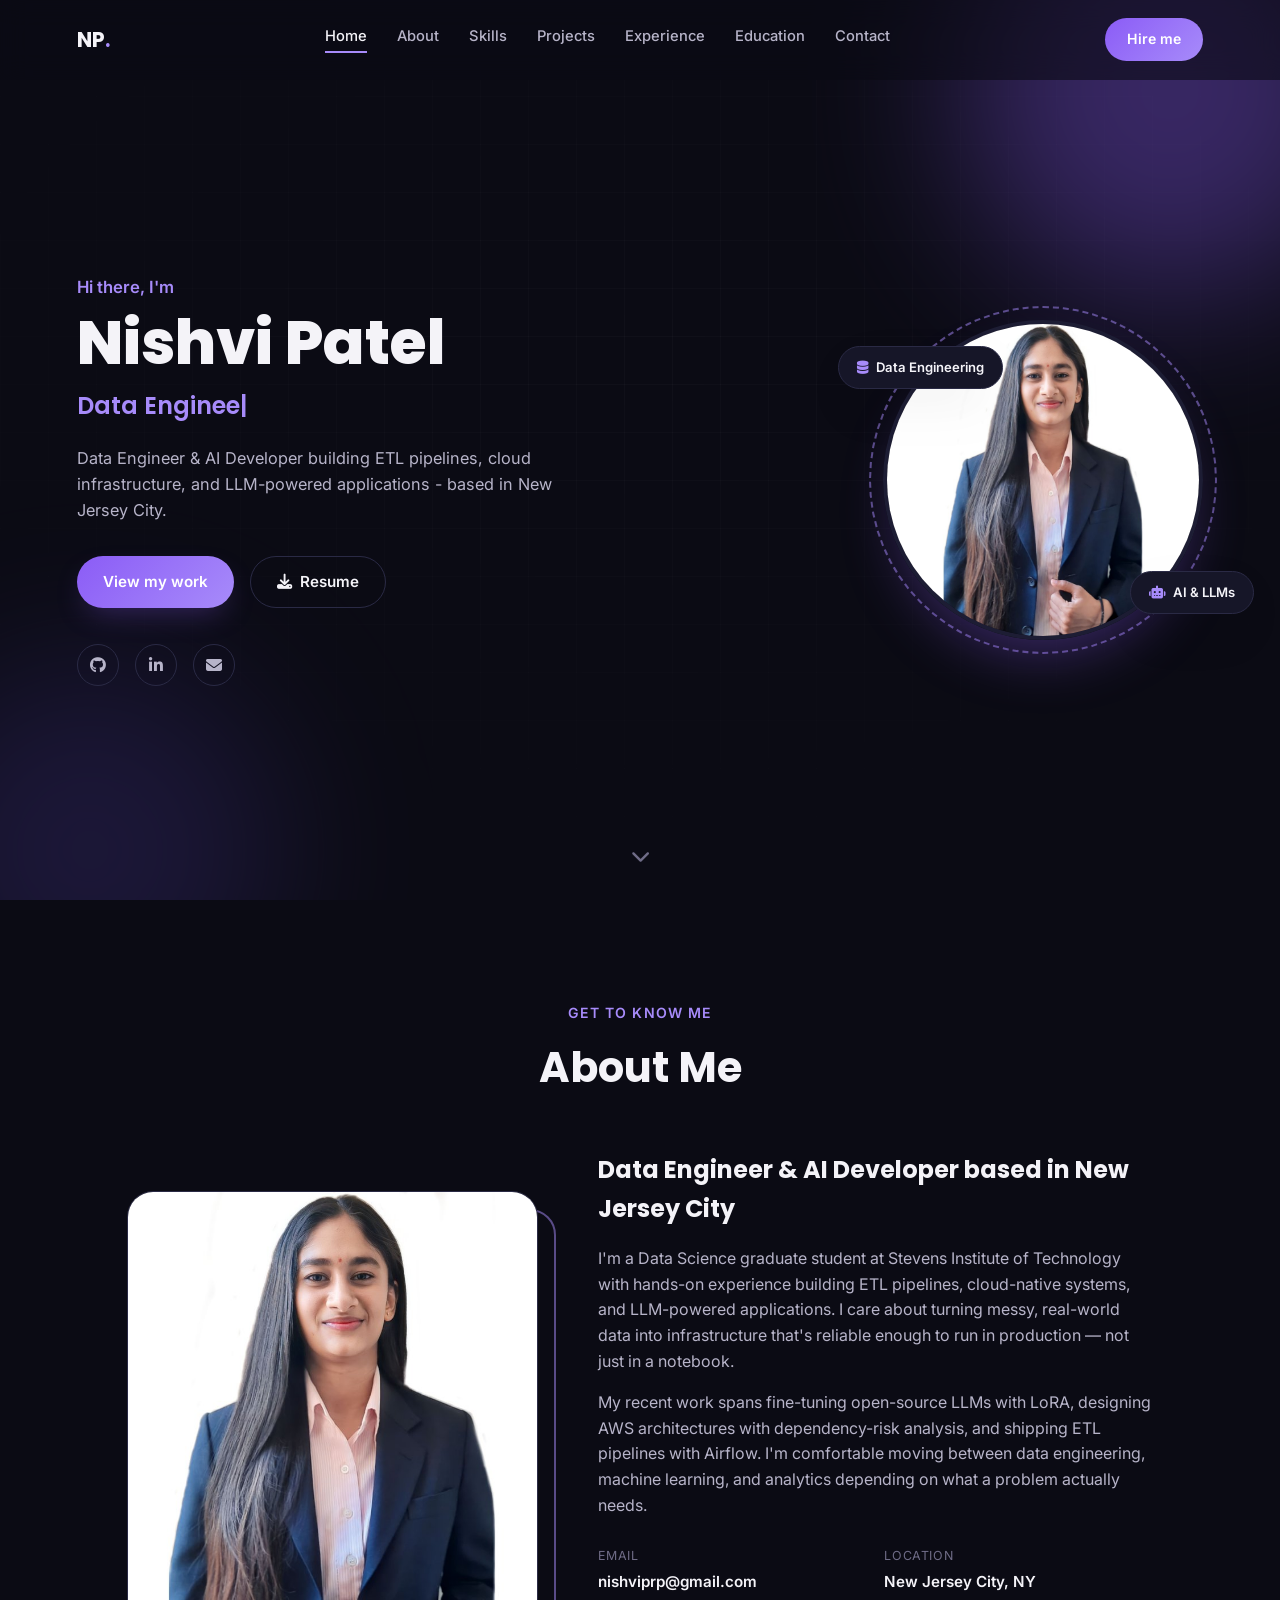
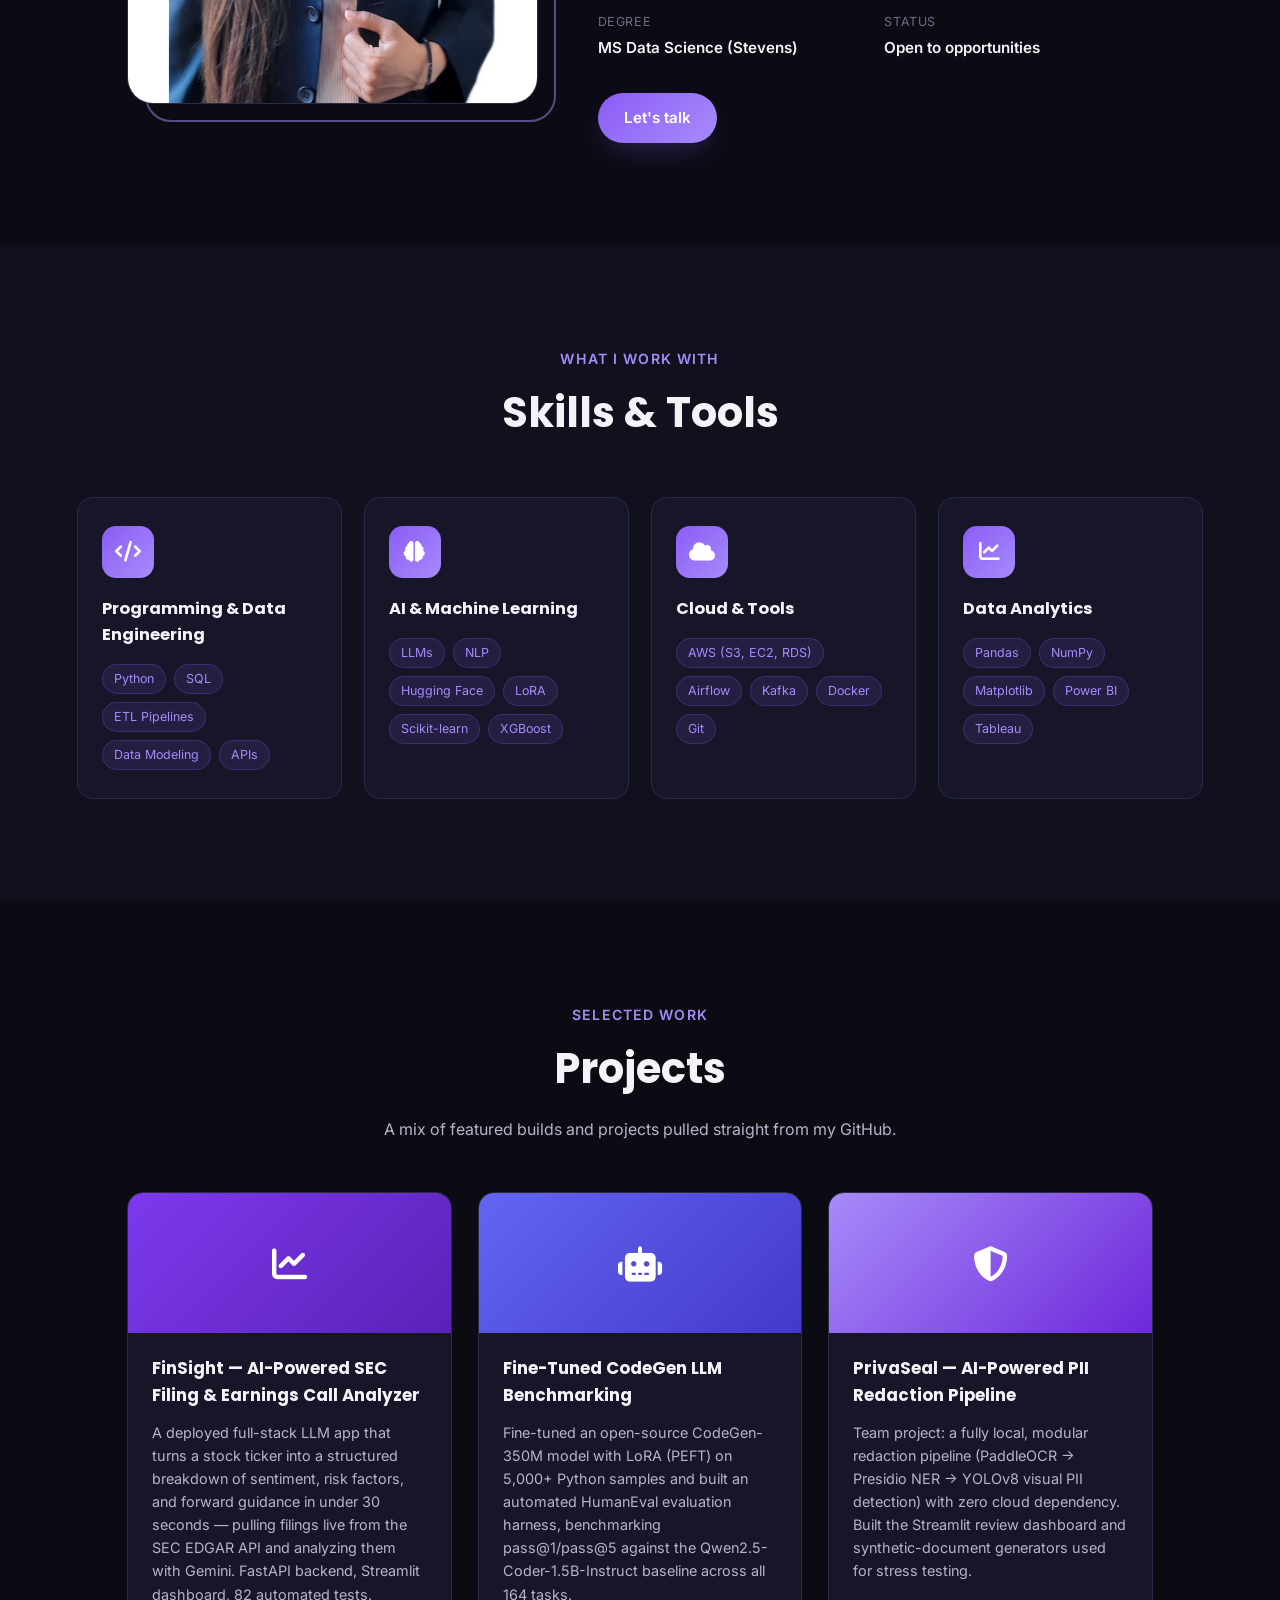
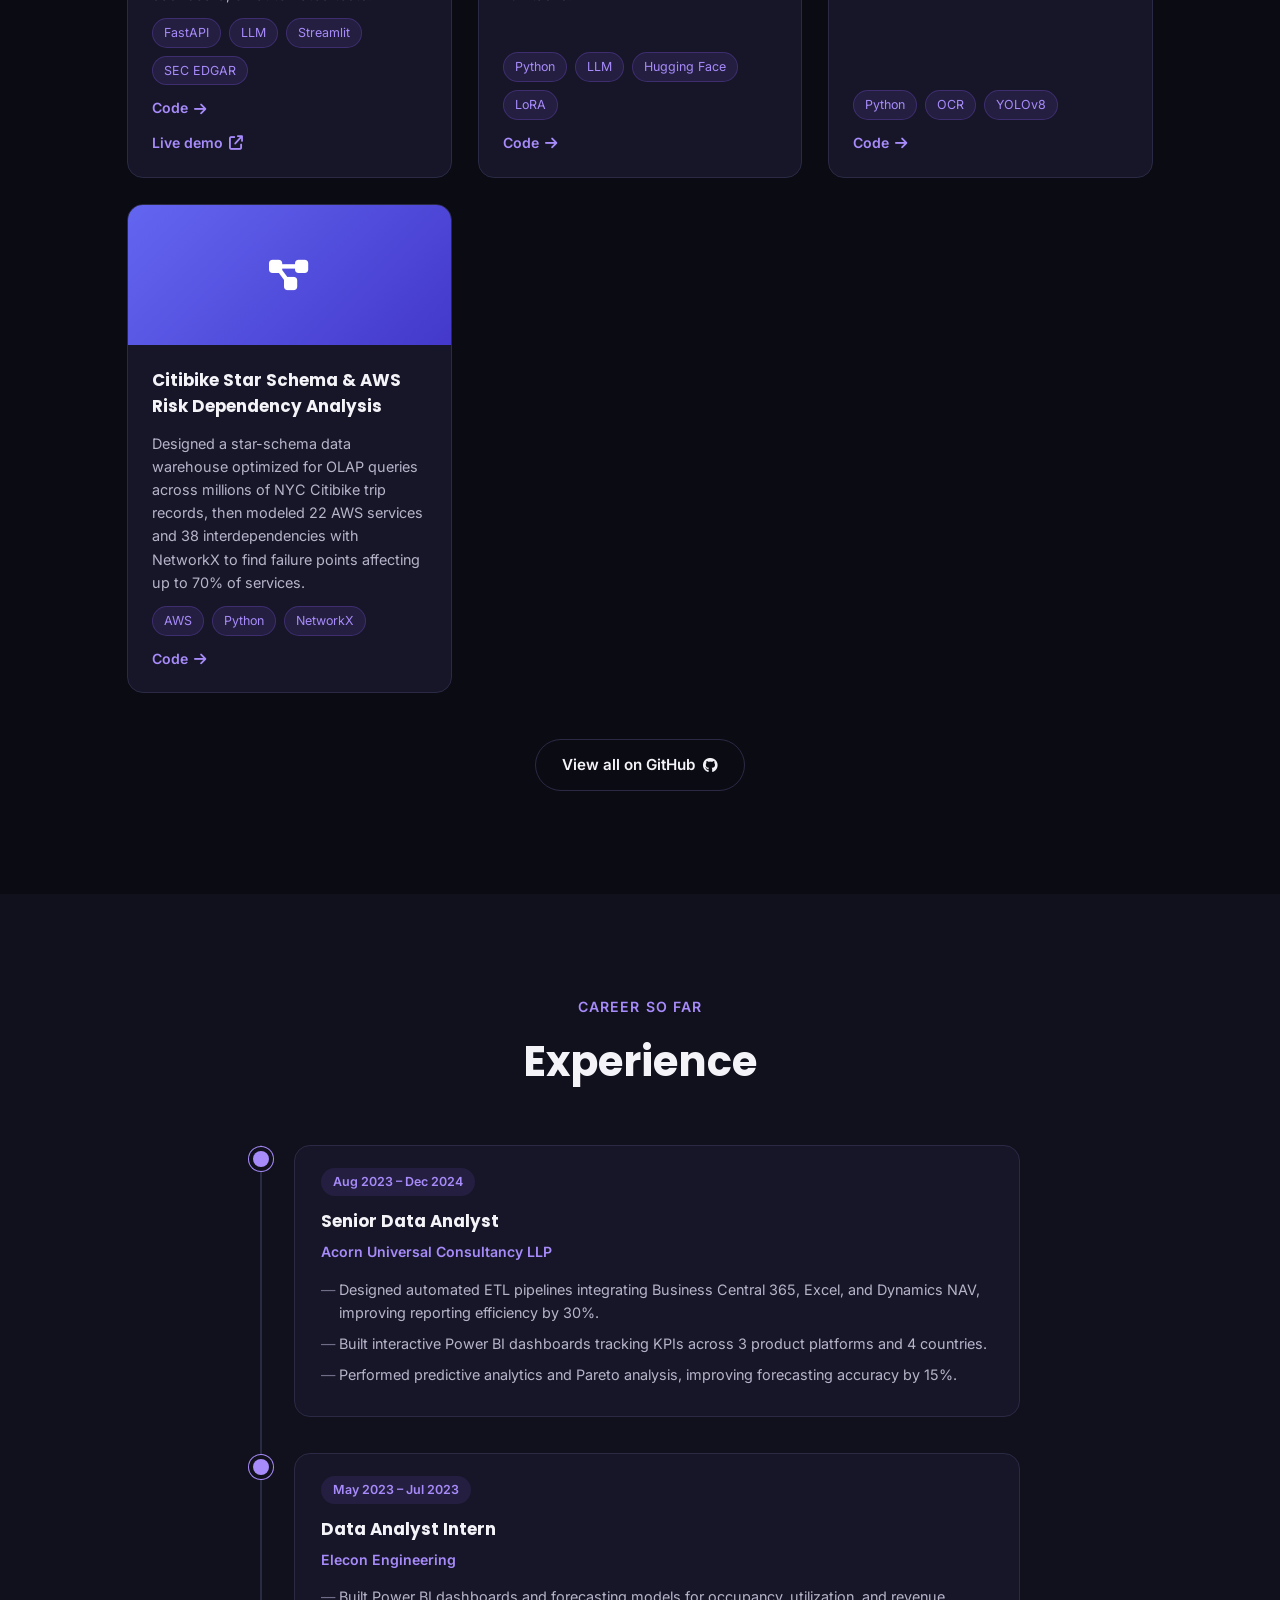
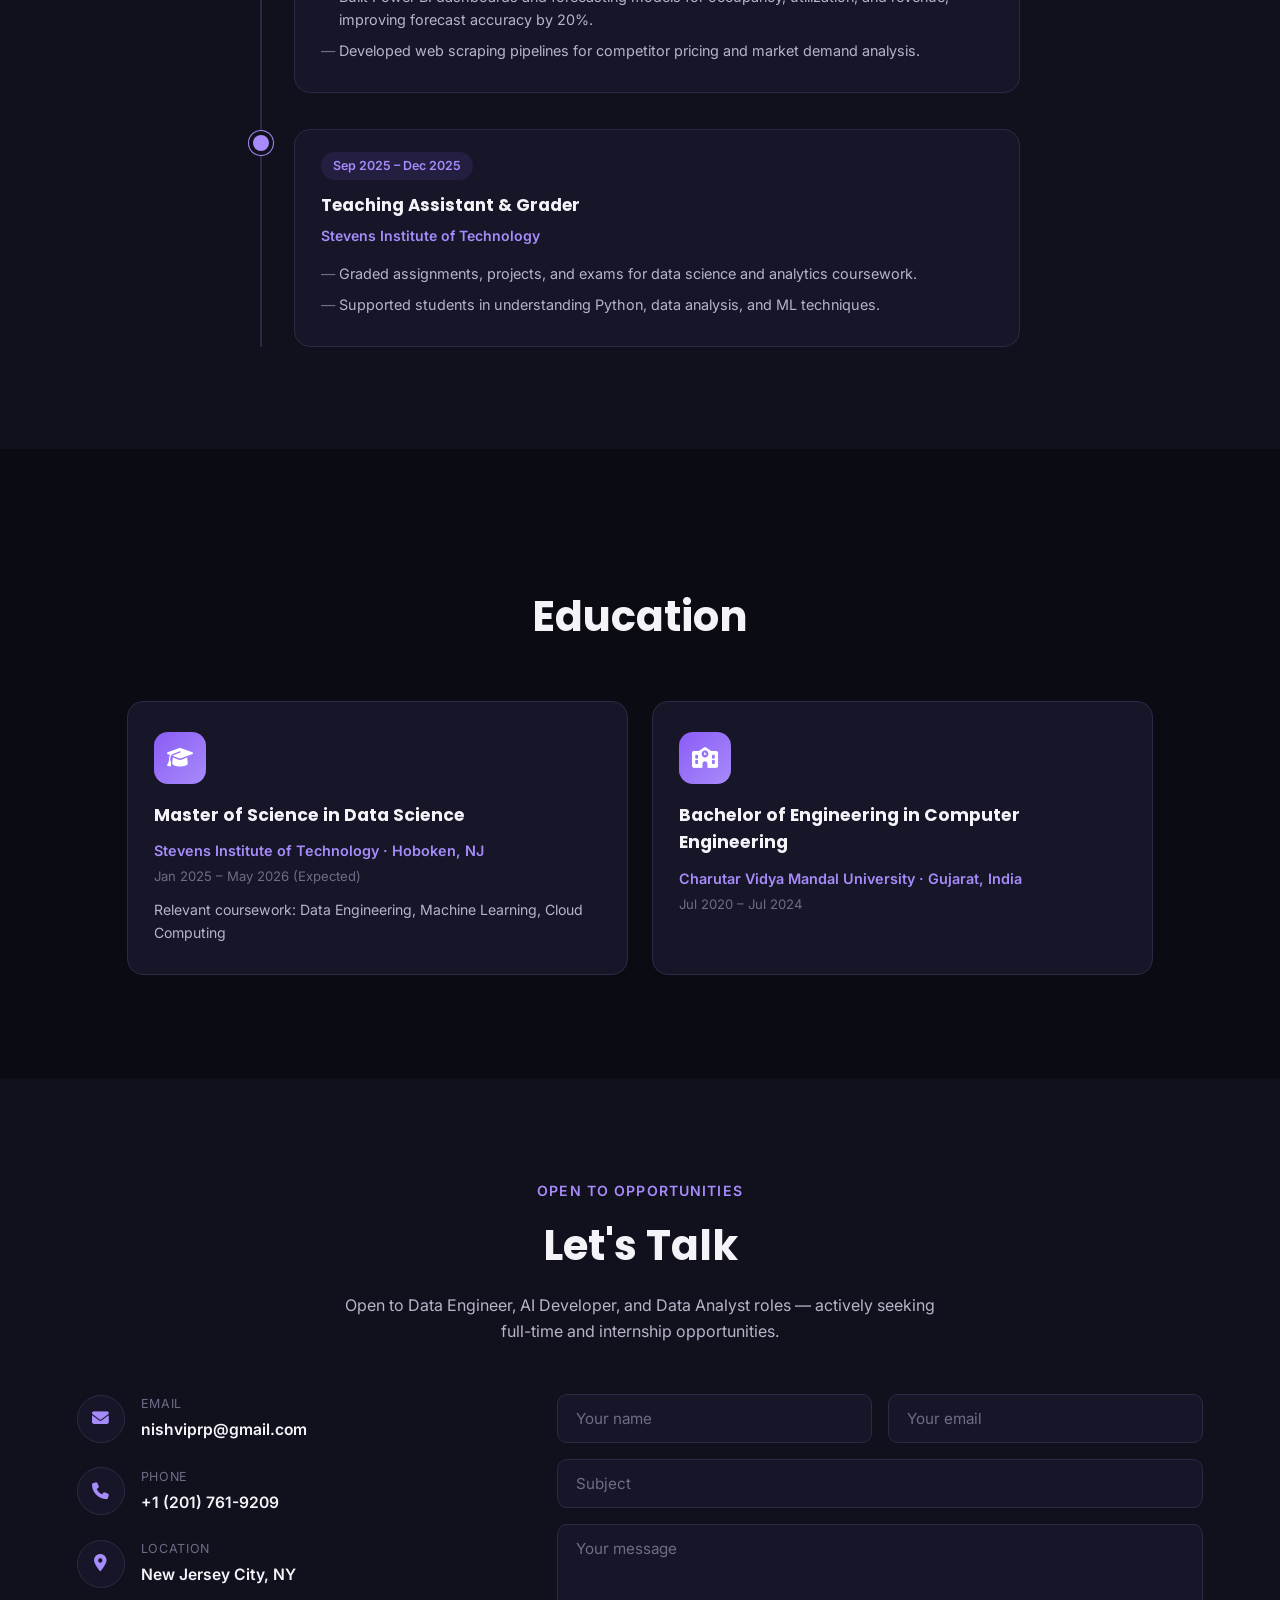
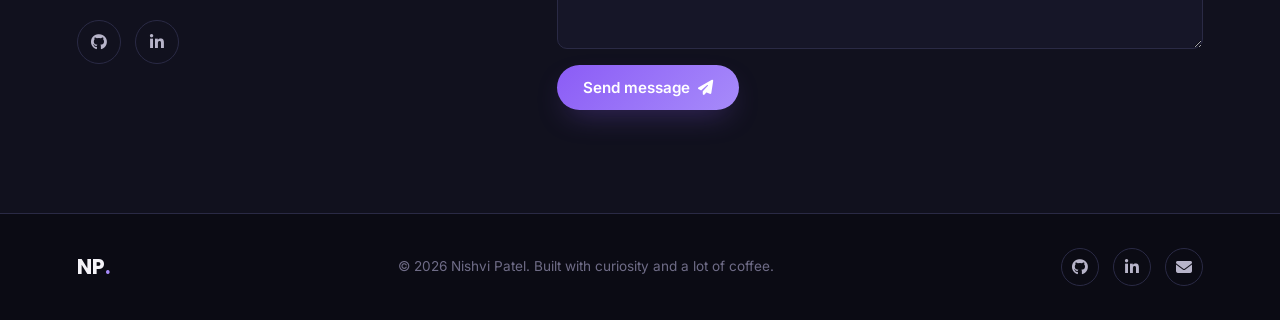
==== commit a1e843ca: "Update GitHub link for FinSight project" ====
--- a/index.html
+++ b/index.html
@@ -157,7 +157,7 @@
 <h4>FinSight &mdash; AI-Powered SEC Filing &amp; Earnings Call Analyzer</h4>
 <p>A deployed full-stack LLM app that turns a stock ticker into a structured breakdown of sentiment, risk factors, and forward guidance in under 30 seconds &mdash; pulling filings live from the SEC EDGAR API and analyzing them with Gemini. FastAPI backend, Streamlit dashboard, 82 automated tests.</p>
 <div class="tag-row"><span>FastAPI</span><span>LLM</span><span>Streamlit</span><span>SEC EDGAR</span></div>
-<a href="https://github.com/Nishviprp/finsight" target="_blank" rel="noopener" class="card-link">Code <i class="fa-solid fa-arrow-right"></i></a>
+<a href="https://github.com/Nishviprp/finSightAi" target="_blank" rel="noopener" class="card-link">Code <i class="fa-solid fa-arrow-right"></i></a>
 <a href="https://finsightaiapp.streamlit.app/" target="_blank" rel="noopener" class="card-link">Live demo <i class="fa-solid fa-arrow-up-right-from-square"></i></a>
 </div>
 </article>
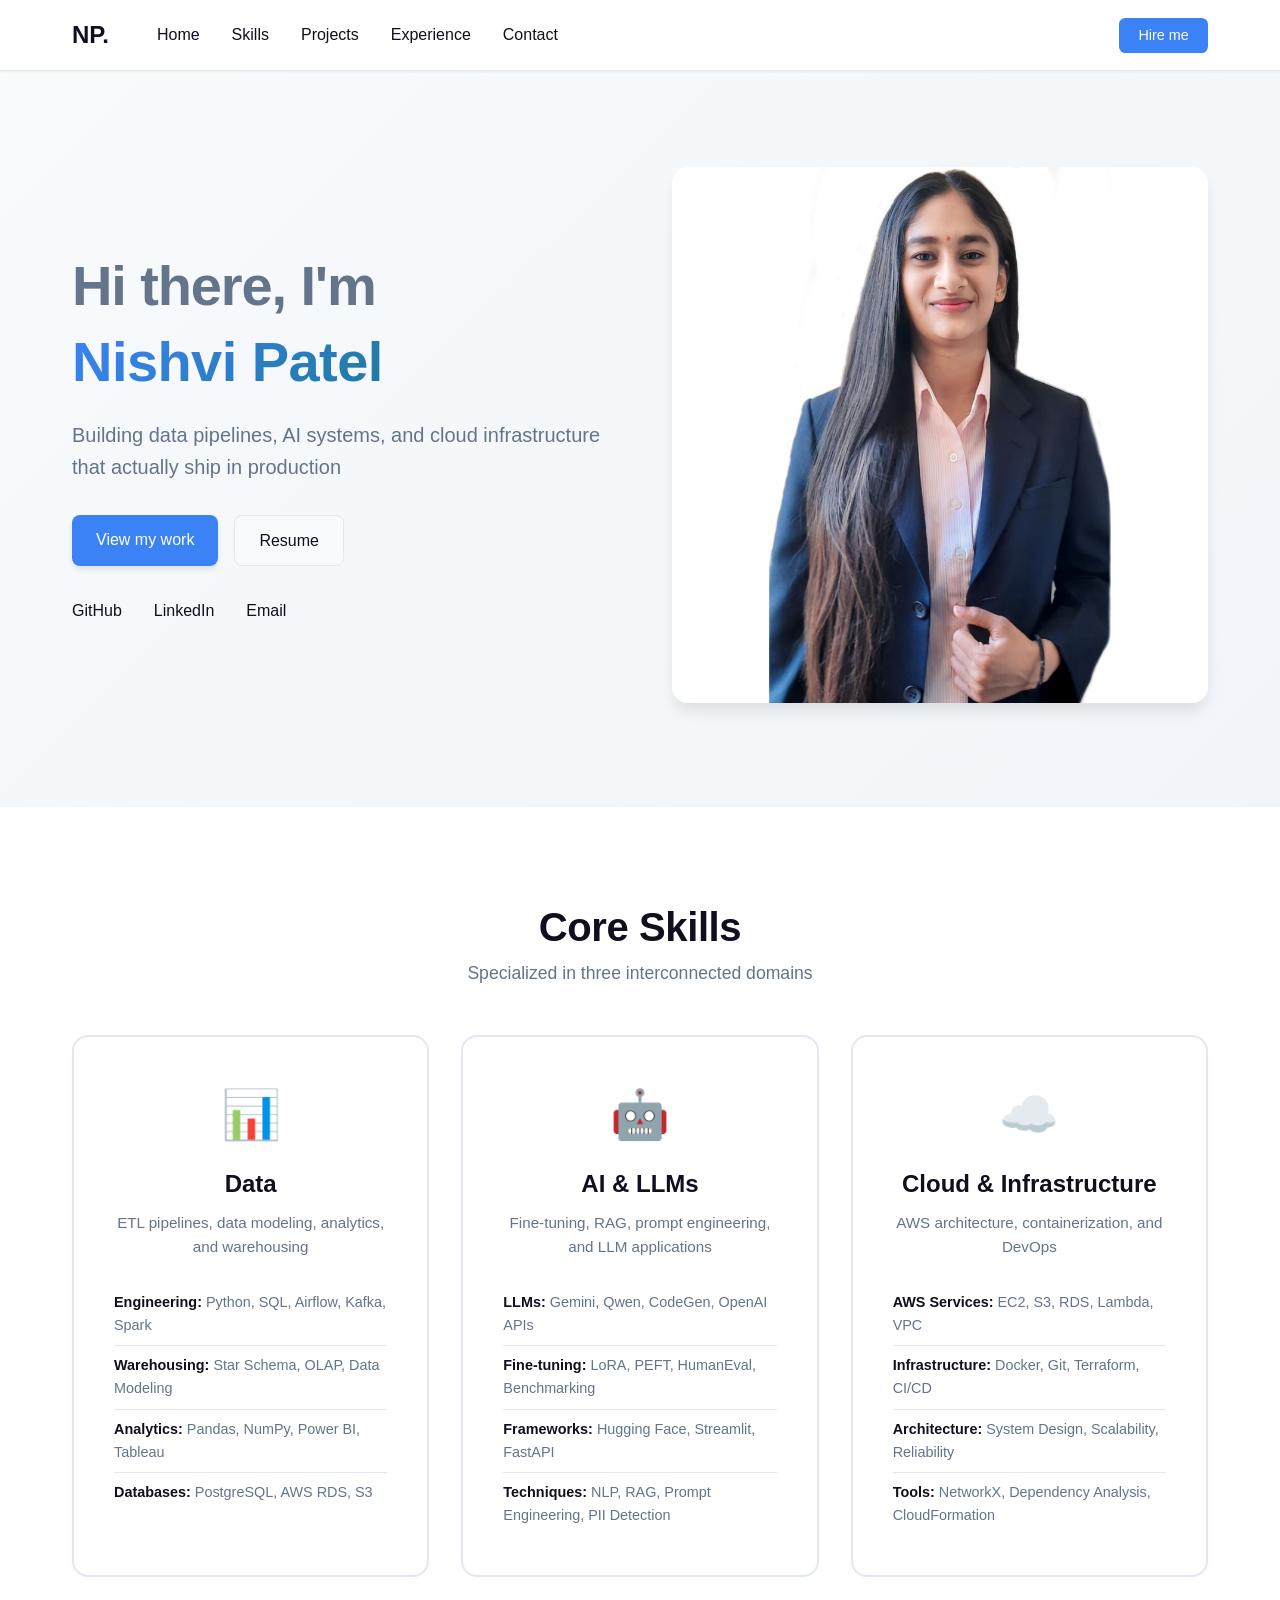
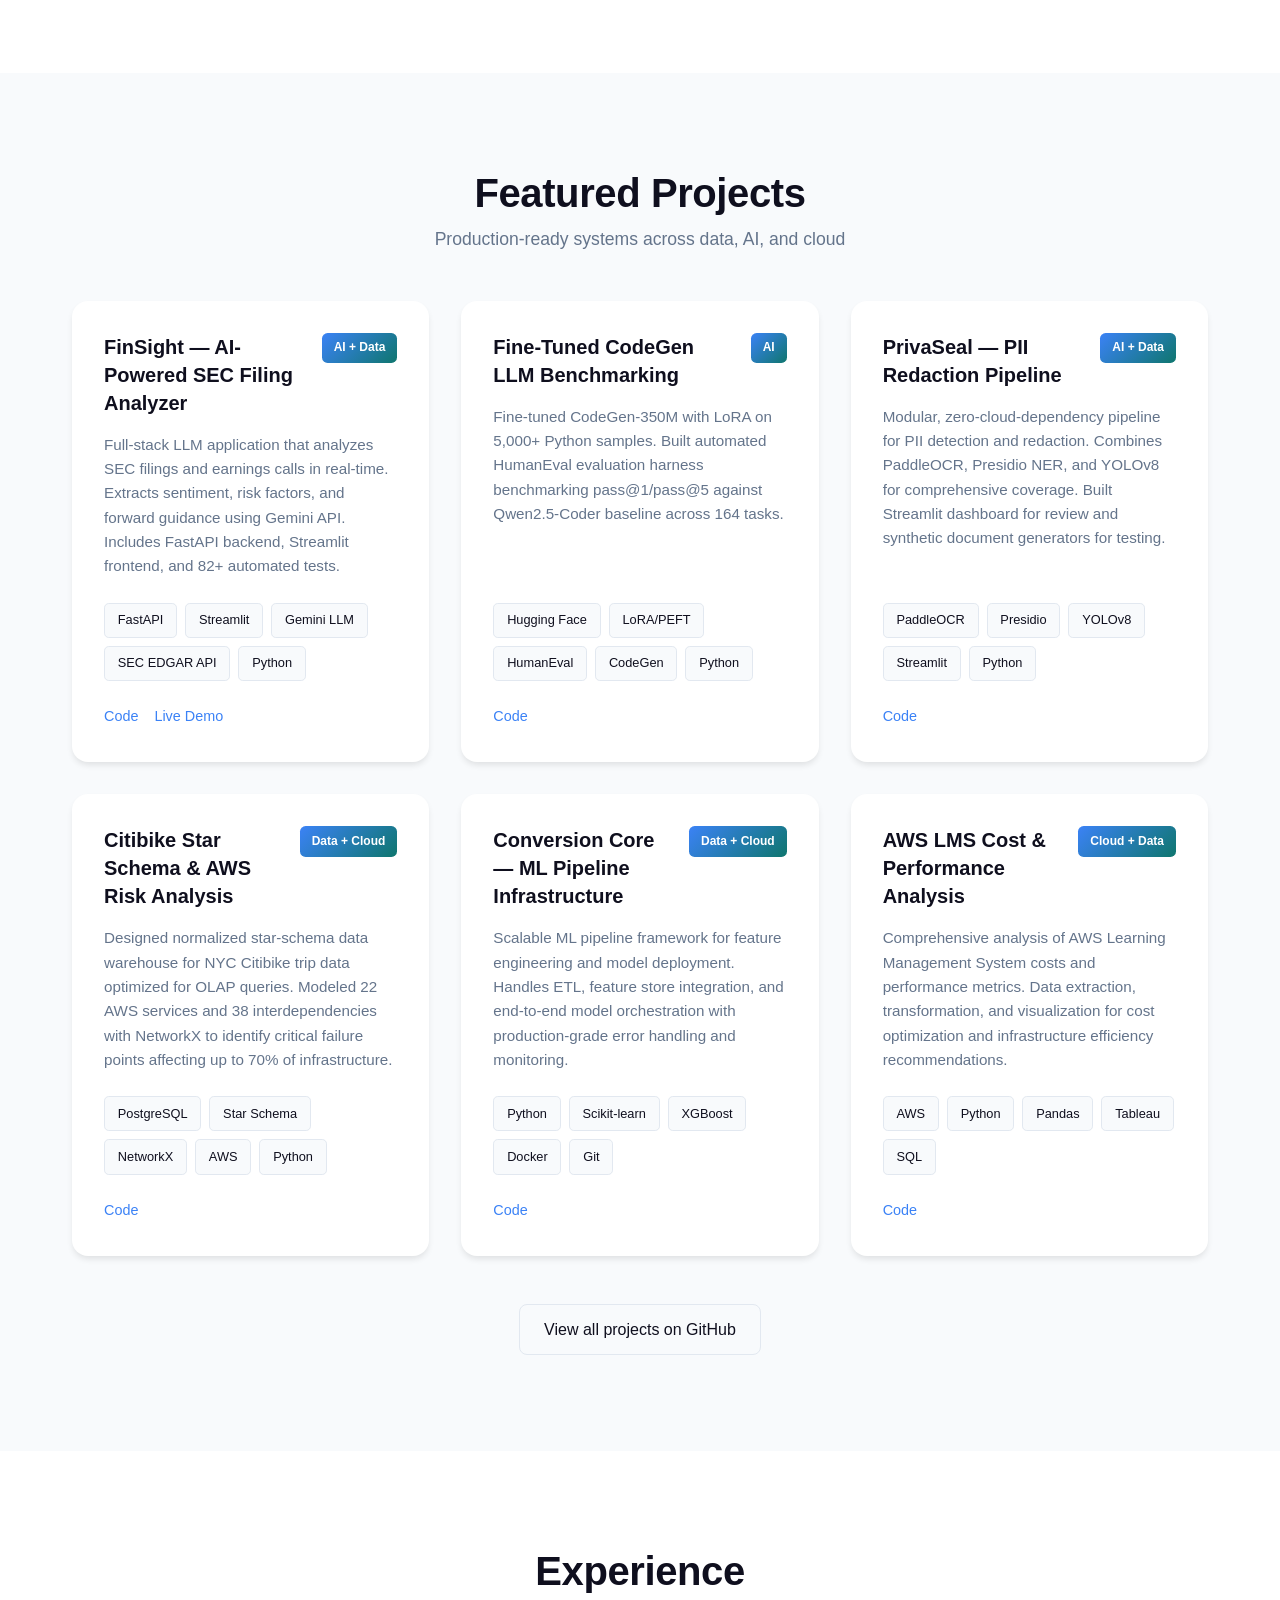
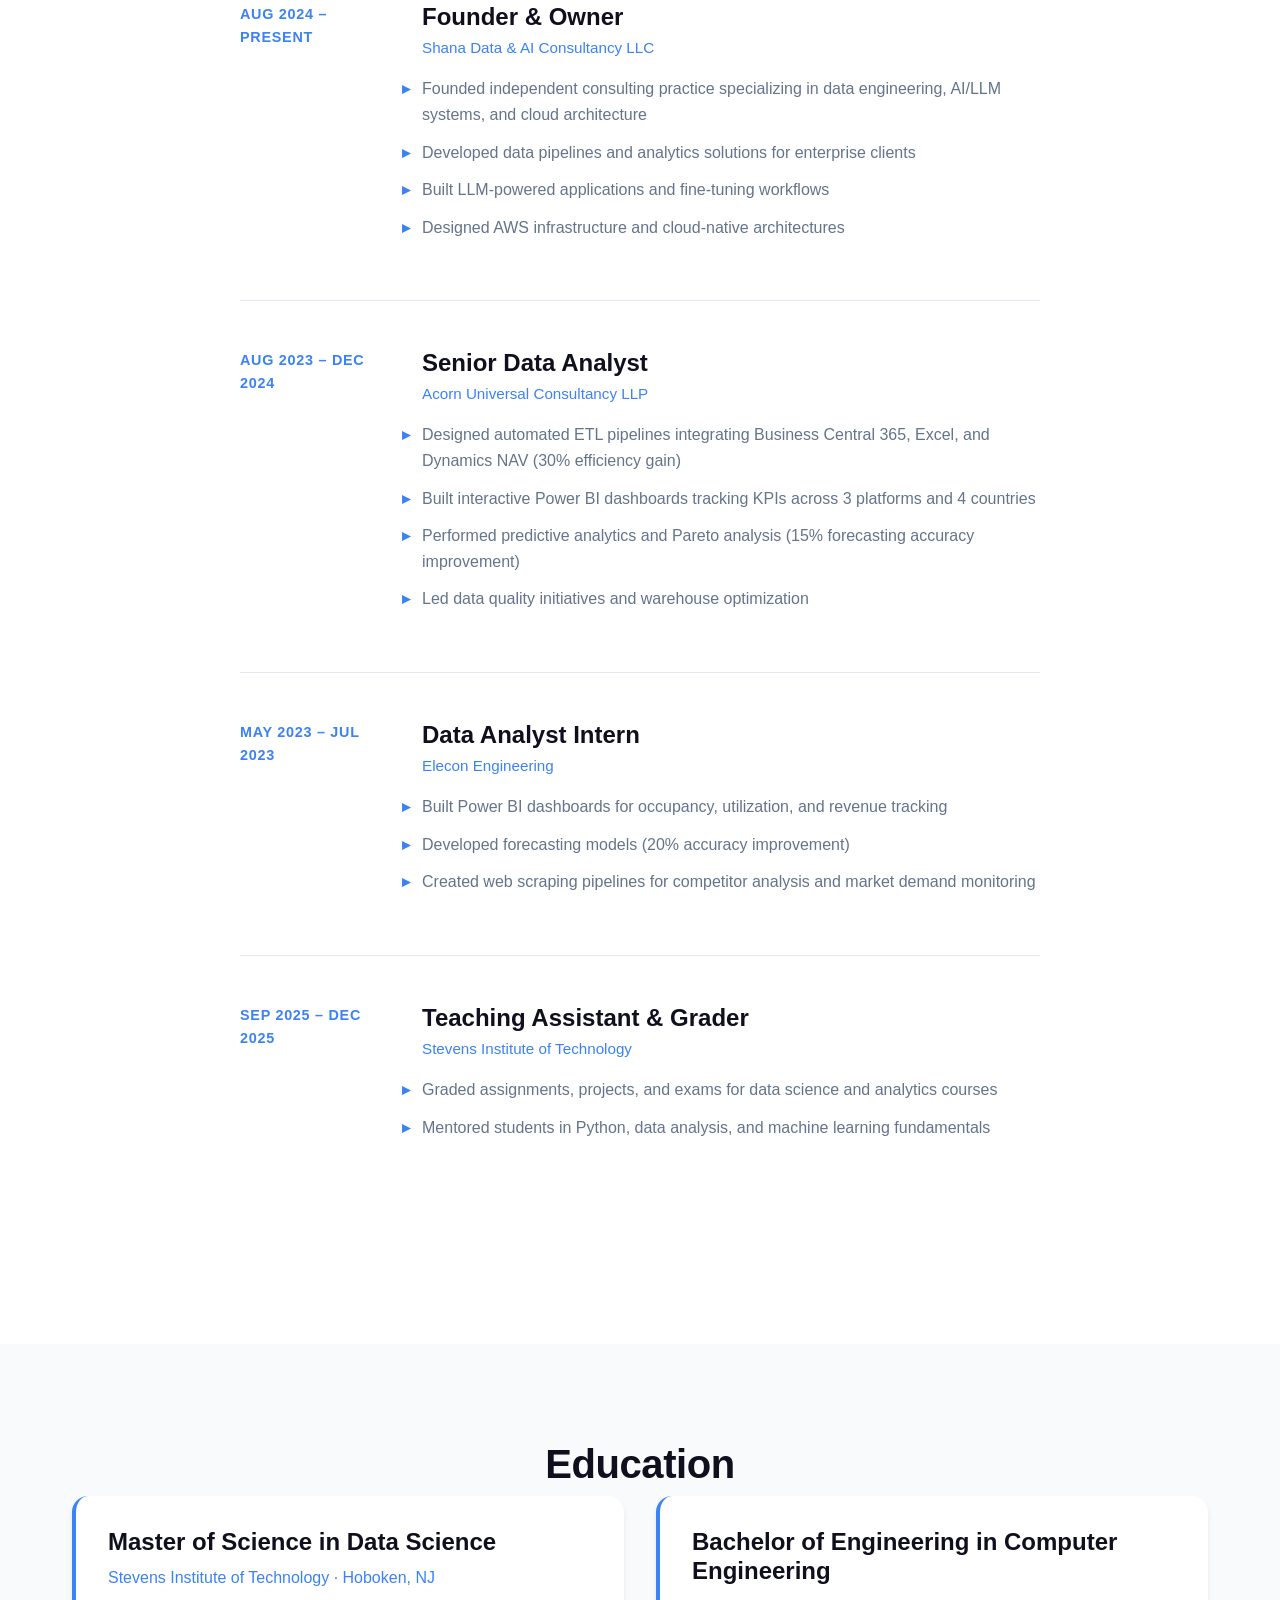
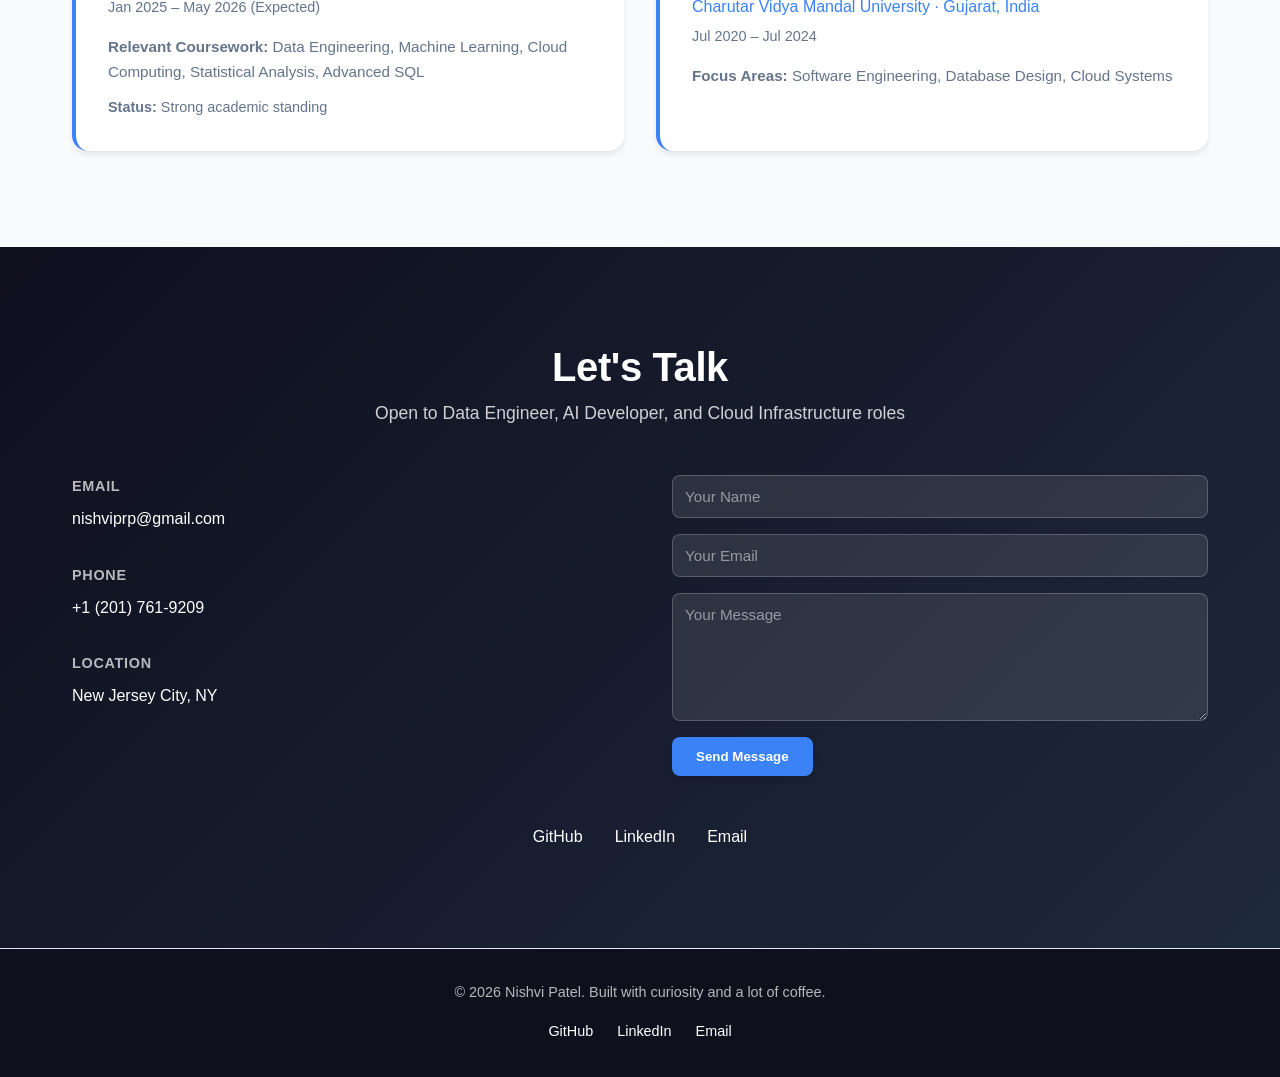
==== commit 3018fe3d: "Add files via upload" ====
--- a/index.html
+++ b/index.html
@@ -1,317 +1,406 @@
 <!DOCTYPE html>
 <html lang="en">
-<head>
-<meta charset="UTF-8">
-<meta name="viewport" content="width=device-width, initial-scale=1.0">
-<title>Nishvi Patel | Data Engineer & AI Developer</title>
-<meta name="description" content="Portfolio of Nishvi Patel, Data Engineer and AI Developer specializing in ETL pipelines, LLM applications, cloud systems, and data engineering.">
-<link rel="preconnect" href="https://fonts.googleapis.com">
-<link href="https://fonts.googleapis.com/css2?family=Poppins:wght@400;500;600;700;800&family=Inter:wght@400;500;600;700&display=swap" rel="stylesheet">
-<link rel="stylesheet" href="https://cdnjs.cloudflare.com/ajax/libs/font-awesome/6.5.1/css/all.min.css">
-<link rel="stylesheet" href="style.css">
-</head>
-<body>
-<div id="preloader">
-<div class="loader-ring"></div>
-</div>
-
-<!-- ============ NAV ============ -->
-<header class="navbar" id="navbar">
-<a href="#home" class="logo">NP<span>.</span></a>
-<nav class="nav-menu" id="navMenu">
-<a href="#home" class="active">Home</a>
-<a href="#about">About</a>
-<a href="#skills">Skills</a>
-<a href="#projects">Projects</a>
-<a href="#experience">Experience</a>
-<a href="#education">Education</a>
-<a href="#contact">Contact</a>
-</nav>
-<a href="#contact" class="nav-btn">Hire me</a>
-<button class="hamburger" id="hamburger" aria-label="Toggle menu">
-<span></span><span></span><span></span>
-</button>
-</header>
-
-<!-- ============ HERO ============ -->
-<section class="hero" id="home">
-<div class="hero-bg">
-<div class="blob blob-1"></div>
-<div class="blob blob-2"></div>
-<div class="grid-overlay"></div>
-</div>
-<div class="hero-inner">
-<div class="hero-text">
-<p class="hero-greet reveal-up">Hi there, I'm</p>
-<h1 class="hero-name reveal-up delay-1">Nishvi Patel</h1>
-<h2 class="hero-role reveal-up delay-2">
-<span id="typedRole"></span><span class="type-cursor">|</span>
-</h2>
-<p class="hero-desc reveal-up delay-3">
-Data Engineer &amp; AI Developer building ETL pipelines, cloud infrastructure,
-and LLM-powered applications - based in New Jersey City.
-</p>
-<div class="hero-actions reveal-up delay-4">
-<a href="#projects" class="btn btn-solid">View my work</a>
-<a href="Nishvi%20Patel%20Resume.pdf" target="_blank" rel="noopener" class="btn btn-outline">
-<i class="fa-solid fa-download"></i> Resume
-</a>
-</div>
-<div class="hero-socials reveal-up delay-5">
-<a href="https://github.com/Nishviprp" target="_blank" rel="noopener" aria-label="GitHub"><i class="fa-brands fa-github"></i></a>
-<a href="https://www.linkedin.com/in/nishvi-patel-9186a4219" target="_blank" rel="noopener" aria-label="LinkedIn"><i class="fa-brands fa-linkedin-in"></i></a>
-<a href="mailto:nishviprp@gmail.com" aria-label="Email"><i class="fa-solid fa-envelope"></i></a>
-</div>
-</div>
-<div class="hero-photo reveal-up delay-2">
-<div class="photo-ring"></div>
-<img src="nishvi.jpg" alt="Nishvi Patel">
-<div class="float-card float-card-1"><i class="fa-solid fa-database"></i> Data Engineering</div>
-<div class="float-card float-card-2"><i class="fa-solid fa-robot"></i> AI &amp; LLMs</div>
-</div>
-</div>
-<a href="#about" class="scroll-down" aria-label="Scroll down">
-<i class="fa-solid fa-chevron-down"></i>
-</a>
-</section>
-
-<!-- ============ ABOUT ============ -->
-<section class="section" id="about">
-<p class="section-tag reveal-up">Get to know me</p>
-<h2 class="section-title reveal-up">About Me</h2>
-<div class="about-grid">
-<div class="about-img reveal-up">
-<img src="nishvi.jpg" alt="Nishvi Patel portrait">
-<div class="about-img-accent"></div>
-</div>
-<div class="about-content reveal-up delay-1">
-<h3>Data Engineer &amp; AI Developer based in New Jersey City</h3>
-<p>
-I'm a Data Science graduate student at Stevens Institute of Technology with hands-on
-experience building ETL pipelines, cloud-native systems, and LLM-powered applications.
-I care about turning messy, real-world data into infrastructure that's reliable enough
-to run in production — not just in a notebook.
-</p>
-<p>
-My recent work spans fine-tuning open-source LLMs with LoRA, designing AWS architectures
-with dependency-risk analysis, and shipping ETL pipelines with Airflow. I'm comfortable
-moving between data engineering, machine learning, and analytics depending on what a
-problem actually needs.
-</p>
-<div class="about-info-grid">
-<div><span class="label">Email</span><span class="value">nishviprp@gmail.com</span></div>
-<div><span class="label">Location</span><span class="value">New Jersey City, NY</span></div>
-<div><span class="label">Degree</span><span class="value">MS Data Science (Stevens)</span></div>
-<div><span class="label">Status</span><span class="value">Open to opportunities</span></div>
-</div>
-<a href="#contact" class="btn btn-solid">Let's talk</a>
-</div>
-</div>
-</section>
-
-<!-- ============ SKILLS ============ -->
-<section class="section section-alt" id="skills">
-<p class="section-tag reveal-up">What I work with</p>
-<h2 class="section-title reveal-up">Skills &amp; Tools</h2>
-<div class="skills-grid">
-<div class="skill-card reveal-up">
-<div class="skill-icon"><i class="fa-solid fa-code"></i></div>
-<h4>Programming &amp; Data Engineering</h4>
-<div class="tag-row">
-<span>Python</span><span>SQL</span><span>ETL Pipelines</span><span>Data Modeling</span><span>APIs</span>
-</div>
-</div>
-<div class="skill-card reveal-up delay-1">
-<div class="skill-icon"><i class="fa-solid fa-brain"></i></div>
-<h4>AI &amp; Machine Learning</h4>
-<div class="tag-row">
-<span>LLMs</span><span>NLP</span><span>Hugging Face</span><span>LoRA</span><span>Scikit-learn</span><span>XGBoost</span>
-</div>
-</div>
-<div class="skill-card reveal-up delay-2">
-<div class="skill-icon"><i class="fa-solid fa-cloud"></i></div>
-<h4>Cloud &amp; Tools</h4>
-<div class="tag-row">
-<span>AWS (S3, EC2, RDS)</span><span>Airflow</span><span>Kafka</span><span>Docker</span><span>Git</span>
-</div>
-</div>
-<div class="skill-card reveal-up delay-3">
-<div class="skill-icon"><i class="fa-solid fa-chart-line"></i></div>
-<h4>Data Analytics</h4>
-<div class="tag-row">
-<span>Pandas</span><span>NumPy</span><span>Matplotlib</span><span>Power BI</span><span>Tableau</span>
-</div>
-</div>
-</div>
-</section>
-
-<!-- ============ PROJECTS ============ -->
-<section class="section" id="projects">
-<p class="section-tag reveal-up">Selected work</p>
-<h2 class="section-title reveal-up">Projects</h2>
-<p class="section-sub reveal-up">A mix of featured builds and projects pulled straight from my GitHub.</p>
-<div class="project-grid">
-<article class="project-card reveal-up">
-<div class="project-thumb thumb-1"><i class="fa-solid fa-chart-line"></i></div>
-<div class="project-body">
-<h4>FinSight &mdash; AI-Powered SEC Filing &amp; Earnings Call Analyzer</h4>
-<p>A deployed full-stack LLM app that turns a stock ticker into a structured breakdown of sentiment, risk factors, and forward guidance in under 30 seconds &mdash; pulling filings live from the SEC EDGAR API and analyzing them with Gemini. FastAPI backend, Streamlit dashboard, 82 automated tests.</p>
-<div class="tag-row"><span>FastAPI</span><span>LLM</span><span>Streamlit</span><span>SEC EDGAR</span></div>
-<a href="https://github.com/Nishviprp/finSightAi" target="_blank" rel="noopener" class="card-link">Code <i class="fa-solid fa-arrow-right"></i></a>
-<a href="https://finsightaiapp.streamlit.app/" target="_blank" rel="noopener" class="card-link">Live demo <i class="fa-solid fa-arrow-up-right-from-square"></i></a>
-</div>
-</article>
-
-<article class="project-card reveal-up delay-1">
-<div class="project-thumb thumb-2"><i class="fa-solid fa-robot"></i></div>
-<div class="project-body">
-<h4>Fine-Tuned CodeGen LLM Benchmarking</h4>
-<p>Fine-tuned an open-source CodeGen-350M model with LoRA (PEFT) on 5,000+ Python samples and built an automated HumanEval evaluation harness, benchmarking pass@1/pass@5 against the Qwen2.5-Coder-1.5B-Instruct baseline across all 164 tasks.</p>
-<div class="tag-row"><span>Python</span><span>LLM</span><span>Hugging Face</span><span>LoRA</span></div>
-<a href="https://github.com/Nishviprp/CodeGen-LLM" target="_blank" rel="noopener" class="card-link">Code <i class="fa-solid fa-arrow-right"></i></a>
-</div>
-</article>
-
-<article class="project-card reveal-up delay-2">
-<div class="project-thumb thumb-9"><i class="fa-solid fa-shield-halved"></i></div>
-<div class="project-body">
-<h4>PrivaSeal &mdash; AI-Powered PII Redaction Pipeline</h4>
-<p>Team project: a fully local, modular redaction pipeline (PaddleOCR &rarr; Presidio NER &rarr; YOLOv8 visual PII detection) with zero cloud dependency. Built the Streamlit review dashboard and synthetic-document generators used for stress testing.</p>
-<div class="tag-row"><span>Python</span><span>OCR</span><span>YOLOv8</span></div>
-<a href="https://github.com/koensantos/privaseal-project" target="_blank" rel="noopener" class="card-link">Code <i class="fa-solid fa-arrow-right"></i></a>
-</div>
-</article>
-
-<article class="project-card reveal-up">
-<div class="project-thumb thumb-2"><i class="fa-solid fa-diagram-project"></i></div>
-<div class="project-body">
-<h4>Citibike Star Schema &amp; AWS Risk Dependency Analysis</h4>
-<p>Designed a star-schema data warehouse optimized for OLAP queries across millions of NYC Citibike trip records, then modeled 22 AWS services and 38 interdependencies with NetworkX to find failure points affecting up to 70% of services.</p>
-<div class="tag-row"><span>AWS</span><span>Python</span><span>NetworkX</span></div>
-<a href="https://github.com/Nishviprp/citibike-star-schema" target="_blank" rel="noopener" class="card-link">Code <i class="fa-solid fa-arrow-right"></i></a>
-</div>
-</article>
-</div>
-<div class="projects-more reveal-up">
-<a href="https://github.com/Nishviprp?tab=repositories" target="_blank" rel="noopener" class="btn btn-outline">
-View all on GitHub <i class="fa-brands fa-github"></i>
-</a>
-</div>
-</section>
-
-<!-- ============ EXPERIENCE ============ -->
-<section class="section section-alt" id="experience">
-<p class="section-tag reveal-up">Career so far</p>
-<h2 class="section-title reveal-up">Experience</h2>
-<div class="timeline">
-<div class="timeline-item reveal-up">
-<div class="timeline-dot"></div>
-<div class="timeline-card">
-<span class="timeline-date">Aug 2023 – Dec 2024</span>
-<h4>Senior Data Analyst</h4>
-<p class="timeline-org">Acorn Universal Consultancy LLP</p>
-<ul>
-<li>Designed automated ETL pipelines integrating Business Central 365, Excel, and Dynamics NAV, improving reporting efficiency by 30%.</li>
-<li>Built interactive Power BI dashboards tracking KPIs across 3 product platforms and 4 countries.</li>
-<li>Performed predictive analytics and Pareto analysis, improving forecasting accuracy by 15%.</li>
-</ul>
-</div>
-</div>
-<div class="timeline-item reveal-up delay-1">
-<div class="timeline-dot"></div>
-<div class="timeline-card">
-<span class="timeline-date">May 2023 – Jul 2023</span>
-<h4>Data Analyst Intern</h4>
-<p class="timeline-org">Elecon Engineering</p>
-<ul>
-<li>Built Power BI dashboards and forecasting models for occupancy, utilization, and revenue, improving forecast accuracy by 20%.</li>
-<li>Developed web scraping pipelines for competitor pricing and market demand analysis.</li>
-</ul>
-</div>
-</div>
-<div class="timeline-item reveal-up delay-2">
-<div class="timeline-dot"></div>
-<div class="timeline-card">
-<span class="timeline-date">Sep 2025 – Dec 2025</span>
-<h4>Teaching Assistant &amp; Grader</h4>
-<p class="timeline-org">Stevens Institute of Technology</p>
-<ul>
-<li>Graded assignments, projects, and exams for data science and analytics coursework.</li>
-<li>Supported students in understanding Python, data analysis, and ML techniques.</li>
-</ul>
-</div>
-</div>
-</div>
-</section>
-
-<!-- ============ EDUCATION ============ -->
-<section class="section" id="education">
-<p class="section-tag reveal-up">Background</p>
-<h2 class="section-title reveal-up">Education</h2>
-<div class="edu-grid">
-<div class="edu-card reveal-up">
-<div class="edu-icon"><i class="fa-solid fa-graduation-cap"></i></div>
-<h4>Master of Science in Data Science</h4>
-<p class="edu-org">Stevens Institute of Technology · Hoboken, NJ</p>
-<p class="edu-date">Jan 2025 – May 2026 (Expected)</p>
-<p class="edu-note">Relevant coursework: Data Engineering, Machine Learning, Cloud Computing</p>
-</div>
-<div class="edu-card reveal-up delay-1">
-<div class="edu-icon"><i class="fa-solid fa-school"></i></div>
-<h4>Bachelor of Engineering in Computer Engineering</h4>
-<p class="edu-org">Charutar Vidya Mandal University · Gujarat, India</p>
-<p class="edu-date">Jul 2020 – Jul 2024</p>
-</div>
-</div>
-</section>
-
-<!-- ============ CONTACT ============ -->
-<section class="section section-alt" id="contact">
-<p class="section-tag reveal-up">Open to opportunities</p>
-<h2 class="section-title reveal-up">Let's Talk</h2>
-<p class="section-sub reveal-up">Open to Data Engineer, AI Developer, and Data Analyst roles — actively seeking full-time and internship opportunities.</p>
-<div class="contact-grid">
-<div class="contact-info reveal-up">
-<div class="contact-item">
-<div class="contact-icon"><i class="fa-solid fa-envelope"></i></div>
-<div><span class="label">Email</span><a href="mailto:nishviprp@gmail.com">nishviprp@gmail.com</a></div>
-</div>
-<div class="contact-item">
-<div class="contact-icon"><i class="fa-solid fa-phone"></i></div>
-<div><span class="label">Phone</span><a href="tel:+12017619209">+1 (201) 761-9209</a></div>
-</div>
-<div class="contact-item">
-<div class="contact-icon"><i class="fa-solid fa-location-dot"></i></div>
-<div><span class="label">Location</span><span class="value">New Jersey City, NY</span></div>
-</div>
-<div class="contact-socials">
-<a href="https://github.com/Nishviprp" target="_blank" rel="noopener" aria-label="GitHub"><i class="fa-brands fa-github"></i></a>
-<a href="https://www.linkedin.com/in/nishvi-patel-9186a4219" target="_blank" rel="noopener" aria-label="LinkedIn"><i class="fa-brands fa-linkedin-in"></i></a>
-</div>
-</div>
-<form class="contact-form reveal-up delay-1" action="https://formsubmit.co/nishviprp@gmail.com" method="POST">
-<div class="form-row">
-<input type="text" name="name" placeholder="Your name" required>
-<input type="email" name="email" placeholder="Your email" required>
-</div>
-<input type="text" name="subject" placeholder="Subject">
-<textarea name="message" rows="5" placeholder="Your message" required></textarea>
-<button type="submit" class="btn btn-solid">Send message <i class="fa-solid fa-paper-plane"></i></button>
-</form>
-</div>
-</section>
-
-<!-- ============ FOOTER ============ -->
-<footer class="footer">
-<a href="#home" class="logo">NP<span>.</span></a>
-<p>© <span id="year"></span> Nishvi Patel. Built with curiosity and a lot of coffee.</p>
-<div class="footer-socials">
-<a href="https://github.com/Nishviprp" target="_blank" rel="noopener" aria-label="GitHub"><i class="fa-brands fa-github"></i></a>
-<a href="https://www.linkedin.com/in/nishvi-patel-9186a4219" target="_blank" rel="noopener" aria-label="LinkedIn"><i class="fa-brands fa-linkedin-in"></i></a>
-<a href="mailto:nishviprp@gmail.com" aria-label="Email"><i class="fa-solid fa-envelope"></i></a>
-</div>
-</footer>
-<a href="#home" class="back-to-top" id="backToTop" aria-label="Back to top"><i class="fa-solid fa-arrow-up"></i></a>
-<script src="script.js"></script>
-</body>
+  <head>
+    <meta charset="UTF-8" />
+    <meta name="viewport" content="width=device-width, initial-scale=1.0" />
+    <meta
+      name="description"
+      content="Nishvi Patel | Data Engineer & AI Developer | Specialized in Data Engineering, AI/LLMs, and Cloud Infrastructure"
+    />
+    <meta name="theme-color" content="#0f0f1e" />
+    <title>Nishvi Patel | Data + AI + Cloud</title>
+    <link rel="stylesheet" href="style.css" />
+  </head>
+  <body>
+    <!-- Navigation -->
+    <nav class="navbar">
+      <div class="nav-container">
+        <div class="logo">NP.</div>
+        <ul class="nav-menu">
+          <li><a href="#home" class="nav-link">Home</a></li>
+          <li><a href="#skills" class="nav-link">Skills</a></li>
+          <li><a href="#projects" class="nav-link">Projects</a></li>
+          <li><a href="#experience" class="nav-link">Experience</a></li>
+          <li><a href="#contact" class="nav-link">Contact</a></li>
+        </ul>
+        <button class="cta-btn"><a href="#contact" style="color: inherit; text-decoration: none;">Hire me</a></button>
+      </div>
+    </nav>
+
+    <!-- Hero Section -->
+    <section id="home" class="hero">
+      <div class="hero-content">
+        <div class="hero-text">
+          <h1>Hi there, I'm</h1>
+          <h2 class="name-title">Nishvi Patel</h2>
+          <p class="hero-subtitle">
+            Building data pipelines, AI systems, and cloud infrastructure
+            <br>that actually ship in production
+          </p>
+          <div class="hero-cta">
+            <a href="#projects" class="btn btn-primary">View my work</a>
+            <a href="Nishvi%20Patel%20Resume.pdf" class="btn btn-secondary" download>Resume</a>
+          </div>
+          <div class="hero-links">
+            <a href="https://github.com/Nishviprp" target="_blank">GitHub</a>
+            <a href="https://www.linkedin.com/in/nishvi-patel-9186a4219" target="_blank">LinkedIn</a>
+            <a href="mailto:nishviprp@gmail.com">Email</a>
+          </div>
+        </div>
+        <div class="hero-image">
+          <img src="nishvi.jpg" alt="Nishvi Patel" />
+        </div>
+      </div>
+    </section>
+
+    <!-- Three Pillars: Data + AI + Cloud -->
+    <section id="skills" class="skills-pillars">
+      <div class="container">
+        <h2 class="section-title">Core Skills</h2>
+        <p class="section-subtitle">Specialized in three interconnected domains</p>
+        
+        <div class="pillars-grid">
+          <!-- Data Pillar -->
+          <div class="pillar">
+            <div class="pillar-icon">📊</div>
+            <h3>Data</h3>
+            <p>ETL pipelines, data modeling, analytics, and warehousing</p>
+            <ul class="pillar-skills">
+              <li><strong>Engineering:</strong> Python, SQL, Airflow, Kafka, Spark</li>
+              <li><strong>Warehousing:</strong> Star Schema, OLAP, Data Modeling</li>
+              <li><strong>Analytics:</strong> Pandas, NumPy, Power BI, Tableau</li>
+              <li><strong>Databases:</strong> PostgreSQL, AWS RDS, S3</li>
+            </ul>
+          </div>
+
+          <!-- AI Pillar -->
+          <div class="pillar">
+            <div class="pillar-icon">🤖</div>
+            <h3>AI & LLMs</h3>
+            <p>Fine-tuning, RAG, prompt engineering, and LLM applications</p>
+            <ul class="pillar-skills">
+              <li><strong>LLMs:</strong> Gemini, Qwen, CodeGen, OpenAI APIs</li>
+              <li><strong>Fine-tuning:</strong> LoRA, PEFT, HumanEval, Benchmarking</li>
+              <li><strong>Frameworks:</strong> Hugging Face, Streamlit, FastAPI</li>
+              <li><strong>Techniques:</strong> NLP, RAG, Prompt Engineering, PII Detection</li>
+            </ul>
+          </div>
+
+          <!-- Cloud Pillar -->
+          <div class="pillar">
+            <div class="pillar-icon">☁️</div>
+            <h3>Cloud & Infrastructure</h3>
+            <p>AWS architecture, containerization, and DevOps</p>
+            <ul class="pillar-skills">
+              <li><strong>AWS Services:</strong> EC2, S3, RDS, Lambda, VPC</li>
+              <li><strong>Infrastructure:</strong> Docker, Git, Terraform, CI/CD</li>
+              <li><strong>Architecture:</strong> System Design, Scalability, Reliability</li>
+              <li><strong>Tools:</strong> NetworkX, Dependency Analysis, CloudFormation</li>
+            </ul>
+          </div>
+        </div>
+      </div>
+    </section>
+
+    <!-- Projects Section -->
+    <section id="projects" class="projects">
+      <div class="container">
+        <h2 class="section-title">Featured Projects</h2>
+        <p class="section-subtitle">Production-ready systems across data, AI, and cloud</p>
+
+        <div class="projects-grid">
+          <!-- Project 1: FinSight -->
+          <div class="project-card">
+            <div class="project-header">
+              <h3>FinSight — AI-Powered SEC Filing Analyzer</h3>
+              <span class="project-badge">AI + Data</span>
+            </div>
+            <p class="project-description">
+              Full-stack LLM application that analyzes SEC filings and earnings calls in real-time. 
+              Extracts sentiment, risk factors, and forward guidance using Gemini API. Includes FastAPI backend, 
+              Streamlit frontend, and 82+ automated tests.
+            </p>
+            <div class="project-tech">
+              <span>FastAPI</span>
+              <span>Streamlit</span>
+              <span>Gemini LLM</span>
+              <span>SEC EDGAR API</span>
+              <span>Python</span>
+            </div>
+            <div class="project-links">
+              <a href="https://github.com/Nishviprp/finSightAi" target="_blank">Code</a>
+              <a href="https://finsightaiapp.streamlit.app/" target="_blank">Live Demo</a>
+            </div>
+          </div>
+
+          <!-- Project 2: CodeGen Fine-tuning -->
+          <div class="project-card">
+            <div class="project-header">
+              <h3>Fine-Tuned CodeGen LLM Benchmarking</h3>
+              <span class="project-badge">AI</span>
+            </div>
+            <p class="project-description">
+              Fine-tuned CodeGen-350M with LoRA on 5,000+ Python samples. Built automated HumanEval 
+              evaluation harness benchmarking pass@1/pass@5 against Qwen2.5-Coder baseline across 164 tasks.
+            </p>
+            <div class="project-tech">
+              <span>Hugging Face</span>
+              <span>LoRA/PEFT</span>
+              <span>HumanEval</span>
+              <span>CodeGen</span>
+              <span>Python</span>
+            </div>
+            <div class="project-links">
+              <a href="https://github.com/Nishviprp/CodeGen-LLM" target="_blank">Code</a>
+            </div>
+          </div>
+
+          <!-- Project 3: PrivaSeal -->
+          <div class="project-card">
+            <div class="project-header">
+              <h3>PrivaSeal — PII Redaction Pipeline</h3>
+              <span class="project-badge">AI + Data</span>
+            </div>
+            <p class="project-description">
+              Modular, zero-cloud-dependency pipeline for PII detection and redaction. Combines PaddleOCR, 
+              Presidio NER, and YOLOv8 for comprehensive coverage. Built Streamlit dashboard for review and 
+              synthetic document generators for testing.
+            </p>
+            <div class="project-tech">
+              <span>PaddleOCR</span>
+              <span>Presidio</span>
+              <span>YOLOv8</span>
+              <span>Streamlit</span>
+              <span>Python</span>
+            </div>
+            <div class="project-links">
+              <a href="https://github.com/koensantos/privaseal-project" target="_blank">Code</a>
+            </div>
+          </div>
+
+          <!-- Project 4: Citibike Data Warehouse -->
+          <div class="project-card">
+            <div class="project-header">
+              <h3>Citibike Star Schema & AWS Risk Analysis</h3>
+              <span class="project-badge">Data + Cloud</span>
+            </div>
+            <p class="project-description">
+              Designed normalized star-schema data warehouse for NYC Citibike trip data optimized for OLAP queries. 
+              Modeled 22 AWS services and 38 interdependencies with NetworkX to identify critical failure points 
+              affecting up to 70% of infrastructure.
+            </p>
+            <div class="project-tech">
+              <span>PostgreSQL</span>
+              <span>Star Schema</span>
+              <span>NetworkX</span>
+              <span>AWS</span>
+              <span>Python</span>
+            </div>
+            <div class="project-links">
+              <a href="https://github.com/Nishviprp/citibike-star-schema" target="_blank">Code</a>
+            </div>
+          </div>
+
+          <!-- Project 5: Conversion Core -->
+          <div class="project-card">
+            <div class="project-header">
+              <h3>Conversion Core — ML Pipeline Infrastructure</h3>
+              <span class="project-badge">Data + Cloud</span>
+            </div>
+            <p class="project-description">
+              Scalable ML pipeline framework for feature engineering and model deployment. 
+              Handles ETL, feature store integration, and end-to-end model orchestration with 
+              production-grade error handling and monitoring.
+            </p>
+            <div class="project-tech">
+              <span>Python</span>
+              <span>Scikit-learn</span>
+              <span>XGBoost</span>
+              <span>Docker</span>
+              <span>Git</span>
+            </div>
+            <div class="project-links">
+              <a href="https://github.com/Nishviprp/Conversion-Core" target="_blank">Code</a>
+            </div>
+          </div>
+
+          <!-- Project 6: AWS LMS Analysis -->
+          <div class="project-card">
+            <div class="project-header">
+              <h3>AWS LMS Cost & Performance Analysis</h3>
+              <span class="project-badge">Cloud + Data</span>
+            </div>
+            <p class="project-description">
+              Comprehensive analysis of AWS Learning Management System costs and performance metrics. 
+              Data extraction, transformation, and visualization for cost optimization and infrastructure 
+              efficiency recommendations.
+            </p>
+            <div class="project-tech">
+              <span>AWS</span>
+              <span>Python</span>
+              <span>Pandas</span>
+              <span>Tableau</span>
+              <span>SQL</span>
+            </div>
+            <div class="project-links">
+              <a href="https://github.com/Nishviprp/aws-lms-analysis" target="_blank">Code</a>
+            </div>
+          </div>
+        </div>
+
+        <div class="view-all">
+          <a href="https://github.com/Nishviprp?tab=repositories" target="_blank" class="btn btn-secondary">
+            View all projects on GitHub
+          </a>
+        </div>
+      </div>
+    </section>
+
+    <!-- Experience Section -->
+    <section id="experience" class="experience">
+      <div class="container">
+        <h2 class="section-title">Experience</h2>
+
+        <div class="experience-timeline">
+          <!-- Shana Data & AI Consultancy -->
+          <div class="experience-item">
+            <div class="exp-date">Aug 2024 – Present</div>
+            <div class="exp-content">
+              <h3>Founder & Owner</h3>
+              <p class="exp-company">Shana Data & AI Consultancy LLC</p>
+              <ul class="exp-points">
+                <li>Founded independent consulting practice specializing in data engineering, AI/LLM systems, and cloud architecture</li>
+                <li>Developed data pipelines and analytics solutions for enterprise clients</li>
+                <li>Built LLM-powered applications and fine-tuning workflows</li>
+                <li>Designed AWS infrastructure and cloud-native architectures</li>
+              </ul>
+            </div>
+          </div>
+
+          <!-- Senior Data Analyst -->
+          <div class="experience-item">
+            <div class="exp-date">Aug 2023 – Dec 2024</div>
+            <div class="exp-content">
+              <h3>Senior Data Analyst</h3>
+              <p class="exp-company">Acorn Universal Consultancy LLP</p>
+              <ul class="exp-points">
+                <li>Designed automated ETL pipelines integrating Business Central 365, Excel, and Dynamics NAV (30% efficiency gain)</li>
+                <li>Built interactive Power BI dashboards tracking KPIs across 3 platforms and 4 countries</li>
+                <li>Performed predictive analytics and Pareto analysis (15% forecasting accuracy improvement)</li>
+                <li>Led data quality initiatives and warehouse optimization</li>
+              </ul>
+            </div>
+          </div>
+
+          <!-- Data Analyst Intern -->
+          <div class="experience-item">
+            <div class="exp-date">May 2023 – Jul 2023</div>
+            <div class="exp-content">
+              <h3>Data Analyst Intern</h3>
+              <p class="exp-company">Elecon Engineering</p>
+              <ul class="exp-points">
+                <li>Built Power BI dashboards for occupancy, utilization, and revenue tracking</li>
+                <li>Developed forecasting models (20% accuracy improvement)</li>
+                <li>Created web scraping pipelines for competitor analysis and market demand monitoring</li>
+              </ul>
+            </div>
+          </div>
+
+          <!-- Teaching Assistant -->
+          <div class="experience-item">
+            <div class="exp-date">Sep 2025 – Dec 2025</div>
+            <div class="exp-content">
+              <h3>Teaching Assistant & Grader</h3>
+              <p class="exp-company">Stevens Institute of Technology</p>
+              <ul class="exp-points">
+                <li>Graded assignments, projects, and exams for data science and analytics courses</li>
+                <li>Mentored students in Python, data analysis, and machine learning fundamentals</li>
+              </ul>
+            </div>
+          </div>
+        </div>
+      </div>
+    </section>
+
+    <!-- Education Section -->
+    <section id="education" class="education">
+      <div class="container">
+        <h2 class="section-title">Education</h2>
+
+        <div class="education-grid">
+          <div class="education-card">
+            <h3>Master of Science in Data Science</h3>
+            <p class="edu-school">Stevens Institute of Technology · Hoboken, NJ</p>
+            <p class="edu-dates">Jan 2025 – May 2026 (Expected)</p>
+            <p class="edu-details">
+              <strong>Relevant Coursework:</strong> Data Engineering, Machine Learning, Cloud Computing, 
+              Statistical Analysis, Advanced SQL
+            </p>
+            <p class="edu-gpa"><strong>Status:</strong> Strong academic standing</p>
+          </div>
+
+          <div class="education-card">
+            <h3>Bachelor of Engineering in Computer Engineering</h3>
+            <p class="edu-school">Charutar Vidya Mandal University · Gujarat, India</p>
+            <p class="edu-dates">Jul 2020 – Jul 2024</p>
+            <p class="edu-details">
+              <strong>Focus Areas:</strong> Software Engineering, Database Design, Cloud Systems
+            </p>
+          </div>
+        </div>
+      </div>
+    </section>
+
+    <!-- Contact Section -->
+    <section id="contact" class="contact">
+      <div class="container">
+        <h2 class="section-title">Let's Talk</h2>
+        <p class="section-subtitle">Open to Data Engineer, AI Developer, and Cloud Infrastructure roles</p>
+
+        <div class="contact-content">
+          <div class="contact-info">
+            <div class="contact-item">
+              <span class="contact-label">Email</span>
+              <a href="mailto:nishviprp@gmail.com">nishviprp@gmail.com</a>
+            </div>
+            <div class="contact-item">
+              <span class="contact-label">Phone</span>
+              <a href="tel:+12017619209">+1 (201) 761-9209</a>
+            </div>
+            <div class="contact-item">
+              <span class="contact-label">Location</span>
+              <p>New Jersey City, NY</p>
+            </div>
+          </div>
+
+          <form class="contact-form" id="contactForm">
+            <input type="text" placeholder="Your Name" required />
+            <input type="email" placeholder="Your Email" required />
+            <textarea placeholder="Your Message" rows="6" required></textarea>
+            <button type="submit" class="btn btn-primary">Send Message</button>
+          </form>
+        </div>
+
+        <div class="contact-links">
+          <a href="https://github.com/Nishviprp" target="_blank">GitHub</a>
+          <a href="https://www.linkedin.com/in/nishvi-patel-9186a4219" target="_blank">LinkedIn</a>
+          <a href="mailto:nishviprp@gmail.com">Email</a>
+        </div>
+      </div>
+    </section>
+
+    <!-- Footer -->
+    <footer class="footer">
+      <div class="container">
+        <p>© 2026 Nishvi Patel. Built with curiosity and a lot of coffee.</p>
+        <div class="footer-links">
+          <a href="https://github.com/Nishviprp" target="_blank">GitHub</a>
+          <a href="https://www.linkedin.com/in/nishvi-patel-9186a4219" target="_blank">LinkedIn</a>
+          <a href="mailto:nishviprp@gmail.com">Email</a>
+        </div>
+      </div>
+    </footer>
+
+    <script src="script.js"></script>
+  </body>
 </html>
--- a/style.css
+++ b/style.css
@@ -1,606 +1,885 @@
-/* ============================================================
-   TOKENS
-   ============================================================ */
-:root{
-  --bg:        #0B0B14;
-  --bg-alt:    #11111E;
-  --surface:   #161628;
-  --surface-2: #1D1D34;
-  --border:    #2A2A45;
-  --accent:    #8B5CF6;
-  --accent-2:  #A78BFA;
-  --accent-glow: rgba(139,92,246,0.35);
-  --text-hi:   #F4F3F8;
-  --text-mid:  #B7B4C9;
-  --text-low:  #6F6C87;
-
-  --font-display: 'Poppins', sans-serif;
-  --font-body: 'Inter', sans-serif;
-
-  --radius-sm: 10px;
-  --radius-md: 16px;
-  --radius-lg: 26px;
-  --shadow: 0 20px 50px -20px rgba(0,0,0,0.6);
-  --transition: 0.3s ease;
-}
-
-*{ box-sizing:border-box; margin:0; padding:0; }
-html{ scroll-behavior:smooth; }
-body{
-  background: var(--bg);
-  color: var(--text-hi);
-  font-family: var(--font-body);
-  line-height:1.6;
-  overflow-x:hidden;
-  -webkit-font-smoothing:antialiased;
-}
-a{ color:inherit; text-decoration:none; }
-ul{ list-style:none; }
-img{ max-width:100%; display:block; }
-h1,h2,h3,h4{ font-family: var(--font-display); }
-
-:focus-visible{ outline:2px solid var(--accent-2); outline-offset:3px; border-radius:4px; }
-
-@media (prefers-reduced-motion: reduce){
-  *{ animation-duration:0.001ms !important; animation-iteration-count:1 !important; transition-duration:0.001ms !important; scroll-behavior:auto !important; }
-}
-
-/* ============================================================
-   PRELOADER
-   ============================================================ */
-#preloader{
-  position:fixed; inset:0; z-index:200;
-  background:var(--bg);
-  display:flex; align-items:center; justify-content:center;
-  transition: opacity 0.5s ease, visibility 0.5s ease;
-}
-#preloader.done{ opacity:0; visibility:hidden; }
-.loader-ring{
-  width:48px; height:48px;
-  border:3px solid var(--surface-2);
-  border-top-color: var(--accent);
-  border-radius:50%;
-  animation: spin 0.8s linear infinite;
-}
-@keyframes spin{ to{ transform: rotate(360deg); } }
-
-/* ============================================================
-   REVEAL ANIMATION
-   ============================================================ */
-.reveal-up{
-  opacity:0;
-  transform: translateY(28px);
-  transition: opacity 0.7s ease, transform 0.7s ease;
-}
-.reveal-up.in-view{ opacity:1; transform:translateY(0); }
-.delay-1{ transition-delay: 0.08s; }
-.delay-2{ transition-delay: 0.16s; }
-.delay-3{ transition-delay: 0.24s; }
-.delay-4{ transition-delay: 0.32s; }
-.delay-5{ transition-delay: 0.4s; }
-
-/* ============================================================
+/* ===========================
+   GLOBAL STYLES
+   =========================== */
+
+:root {
+  --primary: #3b82f6;
+  --secondary: #1e293b;
+  --accent: #0f766e;
+  --text-dark: #0f0f1e;
+  --text-light: #64748b;
+  --bg-light: #f8fafc;
+  --bg-darker: #1e293b;
+  --border: #e2e8f0;
+  --success: #10b981;
+  --warning: #f59e0b;
+
+  --transition: all 0.3s cubic-bezier(0.4, 0, 0.2, 1);
+  --shadow-sm: 0 1px 2px 0 rgba(0, 0, 0, 0.05);
+  --shadow-md: 0 4px 6px -1px rgba(0, 0, 0, 0.1);
+  --shadow-lg: 0 10px 15px -3px rgba(0, 0, 0, 0.1);
+}
+
+* {
+  margin: 0;
+  padding: 0;
+  box-sizing: border-box;
+}
+
+html {
+  scroll-behavior: smooth;
+}
+
+body {
+  font-family: -apple-system, BlinkMacSystemFont, "Segoe UI", Roboto, "Helvetica Neue", Arial, sans-serif;
+  background: #ffffff;
+  color: var(--text-dark);
+  line-height: 1.6;
+  overflow-x: hidden;
+}
+
+/* ===========================
+   TYPOGRAPHY
+   =========================== */
+
+h1, h2, h3, h4, h5, h6 {
+  font-weight: 600;
+  line-height: 1.2;
+}
+
+h1 {
+  font-size: 3.5rem;
+  font-weight: 700;
+  letter-spacing: -0.02em;
+}
+
+h2 {
+  font-size: 2.5rem;
+  font-weight: 700;
+  letter-spacing: -0.01em;
+  margin-bottom: 1rem;
+}
+
+h3 {
+  font-size: 1.5rem;
+  font-weight: 600;
+}
+
+p {
+  color: var(--text-light);
+  margin-bottom: 1rem;
+}
+
+a {
+  color: var(--primary);
+  text-decoration: none;
+  transition: var(--transition);
+}
+
+a:hover {
+  opacity: 0.8;
+}
+
+/* ===========================
+   UTILITIES
+   =========================== */
+
+.container {
+  max-width: 1200px;
+  margin: 0 auto;
+  padding: 0 2rem;
+}
+
+.section-title {
+  text-align: center;
+  color: var(--text-dark);
+  margin-bottom: 0.5rem;
+}
+
+.section-subtitle {
+  text-align: center;
+  color: var(--text-light);
+  font-size: 1.1rem;
+  margin-bottom: 3rem;
+}
+
+/* ===========================
    BUTTONS
-   ============================================================ */
-.btn{
-  display:inline-flex; align-items:center; gap:8px;
-  font-family: var(--font-body);
-  font-weight:600; font-size:0.95rem;
-  padding: 13px 26px;
-  border-radius:999px;
-  transition: transform var(--transition), background var(--transition), box-shadow var(--transition), color var(--transition);
-  cursor:pointer; border:none;
-}
-.btn-solid{
-  background: linear-gradient(135deg, var(--accent), var(--accent-2));
-  color:#fff;
-  box-shadow: 0 12px 30px -10px var(--accent-glow);
-}
-.btn-solid:hover{ transform: translateY(-3px); box-shadow: 0 18px 36px -10px var(--accent-glow); }
-.btn-outline{
-  background:transparent;
-  border:1px solid var(--border);
-  color: var(--text-hi);
-}
-.btn-outline:hover{ border-color: var(--accent-2); color: var(--accent-2); transform: translateY(-3px); }
-
-/* ============================================================
+   =========================== */
+
+.btn {
+  display: inline-block;
+  padding: 0.75rem 1.5rem;
+  border-radius: 0.5rem;
+  font-weight: 500;
+  transition: var(--transition);
+  cursor: pointer;
+  border: none;
+  text-align: center;
+  white-space: nowrap;
+}
+
+.btn-primary {
+  background: var(--primary);
+  color: white;
+  box-shadow: var(--shadow-md);
+}
+
+.btn-primary:hover {
+  background: #2563eb;
+  box-shadow: var(--shadow-lg);
+}
+
+.btn-secondary {
+  background: var(--bg-light);
+  color: var(--text-dark);
+  border: 1px solid var(--border);
+}
+
+.btn-secondary:hover {
+  background: var(--border);
+  color: var(--text-dark);
+}
+
+.cta-btn {
+  background: var(--primary);
+  color: white;
+  padding: 0.6rem 1.2rem;
+  border-radius: 0.4rem;
+  border: none;
+  font-weight: 500;
+  cursor: pointer;
+  transition: var(--transition);
+  font-size: 0.9rem;
+}
+
+.cta-btn:hover {
+  background: #2563eb;
+}
+
+/* ===========================
    NAVBAR
-   ============================================================ */
-.navbar{
-  position:fixed; top:0; left:0; right:0; z-index:100;
-  display:flex; align-items:center; justify-content:space-between;
-  padding: 18px 6vw;
-  background: rgba(11,11,20,0.6);
-  backdrop-filter: blur(14px);
-  border-bottom:1px solid transparent;
-  transition: background var(--transition), border-color var(--transition), padding var(--transition);
-}
-.navbar.scrolled{
-  background: rgba(11,11,20,0.92);
-  border-bottom-color: var(--border);
-  padding: 12px 6vw;
-}
-.logo{
-  font-family: var(--font-display);
-  font-weight:700; font-size:1.3rem;
-  color: var(--text-hi);
-}
-.logo span{ color: var(--accent-2); }
-.nav-menu{ display:flex; gap:30px; }
-.nav-menu a{
-  font-size:0.92rem; font-weight:500;
-  color: var(--text-mid);
-  position:relative;
-  padding-bottom:4px;
-  transition: color var(--transition);
-}
-.nav-menu a::after{
-  content:""; position:absolute; left:0; bottom:0;
-  width:0; height:2px;
-  background: var(--accent-2);
-  transition: width var(--transition);
-}
-.nav-menu a:hover, .nav-menu a.active{ color: var(--text-hi); }
-.nav-menu a:hover::after, .nav-menu a.active::after{ width:100%; }
-.nav-btn{
-  background: linear-gradient(135deg, var(--accent), var(--accent-2));
-  color:#fff; font-weight:600; font-size:0.88rem;
-  padding:10px 22px; border-radius:999px;
-  transition: transform var(--transition);
-}
-.nav-btn:hover{ transform: translateY(-2px); }
-
-.hamburger{
-  display:none; flex-direction:column; gap:5px;
-  background:none; border:none; cursor:pointer; padding:6px;
-}
-.hamburger span{ width:24px; height:2px; background:var(--text-hi); border-radius:2px; transition: var(--transition); }
-
-@media (max-width: 880px){
-  .nav-menu{
-    position:fixed; top:0; right:0; height:100vh; width:min(78vw,320px);
-    background: var(--bg-alt);
-    flex-direction:column; justify-content:center; gap:30px;
-    padding: 40px;
-    transform: translateX(100%);
-    transition: transform 0.4s ease;
-    border-left:1px solid var(--border);
-  }
-  .nav-menu.open{ transform: translateX(0); }
-  .nav-btn{ display:none; }
-  .hamburger{ display:flex; z-index:101; }
-}
-
-/* ============================================================
-   HERO
-   ============================================================ */
-.hero{
-  position:relative;
-  min-height:100vh;
-  display:flex; flex-direction:column; align-items:center; justify-content:center;
-  padding: 120px 6vw 60px;
-  overflow:hidden;
-}
-.hero-bg{ position:absolute; inset:0; z-index:0; }
-.blob{
-  position:absolute;
-  border-radius:50%;
-  filter: blur(80px);
-  opacity:0.35;
-}
-.blob-1{
-  width:420px; height:420px;
-  background: var(--accent);
-  top:-120px; right:-100px;
-  animation: drift1 12s ease-in-out infinite;
-}
-.blob-2{
-  width:380px; height:380px;
-  background: #3B2E7A;
-  bottom:-140px; left:-100px;
-  animation: drift2 14s ease-in-out infinite;
-}
-@keyframes drift1{ 0%,100%{ transform:translate(0,0); } 50%{ transform:translate(-30px,40px); } }
-@keyframes drift2{ 0%,100%{ transform:translate(0,0); } 50%{ transform:translate(30px,-30px); } }
-.grid-overlay{
-  position:absolute; inset:0;
-  background-image:
-    linear-gradient(rgba(255,255,255,0.025) 1px, transparent 1px),
-    linear-gradient(90deg, rgba(255,255,255,0.025) 1px, transparent 1px);
-  background-size: 48px 48px;
-  mask-image: radial-gradient(ellipse 70% 60% at 50% 40%, black, transparent);
-}
-
-.hero-inner{
-  position:relative; z-index:1;
-  display:flex; align-items:center; justify-content:space-between;
-  gap:60px;
-  max-width:1180px; width:100%;
-}
-.hero-text{ max-width:560px; }
-.hero-greet{
-  font-size:1.05rem; color: var(--accent-2); font-weight:600; margin-bottom:10px;
-}
-.hero-name{
-  font-size: clamp(2.4rem, 5.5vw, 3.8rem);
-  font-weight:800; line-height:1.05;
-  color: var(--text-hi);
-}
-.hero-role{
-  font-size: clamp(1.1rem, 2.4vw, 1.5rem);
-  font-weight:600; color: var(--text-mid);
-  margin-top:12px; min-height:1.6em;
-}
-#typedRole{ color: var(--accent-2); }
-.type-cursor{
-  color: var(--accent-2);
-  animation: blink 0.9s steps(1) infinite;
-}
-@keyframes blink{ 50%{ opacity:0; } }
-.hero-desc{
-  margin-top:20px; font-size:1.02rem; color: var(--text-mid); max-width:480px;
-}
-.hero-actions{ display:flex; flex-wrap:wrap; gap:16px; margin-top:32px; }
-.hero-socials{ display:flex; gap:16px; margin-top:36px; }
-.hero-socials a{
-  width:42px; height:42px; border-radius:50%;
-  border:1px solid var(--border);
-  display:flex; align-items:center; justify-content:center;
-  color: var(--text-mid); font-size:1rem;
-  transition: var(--transition);
-}
-.hero-socials a:hover{ border-color: var(--accent-2); color: var(--accent-2); transform: translateY(-3px); }
-
-.hero-photo{
-  position:relative;
-  width: 320px; height:320px;
-  flex-shrink:0;
-}
-.photo-ring{
-  position:absolute; inset:-14px;
-  border-radius:50%;
-  border: 2px dashed var(--accent-2);
-  opacity:0.5;
-  animation: spinSlow 18s linear infinite;
-}
-@keyframes spinSlow{ to{ transform: rotate(360deg); } }
-.hero-photo img{
-  width:100%; height:100%; object-fit:cover;
-  border-radius:50%;
-  border: 4px solid var(--surface-2);
-  box-shadow: 0 30px 60px -20px rgba(139,92,246,0.4);
-  position:relative; z-index:1;
-}
-.float-card{
-  position:absolute;
-  background: var(--surface);
-  border:1px solid var(--border);
-  border-radius:999px;
-  padding:10px 18px;
-  font-size:0.82rem; font-weight:600;
-  display:flex; align-items:center; gap:8px;
-  box-shadow: var(--shadow);
-  z-index:2;
-  animation: floaty 4s ease-in-out infinite;
-}
-.float-card i{ color: var(--accent-2); }
-.float-card-1{ top:8%; left:-14%; animation-delay:0s; }
-.float-card-2{ bottom:8%; right:-16%; animation-delay:1.2s; }
-@keyframes floaty{ 0%,100%{ transform: translateY(0); } 50%{ transform: translateY(-10px); } }
-
-@media (max-width: 980px){
-  .hero-inner{ flex-direction:column-reverse; text-align:center; gap:50px; }
-  .hero-text{ max-width:100%; }
-  .hero-desc{ margin-inline:auto; }
-  .hero-actions, .hero-socials{ justify-content:center; }
-  .hero-photo{ width:240px; height:240px; }
-  .float-card{ display:none; }
-}
-
-.scroll-down{
-  position:absolute; bottom:28px; left:50%; transform:translateX(-50%);
-  color: var(--text-low);
-  font-size:1.2rem;
-  animation: floaty 2.2s ease-in-out infinite;
-}
-
-/* ============================================================
-   SECTIONS SHARED
-   ============================================================ */
-.section{
-  padding: 8vw 6vw;
-  max-width:1180px;
-  margin:0 auto;
-}
-.section-alt{
-  background: var(--bg-alt);
-  max-width:100%;
-  padding-inline: calc(6vw);
-}
-.section-alt > *{ max-width:1180px; margin-inline:auto; }
-.section-tag{
-  text-align:center;
-  color: var(--accent-2);
-  font-weight:600; font-size:0.88rem;
-  text-transform:uppercase; letter-spacing:0.08em;
-  margin-bottom:10px;
-}
-.section-title{
-  text-align:center;
-  font-size: clamp(1.8rem, 3.6vw, 2.6rem);
-  font-weight:700;
-  color: var(--text-hi);
-  margin-bottom:14px;
-}
-.section-sub{
-  text-align:center;
-  color: var(--text-mid);
-  max-width:600px; margin: 0 auto 50px;
-}
-
-/* ============================================================
-   ABOUT
-   ============================================================ */
-.about-grid{
-  display:grid; grid-template-columns: 0.85fr 1.15fr;
-  gap:60px; align-items:center;
-  margin-top:50px;
-}
-.about-img{ position:relative; }
-.about-img img{
-  border-radius: var(--radius-lg);
-  width:100%;
-  aspect-ratio: 4/5;
-  object-fit:cover;
+   =========================== */
+
+.navbar {
+  background: white;
+  border-bottom: 1px solid var(--border);
+  padding: 1rem 0;
+  position: sticky;
+  top: 0;
+  z-index: 1000;
+  box-shadow: var(--shadow-sm);
+}
+
+.nav-container {
+  max-width: 1200px;
+  margin: 0 auto;
+  padding: 0 2rem;
+  display: flex;
+  justify-content: space-between;
+  align-items: center;
+}
+
+.logo {
+  font-size: 1.5rem;
+  font-weight: 700;
+  color: var(--text-dark);
+  cursor: pointer;
+}
+
+.nav-menu {
+  display: flex;
+  list-style: none;
+  gap: 2rem;
+  flex: 1;
+  margin-left: 3rem;
+}
+
+.nav-link {
+  color: var(--text-dark);
+  font-weight: 500;
+  transition: var(--transition);
+}
+
+.nav-link:hover {
+  color: var(--primary);
+}
+
+/* ===========================
+   HERO SECTION
+   =========================== */
+
+.hero {
+  padding: 6rem 0;
+  background: linear-gradient(135deg, #f8fafc 0%, #f1f5f9 100%);
+}
+
+.hero-content {
+  max-width: 1200px;
+  margin: 0 auto;
+  padding: 0 2rem;
+  display: grid;
+  grid-template-columns: 1fr 1fr;
+  gap: 4rem;
+  align-items: center;
+}
+
+.hero-text h1 {
+  color: var(--text-light);
+  margin-bottom: 0;
+}
+
+.name-title {
+  color: var(--text-dark);
+  font-size: 3.5rem;
+  background: linear-gradient(135deg, var(--primary), var(--accent));
+  -webkit-background-clip: text;
+  -webkit-text-fill-color: transparent;
+  background-clip: text;
+  margin: 0.5rem 0 1.5rem 0;
+}
+
+.hero-subtitle {
+  font-size: 1.25rem;
+  color: var(--text-light);
+  margin-bottom: 2rem;
+  line-height: 1.6;
+}
+
+.hero-cta {
+  display: flex;
+  gap: 1rem;
+  margin-bottom: 2rem;
+  flex-wrap: wrap;
+}
+
+.hero-links {
+  display: flex;
+  gap: 2rem;
+  font-weight: 500;
+}
+
+.hero-links a {
+  color: var(--text-dark);
+  border-bottom: 2px solid transparent;
+  transition: var(--transition);
+}
+
+.hero-links a:hover {
+  color: var(--primary);
+  border-bottom-color: var(--primary);
+}
+
+.hero-image img {
+  width: 100%;
+  border-radius: 1rem;
+  box-shadow: var(--shadow-lg);
+  object-fit: cover;
+}
+
+/* ===========================
+   SKILLS PILLARS SECTION
+   =========================== */
+
+.skills-pillars {
+  padding: 6rem 0;
+  background: white;
+}
+
+.pillars-grid {
+  display: grid;
+  grid-template-columns: repeat(auto-fit, minmax(350px, 1fr));
+  gap: 2rem;
+}
+
+.pillar {
+  background: white;
+  border: 2px solid var(--border);
+  border-radius: 1rem;
+  padding: 2.5rem;
+  transition: var(--transition);
+  text-align: center;
+}
+
+.pillar:hover {
+  border-color: var(--primary);
+  box-shadow: var(--shadow-lg);
+  transform: translateY(-4px);
+}
+
+.pillar-icon {
+  font-size: 3rem;
+  margin-bottom: 1rem;
+}
+
+.pillar h3 {
+  color: var(--text-dark);
+  margin-bottom: 0.75rem;
+  font-size: 1.5rem;
+}
+
+.pillar > p {
+  color: var(--text-light);
+  margin-bottom: 1.5rem;
+  font-size: 0.95rem;
+}
+
+.pillar-skills {
+  list-style: none;
+  text-align: left;
+}
+
+.pillar-skills li {
+  padding: 0.5rem 0;
+  color: var(--text-light);
+  font-size: 0.9rem;
+  border-bottom: 1px solid var(--border);
+}
+
+.pillar-skills li:last-child {
+  border-bottom: none;
+}
+
+.pillar-skills strong {
+  color: var(--text-dark);
+}
+
+/* ===========================
+   PROJECTS SECTION
+   =========================== */
+
+.projects {
+  padding: 6rem 0;
+  background: var(--bg-light);
+}
+
+.projects-grid {
+  display: grid;
+  grid-template-columns: repeat(auto-fill, minmax(350px, 1fr));
+  gap: 2rem;
+  margin-bottom: 3rem;
+}
+
+.project-card {
+  background: white;
+  border-radius: 1rem;
+  padding: 2rem;
+  box-shadow: var(--shadow-md);
+  transition: var(--transition);
+  display: flex;
+  flex-direction: column;
+}
+
+.project-card:hover {
+  box-shadow: var(--shadow-lg);
+  transform: translateY(-6px);
+}
+
+.project-header {
+  display: flex;
+  justify-content: space-between;
+  align-items: flex-start;
+  gap: 1rem;
+  margin-bottom: 1rem;
+}
+
+.project-header h3 {
+  flex: 1;
+  color: var(--text-dark);
+  font-size: 1.25rem;
+  line-height: 1.4;
+}
+
+.project-badge {
+  display: inline-block;
+  background: linear-gradient(135deg, var(--primary), var(--accent));
+  color: white;
+  padding: 0.35rem 0.75rem;
+  border-radius: 0.35rem;
+  font-size: 0.75rem;
+  font-weight: 600;
+  white-space: nowrap;
+}
+
+.project-description {
+  color: var(--text-light);
+  font-size: 0.95rem;
+  margin-bottom: 1.5rem;
+  flex: 1;
+  line-height: 1.6;
+}
+
+.project-tech {
+  display: flex;
+  flex-wrap: wrap;
+  gap: 0.5rem;
+  margin-bottom: 1.5rem;
+}
+
+.project-tech span {
+  display: inline-block;
+  background: var(--bg-light);
+  color: var(--text-dark);
+  padding: 0.4rem 0.8rem;
+  border-radius: 0.3rem;
+  font-size: 0.8rem;
+  font-weight: 500;
   border: 1px solid var(--border);
 }
-.about-img-accent{
-  position:absolute; inset:18px -18px -18px 18px;
-  border: 2px solid var(--accent-2);
-  border-radius: var(--radius-lg);
-  z-index:-1;
-  opacity:0.5;
-}
-.about-content h3{
-  font-size:1.5rem; font-weight:700; color: var(--text-hi); margin-bottom:18px;
-}
-.about-content p{ color: var(--text-mid); margin-bottom:16px; }
-.about-info-grid{
-  display:grid; grid-template-columns: repeat(2,1fr);
-  gap:18px; margin: 28px 0 32px;
-}
-.about-info-grid > div{ display:flex; flex-direction:column; gap:4px; }
-.about-info-grid .label{ font-size:0.78rem; color: var(--text-low); text-transform:uppercase; letter-spacing:0.05em; }
-.about-info-grid .value{ font-size:0.95rem; color: var(--text-hi); font-weight:600; }
-
-@media (max-width: 880px){
-  .about-grid{ grid-template-columns:1fr; gap:40px; }
-  .about-img{ max-width:340px; margin: 0 auto; }
-}
-
-/* ============================================================
-   SKILLS
-   ============================================================ */
-.skills-grid{
-  display:grid; grid-template-columns: repeat(4,1fr);
-  gap:22px; margin-top:50px;
-}
-@media (max-width:980px){ .skills-grid{ grid-template-columns: repeat(2,1fr); } }
-@media (max-width:560px){ .skills-grid{ grid-template-columns: 1fr; } }
-.skill-card{
-  background: var(--surface);
-  border:1px solid var(--border);
-  border-radius: var(--radius-md);
-  padding:28px 24px;
-  transition: transform var(--transition), border-color var(--transition);
-}
-.skill-card:hover{ transform: translateY(-6px); border-color: var(--accent-2); }
-.skill-icon{
-  width:52px; height:52px; border-radius:14px;
-  background: linear-gradient(135deg, var(--accent), var(--accent-2));
-  display:flex; align-items:center; justify-content:center;
-  font-size:1.3rem; color:#fff; margin-bottom:18px;
-}
-.skill-card h4{ font-size:1.02rem; color: var(--text-hi); margin-bottom:16px; }
-.tag-row{ display:flex; flex-wrap:wrap; gap:8px; }
-.tag-row span{
-  font-size:0.78rem; color: var(--accent-2);
-  background: rgba(139,92,246,0.12);
-  border:1px solid rgba(139,92,246,0.25);
-  padding:4px 11px; border-radius:999px;
-}
-
-/* ============================================================
-   PROJECTS
-   ============================================================ */
-.project-grid{
-  display:grid; grid-template-columns: repeat(3,1fr);
-  gap:26px; margin-top:50px;
-}
-@media (max-width:980px){ .project-grid{ grid-template-columns: repeat(2,1fr); } }
-@media (max-width:640px){ .project-grid{ grid-template-columns: 1fr; } }
-
-.project-card{
-  background: var(--surface);
-  border:1px solid var(--border);
-  border-radius: var(--radius-md);
-  overflow:hidden;
-  display:flex; flex-direction:column;
-  transition: transform var(--transition), border-color var(--transition), box-shadow var(--transition);
-}
-.project-card:hover{ transform: translateY(-8px); border-color: var(--accent-2); box-shadow: var(--shadow); }
-.project-thumb{
-  height:140px;
-  display:flex; align-items:center; justify-content:center;
-  font-size:2.2rem; color:#fff;
-}
-.thumb-1{ background: linear-gradient(135deg,#7C3AED,#5B21B6); }
-.thumb-2{ background: linear-gradient(135deg,#6366F1,#4338CA); }
-.thumb-3{ background: linear-gradient(135deg,#8B5CF6,#6D28D9); }
-.thumb-4{ background: linear-gradient(135deg,#A855F7,#7E22CE); }
-.thumb-5{ background: linear-gradient(135deg,#7C3AED,#4C1D95); }
-.thumb-6{ background: linear-gradient(135deg,#9333EA,#581C87); }
-.thumb-7{ background: linear-gradient(135deg,#6D28D9,#3B0764); }
-.thumb-8{ background: linear-gradient(135deg,#8B5CF6,#5B21B6); }
-.thumb-9{ background: linear-gradient(135deg,#A78BFA,#6D28D9); }
-.project-body{ padding:22px 24px; display:flex; flex-direction:column; gap:12px; flex-grow:1; }
-.project-body h4{ font-size:1.05rem; color: var(--text-hi); }
-.project-body p{ font-size:0.9rem; color: var(--text-mid); flex-grow:1; }
-.card-link{
-  font-size:0.88rem; font-weight:600; color: var(--accent-2);
-  display:inline-flex; align-items:center; gap:6px;
-  width:fit-content;
-  transition: gap var(--transition);
-}
-.card-link:hover{ gap:10px; }
-.projects-more{ text-align:center; margin-top:46px; }
-
-/* ============================================================
-   EXPERIENCE TIMELINE
-   ============================================================ */
-.timeline{
-  position:relative;
-  max-width:760px; margin: 50px auto 0;
-  padding-left:32px;
-  border-left:2px solid var(--border);
-}
-.timeline-item{ position:relative; margin-bottom:36px; }
-.timeline-item:last-child{ margin-bottom:0; }
-.timeline-dot{
-  position:absolute; left:-41px; top:6px;
-  width:16px; height:16px; border-radius:50%;
-  background: var(--accent-2);
-  box-shadow: 0 0 0 4px var(--bg-alt), 0 0 0 5px var(--accent-2);
-}
-.timeline-card{
-  background: var(--surface);
-  border:1px solid var(--border);
-  border-radius: var(--radius-md);
-  padding:22px 26px;
-}
-.timeline-date{
-  display:inline-block;
-  font-size:0.78rem; font-weight:600; color: var(--accent-2);
-  background: rgba(139,92,246,0.12);
-  padding:4px 12px; border-radius:999px;
-  margin-bottom:12px;
-}
-.timeline-card h4{ font-size:1.05rem; color: var(--text-hi); }
-.timeline-org{ color: var(--accent-2); font-weight:600; font-size:0.88rem; margin:6px 0 14px; }
-.timeline-card li{
-  font-size:0.9rem; color: var(--text-mid);
-  padding-left:18px; position:relative; margin-bottom:8px;
-}
-.timeline-card li::before{ content:"—"; position:absolute; left:0; color: var(--text-low); }
-
-/* ============================================================
-   EDUCATION
-   ============================================================ */
-.edu-grid{
-  display:grid; grid-template-columns: repeat(2,1fr);
-  gap:24px; margin-top:50px;
-}
-@media (max-width:760px){ .edu-grid{ grid-template-columns:1fr; } }
-.edu-card{
-  background: var(--surface);
-  border:1px solid var(--border);
-  border-radius: var(--radius-md);
-  padding:30px 26px;
-  transition: transform var(--transition), border-color var(--transition);
-}
-.edu-card:hover{ transform: translateY(-6px); border-color: var(--accent-2); }
-.edu-icon{
-  width:52px; height:52px; border-radius:14px;
-  background: linear-gradient(135deg, var(--accent), var(--accent-2));
-  display:flex; align-items:center; justify-content:center;
-  font-size:1.3rem; color:#fff; margin-bottom:18px;
-}
-.edu-card h4{ font-size:1.08rem; color: var(--text-hi); margin-bottom:10px; }
-.edu-org{ color: var(--accent-2); font-size:0.9rem; font-weight:600; margin-bottom:4px; }
-.edu-date{ font-size:0.82rem; color: var(--text-low); margin-bottom:12px; }
-.edu-note{ font-size:0.88rem; color: var(--text-mid); }
-
-/* ============================================================
-   CONTACT
-   ============================================================ */
-.contact-grid{
-  display:grid; grid-template-columns: 0.8fr 1.2fr;
-  gap:50px; margin-top:50px;
-}
-@media (max-width:880px){ .contact-grid{ grid-template-columns:1fr; gap:40px; } }
-.contact-info{ display:flex; flex-direction:column; gap:24px; }
-.contact-item{ display:flex; align-items:center; gap:16px; }
-.contact-icon{
-  width:48px; height:48px; border-radius:50%;
-  background: var(--surface);
-  border:1px solid var(--border);
-  display:flex; align-items:center; justify-content:center;
-  color: var(--accent-2); font-size:1.05rem; flex-shrink:0;
-}
-.contact-item .label{ display:block; font-size:0.78rem; color: var(--text-low); text-transform:uppercase; letter-spacing:0.05em; margin-bottom:3px; }
-.contact-item a, .contact-item .value{ font-size:0.98rem; color: var(--text-hi); font-weight:600; }
-.contact-item a:hover{ color: var(--accent-2); }
-.contact-socials{ display:flex; gap:14px; margin-top:8px; }
-.contact-socials a{
-  width:44px; height:44px; border-radius:50%;
-  border:1px solid var(--border);
-  display:flex; align-items:center; justify-content:center;
-  color: var(--text-mid);
-  transition: var(--transition);
-}
-.contact-socials a:hover{ border-color: var(--accent-2); color: var(--accent-2); transform: translateY(-3px); }
-
-.contact-form{ display:flex; flex-direction:column; gap:16px; }
-.form-row{ display:flex; gap:16px; }
-@media (max-width:560px){ .form-row{ flex-direction:column; } }
-.contact-form input, .contact-form textarea{
-  background: var(--surface);
-  border:1px solid var(--border);
-  border-radius: var(--radius-sm);
-  padding:14px 18px;
-  color: var(--text-hi);
-  font-family: var(--font-body);
-  font-size:0.95rem;
-  width:100%;
-  resize:vertical;
-  transition: border-color var(--transition);
-}
-.contact-form input::placeholder, .contact-form textarea::placeholder{ color: var(--text-low); }
-.contact-form input:focus, .contact-form textarea:focus{ outline:none; border-color: var(--accent-2); }
-.contact-form button{ align-self:flex-start; }
-
-/* ============================================================
+
+.project-links {
+  display: flex;
+  gap: 1rem;
+  margin-top: auto;
+}
+
+.project-links a {
+  color: var(--primary);
+  font-weight: 500;
+  font-size: 0.9rem;
+  border-bottom: 2px solid transparent;
+  transition: var(--transition);
+}
+
+.project-links a:hover {
+  border-bottom-color: var(--primary);
+}
+
+.view-all {
+  text-align: center;
+  margin-top: 2rem;
+}
+
+/* ===========================
+   EXPERIENCE SECTION
+   =========================== */
+
+.experience {
+  padding: 6rem 0;
+  background: white;
+}
+
+.experience-timeline {
+  max-width: 800px;
+  margin: 0 auto;
+}
+
+.experience-item {
+  display: grid;
+  grid-template-columns: 150px 1fr;
+  gap: 2rem;
+  margin-bottom: 3rem;
+  padding-bottom: 3rem;
+  border-bottom: 1px solid var(--border);
+}
+
+.experience-item:last-child {
+  border-bottom: none;
+}
+
+.exp-date {
+  color: var(--primary);
+  font-weight: 600;
+  font-size: 0.9rem;
+  text-transform: uppercase;
+  letter-spacing: 0.05em;
+}
+
+.exp-content h3 {
+  color: var(--text-dark);
+  margin-bottom: 0.25rem;
+}
+
+.exp-company {
+  color: var(--primary);
+  font-weight: 500;
+  font-size: 0.95rem;
+  margin-bottom: 0.75rem;
+}
+
+.exp-points {
+  list-style: none;
+  margin-top: 1rem;
+}
+
+.exp-points li {
+  color: var(--text-light);
+  margin-bottom: 0.75rem;
+  padding-left: 0;
+  position: relative;
+  line-height: 1.6;
+}
+
+.exp-points li::before {
+  content: "▸";
+  position: absolute;
+  left: -1.25rem;
+  color: var(--primary);
+  font-weight: bold;
+}
+
+/* ===========================
+   EDUCATION SECTION
+   =========================== */
+
+.education {
+  padding: 6rem 0;
+  background: var(--bg-light);
+}
+
+.education-grid {
+  display: grid;
+  grid-template-columns: repeat(auto-fit, minmax(350px, 1fr));
+  gap: 2rem;
+}
+
+.education-card {
+  background: white;
+  padding: 2rem;
+  border-radius: 1rem;
+  border-left: 4px solid var(--primary);
+  box-shadow: var(--shadow-md);
+  transition: var(--transition);
+}
+
+.education-card:hover {
+  box-shadow: var(--shadow-lg);
+}
+
+.education-card h3 {
+  color: var(--text-dark);
+  margin-bottom: 0.5rem;
+}
+
+.edu-school {
+  color: var(--primary);
+  font-weight: 500;
+  margin-bottom: 0.35rem;
+}
+
+.edu-dates {
+  color: var(--text-light);
+  font-size: 0.9rem;
+  margin-bottom: 1rem;
+}
+
+.edu-details {
+  color: var(--text-light);
+  font-size: 0.95rem;
+  margin-bottom: 0.75rem;
+  line-height: 1.6;
+}
+
+.edu-gpa {
+  color: var(--text-light);
+  font-size: 0.9rem;
+  margin-bottom: 0;
+}
+
+/* ===========================
+   CONTACT SECTION
+   =========================== */
+
+.contact {
+  padding: 6rem 0;
+  background: linear-gradient(135deg, var(--text-dark), var(--bg-darker));
+  color: white;
+}
+
+.contact .section-title {
+  color: white;
+}
+
+.contact .section-subtitle {
+  color: rgba(255, 255, 255, 0.8);
+}
+
+.contact-content {
+  display: grid;
+  grid-template-columns: 1fr 1fr;
+  gap: 4rem;
+  margin-bottom: 3rem;
+}
+
+.contact-info {
+  display: flex;
+  flex-direction: column;
+  gap: 2rem;
+}
+
+.contact-item {
+  display: flex;
+  flex-direction: column;
+  gap: 0.5rem;
+}
+
+.contact-label {
+  font-weight: 600;
+  font-size: 0.9rem;
+  text-transform: uppercase;
+  letter-spacing: 0.05em;
+  color: rgba(255, 255, 255, 0.7);
+}
+
+.contact-item a,
+.contact-item p {
+  color: white;
+  font-size: 1rem;
+  font-weight: 500;
+}
+
+.contact-form {
+  display: flex;
+  flex-direction: column;
+  gap: 1rem;
+}
+
+.contact-form input,
+.contact-form textarea {
+  padding: 0.75rem;
+  border: 1px solid rgba(255, 255, 255, 0.2);
+  border-radius: 0.5rem;
+  background: rgba(255, 255, 255, 0.1);
+  color: white;
+  font-family: inherit;
+  font-size: 0.95rem;
+  transition: var(--transition);
+}
+
+.contact-form input::placeholder,
+.contact-form textarea::placeholder {
+  color: rgba(255, 255, 255, 0.5);
+}
+
+.contact-form input:focus,
+.contact-form textarea:focus {
+  outline: none;
+  background: rgba(255, 255, 255, 0.15);
+  border-color: var(--primary);
+}
+
+.contact-form button {
+  align-self: flex-start;
+  background: var(--primary);
+  color: white;
+  padding: 0.75rem 1.5rem;
+  border: none;
+  border-radius: 0.5rem;
+  font-weight: 600;
+  cursor: pointer;
+  transition: var(--transition);
+}
+
+.contact-form button:hover {
+  background: #2563eb;
+}
+
+.contact-links {
+  display: flex;
+  justify-content: center;
+  gap: 2rem;
+  margin-top: 2rem;
+  flex-wrap: wrap;
+}
+
+.contact-links a {
+  color: white;
+  font-weight: 500;
+  border-bottom: 2px solid transparent;
+  transition: var(--transition);
+}
+
+.contact-links a:hover {
+  border-bottom-color: var(--primary);
+}
+
+/* ===========================
    FOOTER
-   ============================================================ */
-.footer{
-  display:flex; align-items:center; justify-content:space-between;
-  flex-wrap:wrap; gap:16px;
-  padding: 34px 6vw;
-  border-top:1px solid var(--border);
-}
-.footer p{ color: var(--text-low); font-size:0.85rem; }
-.footer-socials{ display:flex; gap:14px; }
-.footer-socials a{
-  width:38px; height:38px; border-radius:50%;
-  border:1px solid var(--border);
-  display:flex; align-items:center; justify-content:center;
-  color: var(--text-mid);
-  transition: var(--transition);
-}
-.footer-socials a:hover{ border-color: var(--accent-2); color: var(--accent-2); }
-
-/* ============================================================
-   BACK TO TOP
-   ============================================================ */
-.back-to-top{
-  position:fixed; bottom:28px; right:28px; z-index:50;
-  width:46px; height:46px; border-radius:50%;
-  background: linear-gradient(135deg, var(--accent), var(--accent-2));
-  color:#fff;
-  display:flex; align-items:center; justify-content:center;
-  box-shadow: var(--shadow);
-  opacity:0; pointer-events:none; transform: translateY(10px);
-  transition: opacity var(--transition), transform var(--transition);
-}
-.back-to-top.show{ opacity:1; pointer-events:auto; transform: translateY(0); }
+   =========================== */
+
+.footer {
+  background: var(--text-dark);
+  color: white;
+  padding: 2rem 0;
+  text-align: center;
+  border-top: 1px solid var(--border);
+}
+
+.footer .container {
+  display: flex;
+  flex-direction: column;
+  gap: 1rem;
+  align-items: center;
+}
+
+.footer p {
+  color: rgba(255, 255, 255, 0.7);
+  font-size: 0.9rem;
+  margin: 0;
+}
+
+.footer-links {
+  display: flex;
+  gap: 1.5rem;
+}
+
+.footer-links a {
+  color: white;
+  font-weight: 500;
+  font-size: 0.9rem;
+  border-bottom: 2px solid transparent;
+  transition: var(--transition);
+}
+
+.footer-links a:hover {
+  color: var(--primary);
+  border-bottom-color: var(--primary);
+}
+
+/* ===========================
+   RESPONSIVE DESIGN
+   =========================== */
+
+@media (max-width: 768px) {
+  h1 {
+    font-size: 2.5rem;
+  }
+
+  h2 {
+    font-size: 1.75rem;
+  }
+
+  .nav-menu {
+    gap: 1rem;
+    margin-left: 1rem;
+  }
+
+  .hero-content {
+    grid-template-columns: 1fr;
+    gap: 2rem;
+  }
+
+  .hero-image {
+    order: -1;
+  }
+
+  .hero-links {
+    gap: 1.5rem;
+  }
+
+  .pillars-grid {
+    grid-template-columns: 1fr;
+  }
+
+  .projects-grid {
+    grid-template-columns: 1fr;
+  }
+
+  .contact-content {
+    grid-template-columns: 1fr;
+    gap: 2rem;
+  }
+
+  .experience-item {
+    grid-template-columns: 1fr;
+    gap: 1rem;
+  }
+
+  .exp-date {
+    margin-bottom: 0.5rem;
+  }
+
+  .hero-cta {
+    flex-direction: column;
+  }
+
+  .hero-cta .btn {
+    width: 100%;
+    text-align: center;
+  }
+}
+
+@media (max-width: 480px) {
+  body {
+    font-size: 14px;
+  }
+
+  h1 {
+    font-size: 1.75rem;
+  }
+
+  h2 {
+    font-size: 1.5rem;
+  }
+
+  h3 {
+    font-size: 1.1rem;
+  }
+
+  .container {
+    padding: 0 1rem;
+  }
+
+  .nav-menu {
+    display: none;
+  }
+
+  .cta-btn {
+    display: none;
+  }
+
+  .hero {
+    padding: 3rem 0;
+  }
+
+  .hero-text h1 {
+    font-size: 1.5rem;
+  }
+
+  .name-title {
+    font-size: 2rem;
+  }
+
+  .hero-subtitle {
+    font-size: 1rem;
+  }
+
+  .hero-links {
+    flex-wrap: wrap;
+    gap: 1rem;
+    font-size: 0.9rem;
+  }
+
+  .section-title {
+    font-size: 1.75rem;
+  }
+
+  .pillars-grid {
+    gap: 1.5rem;
+  }
+
+  .pillar {
+    padding: 1.5rem;
+  }
+
+  .project-header {
+    flex-direction: column;
+    gap: 0.5rem;
+  }
+
+  .project-badge {
+    align-self: flex-start;
+  }
+
+  .contact-links {
+    gap: 1rem;
+  }
+
+  .experience-timeline {
+    max-width: 100%;
+  }
+
+  .education-grid {
+    grid-template-columns: 1fr;
+  }
+}
